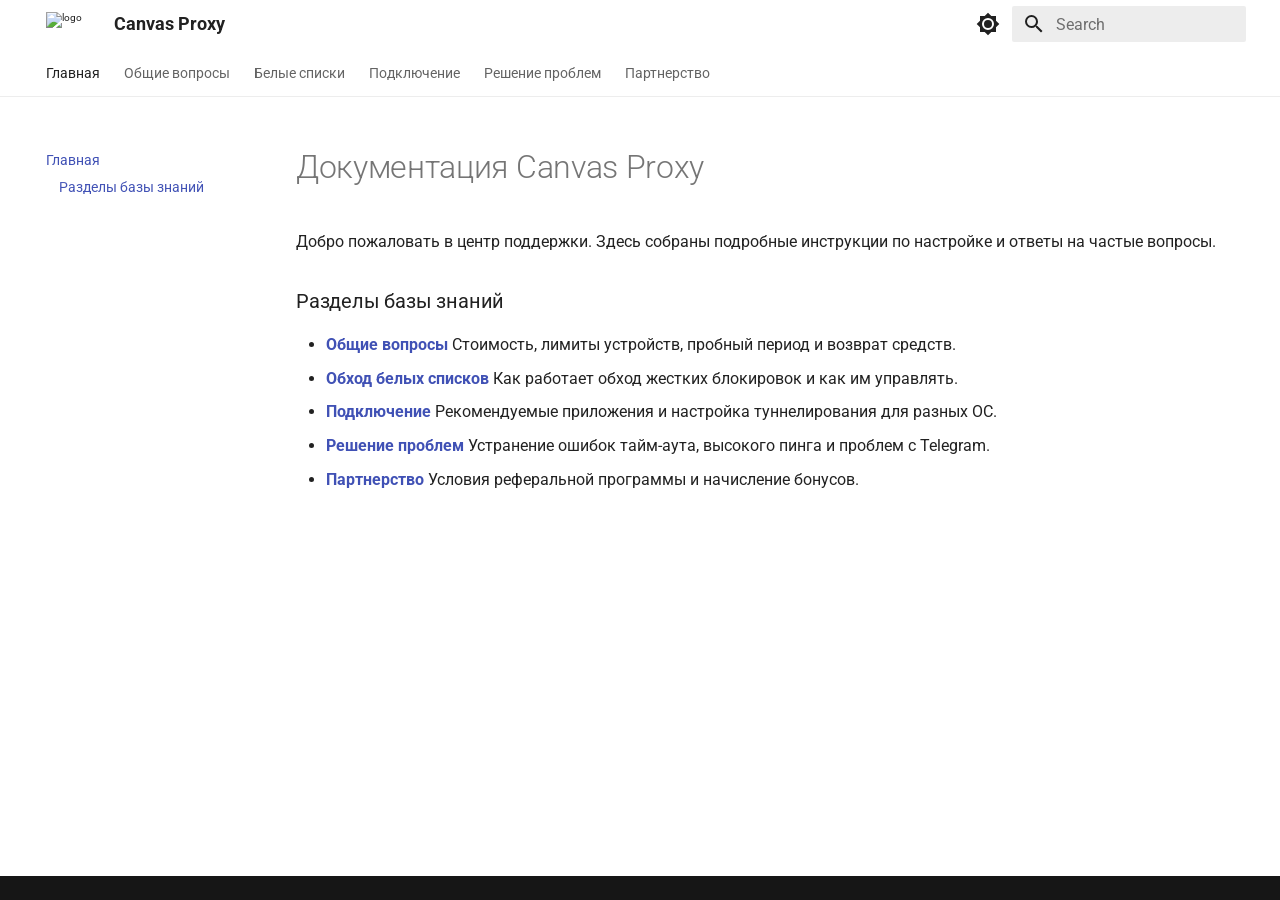
==== index.html @ 73a93526 "Deployed 5b307f2 with MkDocs version: 1.6.1" ====
<!doctype html>
<html lang="en" class="no-js">
  <head>
    
      <meta charset="utf-8">
      <meta name="viewport" content="width=device-width,initial-scale=1">
      
        <meta name="description" content="Официальная документация">
      
      
      
      
      
        <link rel="next" href="general/">
      
      
        
      
      
      <link rel="icon" href="https://raw.githubusercontent.com/CanvasProxy/assets/main/Logotipe-Canvas-Proxy-12.svg">
      <meta name="generator" content="mkdocs-1.6.1, mkdocs-material-9.7.6">
    
    
      
        <title>Canvas Proxy</title>
      
    
    
      <link rel="stylesheet" href="assets/stylesheets/main.484c7ddc.min.css">
      
        
        <link rel="stylesheet" href="assets/stylesheets/palette.ab4e12ef.min.css">
      
      


    
    
      
    
    
      
        
        
        <link rel="preconnect" href="https://fonts.gstatic.com" crossorigin>
        <link rel="stylesheet" href="https://fonts.googleapis.com/css?family=Roboto:300,300i,400,400i,700,700i%7CRoboto+Mono:400,400i,700,700i&display=fallback">
        <style>:root{--md-text-font:"Roboto";--md-code-font:"Roboto Mono"}</style>
      
    
    
    <script>__md_scope=new URL(".",location),__md_hash=e=>[...e].reduce(((e,_)=>(e<<5)-e+_.charCodeAt(0)),0),__md_get=(e,_=localStorage,t=__md_scope)=>JSON.parse(_.getItem(t.pathname+"."+e)),__md_set=(e,_,t=localStorage,a=__md_scope)=>{try{t.setItem(a.pathname+"."+e,JSON.stringify(_))}catch(e){}}</script>
    
      

    
    
  </head>
  
  
    
    
      
    
    
    
    
    <body dir="ltr" data-md-color-scheme="slate" data-md-color-primary="black" data-md-color-accent="white">
  
    
    <input class="md-toggle" data-md-toggle="drawer" type="checkbox" id="__drawer" autocomplete="off">
    <input class="md-toggle" data-md-toggle="search" type="checkbox" id="__search" autocomplete="off">
    <label class="md-overlay" for="__drawer"></label>
    <div data-md-component="skip">
      
        
        <a href="#canvas-proxy" class="md-skip">
          Skip to content
        </a>
      
    </div>
    <div data-md-component="announce">
      
    </div>
    
    
      

<header class="md-header" data-md-component="header">
  <nav class="md-header__inner md-grid" aria-label="Header">
    <a href="." title="Canvas Proxy" class="md-header__button md-logo" aria-label="Canvas Proxy" data-md-component="logo">
      
  <img src="https://raw.githubusercontent.com/CanvasProxy/assets/main/Logotipe-Canvas-Proxy-12.svg" alt="logo">

    </a>
    <label class="md-header__button md-icon" for="__drawer">
      
      <svg xmlns="http://www.w3.org/2000/svg" viewBox="0 0 24 24"><path d="M3 6h18v2H3zm0 5h18v2H3zm0 5h18v2H3z"/></svg>
    </label>
    <div class="md-header__title" data-md-component="header-title">
      <div class="md-header__ellipsis">
        <div class="md-header__topic">
          <span class="md-ellipsis">
            Canvas Proxy
          </span>
        </div>
        <div class="md-header__topic" data-md-component="header-topic">
          <span class="md-ellipsis">
            
              Главная
            
          </span>
        </div>
      </div>
    </div>
    
      
        <form class="md-header__option" data-md-component="palette">
  
    
    
    
    <input class="md-option" data-md-color-media="(prefers-color-scheme: dark)" data-md-color-scheme="slate" data-md-color-primary="black" data-md-color-accent="white"  aria-label="Переключить на светлую тему"  type="radio" name="__palette" id="__palette_0">
    
      <label class="md-header__button md-icon" title="Переключить на светлую тему" for="__palette_1" hidden>
        <svg xmlns="http://www.w3.org/2000/svg" viewBox="0 0 24 24"><path d="M12 18c-.89 0-1.74-.2-2.5-.55C11.56 16.5 13 14.42 13 12s-1.44-4.5-3.5-5.45C10.26 6.2 11.11 6 12 6a6 6 0 0 1 6 6 6 6 0 0 1-6 6m8-9.31V4h-4.69L12 .69 8.69 4H4v4.69L.69 12 4 15.31V20h4.69L12 23.31 15.31 20H20v-4.69L23.31 12z"/></svg>
      </label>
    
  
    
    
    
    <input class="md-option" data-md-color-media="(prefers-color-scheme: light)" data-md-color-scheme="default" data-md-color-primary="white" data-md-color-accent="black"  aria-label="Переключить на темную тему"  type="radio" name="__palette" id="__palette_1">
    
      <label class="md-header__button md-icon" title="Переключить на темную тему" for="__palette_0" hidden>
        <svg xmlns="http://www.w3.org/2000/svg" viewBox="0 0 24 24"><path d="M12 8a4 4 0 0 0-4 4 4 4 0 0 0 4 4 4 4 0 0 0 4-4 4 4 0 0 0-4-4m0 10a6 6 0 0 1-6-6 6 6 0 0 1 6-6 6 6 0 0 1 6 6 6 6 0 0 1-6 6m8-9.31V4h-4.69L12 .69 8.69 4H4v4.69L.69 12 4 15.31V20h4.69L12 23.31 15.31 20H20v-4.69L23.31 12z"/></svg>
      </label>
    
  
</form>
      
    
    
      <script>var palette=__md_get("__palette");if(palette&&palette.color){if("(prefers-color-scheme)"===palette.color.media){var media=matchMedia("(prefers-color-scheme: light)"),input=document.querySelector(media.matches?"[data-md-color-media='(prefers-color-scheme: light)']":"[data-md-color-media='(prefers-color-scheme: dark)']");palette.color.media=input.getAttribute("data-md-color-media"),palette.color.scheme=input.getAttribute("data-md-color-scheme"),palette.color.primary=input.getAttribute("data-md-color-primary"),palette.color.accent=input.getAttribute("data-md-color-accent")}for(var[key,value]of Object.entries(palette.color))document.body.setAttribute("data-md-color-"+key,value)}</script>
    
    
    
      
      
        <label class="md-header__button md-icon" for="__search">
          
          <svg xmlns="http://www.w3.org/2000/svg" viewBox="0 0 24 24"><path d="M9.5 3A6.5 6.5 0 0 1 16 9.5c0 1.61-.59 3.09-1.56 4.23l.27.27h.79l5 5-1.5 1.5-5-5v-.79l-.27-.27A6.52 6.52 0 0 1 9.5 16 6.5 6.5 0 0 1 3 9.5 6.5 6.5 0 0 1 9.5 3m0 2C7 5 5 7 5 9.5S7 14 9.5 14 14 12 14 9.5 12 5 9.5 5"/></svg>
        </label>
        <div class="md-search" data-md-component="search" role="dialog">
  <label class="md-search__overlay" for="__search"></label>
  <div class="md-search__inner" role="search">
    <form class="md-search__form" name="search">
      <input type="text" class="md-search__input" name="query" aria-label="Search" placeholder="Search" autocapitalize="off" autocorrect="off" autocomplete="off" spellcheck="false" data-md-component="search-query" required>
      <label class="md-search__icon md-icon" for="__search">
        
        <svg xmlns="http://www.w3.org/2000/svg" viewBox="0 0 24 24"><path d="M9.5 3A6.5 6.5 0 0 1 16 9.5c0 1.61-.59 3.09-1.56 4.23l.27.27h.79l5 5-1.5 1.5-5-5v-.79l-.27-.27A6.52 6.52 0 0 1 9.5 16 6.5 6.5 0 0 1 3 9.5 6.5 6.5 0 0 1 9.5 3m0 2C7 5 5 7 5 9.5S7 14 9.5 14 14 12 14 9.5 12 5 9.5 5"/></svg>
        
        <svg xmlns="http://www.w3.org/2000/svg" viewBox="0 0 24 24"><path d="M20 11v2H8l5.5 5.5-1.42 1.42L4.16 12l7.92-7.92L13.5 5.5 8 11z"/></svg>
      </label>
      <nav class="md-search__options" aria-label="Search">
        
        <button type="reset" class="md-search__icon md-icon" title="Clear" aria-label="Clear" tabindex="-1">
          
          <svg xmlns="http://www.w3.org/2000/svg" viewBox="0 0 24 24"><path d="M19 6.41 17.59 5 12 10.59 6.41 5 5 6.41 10.59 12 5 17.59 6.41 19 12 13.41 17.59 19 19 17.59 13.41 12z"/></svg>
        </button>
      </nav>
      
        <div class="md-search__suggest" data-md-component="search-suggest"></div>
      
    </form>
    <div class="md-search__output">
      <div class="md-search__scrollwrap" tabindex="0" data-md-scrollfix>
        <div class="md-search-result" data-md-component="search-result">
          <div class="md-search-result__meta">
            Initializing search
          </div>
          <ol class="md-search-result__list" role="presentation"></ol>
        </div>
      </div>
    </div>
  </div>
</div>
      
    
    
  </nav>
  
</header>
    
    <div class="md-container" data-md-component="container">
      
      
        
          
            
<nav class="md-tabs" aria-label="Tabs" data-md-component="tabs">
  <div class="md-grid">
    <ul class="md-tabs__list">
      
        
  
  
  
    
  
  
    <li class="md-tabs__item md-tabs__item--active">
      <a href="." class="md-tabs__link">
        
  
  
    
  
  Главная

      </a>
    </li>
  

      
        
  
  
  
  
    <li class="md-tabs__item">
      <a href="general/" class="md-tabs__link">
        
  
  
    
  
  Общие вопросы

      </a>
    </li>
  

      
        
  
  
  
  
    <li class="md-tabs__item">
      <a href="whitelist/" class="md-tabs__link">
        
  
  
    
  
  Белые списки

      </a>
    </li>
  

      
        
  
  
  
  
    <li class="md-tabs__item">
      <a href="connection/" class="md-tabs__link">
        
  
  
    
  
  Подключение

      </a>
    </li>
  

      
        
  
  
  
  
    <li class="md-tabs__item">
      <a href="troubleshooting/" class="md-tabs__link">
        
  
  
    
  
  Решение проблем

      </a>
    </li>
  

      
        
  
  
  
  
    <li class="md-tabs__item">
      <a href="partnership/" class="md-tabs__link">
        
  
  
    
  
  Партнерство

      </a>
    </li>
  

      
    </ul>
  </div>
</nav>
          
        
      
      <main class="md-main" data-md-component="main">
        <div class="md-main__inner md-grid">
          
            
              
              <div class="md-sidebar md-sidebar--primary" data-md-component="sidebar" data-md-type="navigation" >
                <div class="md-sidebar__scrollwrap">
                  <div class="md-sidebar__inner">
                    


  


  

<nav class="md-nav md-nav--primary md-nav--lifted md-nav--integrated" aria-label="Navigation" data-md-level="0">
  <label class="md-nav__title" for="__drawer">
    <a href="." title="Canvas Proxy" class="md-nav__button md-logo" aria-label="Canvas Proxy" data-md-component="logo">
      
  <img src="https://raw.githubusercontent.com/CanvasProxy/assets/main/Logotipe-Canvas-Proxy-12.svg" alt="logo">

    </a>
    Canvas Proxy
  </label>
  
  <ul class="md-nav__list" data-md-scrollfix>
    
      
      
  
  
    
  
  
  
    <li class="md-nav__item md-nav__item--active">
      
      <input class="md-nav__toggle md-toggle" type="checkbox" id="__toc">
      
      
        
      
      
        <label class="md-nav__link md-nav__link--active" for="__toc">
          
  
  
  <span class="md-ellipsis">
    
  
    Главная
  

    
  </span>
  
  

          <span class="md-nav__icon md-icon"></span>
        </label>
      
      <a href="." class="md-nav__link md-nav__link--active">
        
  
  
  <span class="md-ellipsis">
    
  
    Главная
  

    
  </span>
  
  

      </a>
      
        

<nav class="md-nav md-nav--secondary" aria-label="Table of contents">
  
  
  
    
  
  
    <label class="md-nav__title" for="__toc">
      <span class="md-nav__icon md-icon"></span>
      Table of contents
    </label>
    <ul class="md-nav__list" data-md-component="toc" data-md-scrollfix>
      
        <li class="md-nav__item">
  <a href="#_1" class="md-nav__link">
    <span class="md-ellipsis">
      
        Разделы базы знаний
      
    </span>
  </a>
  
</li>
      
    </ul>
  
</nav>
      
    </li>
  

    
      
      
  
  
  
  
    <li class="md-nav__item">
      <a href="general/" class="md-nav__link">
        
  
  
  <span class="md-ellipsis">
    
  
    Общие вопросы
  

    
  </span>
  
  

      </a>
    </li>
  

    
      
      
  
  
  
  
    <li class="md-nav__item">
      <a href="whitelist/" class="md-nav__link">
        
  
  
  <span class="md-ellipsis">
    
  
    Белые списки
  

    
  </span>
  
  

      </a>
    </li>
  

    
      
      
  
  
  
  
    <li class="md-nav__item">
      <a href="connection/" class="md-nav__link">
        
  
  
  <span class="md-ellipsis">
    
  
    Подключение
  

    
  </span>
  
  

      </a>
    </li>
  

    
      
      
  
  
  
  
    <li class="md-nav__item">
      <a href="troubleshooting/" class="md-nav__link">
        
  
  
  <span class="md-ellipsis">
    
  
    Решение проблем
  

    
  </span>
  
  

      </a>
    </li>
  

    
      
      
  
  
  
  
    <li class="md-nav__item">
      <a href="partnership/" class="md-nav__link">
        
  
  
  <span class="md-ellipsis">
    
  
    Партнерство
  

    
  </span>
  
  

      </a>
    </li>
  

    
  </ul>
</nav>
                  </div>
                </div>
              </div>
            
            
          
          
            <div class="md-content" data-md-component="content">
              
              <article class="md-content__inner md-typeset">
                
                  



<h1 id="canvas-proxy">Документация Canvas Proxy<a class="headerlink" href="#canvas-proxy" title="Permanent link">&para;</a></h1>
<p>Добро пожаловать в центр поддержки. Здесь собраны подробные инструкции по настройке и ответы на частые вопросы.</p>
<h3 id="_1">Разделы базы знаний<a class="headerlink" href="#_1" title="Permanent link">&para;</a></h3>
<ul>
<li><strong><a href="general/">Общие вопросы</a></strong>
  Стоимость, лимиты устройств, пробный период и возврат средств.</li>
<li><strong><a href="whitelist/">Обход белых списков</a></strong>
  Как работает обход жестких блокировок и как им управлять.</li>
<li><strong><a href="connection/">Подключение</a></strong>
  Рекомендуемые приложения и настройка туннелирования для разных ОС.</li>
<li><strong><a href="troubleshooting/">Решение проблем</a></strong>
  Устранение ошибок тайм-аута, высокого пинга и проблем с Telegram.</li>
<li><strong><a href="partnership/">Партнерство</a></strong>
  Условия реферальной программы и начисление бонусов.</li>
</ul>












                
              </article>
            </div>
          
          
<script>var target=document.getElementById(location.hash.slice(1));target&&target.name&&(target.checked=target.name.startsWith("__tabbed_"))</script>
        </div>
        
      </main>
      
        <footer class="md-footer">
  
  <div class="md-footer-meta md-typeset">
    <div class="md-footer-meta__inner md-grid">
      <div class="md-copyright">
  
  
</div>
      
    </div>
  </div>
</footer>
      
    </div>
    <div class="md-dialog" data-md-component="dialog">
      <div class="md-dialog__inner md-typeset"></div>
    </div>
    
    
    
      
      
      <script id="__config" type="application/json">{"annotate": null, "base": ".", "features": ["navigation.tabs", "navigation.sections", "search.suggest", "search.highlight", "toc.integrate", "navigation.instant", "navigation.instant.prefetch"], "search": "assets/javascripts/workers/search.2c215733.min.js", "tags": null, "translations": {"clipboard.copied": "Copied to clipboard", "clipboard.copy": "Copy to clipboard", "search.result.more.one": "1 more on this page", "search.result.more.other": "# more on this page", "search.result.none": "No matching documents", "search.result.one": "1 matching document", "search.result.other": "# matching documents", "search.result.placeholder": "Type to start searching", "search.result.term.missing": "Missing", "select.version": "Select version"}, "version": null}</script>
    
    
      <script src="assets/javascripts/bundle.79ae519e.min.js"></script>
      
    
  </body>
</html>
---- assets/stylesheets/main.484c7ddc.min.css ----
@charset "UTF-8";html{-webkit-text-size-adjust:none;-moz-text-size-adjust:none;text-size-adjust:none;box-sizing:border-box}*,:after,:before{box-sizing:inherit}@media (prefers-reduced-motion){*,:after,:before{transition:none!important}}body{margin:0}a,button,input,label{-webkit-tap-highlight-color:transparent}a{color:inherit;text-decoration:none}hr{border:0;box-sizing:initial;display:block;height:.05rem;overflow:visible;padding:0}small{font-size:80%}sub,sup{line-height:1em}img{border-style:none}table{border-collapse:initial;border-spacing:0}td,th{font-weight:400;vertical-align:top}button{background:#0000;border:0;font-family:inherit;font-size:inherit;margin:0;padding:0}input{border:0;outline:none}:root{--md-primary-fg-color:#4051b5;--md-primary-fg-color--light:#5d6cc0;--md-primary-fg-color--dark:#303fa1;--md-primary-bg-color:#fff;--md-primary-bg-color--light:#ffffffb3;--md-accent-fg-color:#526cfe;--md-accent-fg-color--transparent:#526cfe1a;--md-accent-bg-color:#fff;--md-accent-bg-color--light:#ffffffb3}[data-md-color-scheme=default]{color-scheme:light}[data-md-color-scheme=default] img[src$="#gh-dark-mode-only"],[data-md-color-scheme=default] img[src$="#only-dark"]{display:none}:root,[data-md-color-scheme=default]{--md-hue:225deg;--md-default-fg-color:#000000de;--md-default-fg-color--light:#0000008a;--md-default-fg-color--lighter:#00000052;--md-default-fg-color--lightest:#00000012;--md-default-bg-color:#fff;--md-default-bg-color--light:#ffffffb3;--md-default-bg-color--lighter:#ffffff4d;--md-default-bg-color--lightest:#ffffff1f;--md-code-fg-color:#36464e;--md-code-bg-color:#f5f5f5;--md-code-bg-color--light:#f5f5f5b3;--md-code-bg-color--lighter:#f5f5f54d;--md-code-hl-color:#4287ff;--md-code-hl-color--light:#4287ff1a;--md-code-hl-number-color:#d52a2a;--md-code-hl-special-color:#db1457;--md-code-hl-function-color:#a846b9;--md-code-hl-constant-color:#6e59d9;--md-code-hl-keyword-color:#3f6ec6;--md-code-hl-string-color:#1c7d4d;--md-code-hl-name-color:var(--md-code-fg-color);--md-code-hl-operator-color:var(--md-default-fg-color--light);--md-code-hl-punctuation-color:var(--md-default-fg-color--light);--md-code-hl-comment-color:var(--md-default-fg-color--light);--md-code-hl-generic-color:var(--md-default-fg-color--light);--md-code-hl-variable-color:var(--md-default-fg-color--light);--md-typeset-color:var(--md-default-fg-color);--md-typeset-a-color:var(--md-primary-fg-color);--md-typeset-del-color:#f5503d26;--md-typeset-ins-color:#0bd57026;--md-typeset-kbd-color:#fafafa;--md-typeset-kbd-accent-color:#fff;--md-typeset-kbd-border-color:#b8b8b8;--md-typeset-mark-color:#ffff0080;--md-typeset-table-color:#0000001f;--md-typeset-table-color--light:rgba(0,0,0,.035);--md-admonition-fg-color:var(--md-default-fg-color);--md-admonition-bg-color:var(--md-default-bg-color);--md-warning-fg-color:#000000de;--md-warning-bg-color:#ff9;--md-footer-fg-color:#fff;--md-footer-fg-color--light:#ffffffb3;--md-footer-fg-color--lighter:#ffffff73;--md-footer-bg-color:#000000de;--md-footer-bg-color--dark:#00000052;--md-shadow-z1:0 0.2rem 0.5rem #0000000d,0 0 0.05rem #0000001a;--md-shadow-z2:0 0.2rem 0.5rem #0000001a,0 0 0.05rem #00000040;--md-shadow-z3:0 0.2rem 0.5rem #0003,0 0 0.05rem #00000059}.md-icon svg{fill:currentcolor;display:block;height:1.2rem;width:1.2rem}body{-webkit-font-smoothing:antialiased;-moz-osx-font-smoothing:grayscale;--md-text-font-family:var(--md-text-font,_),-apple-system,BlinkMacSystemFont,Helvetica,Arial,sans-serif;--md-code-font-family:var(--md-code-font,_),SFMono-Regular,Consolas,Menlo,monospace}aside,body,input{font-feature-settings:"kern","liga";color:var(--md-typeset-color);font-family:var(--md-text-font-family)}code,kbd,pre{font-feature-settings:"kern";font-family:var(--md-code-font-family)}:root{--md-typeset-table-sort-icon:url('data:image/svg+xml;charset=utf-8,<svg xmlns="http://www.w3.org/2000/svg" viewBox="0 0 24 24"><path d="m18 21-4-4h3V7h-3l4-4 4 4h-3v10h3M2 19v-2h10v2M2 13v-2h7v2M2 7V5h4v2z"/></svg>');--md-typeset-table-sort-icon--asc:url('data:image/svg+xml;charset=utf-8,<svg xmlns="http://www.w3.org/2000/svg" viewBox="0 0 24 24"><path d="M19 17h3l-4 4-4-4h3V3h2M2 17h10v2H2M6 5v2H2V5m0 6h7v2H2z"/></svg>');--md-typeset-table-sort-icon--desc:url('data:image/svg+xml;charset=utf-8,<svg xmlns="http://www.w3.org/2000/svg" viewBox="0 0 24 24"><path d="M19 7h3l-4-4-4 4h3v14h2M2 17h10v2H2M6 5v2H2V5m0 6h7v2H2z"/></svg>')}.md-typeset{-webkit-print-color-adjust:exact;color-adjust:exact;font-size:.8rem;line-height:1.6;overflow-wrap:break-word}@media print{.md-typeset{font-size:.68rem}}.md-typeset blockquote,.md-typeset dl,.md-typeset figure,.md-typeset ol,.md-typeset pre,.md-typeset ul{margin-bottom:1em;margin-top:1em}.md-typeset h1{color:var(--md-default-fg-color--light);font-size:2em;line-height:1.3;margin:0 0 1.25em}.md-typeset h1,.md-typeset h2{font-weight:300;letter-spacing:-.01em}.md-typeset h2{font-size:1.5625em;line-height:1.4;margin:1.6em 0 .64em}.md-typeset h3{font-size:1.25em;font-weight:400;letter-spacing:-.01em;line-height:1.5;margin:1.6em 0 .8em}.md-typeset h2+h3{margin-top:.8em}.md-typeset h4{font-weight:700;letter-spacing:-.01em;margin:1em 0}.md-typeset h5,.md-typeset h6{color:var(--md-default-fg-color--light);font-size:.8em;font-weight:700;letter-spacing:-.01em;margin:1.25em 0}.md-typeset h5{text-transform:uppercase}.md-typeset h5 code{text-transform:none}.md-typeset hr{border-bottom:.05rem solid var(--md-default-fg-color--lightest);display:flow-root;margin:1.5em 0}.md-typeset a{color:var(--md-typeset-a-color);word-break:break-word}.md-typeset a,.md-typeset a:before{transition:color 125ms}.md-typeset a:focus,.md-typeset a:hover{color:var(--md-accent-fg-color)}.md-typeset a:focus code,.md-typeset a:hover code{background-color:var(--md-accent-fg-color--transparent);color:var(--md-accent-fg-color)}.md-typeset a code{color:var(--md-typeset-a-color)}.md-typeset a.focus-visible{outline-color:var(--md-accent-fg-color);outline-offset:.2rem}.md-typeset code,.md-typeset kbd,.md-typeset pre{color:var(--md-code-fg-color);direction:ltr;font-variant-ligatures:none;transition:background-color 125ms}@media print{.md-typeset code,.md-typeset kbd,.md-typeset pre{white-space:pre-wrap}}.md-typeset code{background-color:var(--md-code-bg-color);border-radius:.1rem;-webkit-box-decoration-break:clone;box-decoration-break:clone;font-size:.85em;padding:0 .2941176471em;transition:color 125ms,background-color 125ms;word-break:break-word}.md-typeset code:not(.focus-visible){-webkit-tap-highlight-color:transparent;outline:none}.md-typeset pre{display:flow-root;line-height:1.4;position:relative}.md-typeset pre>code{-webkit-box-decoration-break:slice;box-decoration-break:slice;box-shadow:none;display:block;margin:0;outline-color:var(--md-accent-fg-color);overflow:auto;padding:.7720588235em 1.1764705882em;scrollbar-color:var(--md-default-fg-color--lighter) #0000;scrollbar-width:thin;touch-action:auto;word-break:normal}.md-typeset pre>code:hover{scrollbar-color:var(--md-accent-fg-color) #0000}.md-typeset pre>code::-webkit-scrollbar{height:.2rem;width:.2rem}.md-typeset pre>code::-webkit-scrollbar-thumb{background-color:var(--md-default-fg-color--lighter)}.md-typeset pre>code::-webkit-scrollbar-thumb:hover{background-color:var(--md-accent-fg-color)}.md-typeset kbd{background-color:var(--md-typeset-kbd-color);border-radius:.1rem;box-shadow:0 .1rem 0 .05rem var(--md-typeset-kbd-border-color),0 .1rem 0 var(--md-typeset-kbd-border-color),0 -.1rem .2rem var(--md-typeset-kbd-accent-color) inset;color:var(--md-default-fg-color);display:inline-block;font-size:.75em;padding:0 .6666666667em;vertical-align:text-top;word-break:break-word}.md-typeset mark{background-color:var(--md-typeset-mark-color);-webkit-box-decoration-break:clone;box-decoration-break:clone;color:inherit;word-break:break-word}.md-typeset abbr{cursor:help;text-decoration:none}.md-typeset [data-preview],.md-typeset abbr{border-bottom:.05rem dotted var(--md-default-fg-color--light)}.md-typeset small{opacity:.75}[dir=ltr] .md-typeset sub,[dir=ltr] .md-typeset sup{margin-left:.078125em}[dir=rtl] .md-typeset sub,[dir=rtl] .md-typeset sup{margin-right:.078125em}[dir=ltr] .md-typeset blockquote{padding-left:.6rem}[dir=rtl] .md-typeset blockquote{padding-right:.6rem}[dir=ltr] .md-typeset blockquote{border-left:.2rem solid var(--md-default-fg-color--lighter)}[dir=rtl] .md-typeset blockquote{border-right:.2rem solid var(--md-default-fg-color--lighter)}.md-typeset blockquote{color:var(--md-default-fg-color--light);margin-left:0;margin-right:0}.md-typeset ul{list-style-type:disc}.md-typeset ul[type]{list-style-type:revert-layer}[dir=ltr] .md-typeset ol,[dir=ltr] .md-typeset ul{margin-left:.625em}[dir=rtl] .md-typeset ol,[dir=rtl] .md-typeset ul{margin-right:.625em}.md-typeset ol,.md-typeset ul{padding:0}.md-typeset ol:not([hidden]),.md-typeset ul:not([hidden]){display:flow-root}.md-typeset ol ol,.md-typeset ul ol{list-style-type:lower-alpha}.md-typeset ol ol ol,.md-typeset ul ol ol{list-style-type:lower-roman}.md-typeset ol ol ol ol,.md-typeset ul ol ol ol{list-style-type:upper-alpha}.md-typeset ol ol ol ol ol,.md-typeset ul ol ol ol ol{list-style-type:upper-roman}.md-typeset ol[type],.md-typeset ul[type]{list-style-type:revert-layer}[dir=ltr] .md-typeset ol li,[dir=ltr] .md-typeset ul li{margin-left:1.25em}[dir=rtl] .md-typeset ol li,[dir=rtl] .md-typeset ul li{margin-right:1.25em}.md-typeset ol li,.md-typeset ul li{margin-bottom:.5em}.md-typeset ol li blockquote,.md-typeset ol li p,.md-typeset ul li blockquote,.md-typeset ul li p{margin:.5em 0}.md-typeset ol li:last-child,.md-typeset ul li:last-child{margin-bottom:0}[dir=ltr] .md-typeset ol li ol,[dir=ltr] .md-typeset ol li ul,[dir=ltr] .md-typeset ul li ol,[dir=ltr] .md-typeset ul li ul{margin-left:.625em}[dir=rtl] .md-typeset ol li ol,[dir=rtl] .md-typeset ol li ul,[dir=rtl] .md-typeset ul li ol,[dir=rtl] .md-typeset ul li ul{margin-right:.625em}.md-typeset ol li ol,.md-typeset ol li ul,.md-typeset ul li ol,.md-typeset ul li ul{margin-bottom:.5em;margin-top:.5em}[dir=ltr] .md-typeset dd{margin-left:1.875em}[dir=rtl] .md-typeset dd{margin-right:1.875em}.md-typeset dd{margin-bottom:1.5em;margin-top:1em}.md-typeset img,.md-typeset svg,.md-typeset video{height:auto;max-width:100%}.md-typeset img[align=left]{margin:1em 1em 1em 0}.md-typeset img[align=right]{margin:1em 0 1em 1em}.md-typeset img[align]:only-child{margin-top:0}.md-typeset figure{display:flow-root;margin:1em auto;max-width:100%;text-align:center;width:fit-content}.md-typeset figure img{display:block;margin:0 auto}.md-typeset figcaption{font-style:italic;margin:1em auto;max-width:24rem}.md-typeset iframe{max-width:100%}.md-typeset table:not([class]){background-color:var(--md-default-bg-color);border:.05rem solid var(--md-typeset-table-color);border-radius:.1rem;display:inline-block;font-size:.64rem;max-width:100%;overflow:auto;touch-action:auto}@media print{.md-typeset table:not([class]){display:table}}.md-typeset table:not([class])+*{margin-top:1.5em}.md-typeset table:not([class]) td>:first-child,.md-typeset table:not([class]) th>:first-child{margin-top:0}.md-typeset table:not([class]) td>:last-child,.md-typeset table:not([class]) th>:last-child{margin-bottom:0}.md-typeset table:not([class]) td:not([align]),.md-typeset table:not([class]) th:not([align]){text-align:left}[dir=rtl] .md-typeset table:not([class]) td:not([align]),[dir=rtl] .md-typeset table:not([class]) th:not([align]){text-align:right}.md-typeset table:not([class]) th{font-weight:700;min-width:5rem;padding:.9375em 1.25em;vertical-align:top}.md-typeset table:not([class]) td{border-top:.05rem solid var(--md-typeset-table-color);padding:.9375em 1.25em;vertical-align:top}.md-typeset table:not([class]) tbody tr{transition:background-color 125ms}.md-typeset table:not([class]) tbody tr:hover{background-color:var(--md-typeset-table-color--light);box-shadow:0 .05rem 0 var(--md-default-bg-color) inset}.md-typeset table:not([class]) a{word-break:normal}.md-typeset table th[role=columnheader]{cursor:pointer}[dir=ltr] .md-typeset table th[role=columnheader]:after{margin-left:.5em}[dir=rtl] .md-typeset table th[role=columnheader]:after{margin-right:.5em}.md-typeset table th[role=columnheader]:after{content:"";display:inline-block;height:1.2em;-webkit-mask-image:var(--md-typeset-table-sort-icon);mask-image:var(--md-typeset-table-sort-icon);-webkit-mask-repeat:no-repeat;mask-repeat:no-repeat;-webkit-mask-size:contain;mask-size:contain;transition:background-color 125ms;vertical-align:text-bottom;width:1.2em}.md-typeset table th[role=columnheader]:hover:after{background-color:var(--md-default-fg-color--lighter)}.md-typeset table th[role=columnheader][aria-sort=ascending]:after{background-color:var(--md-default-fg-color--light);-webkit-mask-image:var(--md-typeset-table-sort-icon--asc);mask-image:var(--md-typeset-table-sort-icon--asc)}.md-typeset table th[role=columnheader][aria-sort=descending]:after{background-color:var(--md-default-fg-color--light);-webkit-mask-image:var(--md-typeset-table-sort-icon--desc);mask-image:var(--md-typeset-table-sort-icon--desc)}.md-typeset__scrollwrap{margin:1em -.8rem;overflow-x:auto;touch-action:auto}.md-typeset__table{display:inline-block;margin-bottom:.5em;padding:0 .8rem}@media print{.md-typeset__table{display:block}}html .md-typeset__table table{display:table;margin:0;overflow:hidden;width:100%}@media screen and (max-width:44.984375em){.md-content__inner>pre{margin:1em -.8rem}.md-content__inner>pre code{border-radius:0}}.md-typeset .md-author{border-radius:100%;display:block;flex-shrink:0;height:1.6rem;overflow:hidden;position:relative;transition:color 125ms,transform 125ms;width:1.6rem}.md-typeset .md-author img{display:block}.md-typeset .md-author--more{background:var(--md-default-fg-color--lightest);color:var(--md-default-fg-color--lighter);font-size:.6rem;font-weight:700;line-height:1.6rem;text-align:center}.md-typeset .md-author--long{height:2.4rem;width:2.4rem}.md-typeset a.md-author{transform:scale(1)}.md-typeset a.md-author img{border-radius:100%;filter:grayscale(100%) opacity(75%);transition:filter 125ms}.md-typeset a.md-author:focus,.md-typeset a.md-author:hover{transform:scale(1.1);z-index:1}.md-typeset a.md-author:focus img,.md-typeset a.md-author:hover img{filter:grayscale(0)}.md-banner{background-color:var(--md-footer-bg-color);color:var(--md-footer-fg-color);overflow:auto}@media print{.md-banner{display:none}}.md-banner--warning{background-color:var(--md-warning-bg-color);color:var(--md-warning-fg-color)}.md-banner__inner{font-size:.7rem;margin:.6rem auto;padding:0 .8rem}[dir=ltr] .md-banner__button{float:right}[dir=rtl] .md-banner__button{float:left}.md-banner__button{color:inherit;cursor:pointer;transition:opacity .25s}.no-js .md-banner__button{display:none}.md-banner__button:hover{opacity:.7}html{font-size:125%;height:100%;overflow-x:hidden}@media screen and (min-width:100em){html{font-size:137.5%}}@media screen and (min-width:125em){html{font-size:150%}}body{background-color:var(--md-default-bg-color);display:flex;flex-direction:column;font-size:.5rem;min-height:100%;position:relative;width:100%}@media print{body{display:block}}@media screen and (max-width:59.984375em){body[data-md-scrolllock]{position:fixed}}.md-grid{margin-left:auto;margin-right:auto;max-width:61rem}.md-container{display:flex;flex-direction:column;flex-grow:1}@media print{.md-container{display:block}}.md-main{flex-grow:1}.md-main__inner{display:flex;height:100%;margin-top:1.5rem}.md-ellipsis{overflow:hidden;text-overflow:ellipsis}.md-toggle{display:none}.md-option{height:0;opacity:0;position:absolute;width:0}.md-option:checked+label:not([hidden]){display:block}.md-option.focus-visible+label{outline-color:var(--md-accent-fg-color);outline-style:auto}.md-skip{background-color:var(--md-default-fg-color);border-radius:.1rem;color:var(--md-default-bg-color);font-size:.64rem;margin:.5rem;opacity:0;outline-color:var(--md-accent-fg-color);padding:.3rem .5rem;position:fixed;transform:translateY(.4rem);z-index:-1}.md-skip:focus{opacity:1;transform:translateY(0);transition:transform .25s cubic-bezier(.4,0,.2,1),opacity 175ms 75ms;z-index:10}@page{margin:25mm}:root{--md-clipboard-icon:url('data:image/svg+xml;charset=utf-8,<svg xmlns="http://www.w3.org/2000/svg" viewBox="0 0 24 24"><path d="M19 21H8V7h11m0-2H8a2 2 0 0 0-2 2v14a2 2 0 0 0 2 2h11a2 2 0 0 0 2-2V7a2 2 0 0 0-2-2m-3-4H4a2 2 0 0 0-2 2v14h2V3h12z"/></svg>')}.md-clipboard{border-radius:.1rem;color:var(--md-default-fg-color--lightest);cursor:pointer;height:1.5em;outline-color:var(--md-accent-fg-color);outline-offset:.1rem;transition:color .25s;width:1.5em;z-index:1}@media print{.md-clipboard{display:none}}.md-clipboard:not(.focus-visible){-webkit-tap-highlight-color:transparent;outline:none}:hover>.md-clipboard{color:var(--md-default-fg-color--light)}.md-clipboard:focus,.md-clipboard:hover{color:var(--md-accent-fg-color)}.md-clipboard:after{background-color:currentcolor;content:"";display:block;height:1.125em;margin:0 auto;-webkit-mask-image:var(--md-clipboard-icon);mask-image:var(--md-clipboard-icon);-webkit-mask-position:center;mask-position:center;-webkit-mask-repeat:no-repeat;mask-repeat:no-repeat;-webkit-mask-size:contain;mask-size:contain;width:1.125em}.md-clipboard--inline{cursor:pointer}.md-clipboard--inline code{transition:color .25s,background-color .25s}.md-clipboard--inline:focus code,.md-clipboard--inline:hover code{background-color:var(--md-accent-fg-color--transparent);color:var(--md-accent-fg-color)}:root{--md-code-select-icon:url('data:image/svg+xml;charset=utf-8,<svg xmlns="http://www.w3.org/2000/svg" viewBox="0 0 24 24"><path d="M19 19h-4v2h4c1.1 0 2-.9 2-2v-4h-2m0-12h-4v2h4v4h2V5c0-1.1-.9-2-2-2M5 5h4V3H5c-1.1 0-2 .9-2 2v4h2m0 6H3v4c0 1.1.9 2 2 2h4v-2H5zm2-4h2v2H7zm4 0h2v2h-2zm4 0h2v2h-2zM7 7h2v2H7zm4 0h2v2h-2zm4 0h2v2h-2zm-8 8h2v2H7zm4 0h2v2h-2zm4 0h2v2h-2z"/></svg>');--md-code-copy-icon:url('data:image/svg+xml;charset=utf-8,<svg xmlns="http://www.w3.org/2000/svg" viewBox="0 0 24 24"><path d="M19 21H8V7h11m0-2H8a2 2 0 0 0-2 2v14a2 2 0 0 0 2 2h11a2 2 0 0 0 2-2V7a2 2 0 0 0-2-2m-3-4H4a2 2 0 0 0-2 2v14h2V3h12z"/></svg>')}.md-typeset .md-code__content{display:grid}.md-code__nav{background-color:var(--md-code-bg-color--lighter);border-radius:.1rem;display:flex;gap:.2rem;padding:.2rem;position:absolute;right:.25em;top:.25em;transition:background-color .25s;z-index:1}:hover>.md-code__nav{background-color:var(--md-code-bg-color--light)}.md-code__button{color:var(--md-default-fg-color--lightest);cursor:pointer;display:block;height:1.5em;outline-color:var(--md-accent-fg-color);outline-offset:.1rem;transition:color .25s;width:1.5em}:hover>*>.md-code__button{color:var(--md-default-fg-color--light)}.md-code__button.focus-visible,.md-code__button:hover{color:var(--md-accent-fg-color)}.md-code__button--active{color:var(--md-default-fg-color)!important}.md-code__button:after{background-color:currentcolor;content:"";display:block;height:1.125em;margin:0 auto;-webkit-mask-position:center;mask-position:center;-webkit-mask-repeat:no-repeat;mask-repeat:no-repeat;-webkit-mask-size:contain;mask-size:contain;width:1.125em}.md-code__button[data-md-type=select]:after{-webkit-mask-image:var(--md-code-select-icon);mask-image:var(--md-code-select-icon)}.md-code__button[data-md-type=copy]:after{-webkit-mask-image:var(--md-code-copy-icon);mask-image:var(--md-code-copy-icon)}@keyframes consent{0%{opacity:0;transform:translateY(100%)}to{opacity:1;transform:translateY(0)}}@keyframes overlay{0%{opacity:0}to{opacity:1}}.md-consent__overlay{animation:overlay .25s both;-webkit-backdrop-filter:blur(.1rem);backdrop-filter:blur(.1rem);background-color:#0000008a;height:100%;opacity:1;position:fixed;top:0;width:100%;z-index:5}.md-consent__inner{animation:consent .5s cubic-bezier(.1,.7,.1,1) both;background-color:var(--md-default-bg-color);border:0;border-radius:.1rem;bottom:0;box-shadow:0 0 .2rem #0000001a,0 .2rem .4rem #0003;max-height:100%;overflow:auto;padding:0;position:fixed;width:100%;z-index:5}.md-consent__form{padding:.8rem}.md-consent__settings{display:none;margin:1em 0}input:checked+.md-consent__settings{display:block}.md-consent__controls{margin-bottom:.8rem}.md-typeset .md-consent__controls .md-button{display:inline}@media screen and (max-width:44.984375em){.md-typeset .md-consent__controls .md-button{display:block;margin-top:.4rem;text-align:center;width:100%}}.md-consent label{cursor:pointer}.md-content{flex-grow:1;min-width:0}.md-content__inner{margin:0 .8rem 1.2rem;padding-top:.6rem}@media screen and (min-width:76.25em){[dir=ltr] .md-sidebar--primary:not([hidden])~.md-content>.md-content__inner{margin-left:1.2rem}[dir=ltr] .md-sidebar--secondary:not([hidden])~.md-content>.md-content__inner,[dir=rtl] .md-sidebar--primary:not([hidden])~.md-content>.md-content__inner{margin-right:1.2rem}[dir=rtl] .md-sidebar--secondary:not([hidden])~.md-content>.md-content__inner{margin-left:1.2rem}}.md-content__inner:before{content:"";display:block;height:.4rem}.md-content__inner>:last-child{margin-bottom:0}[dir=ltr] .md-content__button{float:right}[dir=rtl] .md-content__button{float:left}[dir=ltr] .md-content__button{margin-left:.4rem}[dir=rtl] .md-content__button{margin-right:.4rem}.md-content__button{margin:.4rem 0;padding:0}@media print{.md-content__button{display:none}}.md-typeset .md-content__button{color:var(--md-default-fg-color--lighter)}.md-content__button svg{display:inline;vertical-align:top}[dir=rtl] .md-content__button svg{transform:scaleX(-1)}[dir=ltr] .md-dialog{right:.8rem}[dir=rtl] .md-dialog{left:.8rem}.md-dialog{background-color:var(--md-default-fg-color);border-radius:.1rem;bottom:.8rem;box-shadow:var(--md-shadow-z3);min-width:11.1rem;opacity:0;padding:.4rem .6rem;pointer-events:none;position:fixed;transform:translateY(100%);transition:transform 0ms .4s,opacity .4s;z-index:4}@media print{.md-dialog{display:none}}.md-dialog--active{opacity:1;pointer-events:auto;transform:translateY(0);transition:transform .4s cubic-bezier(.075,.85,.175,1),opacity .4s}.md-dialog__inner{color:var(--md-default-bg-color);font-size:.7rem}.md-feedback{margin:2em 0 1em;text-align:center}.md-feedback fieldset{border:none;margin:0;padding:0}.md-feedback__title{font-weight:700;margin:1em auto}.md-feedback__inner{position:relative}.md-feedback__list{display:flex;flex-wrap:wrap;place-content:baseline center;position:relative}.md-feedback__list:hover .md-icon:not(:disabled){color:var(--md-default-fg-color--lighter)}:disabled .md-feedback__list{min-height:1.8rem}.md-feedback__icon{color:var(--md-default-fg-color--light);cursor:pointer;flex-shrink:0;margin:0 .1rem;transition:color 125ms}.md-feedback__icon:not(:disabled).md-icon:hover{color:var(--md-accent-fg-color)}.md-feedback__icon:disabled{color:var(--md-default-fg-color--lightest);pointer-events:none}.md-feedback__note{opacity:0;position:relative;transform:translateY(.4rem);transition:transform .4s cubic-bezier(.1,.7,.1,1),opacity .15s}.md-feedback__note>*{margin:0 auto;max-width:16rem}:disabled .md-feedback__note{opacity:1;transform:translateY(0)}@media print{.md-feedback{display:none}}.md-footer{background-color:var(--md-footer-bg-color);color:var(--md-footer-fg-color)}@media print{.md-footer{display:none}}.md-footer__inner{justify-content:space-between;overflow:auto;padding:.2rem}.md-footer__inner:not([hidden]){display:flex}.md-footer__link{align-items:end;display:flex;flex-grow:0.01;margin-bottom:.4rem;margin-top:1rem;max-width:100%;outline-color:var(--md-accent-fg-color);overflow:hidden;transition:opacity .25s}.md-footer__link:focus,.md-footer__link:hover{opacity:.7}[dir=rtl] .md-footer__link svg{transform:scaleX(-1)}@media screen and (max-width:44.984375em){.md-footer__link--prev{flex-shrink:0}.md-footer__link--prev .md-footer__title{display:none}}[dir=ltr] .md-footer__link--next{margin-left:auto}[dir=rtl] .md-footer__link--next{margin-right:auto}.md-footer__link--next{text-align:right}[dir=rtl] .md-footer__link--next{text-align:left}.md-footer__title{flex-grow:1;font-size:.9rem;margin-bottom:.7rem;max-width:calc(100% - 2.4rem);padding:0 1rem;white-space:nowrap}.md-footer__button{margin:.2rem;padding:.4rem}.md-footer__direction{font-size:.64rem;opacity:.7}.md-footer-meta{background-color:var(--md-footer-bg-color--dark)}.md-footer-meta__inner{display:flex;flex-wrap:wrap;justify-content:space-between;padding:.2rem}html .md-footer-meta.md-typeset a{color:var(--md-footer-fg-color--light)}html .md-footer-meta.md-typeset a:focus,html .md-footer-meta.md-typeset a:hover{color:var(--md-footer-fg-color)}.md-copyright{color:var(--md-footer-fg-color--lighter);font-size:.64rem;margin:auto .6rem;padding:.4rem 0;width:100%}@media screen and (min-width:45em){.md-copyright{width:auto}}.md-copyright__highlight{color:var(--md-footer-fg-color--light)}.md-social{display:inline-flex;gap:.2rem;margin:0 .4rem;padding:.2rem 0 .6rem}@media screen and (min-width:45em){.md-social{padding:.6rem 0}}.md-social__link{display:inline-block;height:1.6rem;text-align:center;width:1.6rem}.md-social__link:before{line-height:1.9}.md-social__link svg{fill:currentcolor;max-height:.8rem;vertical-align:-25%}.md-typeset .md-button{border:.1rem solid;border-radius:.1rem;color:var(--md-primary-fg-color);cursor:pointer;display:inline-block;font-weight:700;padding:.625em 2em;transition:color 125ms,background-color 125ms,border-color 125ms}.md-typeset .md-button--primary{background-color:var(--md-primary-fg-color);border-color:var(--md-primary-fg-color);color:var(--md-primary-bg-color)}.md-typeset .md-button:focus,.md-typeset .md-button:hover{background-color:var(--md-accent-fg-color);border-color:var(--md-accent-fg-color);color:var(--md-accent-bg-color)}[dir=ltr] .md-typeset .md-input{border-top-left-radius:.1rem}[dir=ltr] .md-typeset .md-input,[dir=rtl] .md-typeset .md-input{border-top-right-radius:.1rem}[dir=rtl] .md-typeset .md-input{border-top-left-radius:.1rem}.md-typeset .md-input{border-bottom:.1rem solid var(--md-default-fg-color--lighter);box-shadow:var(--md-shadow-z1);font-size:.8rem;height:1.8rem;padding:0 .6rem;transition:border .25s,box-shadow .25s}.md-typeset .md-input:focus,.md-typeset .md-input:hover{border-bottom-color:var(--md-accent-fg-color);box-shadow:var(--md-shadow-z2)}.md-typeset .md-input--stretch{width:100%}.md-header{background-color:var(--md-primary-fg-color);box-shadow:0 0 .2rem #0000,0 .2rem .4rem #0000;color:var(--md-primary-bg-color);display:block;left:0;position:sticky;right:0;top:0;z-index:4}@media print{.md-header{display:none}}.md-header[hidden]{transform:translateY(-100%);transition:transform .25s cubic-bezier(.8,0,.6,1),box-shadow .25s}.md-header--shadow{box-shadow:0 0 .2rem #0000001a,0 .2rem .4rem #0003;transition:transform .25s cubic-bezier(.1,.7,.1,1),box-shadow .25s}.md-header__inner{align-items:center;display:flex;padding:0 .2rem}.md-header__button{color:currentcolor;cursor:pointer;margin:.2rem;outline-color:var(--md-accent-fg-color);padding:.4rem;position:relative;transition:opacity .25s;vertical-align:middle;z-index:1}.md-header__button:hover{opacity:.7}.md-header__button:not([hidden]){display:inline-block}.md-header__button:not(.focus-visible){-webkit-tap-highlight-color:transparent;outline:none}.md-header__button.md-logo{margin:.2rem;padding:.4rem}@media screen and (max-width:76.234375em){.md-header__button.md-logo{display:none}}.md-header__button.md-logo img,.md-header__button.md-logo svg{fill:currentcolor;display:block;height:1.2rem;width:auto}@media screen and (min-width:60em){.md-header__button[for=__search]{display:none}}.no-js .md-header__button[for=__search]{display:none}[dir=rtl] .md-header__button[for=__search] svg{transform:scaleX(-1)}@media screen and (min-width:76.25em){.md-header__button[for=__drawer]{display:none}}.md-header__topic{display:flex;max-width:100%;position:absolute;transition:transform .4s cubic-bezier(.1,.7,.1,1),opacity .15s;white-space:nowrap}.md-header__topic+.md-header__topic{opacity:0;pointer-events:none;transform:translateX(1.25rem);transition:transform .4s cubic-bezier(1,.7,.1,.1),opacity .15s;z-index:-1}[dir=rtl] .md-header__topic+.md-header__topic{transform:translateX(-1.25rem)}.md-header__topic:first-child{font-weight:700}[dir=ltr] .md-header__title{margin-left:1rem;margin-right:.4rem}[dir=rtl] .md-header__title{margin-left:.4rem;margin-right:1rem}.md-header__title{flex-grow:1;font-size:.9rem;height:2.4rem;line-height:2.4rem}.md-header__title--active .md-header__topic{opacity:0;pointer-events:none;transform:translateX(-1.25rem);transition:transform .4s cubic-bezier(1,.7,.1,.1),opacity .15s;z-index:-1}[dir=rtl] .md-header__title--active .md-header__topic{transform:translateX(1.25rem)}.md-header__title--active .md-header__topic+.md-header__topic{opacity:1;pointer-events:auto;transform:translateX(0);transition:transform .4s cubic-bezier(.1,.7,.1,1),opacity .15s;z-index:0}.md-header__title>.md-header__ellipsis{height:100%;position:relative;width:100%}.md-header__option{display:flex;flex-shrink:0;max-width:100%;transition:max-width 0ms .25s,opacity .25s .25s;white-space:nowrap}[data-md-toggle=search]:checked~.md-header .md-header__option{max-width:0;opacity:0;transition:max-width 0ms,opacity 0ms}.md-header__option>input{bottom:0}.md-header__source{display:none}@media screen and (min-width:60em){[dir=ltr] .md-header__source{margin-left:1rem}[dir=rtl] .md-header__source{margin-right:1rem}.md-header__source{display:block;max-width:11.7rem;width:11.7rem}}@media screen and (min-width:76.25em){[dir=ltr] .md-header__source{margin-left:1.4rem}[dir=rtl] .md-header__source{margin-right:1.4rem}}.md-meta{color:var(--md-default-fg-color--light);font-size:.7rem;line-height:1.3}.md-meta__list{display:inline-flex;flex-wrap:wrap;list-style:none;margin:0;padding:0}.md-meta__item:not(:last-child):after{content:"·";margin-left:.2rem;margin-right:.2rem}.md-meta__link{color:var(--md-typeset-a-color)}.md-meta__link:focus,.md-meta__link:hover{color:var(--md-accent-fg-color)}.md-draft{background-color:#ff1744;border-radius:.125em;color:#fff;display:inline-block;font-weight:700;padding-left:.5714285714em;padding-right:.5714285714em}:root{--md-nav-icon--prev:url('data:image/svg+xml;charset=utf-8,<svg xmlns="http://www.w3.org/2000/svg" viewBox="0 0 24 24"><path d="M20 11v2H8l5.5 5.5-1.42 1.42L4.16 12l7.92-7.92L13.5 5.5 8 11z"/></svg>');--md-nav-icon--next:url('data:image/svg+xml;charset=utf-8,<svg xmlns="http://www.w3.org/2000/svg" viewBox="0 0 24 24"><path d="M8.59 16.58 13.17 12 8.59 7.41 10 6l6 6-6 6z"/></svg>');--md-toc-icon:url('data:image/svg+xml;charset=utf-8,<svg xmlns="http://www.w3.org/2000/svg" viewBox="0 0 24 24"><path d="M3 9h14V7H3zm0 4h14v-2H3zm0 4h14v-2H3zm16 0h2v-2h-2zm0-10v2h2V7zm0 6h2v-2h-2z"/></svg>')}.md-nav{font-size:.7rem;line-height:1.3}.md-nav__title{color:var(--md-default-fg-color--light);display:block;font-weight:700;overflow:hidden;padding:0 .6rem;text-overflow:ellipsis}.md-nav__title .md-nav__button{display:none}.md-nav__title .md-nav__button img{height:100%;width:auto}.md-nav__title .md-nav__button.md-logo img,.md-nav__title .md-nav__button.md-logo svg{fill:currentcolor;display:block;height:2.4rem;max-width:100%;object-fit:contain;width:auto}.md-nav__list{list-style:none;margin:0;padding:0}.md-nav__link{align-items:flex-start;display:flex;gap:.4rem;margin-top:.625em;scroll-snap-align:start;transition:color 125ms}.md-nav__link--passed,.md-nav__link--passed code{color:var(--md-default-fg-color--light)}.md-nav__item .md-nav__link--active,.md-nav__item .md-nav__link--active code{color:var(--md-typeset-a-color)}.md-nav__link .md-ellipsis{position:relative}.md-nav__link .md-ellipsis code{word-break:normal}[dir=ltr] .md-nav__link .md-icon:last-child{margin-left:auto}[dir=rtl] .md-nav__link .md-icon:last-child{margin-right:auto}.md-nav__link .md-typeset{font-size:.7rem;line-height:1.3}.md-nav__link svg{fill:currentcolor;flex-shrink:0;height:1.3em;position:relative}.md-nav__link[for]:focus,.md-nav__link[for]:hover,.md-nav__link[href]:focus,.md-nav__link[href]:hover{color:var(--md-accent-fg-color);cursor:pointer}.md-nav__link[for]:focus code,.md-nav__link[for]:hover code,.md-nav__link[href]:focus code,.md-nav__link[href]:hover code{background-color:var(--md-accent-fg-color--transparent);color:var(--md-accent-fg-color)}.md-nav__link.focus-visible{outline-color:var(--md-accent-fg-color);outline-offset:.2rem}.md-nav--primary .md-nav__link[for=__toc]{display:none}.md-nav--primary .md-nav__link[for=__toc] .md-icon:after{background-color:currentcolor;display:block;height:100%;-webkit-mask-image:var(--md-toc-icon);mask-image:var(--md-toc-icon);width:100%}.md-nav--primary .md-nav__link[for=__toc]~.md-nav{display:none}.md-nav__container>.md-nav__link{margin-top:0}.md-nav__container>.md-nav__link:first-child{flex-grow:1;min-width:0}.md-nav__icon{flex-shrink:0}.md-nav__source{display:none}@media screen and (max-width:76.234375em){.md-nav--primary,.md-nav--primary .md-nav{background-color:var(--md-default-bg-color);display:flex;flex-direction:column;height:100%;left:0;position:absolute;right:0;top:0;z-index:1}.md-nav--primary .md-nav__item,.md-nav--primary .md-nav__title{font-size:.8rem;line-height:1.5}.md-nav--primary .md-nav__title{background-color:var(--md-default-fg-color--lightest);color:var(--md-default-fg-color--light);cursor:pointer;height:5.6rem;line-height:2.4rem;padding:3rem .8rem .2rem;position:relative;white-space:nowrap}[dir=ltr] .md-nav--primary .md-nav__title .md-nav__icon{left:.4rem}[dir=rtl] .md-nav--primary .md-nav__title .md-nav__icon{right:.4rem}.md-nav--primary .md-nav__title .md-nav__icon{display:block;height:1.2rem;margin:.2rem;position:absolute;top:.4rem;width:1.2rem}.md-nav--primary .md-nav__title .md-nav__icon:after{background-color:currentcolor;content:"";display:block;height:100%;-webkit-mask-image:var(--md-nav-icon--prev);mask-image:var(--md-nav-icon--prev);-webkit-mask-position:center;mask-position:center;-webkit-mask-repeat:no-repeat;mask-repeat:no-repeat;-webkit-mask-size:contain;mask-size:contain;width:100%}.md-nav--primary .md-nav__title~.md-nav__list{background-color:var(--md-default-bg-color);box-shadow:0 .05rem 0 var(--md-default-fg-color--lightest) inset;overflow-y:auto;scroll-snap-type:y mandatory;touch-action:pan-y}.md-nav--primary .md-nav__title~.md-nav__list>:first-child{border-top:0}.md-nav--primary .md-nav__title[for=__drawer]{background-color:var(--md-primary-fg-color);color:var(--md-primary-bg-color);font-weight:700}.md-nav--primary .md-nav__title .md-logo{display:block;left:.2rem;margin:.2rem;padding:.4rem;position:absolute;right:.2rem;top:.2rem}.md-nav--primary .md-nav__list{flex:1}.md-nav--primary .md-nav__item{border-top:.05rem solid var(--md-default-fg-color--lightest)}.md-nav--primary .md-nav__item--active>.md-nav__link{color:var(--md-typeset-a-color)}.md-nav--primary .md-nav__item--active>.md-nav__link:focus,.md-nav--primary .md-nav__item--active>.md-nav__link:hover{color:var(--md-accent-fg-color)}.md-nav--primary .md-nav__link{margin-top:0;padding:.6rem .8rem}.md-nav--primary .md-nav__link svg{margin-top:.1em}.md-nav--primary .md-nav__link>.md-nav__link{padding:0}[dir=ltr] .md-nav--primary .md-nav__link .md-nav__icon{margin-right:-.2rem}[dir=rtl] .md-nav--primary .md-nav__link .md-nav__icon{margin-left:-.2rem}.md-nav--primary .md-nav__link .md-nav__icon{font-size:1.2rem;height:1.2rem;width:1.2rem}.md-nav--primary .md-nav__link .md-nav__icon:after{background-color:currentcolor;content:"";display:block;height:100%;-webkit-mask-image:var(--md-nav-icon--next);mask-image:var(--md-nav-icon--next);-webkit-mask-position:center;mask-position:center;-webkit-mask-repeat:no-repeat;mask-repeat:no-repeat;-webkit-mask-size:contain;mask-size:contain;width:100%}[dir=rtl] .md-nav--primary .md-nav__icon:after{transform:scale(-1)}.md-nav--primary .md-nav--secondary .md-nav{background-color:initial;position:static}[dir=ltr] .md-nav--primary .md-nav--secondary .md-nav .md-nav__link{padding-left:1.4rem}[dir=rtl] .md-nav--primary .md-nav--secondary .md-nav .md-nav__link{padding-right:1.4rem}[dir=ltr] .md-nav--primary .md-nav--secondary .md-nav .md-nav .md-nav__link{padding-left:2rem}[dir=rtl] .md-nav--primary .md-nav--secondary .md-nav .md-nav .md-nav__link{padding-right:2rem}[dir=ltr] .md-nav--primary .md-nav--secondary .md-nav .md-nav .md-nav .md-nav__link{padding-left:2.6rem}[dir=rtl] .md-nav--primary .md-nav--secondary .md-nav .md-nav .md-nav .md-nav__link{padding-right:2.6rem}[dir=ltr] .md-nav--primary .md-nav--secondary .md-nav .md-nav .md-nav .md-nav .md-nav__link{padding-left:3.2rem}[dir=rtl] .md-nav--primary .md-nav--secondary .md-nav .md-nav .md-nav .md-nav .md-nav__link{padding-right:3.2rem}.md-nav--secondary{background-color:initial}.md-nav__toggle~.md-nav{display:flex;opacity:0;transform:translateX(100%);transition:transform .25s cubic-bezier(.8,0,.6,1),opacity 125ms 50ms}[dir=rtl] .md-nav__toggle~.md-nav{transform:translateX(-100%)}.md-nav__toggle:checked~.md-nav{opacity:1;transform:translateX(0);transition:transform .25s cubic-bezier(.4,0,.2,1),opacity 125ms 125ms}.md-nav__toggle:checked~.md-nav>.md-nav__list{backface-visibility:hidden}}@media screen and (max-width:59.984375em){.md-nav--primary .md-nav__link[for=__toc]{display:flex}.md-nav--primary .md-nav__link[for=__toc] .md-icon:after{content:""}.md-nav--primary .md-nav__link[for=__toc]+.md-nav__link{display:none}.md-nav--primary .md-nav__link[for=__toc]~.md-nav{display:flex}.md-nav__source{background-color:var(--md-primary-fg-color--dark);color:var(--md-primary-bg-color);display:block;padding:0 .2rem}}@media screen and (min-width:60em) and (max-width:76.234375em){.md-nav--integrated .md-nav__link[for=__toc]{display:flex}.md-nav--integrated .md-nav__link[for=__toc] .md-icon:after{content:""}.md-nav--integrated .md-nav__link[for=__toc]+.md-nav__link{display:none}.md-nav--integrated .md-nav__link[for=__toc]~.md-nav{display:flex}}@media screen and (min-width:60em){.md-nav{margin-bottom:-.4rem}.md-nav--secondary .md-nav__title{background:var(--md-default-bg-color);box-shadow:0 0 .4rem .4rem var(--md-default-bg-color);position:sticky;top:0;z-index:1}.md-nav--secondary .md-nav__title[for=__toc]{scroll-snap-align:start}.md-nav--secondary .md-nav__title .md-nav__icon{display:none}[dir=ltr] .md-nav--secondary .md-nav__list{padding-left:.6rem}[dir=rtl] .md-nav--secondary .md-nav__list{padding-right:.6rem}.md-nav--secondary .md-nav__list{padding-bottom:.4rem}[dir=ltr] .md-nav--secondary .md-nav__item>.md-nav__link{margin-right:.4rem}[dir=rtl] .md-nav--secondary .md-nav__item>.md-nav__link{margin-left:.4rem}}@media screen and (min-width:76.25em){.md-nav{margin-bottom:-.4rem;transition:max-height .25s cubic-bezier(.86,0,.07,1)}.md-nav--primary .md-nav__title{background:var(--md-default-bg-color);box-shadow:0 0 .4rem .4rem var(--md-default-bg-color);position:sticky;top:0;z-index:1}.md-nav--primary .md-nav__title[for=__drawer]{scroll-snap-align:start}.md-nav--primary .md-nav__title .md-nav__icon{display:none}[dir=ltr] .md-nav--primary .md-nav__list{padding-left:.6rem}[dir=rtl] .md-nav--primary .md-nav__list{padding-right:.6rem}.md-nav--primary .md-nav__list{padding-bottom:.4rem}[dir=ltr] .md-nav--primary .md-nav__item>.md-nav__link{margin-right:.4rem}[dir=rtl] .md-nav--primary .md-nav__item>.md-nav__link{margin-left:.4rem}.md-nav__toggle~.md-nav{display:grid;grid-template-rows:minmax(.4rem,0fr);opacity:0;transition:grid-template-rows .25s cubic-bezier(.86,0,.07,1),opacity .25s,visibility 0ms .25s;visibility:collapse}.md-nav__toggle~.md-nav>.md-nav__list{overflow:hidden}.md-nav__toggle.md-toggle--indeterminate~.md-nav,.md-nav__toggle:checked~.md-nav{grid-template-rows:minmax(.4rem,1fr);opacity:1;transition:grid-template-rows .25s cubic-bezier(.86,0,.07,1),opacity .15s .1s,visibility 0ms;visibility:visible}.md-nav__toggle.md-toggle--indeterminate~.md-nav{transition:none}.md-nav__item--nested>.md-nav>.md-nav__title{display:none}.md-nav__item--section{display:block;margin:1.25em 0}.md-nav__item--section:last-child{margin-bottom:0}.md-nav__item--section>.md-nav__link{font-weight:700}.md-nav__item--section>.md-nav__link[for]{color:var(--md-default-fg-color--light)}.md-nav__item--section>.md-nav__link:not(.md-nav__container){pointer-events:none}.md-nav__item--section>.md-nav__link .md-icon,.md-nav__item--section>.md-nav__link>[for]{display:none}[dir=ltr] .md-nav__item--section>.md-nav{margin-left:-.6rem}[dir=rtl] .md-nav__item--section>.md-nav{margin-right:-.6rem}.md-nav__item--section>.md-nav{display:block;opacity:1;visibility:visible}.md-nav__item--section>.md-nav>.md-nav__list>.md-nav__item{padding:0}.md-nav__icon{border-radius:100%;height:.9rem;transition:background-color .25s;width:.9rem}.md-nav__icon:hover{background-color:var(--md-accent-fg-color--transparent)}.md-nav__icon:after{background-color:currentcolor;border-radius:100%;content:"";display:inline-block;height:100%;-webkit-mask-image:var(--md-nav-icon--next);mask-image:var(--md-nav-icon--next);-webkit-mask-position:center;mask-position:center;-webkit-mask-repeat:no-repeat;mask-repeat:no-repeat;-webkit-mask-size:contain;mask-size:contain;transition:transform .25s;vertical-align:-.1rem;width:100%}[dir=rtl] .md-nav__icon:after{transform:rotate(180deg)}.md-nav__item--nested .md-nav__toggle:checked~.md-nav__link .md-nav__icon:after,.md-nav__item--nested .md-toggle--indeterminate~.md-nav__link .md-nav__icon:after{transform:rotate(90deg)}.md-nav--lifted>.md-nav__list>.md-nav__item,.md-nav--lifted>.md-nav__title{display:none}.md-nav--lifted>.md-nav__list>.md-nav__item--active{display:block}.md-nav--lifted>.md-nav__list>.md-nav__item--active>.md-nav__link{background:var(--md-default-bg-color);box-shadow:0 0 .4rem .4rem var(--md-default-bg-color);margin-top:0;position:sticky;top:0;z-index:1}.md-nav--lifted>.md-nav__list>.md-nav__item--active>.md-nav__link:not(.md-nav__container){pointer-events:none}.md-nav--lifted>.md-nav__list>.md-nav__item--active.md-nav__item--section{margin:0}[dir=ltr] .md-nav--lifted>.md-nav__list>.md-nav__item>.md-nav:not(.md-nav--secondary){margin-left:-.6rem}[dir=rtl] .md-nav--lifted>.md-nav__list>.md-nav__item>.md-nav:not(.md-nav--secondary){margin-right:-.6rem}.md-nav--lifted>.md-nav__list>.md-nav__item>[for]{color:var(--md-default-fg-color--light)}.md-nav--lifted .md-nav[data-md-level="1"]{grid-template-rows:minmax(.4rem,1fr);opacity:1;visibility:visible}[dir=ltr] .md-nav--integrated>.md-nav__list>.md-nav__item--active .md-nav--secondary{border-left:.05rem solid var(--md-primary-fg-color)}[dir=rtl] .md-nav--integrated>.md-nav__list>.md-nav__item--active .md-nav--secondary{border-right:.05rem solid var(--md-primary-fg-color)}.md-nav--integrated>.md-nav__list>.md-nav__item--active .md-nav--secondary{display:block;margin-bottom:1.25em;opacity:1;visibility:visible}.md-nav--integrated>.md-nav__list>.md-nav__item--active .md-nav--secondary>.md-nav__list{overflow:visible;padding-bottom:0}.md-nav--integrated>.md-nav__list>.md-nav__item--active .md-nav--secondary>.md-nav__title{display:none}}.md-pagination{font-size:.8rem;font-weight:700;gap:.4rem}.md-pagination,.md-pagination>*{align-items:center;display:flex;justify-content:center}.md-pagination>*{border-radius:.2rem;height:1.8rem;min-width:1.8rem;text-align:center}.md-pagination__current{background-color:var(--md-default-fg-color--lightest);color:var(--md-default-fg-color--light)}.md-pagination__link{transition:color 125ms,background-color 125ms}.md-pagination__link:focus,.md-pagination__link:hover{background-color:var(--md-accent-fg-color--transparent);color:var(--md-accent-fg-color)}.md-pagination__link:focus svg,.md-pagination__link:hover svg{color:var(--md-accent-fg-color)}.md-pagination__link.focus-visible{outline-color:var(--md-accent-fg-color);outline-offset:.2rem}.md-pagination__link svg{fill:currentcolor;color:var(--md-default-fg-color--lighter);display:block;max-height:100%;width:1.2rem}:root{--md-path-icon:url('data:image/svg+xml;charset=utf-8,<svg xmlns="http://www.w3.org/2000/svg" viewBox="0 0 24 24"><path d="M8.59 16.58 13.17 12 8.59 7.41 10 6l6 6-6 6z"/></svg>')}.md-path{font-size:.7rem;margin:0 .8rem;overflow:auto;padding-top:1.2rem}.md-path:not([hidden]){display:block}@media screen and (min-width:76.25em){.md-path{margin:0 1.2rem}}.md-path__list{align-items:center;display:flex;gap:.2rem;list-style:none;margin:0;padding:0}.md-path__item:not(:first-child){display:inline-flex;gap:.2rem;white-space:nowrap}.md-path__item:not(:first-child):before{background-color:var(--md-default-fg-color--lighter);content:"";display:inline;height:.8rem;-webkit-mask-image:var(--md-path-icon);mask-image:var(--md-path-icon);width:.8rem}.md-path__link{align-items:center;color:var(--md-default-fg-color--light);display:flex}.md-path__link:focus,.md-path__link:hover{color:var(--md-accent-fg-color)}:root{--md-post-pin-icon:url('data:image/svg+xml;charset=utf-8,<svg xmlns="http://www.w3.org/2000/svg" viewBox="0 0 24 24"><path d="M16 12V4h1V2H7v2h1v8l-2 2v2h5.2v6h1.6v-6H18v-2z"/></svg>')}.md-post__back{border-bottom:.05rem solid var(--md-default-fg-color--lightest);margin-bottom:1.2rem;padding-bottom:1.2rem}@media screen and (max-width:76.234375em){.md-post__back{display:none}}[dir=rtl] .md-post__back svg{transform:scaleX(-1)}.md-post__authors{display:flex;flex-direction:column;gap:.6rem;margin:0 .6rem 1.2rem}.md-post .md-post__meta a{transition:color 125ms}.md-post .md-post__meta a:focus,.md-post .md-post__meta a:hover{color:var(--md-accent-fg-color)}.md-post__title{color:var(--md-default-fg-color--light);font-weight:700}.md-post--excerpt{margin-bottom:3.2rem}.md-post--excerpt .md-post__header{align-items:center;display:flex;gap:.6rem;min-height:1.6rem}.md-post--excerpt .md-post__authors{align-items:center;display:inline-flex;flex-direction:row;gap:.2rem;margin:0;min-height:2.4rem}[dir=ltr] .md-post--excerpt .md-post__meta .md-meta__list{margin-right:.4rem}[dir=rtl] .md-post--excerpt .md-post__meta .md-meta__list{margin-left:.4rem}.md-post--excerpt .md-post__content>:first-child{--md-scroll-margin:6rem;margin-top:0}.md-post>.md-nav--secondary{margin:1em 0}.md-pin{background:var(--md-default-fg-color--lightest);border-radius:1rem;margin-top:-.05rem;padding:.2rem}.md-pin:after{background-color:currentcolor;content:"";display:block;height:.6rem;margin:0 auto;-webkit-mask-image:var(--md-post-pin-icon);mask-image:var(--md-post-pin-icon);-webkit-mask-position:center;mask-position:center;-webkit-mask-repeat:no-repeat;mask-repeat:no-repeat;-webkit-mask-size:contain;mask-size:contain;width:.6rem}.md-profile{align-items:center;display:flex;font-size:.7rem;gap:.6rem;line-height:1.4;width:100%}.md-profile__description{flex-grow:1}.md-content--post{display:flex}@media screen and (max-width:76.234375em){.md-content--post{flex-flow:column-reverse}}.md-content--post>.md-content__inner{flex-grow:1;min-width:0}@media screen and (min-width:76.25em){[dir=ltr] .md-content--post>.md-content__inner{margin-left:1.2rem}[dir=rtl] .md-content--post>.md-content__inner{margin-right:1.2rem}}@media screen and (max-width:76.234375em){.md-sidebar.md-sidebar--post{padding:0;position:static;width:100%}.md-sidebar.md-sidebar--post .md-sidebar__scrollwrap{overflow:visible}.md-sidebar.md-sidebar--post .md-sidebar__inner{padding:0}.md-sidebar.md-sidebar--post .md-post__meta{margin-left:.6rem;margin-right:.6rem}.md-sidebar.md-sidebar--post .md-nav__item{border:none;display:inline}.md-sidebar.md-sidebar--post .md-nav__list{display:inline-flex;flex-wrap:wrap;gap:.6rem;padding-bottom:.6rem;padding-top:.6rem}.md-sidebar.md-sidebar--post .md-nav__link{padding:0}.md-sidebar.md-sidebar--post .md-nav{height:auto;margin-bottom:0;position:static}}:root{--md-progress-value:0;--md-progress-delay:400ms}.md-progress{background:var(--md-primary-bg-color);height:.075rem;opacity:min(clamp(0,var(--md-progress-value),1),clamp(0,100 - var(--md-progress-value),1));position:fixed;top:0;transform:scaleX(calc(var(--md-progress-value)*1%));transform-origin:left;transition:transform .5s cubic-bezier(.19,1,.22,1),opacity .25s var(--md-progress-delay);width:100%;z-index:4}:root{--md-search-result-icon:url('data:image/svg+xml;charset=utf-8,<svg xmlns="http://www.w3.org/2000/svg" viewBox="0 0 24 24"><path d="M14 2H6a2 2 0 0 0-2 2v16a2 2 0 0 0 2 2h7c-.41-.25-.8-.56-1.14-.9-.33-.33-.61-.7-.86-1.1H6V4h7v5h5v1.18c.71.16 1.39.43 2 .82V8zm6.31 16.9c1.33-2.11.69-4.9-1.4-6.22-2.11-1.33-4.91-.68-6.22 1.4-1.34 2.11-.69 4.89 1.4 6.22 1.46.93 3.32.93 4.79.02L22 23.39 23.39 22zm-3.81.1a2.5 2.5 0 0 1-2.5-2.5 2.5 2.5 0 0 1 2.5-2.5 2.5 2.5 0 0 1 2.5 2.5 2.5 2.5 0 0 1-2.5 2.5"/></svg>')}.md-search{position:relative}@media screen and (min-width:60em){.md-search{padding:.2rem 0}}.no-js .md-search{display:none}.md-search__overlay{opacity:0;z-index:1}@media screen and (max-width:59.984375em){[dir=ltr] .md-search__overlay{left:-2.2rem}[dir=rtl] .md-search__overlay{right:-2.2rem}.md-search__overlay{background-color:var(--md-default-bg-color);border-radius:1rem;height:2rem;overflow:hidden;pointer-events:none;position:absolute;top:-1rem;transform-origin:center;transition:transform .3s .1s,opacity .2s .2s;width:2rem}[data-md-toggle=search]:checked~.md-header .md-search__overlay{opacity:1;transition:transform .4s,opacity .1s}}@media screen and (min-width:60em){[dir=ltr] .md-search__overlay{left:0}[dir=rtl] .md-search__overlay{right:0}.md-search__overlay{background-color:#0000008a;cursor:pointer;height:0;position:fixed;top:0;transition:width 0ms .25s,height 0ms .25s,opacity .25s;width:0}[data-md-toggle=search]:checked~.md-header .md-search__overlay{height:200vh;opacity:1;transition:width 0ms,height 0ms,opacity .25s;width:100%}}@media screen and (max-width:29.984375em){[data-md-toggle=search]:checked~.md-header .md-search__overlay{transform:scale(45)}}@media screen and (min-width:30em) and (max-width:44.984375em){[data-md-toggle=search]:checked~.md-header .md-search__overlay{transform:scale(60)}}@media screen and (min-width:45em) and (max-width:59.984375em){[data-md-toggle=search]:checked~.md-header .md-search__overlay{transform:scale(75)}}.md-search__inner{backface-visibility:hidden}@media screen and (max-width:59.984375em){[dir=ltr] .md-search__inner{left:0}[dir=rtl] .md-search__inner{right:0}.md-search__inner{height:0;opacity:0;overflow:hidden;position:fixed;top:0;transform:translateX(5%);transition:width 0ms .3s,height 0ms .3s,transform .15s cubic-bezier(.4,0,.2,1) .15s,opacity .15s .15s;width:0;z-index:2}[dir=rtl] .md-search__inner{transform:translateX(-5%)}[data-md-toggle=search]:checked~.md-header .md-search__inner{height:100%;opacity:1;transform:translateX(0);transition:width 0ms 0ms,height 0ms 0ms,transform .15s cubic-bezier(.1,.7,.1,1) .15s,opacity .15s .15s;width:100%}}@media screen and (min-width:60em){[dir=ltr] .md-search__inner{float:right}[dir=rtl] .md-search__inner{float:left}.md-search__inner{padding:.1rem 0;position:relative;transition:width .25s cubic-bezier(.1,.7,.1,1);width:11.7rem}}@media screen and (min-width:60em) and (max-width:76.234375em){[data-md-toggle=search]:checked~.md-header .md-search__inner{width:23.4rem}}@media screen and (min-width:76.25em){[data-md-toggle=search]:checked~.md-header .md-search__inner{width:34.4rem}}.md-search__form{background-color:var(--md-default-bg-color);box-shadow:0 0 .6rem #0000;height:2.4rem;position:relative;transition:color .25s,background-color .25s;z-index:2}@media screen and (min-width:60em){.md-search__form{background-color:#00000042;border-radius:.1rem;height:1.8rem}.md-search__form:hover{background-color:#ffffff1f}}[data-md-toggle=search]:checked~.md-header .md-search__form{background-color:var(--md-default-bg-color);border-radius:.1rem .1rem 0 0;box-shadow:0 0 .6rem #00000012;color:var(--md-default-fg-color)}[dir=ltr] .md-search__input{padding-left:3.6rem;padding-right:2.2rem}[dir=rtl] .md-search__input{padding-left:2.2rem;padding-right:3.6rem}.md-search__input{background:#0000;font-size:.9rem;height:100%;position:relative;text-overflow:ellipsis;width:100%;z-index:2}.md-search__input::placeholder{transition:color .25s}.md-search__input::placeholder,.md-search__input~.md-search__icon{color:var(--md-default-fg-color--light)}.md-search__input::-ms-clear{display:none}@media screen and (max-width:59.984375em){.md-search__input{font-size:.9rem;height:2.4rem;width:100%}}@media screen and (min-width:60em){[dir=ltr] .md-search__input{padding-left:2.2rem}[dir=rtl] .md-search__input{padding-right:2.2rem}.md-search__input{color:inherit;font-size:.8rem}.md-search__input::placeholder{color:var(--md-primary-bg-color--light)}.md-search__input+.md-search__icon{color:var(--md-primary-bg-color)}[data-md-toggle=search]:checked~.md-header .md-search__input{text-overflow:clip}[data-md-toggle=search]:checked~.md-header .md-search__input+.md-search__icon{color:var(--md-default-fg-color--light)}[data-md-toggle=search]:checked~.md-header .md-search__input::placeholder{color:#0000}}.md-search__icon{cursor:pointer;display:inline-block;height:1.2rem;transition:color .25s,opacity .25s;width:1.2rem}.md-search__icon:hover{opacity:.7}[dir=ltr] .md-search__icon[for=__search]{left:.5rem}[dir=rtl] .md-search__icon[for=__search]{right:.5rem}.md-search__icon[for=__search]{position:absolute;top:.3rem;z-index:2}[dir=rtl] .md-search__icon[for=__search] svg{transform:scaleX(-1)}@media screen and (max-width:59.984375em){[dir=ltr] .md-search__icon[for=__search]{left:.8rem}[dir=rtl] .md-search__icon[for=__search]{right:.8rem}.md-search__icon[for=__search]{top:.6rem}.md-search__icon[for=__search] svg:first-child{display:none}}@media screen and (min-width:60em){.md-search__icon[for=__search]{pointer-events:none}.md-search__icon[for=__search] svg:last-child{display:none}}[dir=ltr] .md-search__options{right:.5rem}[dir=rtl] .md-search__options{left:.5rem}.md-search__options{pointer-events:none;position:absolute;top:.3rem;z-index:2}@media screen and (max-width:59.984375em){[dir=ltr] .md-search__options{right:.8rem}[dir=rtl] .md-search__options{left:.8rem}.md-search__options{top:.6rem}}[dir=ltr] .md-search__options>.md-icon{margin-left:.2rem}[dir=rtl] .md-search__options>.md-icon{margin-right:.2rem}.md-search__options>.md-icon{color:var(--md-default-fg-color--light);opacity:0;transform:scale(.75);transition:transform .15s cubic-bezier(.1,.7,.1,1),opacity .15s}.md-search__options>.md-icon:not(.focus-visible){-webkit-tap-highlight-color:transparent;outline:none}[data-md-toggle=search]:checked~.md-header .md-search__input:valid~.md-search__options>.md-icon{opacity:1;pointer-events:auto;transform:scale(1)}[data-md-toggle=search]:checked~.md-header .md-search__input:valid~.md-search__options>.md-icon:hover{opacity:.7}[dir=ltr] .md-search__suggest{padding-left:3.6rem;padding-right:2.2rem}[dir=rtl] .md-search__suggest{padding-left:2.2rem;padding-right:3.6rem}.md-search__suggest{align-items:center;color:var(--md-default-fg-color--lighter);display:flex;font-size:.9rem;height:100%;opacity:0;position:absolute;top:0;transition:opacity 50ms;white-space:nowrap;width:100%}@media screen and (min-width:60em){[dir=ltr] .md-search__suggest{padding-left:2.2rem}[dir=rtl] .md-search__suggest{padding-right:2.2rem}.md-search__suggest{font-size:.8rem}}[data-md-toggle=search]:checked~.md-header .md-search__suggest{opacity:1;transition:opacity .3s .1s}[dir=ltr] .md-search__output{border-bottom-left-radius:.1rem}[dir=ltr] .md-search__output,[dir=rtl] .md-search__output{border-bottom-right-radius:.1rem}[dir=rtl] .md-search__output{border-bottom-left-radius:.1rem}.md-search__output{overflow:hidden;position:absolute;width:100%;z-index:1}@media screen and (max-width:59.984375em){.md-search__output{bottom:0;top:2.4rem}}@media screen and (min-width:60em){.md-search__output{opacity:0;top:1.9rem;transition:opacity .4s}[data-md-toggle=search]:checked~.md-header .md-search__output{box-shadow:var(--md-shadow-z3);opacity:1}}.md-search__scrollwrap{backface-visibility:hidden;background-color:var(--md-default-bg-color);height:100%;overflow-y:auto;touch-action:pan-y}@media (-webkit-max-device-pixel-ratio:1),(max-resolution:1dppx){.md-search__scrollwrap{transform:translateZ(0)}}@media screen and (min-width:60em) and (max-width:76.234375em){.md-search__scrollwrap{width:23.4rem}}@media screen and (min-width:76.25em){.md-search__scrollwrap{width:34.4rem}}@media screen and (min-width:60em){.md-search__scrollwrap{max-height:0;scrollbar-color:var(--md-default-fg-color--lighter) #0000;scrollbar-width:thin}[data-md-toggle=search]:checked~.md-header .md-search__scrollwrap{max-height:75vh}.md-search__scrollwrap:hover{scrollbar-color:var(--md-accent-fg-color) #0000}.md-search__scrollwrap::-webkit-scrollbar{height:.2rem;width:.2rem}.md-search__scrollwrap::-webkit-scrollbar-thumb{background-color:var(--md-default-fg-color--lighter)}.md-search__scrollwrap::-webkit-scrollbar-thumb:hover{background-color:var(--md-accent-fg-color)}}.md-search-result{color:var(--md-default-fg-color);word-break:break-word}.md-search-result__meta{background-color:var(--md-default-fg-color--lightest);color:var(--md-default-fg-color--light);font-size:.64rem;line-height:1.8rem;padding:0 .8rem;scroll-snap-align:start}@media screen and (min-width:60em){[dir=ltr] .md-search-result__meta{padding-left:2.2rem}[dir=rtl] .md-search-result__meta{padding-right:2.2rem}}.md-search-result__list{list-style:none;margin:0;padding:0;-webkit-user-select:none;user-select:none}.md-search-result__item{box-shadow:0 -.05rem var(--md-default-fg-color--lightest)}.md-search-result__item:first-child{box-shadow:none}.md-search-result__link{display:block;outline:none;scroll-snap-align:start;transition:background-color .25s}.md-search-result__link:focus,.md-search-result__link:hover{background-color:var(--md-accent-fg-color--transparent)}.md-search-result__link:last-child p:last-child{margin-bottom:.6rem}.md-search-result__more>summary{cursor:pointer;display:block;outline:none;position:sticky;scroll-snap-align:start;top:0;z-index:1}.md-search-result__more>summary::marker{display:none}.md-search-result__more>summary::-webkit-details-marker{display:none}.md-search-result__more>summary>div{color:var(--md-typeset-a-color);font-size:.64rem;padding:.75em .8rem;transition:color .25s,background-color .25s}@media screen and (min-width:60em){[dir=ltr] .md-search-result__more>summary>div{padding-left:2.2rem}[dir=rtl] .md-search-result__more>summary>div{padding-right:2.2rem}}.md-search-result__more>summary:focus>div,.md-search-result__more>summary:hover>div{background-color:var(--md-accent-fg-color--transparent);color:var(--md-accent-fg-color)}.md-search-result__more[open]>summary{background-color:var(--md-default-bg-color)}.md-search-result__article{overflow:hidden;padding:0 .8rem;position:relative}@media screen and (min-width:60em){[dir=ltr] .md-search-result__article{padding-left:2.2rem}[dir=rtl] .md-search-result__article{padding-right:2.2rem}}[dir=ltr] .md-search-result__icon{left:0}[dir=rtl] .md-search-result__icon{right:0}.md-search-result__icon{color:var(--md-default-fg-color--light);height:1.2rem;margin:.5rem;position:absolute;width:1.2rem}@media screen and (max-width:59.984375em){.md-search-result__icon{display:none}}.md-search-result__icon:after{background-color:currentcolor;content:"";display:inline-block;height:100%;-webkit-mask-image:var(--md-search-result-icon);mask-image:var(--md-search-result-icon);-webkit-mask-position:center;mask-position:center;-webkit-mask-repeat:no-repeat;mask-repeat:no-repeat;-webkit-mask-size:contain;mask-size:contain;width:100%}[dir=rtl] .md-search-result__icon:after{transform:scaleX(-1)}.md-search-result .md-typeset{color:var(--md-default-fg-color--light);font-size:.64rem;line-height:1.6}.md-search-result .md-typeset h1{color:var(--md-default-fg-color);font-size:.8rem;font-weight:400;line-height:1.4;margin:.55rem 0}.md-search-result .md-typeset h1 mark{text-decoration:none}.md-search-result .md-typeset h2{color:var(--md-default-fg-color);font-size:.64rem;font-weight:700;line-height:1.6;margin:.5em 0}.md-search-result .md-typeset h2 mark{text-decoration:none}.md-search-result__terms{color:var(--md-default-fg-color);display:block;font-size:.64rem;font-style:italic;margin:.5em 0}.md-search-result mark{background-color:initial;color:var(--md-accent-fg-color);text-decoration:underline}.md-select{position:relative;z-index:1}.md-select__inner{background-color:var(--md-default-bg-color);border-radius:.1rem;box-shadow:var(--md-shadow-z2);color:var(--md-default-fg-color);left:50%;margin-top:.2rem;max-height:0;opacity:0;position:absolute;top:calc(100% - .2rem);transform:translate3d(-50%,.3rem,0);transition:transform .25s 375ms,opacity .25s .25s,max-height 0ms .5s}.md-select:focus-within .md-select__inner,.md-select:hover .md-select__inner{max-height:10rem;opacity:1;transform:translate3d(-50%,0,0);transition:transform .25s cubic-bezier(.1,.7,.1,1),opacity .25s,max-height 0ms}.md-select__inner:after{border-bottom:.2rem solid #0000;border-bottom-color:var(--md-default-bg-color);border-left:.2rem solid #0000;border-right:.2rem solid #0000;border-top:0;content:"";height:0;left:50%;margin-left:-.2rem;margin-top:-.2rem;position:absolute;top:0;width:0}.md-select__list{border-radius:.1rem;font-size:.8rem;list-style-type:none;margin:0;max-height:inherit;overflow:auto;padding:0}.md-select__item{line-height:1.8rem}[dir=ltr] .md-select__link{padding-left:.6rem;padding-right:1.2rem}[dir=rtl] .md-select__link{padding-left:1.2rem;padding-right:.6rem}.md-select__link{cursor:pointer;display:block;outline:none;scroll-snap-align:start;transition:background-color .25s,color .25s;width:100%}.md-select__link:focus,.md-select__link:hover{color:var(--md-accent-fg-color)}.md-select__link:focus{background-color:var(--md-default-fg-color--lightest)}.md-sidebar{align-self:flex-start;flex-shrink:0;padding:1.2rem 0;position:sticky;top:2.4rem;width:12.1rem}@media print{.md-sidebar{display:none}}@media screen and (max-width:76.234375em){[dir=ltr] .md-sidebar--primary{left:-12.1rem}[dir=rtl] .md-sidebar--primary{right:-12.1rem}.md-sidebar--primary{background-color:var(--md-default-bg-color);display:block;height:100%;position:fixed;top:0;transform:translateX(0);transition:transform .25s cubic-bezier(.4,0,.2,1),box-shadow .25s;width:12.1rem;z-index:5}[data-md-toggle=drawer]:checked~.md-container .md-sidebar--primary{box-shadow:var(--md-shadow-z3);transform:translateX(12.1rem)}[dir=rtl] [data-md-toggle=drawer]:checked~.md-container .md-sidebar--primary{transform:translateX(-12.1rem)}.md-sidebar--primary .md-sidebar__scrollwrap{bottom:0;left:0;margin:0;overflow:hidden;position:absolute;right:0;scroll-snap-type:none;top:0}}@media screen and (min-width:76.25em){.md-sidebar{height:0}.no-js .md-sidebar{height:auto}.md-header--lifted~.md-container .md-sidebar{top:4.8rem}}.md-sidebar--secondary{display:none;order:2}@media screen and (min-width:60em){.md-sidebar--secondary{height:0}.no-js .md-sidebar--secondary{height:auto}.md-sidebar--secondary:not([hidden]){display:block}.md-sidebar--secondary .md-sidebar__scrollwrap{touch-action:pan-y}}.md-sidebar__scrollwrap{backface-visibility:hidden;margin:0 .2rem;overflow-y:auto;scrollbar-color:var(--md-default-fg-color--lighter) #0000}@media screen and (min-width:60em){.md-sidebar__scrollwrap{scrollbar-gutter:stable;scrollbar-width:thin}}.md-sidebar__scrollwrap::-webkit-scrollbar{height:.2rem;width:.2rem}.md-sidebar__scrollwrap:focus-within,.md-sidebar__scrollwrap:hover{scrollbar-color:var(--md-accent-fg-color) #0000}.md-sidebar__scrollwrap:focus-within::-webkit-scrollbar-thumb,.md-sidebar__scrollwrap:hover::-webkit-scrollbar-thumb{background-color:var(--md-default-fg-color--lighter)}.md-sidebar__scrollwrap:focus-within::-webkit-scrollbar-thumb:hover,.md-sidebar__scrollwrap:hover::-webkit-scrollbar-thumb:hover{background-color:var(--md-accent-fg-color)}@supports selector(::-webkit-scrollbar){.md-sidebar__scrollwrap{scrollbar-gutter:auto}[dir=ltr] .md-sidebar__inner{padding-right:calc(100% - 11.5rem)}[dir=rtl] .md-sidebar__inner{padding-left:calc(100% - 11.5rem)}}@media screen and (max-width:76.234375em){.md-overlay{background-color:#0000008a;height:0;opacity:0;position:fixed;top:0;transition:width 0ms .25s,height 0ms .25s,opacity .25s;width:0;z-index:5}[data-md-toggle=drawer]:checked~.md-overlay{height:100%;opacity:1;transition:width 0ms,height 0ms,opacity .25s;width:100%}}@keyframes facts{0%{height:0}to{height:.65rem}}@keyframes fact{0%{opacity:0;transform:translateY(100%)}50%{opacity:0}to{opacity:1;transform:translateY(0)}}:root{--md-source-forks-icon:url('data:image/svg+xml;charset=utf-8,<svg xmlns="http://www.w3.org/2000/svg" viewBox="0 0 16 16"><path d="M5 5.372v.878c0 .414.336.75.75.75h4.5a.75.75 0 0 0 .75-.75v-.878a2.25 2.25 0 1 1 1.5 0v.878a2.25 2.25 0 0 1-2.25 2.25h-1.5v2.128a2.251 2.251 0 1 1-1.5 0V8.5h-1.5A2.25 2.25 0 0 1 3.5 6.25v-.878a2.25 2.25 0 1 1 1.5 0M5 3.25a.75.75 0 1 0-1.5 0 .75.75 0 0 0 1.5 0m6.75.75a.75.75 0 1 0 0-1.5.75.75 0 0 0 0 1.5m-3 8.75a.75.75 0 1 0-1.5 0 .75.75 0 0 0 1.5 0"/></svg>');--md-source-repositories-icon:url('data:image/svg+xml;charset=utf-8,<svg xmlns="http://www.w3.org/2000/svg" viewBox="0 0 16 16"><path d="M2 2.5A2.5 2.5 0 0 1 4.5 0h8.75a.75.75 0 0 1 .75.75v12.5a.75.75 0 0 1-.75.75h-2.5a.75.75 0 0 1 0-1.5h1.75v-2h-8a1 1 0 0 0-.714 1.7.75.75 0 1 1-1.072 1.05A2.5 2.5 0 0 1 2 11.5Zm10.5-1h-8a1 1 0 0 0-1 1v6.708A2.5 2.5 0 0 1 4.5 9h8ZM5 12.25a.25.25 0 0 1 .25-.25h3.5a.25.25 0 0 1 .25.25v3.25a.25.25 0 0 1-.4.2l-1.45-1.087a.25.25 0 0 0-.3 0L5.4 15.7a.25.25 0 0 1-.4-.2Z"/></svg>');--md-source-stars-icon:url('data:image/svg+xml;charset=utf-8,<svg xmlns="http://www.w3.org/2000/svg" viewBox="0 0 16 16"><path d="M8 .25a.75.75 0 0 1 .673.418l1.882 3.815 4.21.612a.75.75 0 0 1 .416 1.279l-3.046 2.97.719 4.192a.751.751 0 0 1-1.088.791L8 12.347l-3.766 1.98a.75.75 0 0 1-1.088-.79l.72-4.194L.818 6.374a.75.75 0 0 1 .416-1.28l4.21-.611L7.327.668A.75.75 0 0 1 8 .25m0 2.445L6.615 5.5a.75.75 0 0 1-.564.41l-3.097.45 2.24 2.184a.75.75 0 0 1 .216.664l-.528 3.084 2.769-1.456a.75.75 0 0 1 .698 0l2.77 1.456-.53-3.084a.75.75 0 0 1 .216-.664l2.24-2.183-3.096-.45a.75.75 0 0 1-.564-.41z"/></svg>');--md-source-version-icon:url('data:image/svg+xml;charset=utf-8,<svg xmlns="http://www.w3.org/2000/svg" viewBox="0 0 16 16"><path d="M1 7.775V2.75C1 1.784 1.784 1 2.75 1h5.025c.464 0 .91.184 1.238.513l6.25 6.25a1.75 1.75 0 0 1 0 2.474l-5.026 5.026a1.75 1.75 0 0 1-2.474 0l-6.25-6.25A1.75 1.75 0 0 1 1 7.775m1.5 0c0 .066.026.13.073.177l6.25 6.25a.25.25 0 0 0 .354 0l5.025-5.025a.25.25 0 0 0 0-.354l-6.25-6.25a.25.25 0 0 0-.177-.073H2.75a.25.25 0 0 0-.25.25ZM6 5a1 1 0 1 1 0 2 1 1 0 0 1 0-2"/></svg>')}.md-source{backface-visibility:hidden;display:block;font-size:.65rem;line-height:1.2;outline-color:var(--md-accent-fg-color);transition:opacity .25s;white-space:nowrap}.md-source:hover{opacity:.7}.md-source__icon{display:inline-block;height:2.4rem;vertical-align:middle;width:2rem}[dir=ltr] .md-source__icon svg{margin-left:.6rem}[dir=rtl] .md-source__icon svg{margin-right:.6rem}.md-source__icon svg{margin-top:.6rem}[dir=ltr] .md-source__icon+.md-source__repository{padding-left:2rem}[dir=rtl] .md-source__icon+.md-source__repository{padding-right:2rem}[dir=ltr] .md-source__icon+.md-source__repository{margin-left:-2rem}[dir=rtl] .md-source__icon+.md-source__repository{margin-right:-2rem}[dir=ltr] .md-source__repository{margin-left:.6rem}[dir=rtl] .md-source__repository{margin-right:.6rem}.md-source__repository{display:inline-block;max-width:calc(100% - 1.2rem);overflow:hidden;text-overflow:ellipsis;vertical-align:middle}.md-source__facts{display:flex;font-size:.55rem;gap:.4rem;list-style-type:none;margin:.1rem 0 0;opacity:.75;overflow:hidden;padding:0;width:100%}.md-source__repository--active .md-source__facts{animation:facts .25s ease-in}.md-source__fact{overflow:hidden;text-overflow:ellipsis}.md-source__repository--active .md-source__fact{animation:fact .4s ease-out}[dir=ltr] .md-source__fact:before{margin-right:.1rem}[dir=rtl] .md-source__fact:before{margin-left:.1rem}.md-source__fact:before{background-color:currentcolor;content:"";display:inline-block;height:.6rem;-webkit-mask-position:center;mask-position:center;-webkit-mask-repeat:no-repeat;mask-repeat:no-repeat;-webkit-mask-size:contain;mask-size:contain;vertical-align:text-top;width:.6rem}.md-source__fact:nth-child(1n+2){flex-shrink:0}.md-source__fact--version:before{-webkit-mask-image:var(--md-source-version-icon);mask-image:var(--md-source-version-icon)}.md-source__fact--stars:before{-webkit-mask-image:var(--md-source-stars-icon);mask-image:var(--md-source-stars-icon)}.md-source__fact--forks:before{-webkit-mask-image:var(--md-source-forks-icon);mask-image:var(--md-source-forks-icon)}.md-source__fact--repositories:before{-webkit-mask-image:var(--md-source-repositories-icon);mask-image:var(--md-source-repositories-icon)}.md-source-file{margin:1em 0}[dir=ltr] .md-source-file__fact{margin-right:.6rem}[dir=rtl] .md-source-file__fact{margin-left:.6rem}.md-source-file__fact{align-items:center;color:var(--md-default-fg-color--light);display:inline-flex;font-size:.68rem;gap:.3rem}.md-source-file__fact .md-icon{flex-shrink:0;margin-bottom:.05rem}[dir=ltr] .md-source-file__fact .md-author{float:left}[dir=rtl] .md-source-file__fact .md-author{float:right}.md-source-file__fact .md-author{margin-right:.2rem}.md-source-file__fact svg{width:.9rem}:root{--md-status:url('data:image/svg+xml;charset=utf-8,<svg xmlns="http://www.w3.org/2000/svg" viewBox="0 0 24 24"><path d="M11 9h2V7h-2m1 13c-4.41 0-8-3.59-8-8s3.59-8 8-8 8 3.59 8 8-3.59 8-8 8m0-18A10 10 0 0 0 2 12a10 10 0 0 0 10 10 10 10 0 0 0 10-10A10 10 0 0 0 12 2m-1 15h2v-6h-2z"/></svg>');--md-status--new:url('data:image/svg+xml;charset=utf-8,<svg xmlns="http://www.w3.org/2000/svg" viewBox="0 0 24 24"><path d="m23 12-2.44-2.78.34-3.68-3.61-.82-1.89-3.18L12 3 8.6 1.54 6.71 4.72l-3.61.81.34 3.68L1 12l2.44 2.78-.34 3.69 3.61.82 1.89 3.18L12 21l3.4 1.46 1.89-3.18 3.61-.82-.34-3.68zm-10 5h-2v-2h2zm0-4h-2V7h2z"/></svg>');--md-status--deprecated:url('data:image/svg+xml;charset=utf-8,<svg xmlns="http://www.w3.org/2000/svg" viewBox="0 0 24 24"><path d="M9 3v1H4v2h1v13a2 2 0 0 0 2 2h10a2 2 0 0 0 2-2V6h1V4h-5V3zm0 5h2v9H9zm4 0h2v9h-2z"/></svg>');--md-status--encrypted:url('data:image/svg+xml;charset=utf-8,<svg xmlns="http://www.w3.org/2000/svg" viewBox="0 0 24 24"><path d="M12 1 3 5v6c0 5.55 3.84 10.74 9 12 5.16-1.26 9-6.45 9-12V5zm0 6c1.4 0 2.8 1.1 2.8 2.5V11c.6 0 1.2.6 1.2 1.3v3.5c0 .6-.6 1.2-1.3 1.2H9.2c-.6 0-1.2-.6-1.2-1.3v-3.5c0-.6.6-1.2 1.2-1.2V9.5C9.2 8.1 10.6 7 12 7m0 1.2c-.8 0-1.5.5-1.5 1.3V11h3V9.5c0-.8-.7-1.3-1.5-1.3"/></svg>')}.md-status:after{background-color:var(--md-default-fg-color--light);content:"";display:inline-block;height:1.125em;-webkit-mask-image:var(--md-status);mask-image:var(--md-status);-webkit-mask-position:center;mask-position:center;-webkit-mask-repeat:no-repeat;mask-repeat:no-repeat;-webkit-mask-size:contain;mask-size:contain;vertical-align:text-bottom;width:1.125em}.md-status:hover:after{background-color:currentcolor}.md-status--new:after{-webkit-mask-image:var(--md-status--new);mask-image:var(--md-status--new)}.md-status--deprecated:after{-webkit-mask-image:var(--md-status--deprecated);mask-image:var(--md-status--deprecated)}.md-status--encrypted:after{-webkit-mask-image:var(--md-status--encrypted);mask-image:var(--md-status--encrypted)}.md-tabs{background-color:var(--md-primary-fg-color);color:var(--md-primary-bg-color);display:block;line-height:1.3;overflow:auto;width:100%;z-index:3}@media print{.md-tabs{display:none}}@media screen and (max-width:76.234375em){.md-tabs{display:none}}.md-tabs[hidden]{pointer-events:none}[dir=ltr] .md-tabs__list{margin-left:.2rem}[dir=rtl] .md-tabs__list{margin-right:.2rem}.md-tabs__list{contain:content;display:flex;list-style:none;margin:0;overflow:auto;padding:0;scrollbar-width:none;white-space:nowrap}.md-tabs__list::-webkit-scrollbar{display:none}.md-tabs__item{height:2.4rem;padding-left:.6rem;padding-right:.6rem}.md-tabs__item--active .md-tabs__link{color:inherit;opacity:1}.md-tabs__link{backface-visibility:hidden;display:flex;font-size:.7rem;margin-top:.8rem;opacity:.7;outline-color:var(--md-accent-fg-color);outline-offset:.2rem;transition:transform .4s cubic-bezier(.1,.7,.1,1),opacity .25s}.md-tabs__link:focus,.md-tabs__link:hover{color:inherit;opacity:1}[dir=ltr] .md-tabs__link svg{margin-right:.4rem}[dir=rtl] .md-tabs__link svg{margin-left:.4rem}.md-tabs__link svg{fill:currentcolor;height:1.3em}.md-tabs__item:nth-child(2) .md-tabs__link{transition-delay:20ms}.md-tabs__item:nth-child(3) .md-tabs__link{transition-delay:40ms}.md-tabs__item:nth-child(4) .md-tabs__link{transition-delay:60ms}.md-tabs__item:nth-child(5) .md-tabs__link{transition-delay:80ms}.md-tabs__item:nth-child(6) .md-tabs__link{transition-delay:.1s}.md-tabs__item:nth-child(7) .md-tabs__link{transition-delay:.12s}.md-tabs__item:nth-child(8) .md-tabs__link{transition-delay:.14s}.md-tabs__item:nth-child(9) .md-tabs__link{transition-delay:.16s}.md-tabs__item:nth-child(10) .md-tabs__link{transition-delay:.18s}.md-tabs__item:nth-child(11) .md-tabs__link{transition-delay:.2s}.md-tabs__item:nth-child(12) .md-tabs__link{transition-delay:.22s}.md-tabs__item:nth-child(13) .md-tabs__link{transition-delay:.24s}.md-tabs__item:nth-child(14) .md-tabs__link{transition-delay:.26s}.md-tabs__item:nth-child(15) .md-tabs__link{transition-delay:.28s}.md-tabs__item:nth-child(16) .md-tabs__link{transition-delay:.3s}.md-tabs[hidden] .md-tabs__link{opacity:0;transform:translateY(50%);transition:transform 0ms .1s,opacity .1s}:root{--md-tag-icon:url('data:image/svg+xml;charset=utf-8,<svg xmlns="http://www.w3.org/2000/svg" viewBox="0 0 24 24"><path d="m5.41 21 .71-4h-4l.35-2h4l1.06-6h-4l.35-2h4l.71-4h2l-.71 4h6l.71-4h2l-.71 4h4l-.35 2h-4l-1.06 6h4l-.35 2h-4l-.71 4h-2l.71-4h-6l-.71 4zM9.53 9l-1.06 6h6l1.06-6z"/></svg>')}.md-typeset .md-tags:not([hidden]){display:inline-flex;flex-wrap:wrap;gap:.5em;margin-bottom:.75em;margin-top:-.125em}.md-typeset .md-tag{align-items:center;background:var(--md-default-fg-color--lightest);border-radius:2.4rem;display:inline-flex;font-size:.64rem;font-size:min(.8em,.64rem);font-weight:700;gap:.5em;letter-spacing:normal;line-height:1.6;padding:.3125em .78125em}.md-typeset .md-tag[href]{-webkit-tap-highlight-color:transparent;color:inherit;outline:none;transition:color 125ms,background-color 125ms}.md-typeset .md-tag[href]:focus,.md-typeset .md-tag[href]:hover{background-color:var(--md-accent-fg-color);color:var(--md-accent-bg-color)}[id]>.md-typeset .md-tag{vertical-align:text-top}.md-typeset .md-tag-shadow{opacity:.5}.md-typeset .md-tag-icon:before{background-color:var(--md-default-fg-color--lighter);content:"";display:inline-block;height:1.2em;-webkit-mask-image:var(--md-tag-icon);mask-image:var(--md-tag-icon);-webkit-mask-position:center;mask-position:center;-webkit-mask-repeat:no-repeat;mask-repeat:no-repeat;-webkit-mask-size:contain;mask-size:contain;transition:background-color 125ms;vertical-align:text-bottom;width:1.2em}.md-typeset .md-tag-icon[href]:focus:before,.md-typeset .md-tag-icon[href]:hover:before{background-color:var(--md-accent-bg-color)}@keyframes pulse{0%{transform:scale(.95)}75%{transform:scale(1)}to{transform:scale(.95)}}:root{--md-annotation-bg-icon:url('data:image/svg+xml;charset=utf-8,<svg xmlns="http://www.w3.org/2000/svg" viewBox="0 0 24 24"><path d="M12 2A10 10 0 0 0 2 12a10 10 0 0 0 10 10 10 10 0 0 0 10-10A10 10 0 0 0 12 2"/></svg>');--md-annotation-icon:url('data:image/svg+xml;charset=utf-8,<svg xmlns="http://www.w3.org/2000/svg" viewBox="0 0 24 24"><path d="M17 13h-4v4h-2v-4H7v-2h4V7h2v4h4m-5-9A10 10 0 0 0 2 12a10 10 0 0 0 10 10 10 10 0 0 0 10-10A10 10 0 0 0 12 2"/></svg>')}.md-tooltip{backface-visibility:hidden;background-color:var(--md-default-bg-color);border-radius:.1rem;box-shadow:var(--md-shadow-z2);color:var(--md-default-fg-color);font-family:var(--md-text-font-family);left:clamp(var(--md-tooltip-0,0rem) + .8rem,var(--md-tooltip-x),100vw + var(--md-tooltip-0,0rem) + .8rem - var(--md-tooltip-width) - 2 * .8rem);max-width:calc(100vw - 1.6rem);opacity:0;position:absolute;top:var(--md-tooltip-y);transform:translateY(-.4rem);transition:transform 0ms .25s,opacity .25s,z-index .25s;width:var(--md-tooltip-width);z-index:0}.md-tooltip--active{opacity:1;transform:translateY(0);transition:transform .25s cubic-bezier(.1,.7,.1,1),opacity .25s,z-index 0ms;z-index:2}.md-tooltip--inline{font-weight:700;-webkit-user-select:none;user-select:none;width:auto}.md-tooltip--inline:not(.md-tooltip--active){transform:translateY(.2rem) scale(.9)}.md-tooltip--inline .md-tooltip__inner{font-size:.5rem;padding:.2rem .4rem}[hidden]+.md-tooltip--inline{display:none}.focus-visible>.md-tooltip,.md-tooltip:target{outline:var(--md-accent-fg-color) auto}.md-tooltip__inner{font-size:.64rem;padding:.8rem}.md-tooltip__inner.md-typeset>:first-child{margin-top:0}.md-tooltip__inner.md-typeset>:last-child{margin-bottom:0}.md-annotation{font-style:normal;font-weight:400;outline:none;text-align:initial;vertical-align:text-bottom;white-space:normal}[dir=rtl] .md-annotation{direction:rtl}code .md-annotation{font-family:var(--md-code-font-family);font-size:inherit}.md-annotation:not([hidden]){display:inline-block;line-height:1.25}.md-annotation__index{border-radius:.01px;cursor:pointer;display:inline-block;margin-left:.4ch;margin-right:.4ch;outline:none;overflow:hidden;position:relative;-webkit-user-select:none;user-select:none;vertical-align:text-top;z-index:0}.md-annotation .md-annotation__index{transition:z-index .25s}@media screen{.md-annotation__index{width:2.2ch}[data-md-visible]>.md-annotation__index{animation:pulse 2s infinite}.md-annotation__index:before{background:var(--md-default-bg-color);-webkit-mask-image:var(--md-annotation-bg-icon);mask-image:var(--md-annotation-bg-icon)}.md-annotation__index:after,.md-annotation__index:before{content:"";height:2.2ch;-webkit-mask-position:center;mask-position:center;-webkit-mask-repeat:no-repeat;mask-repeat:no-repeat;-webkit-mask-size:contain;mask-size:contain;position:absolute;top:-.1ch;width:2.2ch;z-index:-1}.md-annotation__index:after{background-color:var(--md-default-fg-color--lighter);-webkit-mask-image:var(--md-annotation-icon);mask-image:var(--md-annotation-icon);transform:scale(1.0001);transition:background-color .25s,transform .25s}.md-tooltip--active+.md-annotation__index:after{transform:rotate(45deg)}.md-tooltip--active+.md-annotation__index:after,:hover>.md-annotation__index:after{background-color:var(--md-accent-fg-color)}}.md-tooltip--active+.md-annotation__index{animation-play-state:paused;transition-duration:0ms;z-index:2}.md-annotation__index [data-md-annotation-id]{display:inline-block}@media print{.md-annotation__index [data-md-annotation-id]{background:var(--md-default-fg-color--lighter);border-radius:2ch;color:var(--md-default-bg-color);font-weight:700;padding:0 .6ch;white-space:nowrap}.md-annotation__index [data-md-annotation-id]:after{content:attr(data-md-annotation-id)}}.md-typeset .md-annotation-list{counter-reset:annotation;list-style:none!important}.md-typeset .md-annotation-list li{position:relative}[dir=ltr] .md-typeset .md-annotation-list li:before{left:-2.125em}[dir=rtl] .md-typeset .md-annotation-list li:before{right:-2.125em}.md-typeset .md-annotation-list li:before{background:var(--md-default-fg-color--lighter);border-radius:2ch;color:var(--md-default-bg-color);content:counter(annotation);counter-increment:annotation;font-size:.8875em;font-weight:700;height:2ch;line-height:1.25;min-width:2ch;padding:0 .6ch;position:absolute;text-align:center;top:.25em}:root{--md-tooltip-width:20rem;--md-tooltip-tail:0.3rem}.md-tooltip2{backface-visibility:hidden;color:var(--md-default-fg-color);font-family:var(--md-text-font-family);opacity:0;pointer-events:none;position:absolute;top:calc(var(--md-tooltip-host-y) + var(--md-tooltip-y));transform:translateY(-.4rem);transform-origin:calc(var(--md-tooltip-host-x) + var(--md-tooltip-x)) 0;transition:transform 0ms .25s,opacity .25s,z-index .25s;width:100%;z-index:0}.md-tooltip2:before{border-left:var(--md-tooltip-tail) solid #0000;border-right:var(--md-tooltip-tail) solid #0000;content:"";display:block;left:clamp(1.5 * .8rem,var(--md-tooltip-host-x) + var(--md-tooltip-x) - var(--md-tooltip-tail),100vw - 2 * var(--md-tooltip-tail) - 1.5 * .8rem);position:absolute;z-index:1}.md-tooltip2--top:before{border-top:var(--md-tooltip-tail) solid var(--md-default-bg-color);bottom:calc(var(--md-tooltip-tail)*-1 + .025rem);filter:drop-shadow(0 1px 0 hsla(0,0%,0%,.05))}.md-tooltip2--bottom:before{border-bottom:var(--md-tooltip-tail) solid var(--md-default-bg-color);filter:drop-shadow(0 -1px 0 hsla(0,0%,0%,.05));top:calc(var(--md-tooltip-tail)*-1 + .025rem)}.md-tooltip2--active{opacity:1;transform:translateY(0);transition:transform .4s cubic-bezier(0,1,.5,1),opacity .25s,z-index 0ms;z-index:2}.md-tooltip2__inner{scrollbar-gutter:stable;background-color:var(--md-default-bg-color);border-radius:.1rem;box-shadow:var(--md-shadow-z2);left:clamp(.8rem,var(--md-tooltip-host-x) - .8rem,100vw - var(--md-tooltip-width) - .8rem);max-height:40vh;max-width:calc(100vw - 1.6rem);position:relative;scrollbar-width:thin}.md-tooltip2__inner::-webkit-scrollbar{height:.2rem;width:.2rem}.md-tooltip2__inner::-webkit-scrollbar-thumb{background-color:var(--md-default-fg-color--lighter)}.md-tooltip2__inner::-webkit-scrollbar-thumb:hover{background-color:var(--md-accent-fg-color)}[role=dialog]>.md-tooltip2__inner{font-size:.64rem;overflow:auto;padding:0 .8rem;pointer-events:auto;width:var(--md-tooltip-width)}[role=dialog]>.md-tooltip2__inner:after,[role=dialog]>.md-tooltip2__inner:before{content:"";display:block;height:.8rem;position:sticky;width:100%;z-index:10}[role=dialog]>.md-tooltip2__inner:before{background:linear-gradient(var(--md-default-bg-color),#0000 75%);top:0}[role=dialog]>.md-tooltip2__inner:after{background:linear-gradient(#0000,var(--md-default-bg-color) 75%);bottom:0}[role=tooltip]>.md-tooltip2__inner{font-size:.5rem;font-weight:700;left:clamp(.8rem,var(--md-tooltip-host-x) + var(--md-tooltip-x) - var(--md-tooltip-width)/2,100vw - var(--md-tooltip-width) - .8rem);max-width:min(100vw - 2 * .8rem,400px);padding:.2rem .4rem;-webkit-user-select:none;user-select:none;width:fit-content}.md-tooltip2__inner.md-typeset>:first-child{margin-top:0}.md-tooltip2__inner.md-typeset>:last-child{margin-bottom:0}[dir=ltr] .md-top{margin-left:50%}[dir=rtl] .md-top{margin-right:50%}.md-top{background-color:var(--md-default-bg-color);border-radius:1.6rem;box-shadow:var(--md-shadow-z2);color:var(--md-default-fg-color--light);cursor:pointer;display:block;font-size:.7rem;outline:none;padding:.4rem .8rem;position:fixed;top:3.2rem;transform:translate(-50%);transition:color 125ms,background-color 125ms,transform 125ms cubic-bezier(.4,0,.2,1),opacity 125ms;z-index:2}@media print{.md-top{display:none}}[dir=rtl] .md-top{transform:translate(50%)}.md-top[hidden]{opacity:0;pointer-events:none;transform:translate(-50%,.2rem);transition-duration:0ms}[dir=rtl] .md-top[hidden]{transform:translate(50%,.2rem)}.md-top:focus,.md-top:hover{background-color:var(--md-accent-fg-color);color:var(--md-accent-bg-color)}.md-top svg{display:inline-block;vertical-align:-.5em}@keyframes hoverfix{0%{pointer-events:none}}:root{--md-version-icon:url('data:image/svg+xml;charset=utf-8,<svg xmlns="http://www.w3.org/2000/svg" viewBox="0 0 320 512"><!--! Font Awesome Free 7.1.0 by @fontawesome - https://fontawesome.com License - https://fontawesome.com/license/free (Icons: CC BY 4.0, Fonts: SIL OFL 1.1, Code: MIT License) Copyright 2025 Fonticons, Inc.--><path d="M140.3 376.8c12.6 10.2 31.1 9.5 42.8-2.2l128-128c9.2-9.2 11.9-22.9 6.9-34.9S301.4 192 288.5 192h-256c-12.9 0-24.6 7.8-29.6 19.8s-2.2 25.7 7 34.8l128 128z"/></svg>')}.md-version{flex-shrink:0;font-size:.8rem;height:2.4rem}[dir=ltr] .md-version__current{margin-left:1.4rem;margin-right:.4rem}[dir=rtl] .md-version__current{margin-left:.4rem;margin-right:1.4rem}.md-version__current{color:inherit;cursor:pointer;outline:none;position:relative;top:.05rem}[dir=ltr] .md-version__current:after{margin-left:.4rem}[dir=rtl] .md-version__current:after{margin-right:.4rem}.md-version__current:after{background-color:currentcolor;content:"";display:inline-block;height:.6rem;-webkit-mask-image:var(--md-version-icon);mask-image:var(--md-version-icon);-webkit-mask-position:center;mask-position:center;-webkit-mask-repeat:no-repeat;mask-repeat:no-repeat;-webkit-mask-size:contain;mask-size:contain;width:.4rem}.md-version__alias{margin-left:.3rem;opacity:.7}.md-version__list{background-color:var(--md-default-bg-color);border-radius:.1rem;box-shadow:var(--md-shadow-z2);color:var(--md-default-fg-color);list-style-type:none;margin:.2rem .8rem;max-height:0;opacity:0;overflow:auto;padding:0;position:absolute;scroll-snap-type:y mandatory;top:.15rem;transition:max-height 0ms .5s,opacity .25s .25s;z-index:3}.md-version:focus-within .md-version__list,.md-version:hover .md-version__list{max-height:10rem;opacity:1;transition:max-height 0ms,opacity .25s}@media (hover:none),(pointer:coarse){.md-version:hover .md-version__list{animation:hoverfix .25s forwards}.md-version:focus-within .md-version__list{animation:none}}.md-version__item{line-height:1.8rem}[dir=ltr] .md-version__link{padding-left:.6rem;padding-right:1.2rem}[dir=rtl] .md-version__link{padding-left:1.2rem;padding-right:.6rem}.md-version__link{cursor:pointer;display:block;outline:none;scroll-snap-align:start;transition:color .25s,background-color .25s;white-space:nowrap;width:100%}.md-version__link:focus,.md-version__link:hover{color:var(--md-accent-fg-color)}.md-version__link:focus{background-color:var(--md-default-fg-color--lightest)}:root{--md-admonition-icon--note:url('data:image/svg+xml;charset=utf-8,<svg xmlns="http://www.w3.org/2000/svg" viewBox="0 0 24 24"><path d="M12 2C6.47 2 2 6.47 2 12s4.47 10 10 10 10-4.47 10-10S17.53 2 12 2m3.1 5.07c.14 0 .28.05.4.16l1.27 1.27c.23.22.23.57 0 .78l-1 1-2.05-2.05 1-1c.1-.11.24-.16.38-.16m-1.97 1.74 2.06 2.06-6.06 6.06H7.07v-2.06z"/></svg>');--md-admonition-icon--abstract:url('data:image/svg+xml;charset=utf-8,<svg xmlns="http://www.w3.org/2000/svg" viewBox="0 0 24 24"><path d="M17 9H7V7h10m0 6H7v-2h10m-3 6H7v-2h7M12 3a1 1 0 0 1 1 1 1 1 0 0 1-1 1 1 1 0 0 1-1-1 1 1 0 0 1 1-1m7 0h-4.18C14.4 1.84 13.3 1 12 1s-2.4.84-2.82 2H5a2 2 0 0 0-2 2v14a2 2 0 0 0 2 2h14a2 2 0 0 0 2-2V5a2 2 0 0 0-2-2"/></svg>');--md-admonition-icon--info:url('data:image/svg+xml;charset=utf-8,<svg xmlns="http://www.w3.org/2000/svg" viewBox="0 0 24 24"><path d="M13 9h-2V7h2m0 10h-2v-6h2m-1-9A10 10 0 0 0 2 12a10 10 0 0 0 10 10 10 10 0 0 0 10-10A10 10 0 0 0 12 2"/></svg>');--md-admonition-icon--tip:url('data:image/svg+xml;charset=utf-8,<svg xmlns="http://www.w3.org/2000/svg" viewBox="0 0 24 24"><path d="M17.66 11.2c-.23-.3-.51-.56-.77-.82-.67-.6-1.43-1.03-2.07-1.66C13.33 7.26 13 4.85 13.95 3c-.95.23-1.78.75-2.49 1.32-2.59 2.08-3.61 5.75-2.39 8.9.04.1.08.2.08.33 0 .22-.15.42-.35.5-.23.1-.47.04-.66-.12a.6.6 0 0 1-.14-.17c-1.13-1.43-1.31-3.48-.55-5.12C5.78 10 4.87 12.3 5 14.47c.06.5.12 1 .29 1.5.14.6.41 1.2.71 1.73 1.08 1.73 2.95 2.97 4.96 3.22 2.14.27 4.43-.12 6.07-1.6 1.83-1.66 2.47-4.32 1.53-6.6l-.13-.26c-.21-.46-.77-1.26-.77-1.26m-3.16 6.3c-.28.24-.74.5-1.1.6-1.12.4-2.24-.16-2.9-.82 1.19-.28 1.9-1.16 2.11-2.05.17-.8-.15-1.46-.28-2.23-.12-.74-.1-1.37.17-2.06.19.38.39.76.63 1.06.77 1 1.98 1.44 2.24 2.8.04.14.06.28.06.43.03.82-.33 1.72-.93 2.27"/></svg>');--md-admonition-icon--success:url('data:image/svg+xml;charset=utf-8,<svg xmlns="http://www.w3.org/2000/svg" viewBox="0 0 24 24"><path d="M21 7 9 19l-5.5-5.5 1.41-1.41L9 16.17 19.59 5.59z"/></svg>');--md-admonition-icon--question:url('data:image/svg+xml;charset=utf-8,<svg xmlns="http://www.w3.org/2000/svg" viewBox="0 0 24 24"><path d="m15.07 11.25-.9.92C13.45 12.89 13 13.5 13 15h-2v-.5c0-1.11.45-2.11 1.17-2.83l1.24-1.26c.37-.36.59-.86.59-1.41a2 2 0 0 0-2-2 2 2 0 0 0-2 2H8a4 4 0 0 1 4-4 4 4 0 0 1 4 4 3.2 3.2 0 0 1-.93 2.25M13 19h-2v-2h2M12 2A10 10 0 0 0 2 12a10 10 0 0 0 10 10 10 10 0 0 0 10-10c0-5.53-4.5-10-10-10"/></svg>');--md-admonition-icon--warning:url('data:image/svg+xml;charset=utf-8,<svg xmlns="http://www.w3.org/2000/svg" viewBox="0 0 24 24"><path d="M13 14h-2V9h2m0 9h-2v-2h2M1 21h22L12 2z"/></svg>');--md-admonition-icon--failure:url('data:image/svg+xml;charset=utf-8,<svg xmlns="http://www.w3.org/2000/svg" viewBox="0 0 24 24"><path d="M19 6.41 17.59 5 12 10.59 6.41 5 5 6.41 10.59 12 5 17.59 6.41 19 12 13.41 17.59 19 19 17.59 13.41 12z"/></svg>');--md-admonition-icon--danger:url('data:image/svg+xml;charset=utf-8,<svg xmlns="http://www.w3.org/2000/svg" viewBox="0 0 24 24"><path d="m11.5 20 4.86-9.73H13V4l-5 9.73h3.5zM12 2c2.75 0 5.1 1 7.05 2.95S22 9.25 22 12s-1 5.1-2.95 7.05S14.75 22 12 22s-5.1-1-7.05-2.95S2 14.75 2 12s1-5.1 2.95-7.05S9.25 2 12 2"/></svg>');--md-admonition-icon--bug:url('data:image/svg+xml;charset=utf-8,<svg xmlns="http://www.w3.org/2000/svg" viewBox="0 0 24 24"><path d="M11 13h2v1h-2zm10-8v6c0 5.5-3.8 10.7-9 12-5.2-1.3-9-6.5-9-12V5l9-4zm-4 5h-2.2c-.2-.6-.6-1.1-1.1-1.5l1.2-1.2-.7-.7L12.8 8H12c-.2 0-.5 0-.7.1L9.9 6.6l-.8.8 1.2 1.2c-.5.3-.9.8-1.1 1.4H7v1h2v1H7v1h2v1H7v1h2.2c.4 1.2 1.5 2 2.8 2s2.4-.8 2.8-2H17v-1h-2v-1h2v-1h-2v-1h2zm-6 2h2v-1h-2z"/></svg>');--md-admonition-icon--example:url('data:image/svg+xml;charset=utf-8,<svg xmlns="http://www.w3.org/2000/svg" viewBox="0 0 24 24"><path d="M7 2v2h1v14a4 4 0 0 0 4 4 4 4 0 0 0 4-4V4h1V2zm4 14c-.6 0-1-.4-1-1s.4-1 1-1 1 .4 1 1-.4 1-1 1m2-4c-.6 0-1-.4-1-1s.4-1 1-1 1 .4 1 1-.4 1-1 1m1-5h-4V4h4z"/></svg>');--md-admonition-icon--quote:url('data:image/svg+xml;charset=utf-8,<svg xmlns="http://www.w3.org/2000/svg" viewBox="0 0 24 24"><path d="M14 17h3l2-4V7h-6v6h3M6 17h3l2-4V7H5v6h3z"/></svg>')}.md-typeset .admonition,.md-typeset details{background-color:var(--md-admonition-bg-color);border:.075rem solid #448aff;border-radius:.2rem;box-shadow:var(--md-shadow-z1);color:var(--md-admonition-fg-color);display:flow-root;font-size:.64rem;margin:1.5625em 0;padding:0 .6rem;page-break-inside:avoid;transition:box-shadow 125ms}@media print{.md-typeset .admonition,.md-typeset details{box-shadow:none}}.md-typeset .admonition:focus-within,.md-typeset details:focus-within{box-shadow:0 0 0 .2rem #448aff1a}.md-typeset .admonition>*,.md-typeset details>*{box-sizing:border-box}.md-typeset .admonition .admonition,.md-typeset .admonition details,.md-typeset details .admonition,.md-typeset details details{margin-bottom:1em;margin-top:1em}.md-typeset .admonition .md-typeset__scrollwrap,.md-typeset details .md-typeset__scrollwrap{margin:1em -.6rem}.md-typeset .admonition .md-typeset__table,.md-typeset details .md-typeset__table{padding:0 .6rem}.md-typeset .admonition>.tabbed-set:only-child,.md-typeset details>.tabbed-set:only-child{margin-top:0}html .md-typeset .admonition>:last-child,html .md-typeset details>:last-child{margin-bottom:.6rem}[dir=ltr] .md-typeset .admonition-title,[dir=ltr] .md-typeset summary{padding-left:2rem;padding-right:.6rem}[dir=rtl] .md-typeset .admonition-title,[dir=rtl] .md-typeset summary{padding-left:.6rem;padding-right:2rem}[dir=ltr] .md-typeset .admonition-title,[dir=ltr] .md-typeset summary{border-left-width:.2rem}[dir=rtl] .md-typeset .admonition-title,[dir=rtl] .md-typeset summary{border-right-width:.2rem}[dir=ltr] .md-typeset .admonition-title,[dir=ltr] .md-typeset summary{border-top-left-radius:.1rem}[dir=ltr] .md-typeset .admonition-title,[dir=ltr] .md-typeset summary,[dir=rtl] .md-typeset .admonition-title,[dir=rtl] .md-typeset summary{border-top-right-radius:.1rem}[dir=rtl] .md-typeset .admonition-title,[dir=rtl] .md-typeset summary{border-top-left-radius:.1rem}.md-typeset .admonition-title,.md-typeset summary{background-color:#448aff1a;border:none;font-weight:700;margin:0 -.6rem;padding-bottom:.4rem;padding-top:.4rem;position:relative}html .md-typeset .admonition-title:last-child,html .md-typeset summary:last-child{margin-bottom:0}[dir=ltr] .md-typeset .admonition-title:before,[dir=ltr] .md-typeset summary:before{left:.6rem}[dir=rtl] .md-typeset .admonition-title:before,[dir=rtl] .md-typeset summary:before{right:.6rem}.md-typeset .admonition-title:before,.md-typeset summary:before{background-color:#448aff;content:"";height:1rem;-webkit-mask-image:var(--md-admonition-icon--note);mask-image:var(--md-admonition-icon--note);-webkit-mask-position:center;mask-position:center;-webkit-mask-repeat:no-repeat;mask-repeat:no-repeat;-webkit-mask-size:contain;mask-size:contain;position:absolute;top:.625em;width:1rem}.md-typeset .admonition-title code,.md-typeset summary code{box-shadow:0 0 0 .05rem var(--md-default-fg-color--lightest)}.md-typeset .admonition.note,.md-typeset details.note{border-color:#448aff}.md-typeset .admonition.note:focus-within,.md-typeset details.note:focus-within{box-shadow:0 0 0 .2rem #448aff1a}.md-typeset .note>.admonition-title,.md-typeset .note>summary{background-color:#448aff1a}.md-typeset .note>.admonition-title:before,.md-typeset .note>summary:before{background-color:#448aff;-webkit-mask-image:var(--md-admonition-icon--note);mask-image:var(--md-admonition-icon--note)}.md-typeset .note>.admonition-title:after,.md-typeset .note>summary:after{color:#448aff}.md-typeset .admonition.abstract,.md-typeset details.abstract{border-color:#00b0ff}.md-typeset .admonition.abstract:focus-within,.md-typeset details.abstract:focus-within{box-shadow:0 0 0 .2rem #00b0ff1a}.md-typeset .abstract>.admonition-title,.md-typeset .abstract>summary{background-color:#00b0ff1a}.md-typeset .abstract>.admonition-title:before,.md-typeset .abstract>summary:before{background-color:#00b0ff;-webkit-mask-image:var(--md-admonition-icon--abstract);mask-image:var(--md-admonition-icon--abstract)}.md-typeset .abstract>.admonition-title:after,.md-typeset .abstract>summary:after{color:#00b0ff}.md-typeset .admonition.info,.md-typeset details.info{border-color:#00b8d4}.md-typeset .admonition.info:focus-within,.md-typeset details.info:focus-within{box-shadow:0 0 0 .2rem #00b8d41a}.md-typeset .info>.admonition-title,.md-typeset .info>summary{background-color:#00b8d41a}.md-typeset .info>.admonition-title:before,.md-typeset .info>summary:before{background-color:#00b8d4;-webkit-mask-image:var(--md-admonition-icon--info);mask-image:var(--md-admonition-icon--info)}.md-typeset .info>.admonition-title:after,.md-typeset .info>summary:after{color:#00b8d4}.md-typeset .admonition.tip,.md-typeset details.tip{border-color:#00bfa5}.md-typeset .admonition.tip:focus-within,.md-typeset details.tip:focus-within{box-shadow:0 0 0 .2rem #00bfa51a}.md-typeset .tip>.admonition-title,.md-typeset .tip>summary{background-color:#00bfa51a}.md-typeset .tip>.admonition-title:before,.md-typeset .tip>summary:before{background-color:#00bfa5;-webkit-mask-image:var(--md-admonition-icon--tip);mask-image:var(--md-admonition-icon--tip)}.md-typeset .tip>.admonition-title:after,.md-typeset .tip>summary:after{color:#00bfa5}.md-typeset .admonition.success,.md-typeset details.success{border-color:#00c853}.md-typeset .admonition.success:focus-within,.md-typeset details.success:focus-within{box-shadow:0 0 0 .2rem #00c8531a}.md-typeset .success>.admonition-title,.md-typeset .success>summary{background-color:#00c8531a}.md-typeset .success>.admonition-title:before,.md-typeset .success>summary:before{background-color:#00c853;-webkit-mask-image:var(--md-admonition-icon--success);mask-image:var(--md-admonition-icon--success)}.md-typeset .success>.admonition-title:after,.md-typeset .success>summary:after{color:#00c853}.md-typeset .admonition.question,.md-typeset details.question{border-color:#64dd17}.md-typeset .admonition.question:focus-within,.md-typeset details.question:focus-within{box-shadow:0 0 0 .2rem #64dd171a}.md-typeset .question>.admonition-title,.md-typeset .question>summary{background-color:#64dd171a}.md-typeset .question>.admonition-title:before,.md-typeset .question>summary:before{background-color:#64dd17;-webkit-mask-image:var(--md-admonition-icon--question);mask-image:var(--md-admonition-icon--question)}.md-typeset .question>.admonition-title:after,.md-typeset .question>summary:after{color:#64dd17}.md-typeset .admonition.warning,.md-typeset details.warning{border-color:#ff9100}.md-typeset .admonition.warning:focus-within,.md-typeset details.warning:focus-within{box-shadow:0 0 0 .2rem #ff91001a}.md-typeset .warning>.admonition-title,.md-typeset .warning>summary{background-color:#ff91001a}.md-typeset .warning>.admonition-title:before,.md-typeset .warning>summary:before{background-color:#ff9100;-webkit-mask-image:var(--md-admonition-icon--warning);mask-image:var(--md-admonition-icon--warning)}.md-typeset .warning>.admonition-title:after,.md-typeset .warning>summary:after{color:#ff9100}.md-typeset .admonition.failure,.md-typeset details.failure{border-color:#ff5252}.md-typeset .admonition.failure:focus-within,.md-typeset details.failure:focus-within{box-shadow:0 0 0 .2rem #ff52521a}.md-typeset .failure>.admonition-title,.md-typeset .failure>summary{background-color:#ff52521a}.md-typeset .failure>.admonition-title:before,.md-typeset .failure>summary:before{background-color:#ff5252;-webkit-mask-image:var(--md-admonition-icon--failure);mask-image:var(--md-admonition-icon--failure)}.md-typeset .failure>.admonition-title:after,.md-typeset .failure>summary:after{color:#ff5252}.md-typeset .admonition.danger,.md-typeset details.danger{border-color:#ff1744}.md-typeset .admonition.danger:focus-within,.md-typeset details.danger:focus-within{box-shadow:0 0 0 .2rem #ff17441a}.md-typeset .danger>.admonition-title,.md-typeset .danger>summary{background-color:#ff17441a}.md-typeset .danger>.admonition-title:before,.md-typeset .danger>summary:before{background-color:#ff1744;-webkit-mask-image:var(--md-admonition-icon--danger);mask-image:var(--md-admonition-icon--danger)}.md-typeset .danger>.admonition-title:after,.md-typeset .danger>summary:after{color:#ff1744}.md-typeset .admonition.bug,.md-typeset details.bug{border-color:#f50057}.md-typeset .admonition.bug:focus-within,.md-typeset details.bug:focus-within{box-shadow:0 0 0 .2rem #f500571a}.md-typeset .bug>.admonition-title,.md-typeset .bug>summary{background-color:#f500571a}.md-typeset .bug>.admonition-title:before,.md-typeset .bug>summary:before{background-color:#f50057;-webkit-mask-image:var(--md-admonition-icon--bug);mask-image:var(--md-admonition-icon--bug)}.md-typeset .bug>.admonition-title:after,.md-typeset .bug>summary:after{color:#f50057}.md-typeset .admonition.example,.md-typeset details.example{border-color:#7c4dff}.md-typeset .admonition.example:focus-within,.md-typeset details.example:focus-within{box-shadow:0 0 0 .2rem #7c4dff1a}.md-typeset .example>.admonition-title,.md-typeset .example>summary{background-color:#7c4dff1a}.md-typeset .example>.admonition-title:before,.md-typeset .example>summary:before{background-color:#7c4dff;-webkit-mask-image:var(--md-admonition-icon--example);mask-image:var(--md-admonition-icon--example)}.md-typeset .example>.admonition-title:after,.md-typeset .example>summary:after{color:#7c4dff}.md-typeset .admonition.quote,.md-typeset details.quote{border-color:#9e9e9e}.md-typeset .admonition.quote:focus-within,.md-typeset details.quote:focus-within{box-shadow:0 0 0 .2rem #9e9e9e1a}.md-typeset .quote>.admonition-title,.md-typeset .quote>summary{background-color:#9e9e9e1a}.md-typeset .quote>.admonition-title:before,.md-typeset .quote>summary:before{background-color:#9e9e9e;-webkit-mask-image:var(--md-admonition-icon--quote);mask-image:var(--md-admonition-icon--quote)}.md-typeset .quote>.admonition-title:after,.md-typeset .quote>summary:after{color:#9e9e9e}:root{--md-footnotes-icon:url('data:image/svg+xml;charset=utf-8,<svg xmlns="http://www.w3.org/2000/svg" viewBox="0 0 24 24"><path d="M19 7v4H5.83l3.58-3.59L8 6l-6 6 6 6 1.41-1.42L5.83 13H21V7z"/></svg>')}.md-typeset .footnote{color:var(--md-default-fg-color--light);font-size:.64rem}[dir=ltr] .md-typeset .footnote>ol{margin-left:0}[dir=rtl] .md-typeset .footnote>ol{margin-right:0}.md-typeset .footnote>ol>li{transition:color 125ms}.md-typeset .footnote>ol>li:target{color:var(--md-default-fg-color)}.md-typeset .footnote>ol>li:focus-within .footnote-backref{opacity:1;transform:translateX(0);transition:none}.md-typeset .footnote>ol>li:hover .footnote-backref,.md-typeset .footnote>ol>li:target .footnote-backref{opacity:1;transform:translateX(0)}.md-typeset .footnote>ol>li>:first-child{margin-top:0}.md-typeset .footnote-ref{font-size:.75em;font-weight:700}html .md-typeset .footnote-ref{outline-offset:.1rem}.md-typeset [id^="fnref:"]:target>.footnote-ref{outline:auto}.md-typeset .footnote-backref{color:var(--md-typeset-a-color);display:inline-block;font-size:0;opacity:0;transform:translateX(.25rem);transition:color .25s,transform .25s .25s,opacity 125ms .25s;vertical-align:text-bottom}@media print{.md-typeset .footnote-backref{color:var(--md-typeset-a-color);opacity:1;transform:translateX(0)}}[dir=rtl] .md-typeset .footnote-backref{transform:translateX(-.25rem)}.md-typeset .footnote-backref:hover{color:var(--md-accent-fg-color)}.md-typeset .footnote-backref:before{background-color:currentcolor;content:"";display:inline-block;height:.8rem;-webkit-mask-image:var(--md-footnotes-icon);mask-image:var(--md-footnotes-icon);-webkit-mask-position:center;mask-position:center;-webkit-mask-repeat:no-repeat;mask-repeat:no-repeat;-webkit-mask-size:contain;mask-size:contain;width:.8rem}[dir=rtl] .md-typeset .footnote-backref:before{transform:scaleX(-1)}[dir=ltr] .md-typeset .headerlink{margin-left:.5rem}[dir=rtl] .md-typeset .headerlink{margin-right:.5rem}.md-typeset .headerlink{color:var(--md-default-fg-color--lighter);display:inline-block;opacity:0;transition:color .25s,opacity 125ms}@media print{.md-typeset .headerlink{display:none}}.md-typeset .headerlink:focus,.md-typeset :hover>.headerlink,.md-typeset :target>.headerlink{opacity:1;transition:color .25s,opacity 125ms}.md-typeset .headerlink:focus,.md-typeset .headerlink:hover,.md-typeset :target>.headerlink{color:var(--md-accent-fg-color)}.md-typeset :target{--md-scroll-margin:3.6rem;--md-scroll-offset:0rem;scroll-margin-top:calc(var(--md-scroll-margin) - var(--md-scroll-offset))}@media screen and (min-width:76.25em){.md-header--lifted~.md-container .md-typeset :target{--md-scroll-margin:6rem}}.md-typeset h1:target,.md-typeset h2:target,.md-typeset h3:target{--md-scroll-offset:0.2rem}.md-typeset h4:target{--md-scroll-offset:0.15rem}.md-typeset div.arithmatex{overflow:auto}@media screen and (max-width:44.984375em){.md-typeset div.arithmatex{margin:0 -.8rem}.md-typeset div.arithmatex>*{width:min-content}}.md-typeset div.arithmatex>*{margin-left:auto!important;margin-right:auto!important;padding:0 .8rem;touch-action:auto}.md-typeset div.arithmatex>* mjx-container{margin:0!important}.md-typeset div.arithmatex mjx-assistive-mml{height:0}.md-typeset .katex-html svg{max-width:revert}.md-typeset del.critic{background-color:var(--md-typeset-del-color)}.md-typeset del.critic,.md-typeset ins.critic{-webkit-box-decoration-break:clone;box-decoration-break:clone}.md-typeset ins.critic{background-color:var(--md-typeset-ins-color)}.md-typeset .critic.comment{-webkit-box-decoration-break:clone;box-decoration-break:clone;color:var(--md-code-hl-comment-color)}.md-typeset .critic.comment:before{content:"/* "}.md-typeset .critic.comment:after{content:" */"}.md-typeset .critic.block{box-shadow:none;display:block;margin:1em 0;overflow:auto;padding-left:.8rem;padding-right:.8rem}.md-typeset .critic.block>:first-child{margin-top:.5em}.md-typeset .critic.block>:last-child{margin-bottom:.5em}:root{--md-details-icon:url('data:image/svg+xml;charset=utf-8,<svg xmlns="http://www.w3.org/2000/svg" viewBox="0 0 24 24"><path d="M8.59 16.58 13.17 12 8.59 7.41 10 6l6 6-6 6z"/></svg>')}.md-typeset details{display:flow-root;overflow:visible;padding-top:0}.md-typeset details[open]>summary:after{transform:rotate(90deg)}.md-typeset details:not([open]){box-shadow:none;padding-bottom:0}.md-typeset details:not([open])>summary{border-radius:.1rem}[dir=ltr] .md-typeset summary{padding-right:1.8rem}[dir=rtl] .md-typeset summary{padding-left:1.8rem}[dir=ltr] .md-typeset summary{border-top-left-radius:.1rem}[dir=ltr] .md-typeset summary,[dir=rtl] .md-typeset summary{border-top-right-radius:.1rem}[dir=rtl] .md-typeset summary{border-top-left-radius:.1rem}.md-typeset summary{cursor:pointer;display:block;min-height:1rem;overflow:hidden}.md-typeset summary.focus-visible{outline-color:var(--md-accent-fg-color);outline-offset:.2rem}.md-typeset summary:not(.focus-visible){-webkit-tap-highlight-color:transparent;outline:none}[dir=ltr] .md-typeset summary:after{right:.4rem}[dir=rtl] .md-typeset summary:after{left:.4rem}.md-typeset summary:after{background-color:currentcolor;content:"";height:1rem;-webkit-mask-image:var(--md-details-icon);mask-image:var(--md-details-icon);-webkit-mask-position:center;mask-position:center;-webkit-mask-repeat:no-repeat;mask-repeat:no-repeat;-webkit-mask-size:contain;mask-size:contain;position:absolute;top:.625em;transform:rotate(0deg);transition:transform .25s;width:1rem}[dir=rtl] .md-typeset summary:after{transform:rotate(180deg)}.md-typeset summary::marker{display:none}.md-typeset summary::-webkit-details-marker{display:none}.md-typeset .emojione,.md-typeset .gemoji,.md-typeset .twemoji{--md-icon-size:1.125em;display:inline-flex;height:var(--md-icon-size);vertical-align:text-top}.md-typeset .emojione svg,.md-typeset .gemoji svg,.md-typeset .twemoji svg{fill:currentcolor;max-height:100%;width:var(--md-icon-size)}.md-typeset .lg,.md-typeset .xl,.md-typeset .xxl,.md-typeset .xxxl{vertical-align:text-bottom}.md-typeset .middle{vertical-align:middle}.md-typeset .lg{--md-icon-size:1.5em}.md-typeset .xl{--md-icon-size:2.25em}.md-typeset .xxl{--md-icon-size:3em}.md-typeset .xxxl{--md-icon-size:4em}.highlight .o,.highlight .ow{color:var(--md-code-hl-operator-color)}.highlight .p{color:var(--md-code-hl-punctuation-color)}.highlight .cpf,.highlight .l,.highlight .s,.highlight .s1,.highlight .s2,.highlight .sb,.highlight .sc,.highlight .si,.highlight .ss{color:var(--md-code-hl-string-color)}.highlight .cp,.highlight .se,.highlight .sh,.highlight .sr,.highlight .sx{color:var(--md-code-hl-special-color)}.highlight .il,.highlight .m,.highlight .mb,.highlight .mf,.highlight .mh,.highlight .mi,.highlight .mo{color:var(--md-code-hl-number-color)}.highlight .k,.highlight .kd,.highlight .kn,.highlight .kp,.highlight .kr,.highlight .kt{color:var(--md-code-hl-keyword-color)}.highlight .kc,.highlight .n{color:var(--md-code-hl-name-color)}.highlight .bp,.highlight .nb,.highlight .no{color:var(--md-code-hl-constant-color)}.highlight .nc,.highlight .ne,.highlight .nf,.highlight .nn{color:var(--md-code-hl-function-color)}.highlight .nd,.highlight .ni,.highlight .nl,.highlight .nt{color:var(--md-code-hl-keyword-color)}.highlight .c,.highlight .c1,.highlight .ch,.highlight .cm,.highlight .cs,.highlight .sd{color:var(--md-code-hl-comment-color)}.highlight .na,.highlight .nv,.highlight .vc,.highlight .vg,.highlight .vi{color:var(--md-code-hl-variable-color)}.highlight .ge,.highlight .gh,.highlight .go,.highlight .gp,.highlight .gr,.highlight .gs,.highlight .gt,.highlight .gu{color:var(--md-code-hl-generic-color)}.highlight .gd,.highlight .gi{border-radius:.1rem;margin:0 -.125em;padding:0 .125em}.highlight .gd{background-color:var(--md-typeset-del-color)}.highlight .gi{background-color:var(--md-typeset-ins-color)}.highlight .hll{background-color:var(--md-code-hl-color--light);box-shadow:2px 0 0 0 var(--md-code-hl-color) inset;display:block;margin:0 -1.1764705882em;padding:0 1.1764705882em}.highlight span.filename{background-color:var(--md-code-bg-color);border-bottom:.05rem solid var(--md-default-fg-color--lightest);border-top-left-radius:.1rem;border-top-right-radius:.1rem;display:flow-root;font-size:.85em;font-weight:700;margin-top:1em;padding:.6617647059em 1.1764705882em;position:relative}.highlight span.filename+pre{margin-top:0}.highlight span.filename+pre>code{border-top-left-radius:0;border-top-right-radius:0}.highlight [data-linenos]:before{background-color:var(--md-code-bg-color);box-shadow:-.05rem 0 var(--md-default-fg-color--lightest) inset;color:var(--md-default-fg-color--light);content:attr(data-linenos);float:left;left:-1.1764705882em;margin-left:-1.1764705882em;margin-right:1.1764705882em;padding-left:1.1764705882em;position:sticky;-webkit-user-select:none;user-select:none;z-index:3}.highlight code a[id]{position:absolute;visibility:hidden}.highlight code[data-md-copying]{display:initial}.highlight code[data-md-copying] .hll{display:contents}.highlight code[data-md-copying] .md-annotation{display:none}.highlighttable{display:flow-root}.highlighttable tbody,.highlighttable td{display:block;padding:0}.highlighttable tr{display:flex}.highlighttable pre{margin:0}.highlighttable th.filename{flex-grow:1;padding:0;text-align:left}.highlighttable th.filename span.filename{margin-top:0}.highlighttable .linenos{background-color:var(--md-code-bg-color);border-bottom-left-radius:.1rem;border-top-left-radius:.1rem;font-size:.85em;padding:.7720588235em 0 .7720588235em 1.1764705882em;-webkit-user-select:none;user-select:none}.highlighttable .linenodiv{box-shadow:-.05rem 0 var(--md-default-fg-color--lightest) inset}.highlighttable .linenodiv pre{color:var(--md-default-fg-color--light);text-align:right}.highlighttable .linenodiv span[class]{padding-right:.5882352941em}.highlighttable .code{flex:1;min-width:0}.linenodiv a{color:inherit}.md-typeset .highlighttable{direction:ltr;margin:1em 0}.md-typeset .highlighttable>tbody>tr>.code>div>pre>code{border-bottom-left-radius:0;border-top-left-radius:0}.md-typeset .highlight+.result{border:.05rem solid var(--md-code-bg-color);border-bottom-left-radius:.1rem;border-bottom-right-radius:.1rem;border-top-width:.1rem;margin-top:-1.125em;overflow:visible;padding:0 1em}.md-typeset .highlight+.result:after{clear:both;content:"";display:block}@media screen and (max-width:44.984375em){.md-content__inner>.highlight{margin:1em -.8rem}.md-content__inner>.highlight>.filename,.md-content__inner>.highlight>.highlighttable>tbody>tr>.code>div>pre>code,.md-content__inner>.highlight>.highlighttable>tbody>tr>.filename span.filename,.md-content__inner>.highlight>.highlighttable>tbody>tr>.linenos,.md-content__inner>.highlight>pre>code{border-radius:0}.md-content__inner>.highlight+.result{border-left-width:0;border-radius:0;border-right-width:0;margin-left:-.8rem;margin-right:-.8rem}}.md-typeset .keys kbd:after,.md-typeset .keys kbd:before{-moz-osx-font-smoothing:initial;-webkit-font-smoothing:initial;color:inherit;margin:0;position:relative}.md-typeset .keys span{color:var(--md-default-fg-color--light);padding:0 .2em}.md-typeset .keys .key-alt:before,.md-typeset .keys .key-left-alt:before,.md-typeset .keys .key-right-alt:before{content:"⎇";padding-right:.4em}.md-typeset .keys .key-command:before,.md-typeset .keys .key-left-command:before,.md-typeset .keys .key-right-command:before{content:"⌘";padding-right:.4em}.md-typeset .keys .key-control:before,.md-typeset .keys .key-left-control:before,.md-typeset .keys .key-right-control:before{content:"⌃";padding-right:.4em}.md-typeset .keys .key-left-meta:before,.md-typeset .keys .key-meta:before,.md-typeset .keys .key-right-meta:before{content:"◆";padding-right:.4em}.md-typeset .keys .key-left-option:before,.md-typeset .keys .key-option:before,.md-typeset .keys .key-right-option:before{content:"⌥";padding-right:.4em}.md-typeset .keys .key-left-shift:before,.md-typeset .keys .key-right-shift:before,.md-typeset .keys .key-shift:before{content:"⇧";padding-right:.4em}.md-typeset .keys .key-left-super:before,.md-typeset .keys .key-right-super:before,.md-typeset .keys .key-super:before{content:"❖";padding-right:.4em}.md-typeset .keys .key-left-windows:before,.md-typeset .keys .key-right-windows:before,.md-typeset .keys .key-windows:before{content:"⊞";padding-right:.4em}.md-typeset .keys .key-arrow-down:before{content:"↓";padding-right:.4em}.md-typeset .keys .key-arrow-left:before{content:"←";padding-right:.4em}.md-typeset .keys .key-arrow-right:before{content:"→";padding-right:.4em}.md-typeset .keys .key-arrow-up:before{content:"↑";padding-right:.4em}.md-typeset .keys .key-backspace:before{content:"⌫";padding-right:.4em}.md-typeset .keys .key-backtab:before{content:"⇤";padding-right:.4em}.md-typeset .keys .key-caps-lock:before{content:"⇪";padding-right:.4em}.md-typeset .keys .key-clear:before{content:"⌧";padding-right:.4em}.md-typeset .keys .key-context-menu:before{content:"☰";padding-right:.4em}.md-typeset .keys .key-delete:before{content:"⌦";padding-right:.4em}.md-typeset .keys .key-eject:before{content:"⏏";padding-right:.4em}.md-typeset .keys .key-end:before{content:"⤓";padding-right:.4em}.md-typeset .keys .key-escape:before{content:"⎋";padding-right:.4em}.md-typeset .keys .key-home:before{content:"⤒";padding-right:.4em}.md-typeset .keys .key-insert:before{content:"⎀";padding-right:.4em}.md-typeset .keys .key-page-down:before{content:"⇟";padding-right:.4em}.md-typeset .keys .key-page-up:before{content:"⇞";padding-right:.4em}.md-typeset .keys .key-print-screen:before{content:"⎙";padding-right:.4em}.md-typeset .keys .key-tab:after{content:"⇥";padding-left:.4em}.md-typeset .keys .key-num-enter:after{content:"⌤";padding-left:.4em}.md-typeset .keys .key-enter:after{content:"⏎";padding-left:.4em}:root{--md-tabbed-icon--prev:url('data:image/svg+xml;charset=utf-8,<svg xmlns="http://www.w3.org/2000/svg" viewBox="0 0 24 24"><path d="M15.41 16.58 10.83 12l4.58-4.59L14 6l-6 6 6 6z"/></svg>');--md-tabbed-icon--next:url('data:image/svg+xml;charset=utf-8,<svg xmlns="http://www.w3.org/2000/svg" viewBox="0 0 24 24"><path d="M8.59 16.58 13.17 12 8.59 7.41 10 6l6 6-6 6z"/></svg>')}.md-typeset .tabbed-set{border-radius:.1rem;display:flex;flex-flow:column wrap;margin:1em 0;position:relative}.md-typeset .tabbed-set>input{height:0;opacity:0;position:absolute;width:0}.md-typeset .tabbed-set>input:target{--md-scroll-offset:0.625em}.md-typeset .tabbed-set>input.focus-visible~.tabbed-labels:before{background-color:var(--md-accent-fg-color)}.md-typeset .tabbed-labels{-ms-overflow-style:none;box-shadow:0 -.05rem var(--md-default-fg-color--lightest) inset;display:flex;max-width:100%;overflow:auto;scrollbar-width:none}@media print{.md-typeset .tabbed-labels{display:contents}}@media screen{.js .md-typeset .tabbed-labels{position:relative}.js .md-typeset .tabbed-labels:before{background:var(--md-default-fg-color);bottom:0;content:"";display:block;height:2px;left:0;position:absolute;transform:translateX(var(--md-indicator-x));transition:width 225ms,background-color .25s,transform .25s;transition-timing-function:cubic-bezier(.4,0,.2,1);width:var(--md-indicator-width)}}.md-typeset .tabbed-labels::-webkit-scrollbar{display:none}.md-typeset .tabbed-labels>label{border-bottom:.1rem solid #0000;border-radius:.1rem .1rem 0 0;color:var(--md-default-fg-color--light);cursor:pointer;flex-shrink:0;font-size:.64rem;font-weight:700;padding:.78125em 1.25em .625em;scroll-margin-inline-start:1rem;transition:background-color .25s,color .25s;white-space:nowrap;width:auto}@media print{.md-typeset .tabbed-labels>label:first-child{order:1}.md-typeset .tabbed-labels>label:nth-child(2){order:2}.md-typeset .tabbed-labels>label:nth-child(3){order:3}.md-typeset .tabbed-labels>label:nth-child(4){order:4}.md-typeset .tabbed-labels>label:nth-child(5){order:5}.md-typeset .tabbed-labels>label:nth-child(6){order:6}.md-typeset .tabbed-labels>label:nth-child(7){order:7}.md-typeset .tabbed-labels>label:nth-child(8){order:8}.md-typeset .tabbed-labels>label:nth-child(9){order:9}.md-typeset .tabbed-labels>label:nth-child(10){order:10}.md-typeset .tabbed-labels>label:nth-child(11){order:11}.md-typeset .tabbed-labels>label:nth-child(12){order:12}.md-typeset .tabbed-labels>label:nth-child(13){order:13}.md-typeset .tabbed-labels>label:nth-child(14){order:14}.md-typeset .tabbed-labels>label:nth-child(15){order:15}.md-typeset .tabbed-labels>label:nth-child(16){order:16}.md-typeset .tabbed-labels>label:nth-child(17){order:17}.md-typeset .tabbed-labels>label:nth-child(18){order:18}.md-typeset .tabbed-labels>label:nth-child(19){order:19}.md-typeset .tabbed-labels>label:nth-child(20){order:20}}.md-typeset .tabbed-labels>label:hover{color:var(--md-default-fg-color)}.md-typeset .tabbed-labels>label>[href]:first-child{color:inherit}.md-typeset .tabbed-labels--linked>label{padding:0}.md-typeset .tabbed-labels--linked>label>a{display:block;padding:.78125em 1.25em .625em}.md-typeset .tabbed-content{width:100%}@media print{.md-typeset .tabbed-content{display:contents}}.md-typeset .tabbed-block{display:none}@media print{.md-typeset .tabbed-block{display:block}.md-typeset .tabbed-block:first-child{order:1}.md-typeset .tabbed-block:nth-child(2){order:2}.md-typeset .tabbed-block:nth-child(3){order:3}.md-typeset .tabbed-block:nth-child(4){order:4}.md-typeset .tabbed-block:nth-child(5){order:5}.md-typeset .tabbed-block:nth-child(6){order:6}.md-typeset .tabbed-block:nth-child(7){order:7}.md-typeset .tabbed-block:nth-child(8){order:8}.md-typeset .tabbed-block:nth-child(9){order:9}.md-typeset .tabbed-block:nth-child(10){order:10}.md-typeset .tabbed-block:nth-child(11){order:11}.md-typeset .tabbed-block:nth-child(12){order:12}.md-typeset .tabbed-block:nth-child(13){order:13}.md-typeset .tabbed-block:nth-child(14){order:14}.md-typeset .tabbed-block:nth-child(15){order:15}.md-typeset .tabbed-block:nth-child(16){order:16}.md-typeset .tabbed-block:nth-child(17){order:17}.md-typeset .tabbed-block:nth-child(18){order:18}.md-typeset .tabbed-block:nth-child(19){order:19}.md-typeset .tabbed-block:nth-child(20){order:20}}.md-typeset .tabbed-block>.highlight:first-child>pre,.md-typeset .tabbed-block>pre:first-child{margin:0}.md-typeset .tabbed-block>.highlight:first-child>pre>code,.md-typeset .tabbed-block>pre:first-child>code{border-top-left-radius:0;border-top-right-radius:0}.md-typeset .tabbed-block>.highlight:first-child>.filename{border-top-left-radius:0;border-top-right-radius:0;margin:0}.md-typeset .tabbed-block>.highlight:first-child>.highlighttable{margin:0}.md-typeset .tabbed-block>.highlight:first-child>.highlighttable>tbody>tr>.filename span.filename,.md-typeset .tabbed-block>.highlight:first-child>.highlighttable>tbody>tr>.linenos{border-top-left-radius:0;border-top-right-radius:0;margin:0}.md-typeset .tabbed-block>.highlight:first-child>.highlighttable>tbody>tr>.code>div>pre>code{border-top-left-radius:0;border-top-right-radius:0}.md-typeset .tabbed-block>.highlight:first-child+.result{margin-top:-.125em}.md-typeset .tabbed-block>.tabbed-set{margin:0}.md-typeset .tabbed-button{align-self:center;border-radius:100%;color:var(--md-default-fg-color--light);cursor:pointer;display:block;height:.9rem;margin-top:.1rem;pointer-events:auto;transition:background-color .25s;width:.9rem}.md-typeset .tabbed-button:hover{background-color:var(--md-accent-fg-color--transparent);color:var(--md-accent-fg-color)}.md-typeset .tabbed-button:after{background-color:currentcolor;content:"";display:block;height:100%;-webkit-mask-image:var(--md-tabbed-icon--prev);mask-image:var(--md-tabbed-icon--prev);-webkit-mask-position:center;mask-position:center;-webkit-mask-repeat:no-repeat;mask-repeat:no-repeat;-webkit-mask-size:contain;mask-size:contain;transition:background-color .25s,transform .25s;width:100%}.md-typeset .tabbed-control{background:linear-gradient(to right,var(--md-default-bg-color) 60%,#0000);display:flex;height:1.9rem;justify-content:start;pointer-events:none;position:absolute;transition:opacity 125ms;width:1.2rem}[dir=rtl] .md-typeset .tabbed-control{transform:rotate(180deg)}.md-typeset .tabbed-control[hidden]{opacity:0}.md-typeset .tabbed-control--next{background:linear-gradient(to left,var(--md-default-bg-color) 60%,#0000);justify-content:end;right:0}.md-typeset .tabbed-control--next .tabbed-button:after{-webkit-mask-image:var(--md-tabbed-icon--next);mask-image:var(--md-tabbed-icon--next)}@media screen and (max-width:44.984375em){[dir=ltr] .md-content__inner>.tabbed-set .tabbed-labels{padding-left:.8rem}[dir=rtl] .md-content__inner>.tabbed-set .tabbed-labels{padding-right:.8rem}.md-content__inner>.tabbed-set .tabbed-labels{margin:0 -.8rem;max-width:100vw;scroll-padding-inline-start:.8rem}[dir=ltr] .md-content__inner>.tabbed-set .tabbed-labels:after{padding-right:.8rem}[dir=rtl] .md-content__inner>.tabbed-set .tabbed-labels:after{padding-left:.8rem}.md-content__inner>.tabbed-set .tabbed-labels:after{content:""}[dir=ltr] .md-content__inner>.tabbed-set .tabbed-labels~.tabbed-control--prev{padding-left:.8rem}[dir=rtl] .md-content__inner>.tabbed-set .tabbed-labels~.tabbed-control--prev{padding-right:.8rem}[dir=ltr] .md-content__inner>.tabbed-set .tabbed-labels~.tabbed-control--prev{margin-left:-.8rem}[dir=rtl] .md-content__inner>.tabbed-set .tabbed-labels~.tabbed-control--prev{margin-right:-.8rem}.md-content__inner>.tabbed-set .tabbed-labels~.tabbed-control--prev{width:2rem}[dir=ltr] .md-content__inner>.tabbed-set .tabbed-labels~.tabbed-control--next{padding-right:.8rem}[dir=rtl] .md-content__inner>.tabbed-set .tabbed-labels~.tabbed-control--next{padding-left:.8rem}[dir=ltr] .md-content__inner>.tabbed-set .tabbed-labels~.tabbed-control--next{margin-right:-.8rem}[dir=rtl] .md-content__inner>.tabbed-set .tabbed-labels~.tabbed-control--next{margin-left:-.8rem}.md-content__inner>.tabbed-set .tabbed-labels~.tabbed-control--next{width:2rem}}@media screen{.md-typeset .tabbed-set>input:first-child:checked~.tabbed-labels>:first-child,.md-typeset .tabbed-set>input:nth-child(10):checked~.tabbed-labels>:nth-child(10),.md-typeset .tabbed-set>input:nth-child(11):checked~.tabbed-labels>:nth-child(11),.md-typeset .tabbed-set>input:nth-child(12):checked~.tabbed-labels>:nth-child(12),.md-typeset .tabbed-set>input:nth-child(13):checked~.tabbed-labels>:nth-child(13),.md-typeset .tabbed-set>input:nth-child(14):checked~.tabbed-labels>:nth-child(14),.md-typeset .tabbed-set>input:nth-child(15):checked~.tabbed-labels>:nth-child(15),.md-typeset .tabbed-set>input:nth-child(16):checked~.tabbed-labels>:nth-child(16),.md-typeset .tabbed-set>input:nth-child(17):checked~.tabbed-labels>:nth-child(17),.md-typeset .tabbed-set>input:nth-child(18):checked~.tabbed-labels>:nth-child(18),.md-typeset .tabbed-set>input:nth-child(19):checked~.tabbed-labels>:nth-child(19),.md-typeset .tabbed-set>input:nth-child(2):checked~.tabbed-labels>:nth-child(2),.md-typeset .tabbed-set>input:nth-child(20):checked~.tabbed-labels>:nth-child(20),.md-typeset .tabbed-set>input:nth-child(3):checked~.tabbed-labels>:nth-child(3),.md-typeset .tabbed-set>input:nth-child(4):checked~.tabbed-labels>:nth-child(4),.md-typeset .tabbed-set>input:nth-child(5):checked~.tabbed-labels>:nth-child(5),.md-typeset .tabbed-set>input:nth-child(6):checked~.tabbed-labels>:nth-child(6),.md-typeset .tabbed-set>input:nth-child(7):checked~.tabbed-labels>:nth-child(7),.md-typeset .tabbed-set>input:nth-child(8):checked~.tabbed-labels>:nth-child(8),.md-typeset .tabbed-set>input:nth-child(9):checked~.tabbed-labels>:nth-child(9){color:var(--md-default-fg-color)}.md-typeset .no-js .tabbed-set>input:first-child:checked~.tabbed-labels>:first-child,.md-typeset .no-js .tabbed-set>input:nth-child(10):checked~.tabbed-labels>:nth-child(10),.md-typeset .no-js .tabbed-set>input:nth-child(11):checked~.tabbed-labels>:nth-child(11),.md-typeset .no-js .tabbed-set>input:nth-child(12):checked~.tabbed-labels>:nth-child(12),.md-typeset .no-js .tabbed-set>input:nth-child(13):checked~.tabbed-labels>:nth-child(13),.md-typeset .no-js .tabbed-set>input:nth-child(14):checked~.tabbed-labels>:nth-child(14),.md-typeset .no-js .tabbed-set>input:nth-child(15):checked~.tabbed-labels>:nth-child(15),.md-typeset .no-js .tabbed-set>input:nth-child(16):checked~.tabbed-labels>:nth-child(16),.md-typeset .no-js .tabbed-set>input:nth-child(17):checked~.tabbed-labels>:nth-child(17),.md-typeset .no-js .tabbed-set>input:nth-child(18):checked~.tabbed-labels>:nth-child(18),.md-typeset .no-js .tabbed-set>input:nth-child(19):checked~.tabbed-labels>:nth-child(19),.md-typeset .no-js .tabbed-set>input:nth-child(2):checked~.tabbed-labels>:nth-child(2),.md-typeset .no-js .tabbed-set>input:nth-child(20):checked~.tabbed-labels>:nth-child(20),.md-typeset .no-js .tabbed-set>input:nth-child(3):checked~.tabbed-labels>:nth-child(3),.md-typeset .no-js .tabbed-set>input:nth-child(4):checked~.tabbed-labels>:nth-child(4),.md-typeset .no-js .tabbed-set>input:nth-child(5):checked~.tabbed-labels>:nth-child(5),.md-typeset .no-js .tabbed-set>input:nth-child(6):checked~.tabbed-labels>:nth-child(6),.md-typeset .no-js .tabbed-set>input:nth-child(7):checked~.tabbed-labels>:nth-child(7),.md-typeset .no-js .tabbed-set>input:nth-child(8):checked~.tabbed-labels>:nth-child(8),.md-typeset .no-js .tabbed-set>input:nth-child(9):checked~.tabbed-labels>:nth-child(9),.md-typeset [role=dialog] .tabbed-set>input:first-child:checked~.tabbed-labels>:first-child,.md-typeset [role=dialog] .tabbed-set>input:nth-child(10):checked~.tabbed-labels>:nth-child(10),.md-typeset [role=dialog] .tabbed-set>input:nth-child(11):checked~.tabbed-labels>:nth-child(11),.md-typeset [role=dialog] .tabbed-set>input:nth-child(12):checked~.tabbed-labels>:nth-child(12),.md-typeset [role=dialog] .tabbed-set>input:nth-child(13):checked~.tabbed-labels>:nth-child(13),.md-typeset [role=dialog] .tabbed-set>input:nth-child(14):checked~.tabbed-labels>:nth-child(14),.md-typeset [role=dialog] .tabbed-set>input:nth-child(15):checked~.tabbed-labels>:nth-child(15),.md-typeset [role=dialog] .tabbed-set>input:nth-child(16):checked~.tabbed-labels>:nth-child(16),.md-typeset [role=dialog] .tabbed-set>input:nth-child(17):checked~.tabbed-labels>:nth-child(17),.md-typeset [role=dialog] .tabbed-set>input:nth-child(18):checked~.tabbed-labels>:nth-child(18),.md-typeset [role=dialog] .tabbed-set>input:nth-child(19):checked~.tabbed-labels>:nth-child(19),.md-typeset [role=dialog] .tabbed-set>input:nth-child(2):checked~.tabbed-labels>:nth-child(2),.md-typeset [role=dialog] .tabbed-set>input:nth-child(20):checked~.tabbed-labels>:nth-child(20),.md-typeset [role=dialog] .tabbed-set>input:nth-child(3):checked~.tabbed-labels>:nth-child(3),.md-typeset [role=dialog] .tabbed-set>input:nth-child(4):checked~.tabbed-labels>:nth-child(4),.md-typeset [role=dialog] .tabbed-set>input:nth-child(5):checked~.tabbed-labels>:nth-child(5),.md-typeset [role=dialog] .tabbed-set>input:nth-child(6):checked~.tabbed-labels>:nth-child(6),.md-typeset [role=dialog] .tabbed-set>input:nth-child(7):checked~.tabbed-labels>:nth-child(7),.md-typeset [role=dialog] .tabbed-set>input:nth-child(8):checked~.tabbed-labels>:nth-child(8),.md-typeset [role=dialog] .tabbed-set>input:nth-child(9):checked~.tabbed-labels>:nth-child(9),.no-js .md-typeset .tabbed-set>input:first-child:checked~.tabbed-labels>:first-child,.no-js .md-typeset .tabbed-set>input:nth-child(10):checked~.tabbed-labels>:nth-child(10),.no-js .md-typeset .tabbed-set>input:nth-child(11):checked~.tabbed-labels>:nth-child(11),.no-js .md-typeset .tabbed-set>input:nth-child(12):checked~.tabbed-labels>:nth-child(12),.no-js .md-typeset .tabbed-set>input:nth-child(13):checked~.tabbed-labels>:nth-child(13),.no-js .md-typeset .tabbed-set>input:nth-child(14):checked~.tabbed-labels>:nth-child(14),.no-js .md-typeset .tabbed-set>input:nth-child(15):checked~.tabbed-labels>:nth-child(15),.no-js .md-typeset .tabbed-set>input:nth-child(16):checked~.tabbed-labels>:nth-child(16),.no-js .md-typeset .tabbed-set>input:nth-child(17):checked~.tabbed-labels>:nth-child(17),.no-js .md-typeset .tabbed-set>input:nth-child(18):checked~.tabbed-labels>:nth-child(18),.no-js .md-typeset .tabbed-set>input:nth-child(19):checked~.tabbed-labels>:nth-child(19),.no-js .md-typeset .tabbed-set>input:nth-child(2):checked~.tabbed-labels>:nth-child(2),.no-js .md-typeset .tabbed-set>input:nth-child(20):checked~.tabbed-labels>:nth-child(20),.no-js .md-typeset .tabbed-set>input:nth-child(3):checked~.tabbed-labels>:nth-child(3),.no-js .md-typeset .tabbed-set>input:nth-child(4):checked~.tabbed-labels>:nth-child(4),.no-js .md-typeset .tabbed-set>input:nth-child(5):checked~.tabbed-labels>:nth-child(5),.no-js .md-typeset .tabbed-set>input:nth-child(6):checked~.tabbed-labels>:nth-child(6),.no-js .md-typeset .tabbed-set>input:nth-child(7):checked~.tabbed-labels>:nth-child(7),.no-js .md-typeset .tabbed-set>input:nth-child(8):checked~.tabbed-labels>:nth-child(8),.no-js .md-typeset .tabbed-set>input:nth-child(9):checked~.tabbed-labels>:nth-child(9),[role=dialog] .md-typeset .tabbed-set>input:first-child:checked~.tabbed-labels>:first-child,[role=dialog] .md-typeset .tabbed-set>input:nth-child(10):checked~.tabbed-labels>:nth-child(10),[role=dialog] .md-typeset .tabbed-set>input:nth-child(11):checked~.tabbed-labels>:nth-child(11),[role=dialog] .md-typeset .tabbed-set>input:nth-child(12):checked~.tabbed-labels>:nth-child(12),[role=dialog] .md-typeset .tabbed-set>input:nth-child(13):checked~.tabbed-labels>:nth-child(13),[role=dialog] .md-typeset .tabbed-set>input:nth-child(14):checked~.tabbed-labels>:nth-child(14),[role=dialog] .md-typeset .tabbed-set>input:nth-child(15):checked~.tabbed-labels>:nth-child(15),[role=dialog] .md-typeset .tabbed-set>input:nth-child(16):checked~.tabbed-labels>:nth-child(16),[role=dialog] .md-typeset .tabbed-set>input:nth-child(17):checked~.tabbed-labels>:nth-child(17),[role=dialog] .md-typeset .tabbed-set>input:nth-child(18):checked~.tabbed-labels>:nth-child(18),[role=dialog] .md-typeset .tabbed-set>input:nth-child(19):checked~.tabbed-labels>:nth-child(19),[role=dialog] .md-typeset .tabbed-set>input:nth-child(2):checked~.tabbed-labels>:nth-child(2),[role=dialog] .md-typeset .tabbed-set>input:nth-child(20):checked~.tabbed-labels>:nth-child(20),[role=dialog] .md-typeset .tabbed-set>input:nth-child(3):checked~.tabbed-labels>:nth-child(3),[role=dialog] .md-typeset .tabbed-set>input:nth-child(4):checked~.tabbed-labels>:nth-child(4),[role=dialog] .md-typeset .tabbed-set>input:nth-child(5):checked~.tabbed-labels>:nth-child(5),[role=dialog] .md-typeset .tabbed-set>input:nth-child(6):checked~.tabbed-labels>:nth-child(6),[role=dialog] .md-typeset .tabbed-set>input:nth-child(7):checked~.tabbed-labels>:nth-child(7),[role=dialog] .md-typeset .tabbed-set>input:nth-child(8):checked~.tabbed-labels>:nth-child(8),[role=dialog] .md-typeset .tabbed-set>input:nth-child(9):checked~.tabbed-labels>:nth-child(9){border-color:var(--md-default-fg-color)}}.md-typeset .tabbed-set>input:first-child.focus-visible~.tabbed-labels>:first-child,.md-typeset .tabbed-set>input:nth-child(10).focus-visible~.tabbed-labels>:nth-child(10),.md-typeset .tabbed-set>input:nth-child(11).focus-visible~.tabbed-labels>:nth-child(11),.md-typeset .tabbed-set>input:nth-child(12).focus-visible~.tabbed-labels>:nth-child(12),.md-typeset .tabbed-set>input:nth-child(13).focus-visible~.tabbed-labels>:nth-child(13),.md-typeset .tabbed-set>input:nth-child(14).focus-visible~.tabbed-labels>:nth-child(14),.md-typeset .tabbed-set>input:nth-child(15).focus-visible~.tabbed-labels>:nth-child(15),.md-typeset .tabbed-set>input:nth-child(16).focus-visible~.tabbed-labels>:nth-child(16),.md-typeset .tabbed-set>input:nth-child(17).focus-visible~.tabbed-labels>:nth-child(17),.md-typeset .tabbed-set>input:nth-child(18).focus-visible~.tabbed-labels>:nth-child(18),.md-typeset .tabbed-set>input:nth-child(19).focus-visible~.tabbed-labels>:nth-child(19),.md-typeset .tabbed-set>input:nth-child(2).focus-visible~.tabbed-labels>:nth-child(2),.md-typeset .tabbed-set>input:nth-child(20).focus-visible~.tabbed-labels>:nth-child(20),.md-typeset .tabbed-set>input:nth-child(3).focus-visible~.tabbed-labels>:nth-child(3),.md-typeset .tabbed-set>input:nth-child(4).focus-visible~.tabbed-labels>:nth-child(4),.md-typeset .tabbed-set>input:nth-child(5).focus-visible~.tabbed-labels>:nth-child(5),.md-typeset .tabbed-set>input:nth-child(6).focus-visible~.tabbed-labels>:nth-child(6),.md-typeset .tabbed-set>input:nth-child(7).focus-visible~.tabbed-labels>:nth-child(7),.md-typeset .tabbed-set>input:nth-child(8).focus-visible~.tabbed-labels>:nth-child(8),.md-typeset .tabbed-set>input:nth-child(9).focus-visible~.tabbed-labels>:nth-child(9){color:var(--md-accent-fg-color)}.md-typeset .tabbed-set>input:first-child:checked~.tabbed-content>:first-child,.md-typeset .tabbed-set>input:nth-child(10):checked~.tabbed-content>:nth-child(10),.md-typeset .tabbed-set>input:nth-child(11):checked~.tabbed-content>:nth-child(11),.md-typeset .tabbed-set>input:nth-child(12):checked~.tabbed-content>:nth-child(12),.md-typeset .tabbed-set>input:nth-child(13):checked~.tabbed-content>:nth-child(13),.md-typeset .tabbed-set>input:nth-child(14):checked~.tabbed-content>:nth-child(14),.md-typeset .tabbed-set>input:nth-child(15):checked~.tabbed-content>:nth-child(15),.md-typeset .tabbed-set>input:nth-child(16):checked~.tabbed-content>:nth-child(16),.md-typeset .tabbed-set>input:nth-child(17):checked~.tabbed-content>:nth-child(17),.md-typeset .tabbed-set>input:nth-child(18):checked~.tabbed-content>:nth-child(18),.md-typeset .tabbed-set>input:nth-child(19):checked~.tabbed-content>:nth-child(19),.md-typeset .tabbed-set>input:nth-child(2):checked~.tabbed-content>:nth-child(2),.md-typeset .tabbed-set>input:nth-child(20):checked~.tabbed-content>:nth-child(20),.md-typeset .tabbed-set>input:nth-child(3):checked~.tabbed-content>:nth-child(3),.md-typeset .tabbed-set>input:nth-child(4):checked~.tabbed-content>:nth-child(4),.md-typeset .tabbed-set>input:nth-child(5):checked~.tabbed-content>:nth-child(5),.md-typeset .tabbed-set>input:nth-child(6):checked~.tabbed-content>:nth-child(6),.md-typeset .tabbed-set>input:nth-child(7):checked~.tabbed-content>:nth-child(7),.md-typeset .tabbed-set>input:nth-child(8):checked~.tabbed-content>:nth-child(8),.md-typeset .tabbed-set>input:nth-child(9):checked~.tabbed-content>:nth-child(9){display:block}:root{--md-tasklist-icon:url('data:image/svg+xml;charset=utf-8,<svg xmlns="http://www.w3.org/2000/svg" viewBox="0 0 24 24"><path d="M1 12C1 5.925 5.925 1 12 1s11 4.925 11 11-4.925 11-11 11S1 18.075 1 12m16.28-2.72a.75.75 0 0 0-.018-1.042.75.75 0 0 0-1.042-.018l-5.97 5.97-2.47-2.47a.75.75 0 0 0-1.042.018.75.75 0 0 0-.018 1.042l3 3a.75.75 0 0 0 1.06 0Z"/></svg>');--md-tasklist-icon--checked:url('data:image/svg+xml;charset=utf-8,<svg xmlns="http://www.w3.org/2000/svg" viewBox="0 0 24 24"><path d="M1 12C1 5.925 5.925 1 12 1s11 4.925 11 11-4.925 11-11 11S1 18.075 1 12m16.28-2.72a.75.75 0 0 0-.018-1.042.75.75 0 0 0-1.042-.018l-5.97 5.97-2.47-2.47a.75.75 0 0 0-1.042.018.75.75 0 0 0-.018 1.042l3 3a.75.75 0 0 0 1.06 0Z"/></svg>')}.md-typeset .task-list-item{list-style-type:none;position:relative}[dir=ltr] .md-typeset .task-list-item [type=checkbox]{left:-2em}[dir=rtl] .md-typeset .task-list-item [type=checkbox]{right:-2em}.md-typeset .task-list-item [type=checkbox]{position:absolute;top:.45em}.md-typeset .task-list-control [type=checkbox]{opacity:0;z-index:-1}[dir=ltr] .md-typeset .task-list-indicator:before{left:-1.5em}[dir=rtl] .md-typeset .task-list-indicator:before{right:-1.5em}.md-typeset .task-list-indicator:before{background-color:var(--md-default-fg-color--lightest);content:"";height:1.25em;-webkit-mask-image:var(--md-tasklist-icon);mask-image:var(--md-tasklist-icon);-webkit-mask-position:center;mask-position:center;-webkit-mask-repeat:no-repeat;mask-repeat:no-repeat;-webkit-mask-size:contain;mask-size:contain;position:absolute;top:.15em;width:1.25em}.md-typeset [type=checkbox]:checked+.task-list-indicator:before{background-color:#00e676;-webkit-mask-image:var(--md-tasklist-icon--checked);mask-image:var(--md-tasklist-icon--checked)}@media print{.giscus,[id=__comments]{display:none}}:root>*{--md-mermaid-font-family:var(--md-text-font-family),sans-serif;--md-mermaid-edge-color:var(--md-code-fg-color);--md-mermaid-node-bg-color:var(--md-accent-fg-color--transparent);--md-mermaid-node-fg-color:var(--md-accent-fg-color);--md-mermaid-label-bg-color:var(--md-default-bg-color);--md-mermaid-label-fg-color:var(--md-code-fg-color);--md-mermaid-sequence-actor-bg-color:var(--md-mermaid-label-bg-color);--md-mermaid-sequence-actor-fg-color:var(--md-mermaid-label-fg-color);--md-mermaid-sequence-actor-border-color:var(--md-mermaid-node-fg-color);--md-mermaid-sequence-actor-line-color:var(--md-default-fg-color--lighter);--md-mermaid-sequence-actorman-bg-color:var(--md-mermaid-label-bg-color);--md-mermaid-sequence-actorman-line-color:var(--md-mermaid-node-fg-color);--md-mermaid-sequence-box-bg-color:var(--md-mermaid-node-bg-color);--md-mermaid-sequence-box-fg-color:var(--md-mermaid-edge-color);--md-mermaid-sequence-label-bg-color:var(--md-mermaid-node-bg-color);--md-mermaid-sequence-label-fg-color:var(--md-mermaid-node-fg-color);--md-mermaid-sequence-loop-bg-color:var(--md-mermaid-node-bg-color);--md-mermaid-sequence-loop-fg-color:var(--md-mermaid-edge-color);--md-mermaid-sequence-loop-border-color:var(--md-mermaid-node-fg-color);--md-mermaid-sequence-message-fg-color:var(--md-mermaid-edge-color);--md-mermaid-sequence-message-line-color:var(--md-mermaid-edge-color);--md-mermaid-sequence-note-bg-color:var(--md-mermaid-label-bg-color);--md-mermaid-sequence-note-fg-color:var(--md-mermaid-edge-color);--md-mermaid-sequence-note-border-color:var(--md-mermaid-label-fg-color);--md-mermaid-sequence-number-bg-color:var(--md-mermaid-node-fg-color);--md-mermaid-sequence-number-fg-color:var(--md-accent-bg-color)}.mermaid{line-height:normal;margin:1em 0}.md-typeset .grid{grid-gap:.4rem;display:grid;grid-template-columns:repeat(auto-fit,minmax(min(100%,16rem),1fr));margin:1em 0}.md-typeset .grid.cards>ol,.md-typeset .grid.cards>ul{display:contents}.md-typeset .grid.cards>ol>li,.md-typeset .grid.cards>ul>li,.md-typeset .grid>.card{border:.05rem solid var(--md-default-fg-color--lightest);border-radius:.1rem;display:block;margin:0;padding:.8rem;transition:border .25s,box-shadow .25s}.md-typeset .grid.cards>ol>li:focus-within,.md-typeset .grid.cards>ol>li:hover,.md-typeset .grid.cards>ul>li:focus-within,.md-typeset .grid.cards>ul>li:hover,.md-typeset .grid>.card:focus-within,.md-typeset .grid>.card:hover{border-color:#0000;box-shadow:var(--md-shadow-z2)}.md-typeset .grid.cards>ol>li>hr,.md-typeset .grid.cards>ul>li>hr,.md-typeset .grid>.card>hr{margin-bottom:1em;margin-top:1em}.md-typeset .grid.cards>ol>li>:first-child,.md-typeset .grid.cards>ul>li>:first-child,.md-typeset .grid>.card>:first-child{margin-top:0}.md-typeset .grid.cards>ol>li>:last-child,.md-typeset .grid.cards>ul>li>:last-child,.md-typeset .grid>.card>:last-child{margin-bottom:0}.md-typeset .grid>*,.md-typeset .grid>.admonition,.md-typeset .grid>.highlight>*,.md-typeset .grid>.highlighttable,.md-typeset .grid>.md-typeset details,.md-typeset .grid>details,.md-typeset .grid>pre{margin-bottom:0;margin-top:0}.md-typeset .grid>.highlight>pre:only-child,.md-typeset .grid>.highlight>pre>code,.md-typeset .grid>.highlighttable,.md-typeset .grid>.highlighttable>tbody,.md-typeset .grid>.highlighttable>tbody>tr,.md-typeset .grid>.highlighttable>tbody>tr>.code,.md-typeset .grid>.highlighttable>tbody>tr>.code>.highlight,.md-typeset .grid>.highlighttable>tbody>tr>.code>.highlight>pre,.md-typeset .grid>.highlighttable>tbody>tr>.code>.highlight>pre>code{height:100%}.md-typeset .grid>.tabbed-set{margin-bottom:0;margin-top:0}@media screen and (min-width:45em){[dir=ltr] .md-typeset .inline{float:left}[dir=rtl] .md-typeset .inline{float:right}[dir=ltr] .md-typeset .inline{margin-right:.8rem}[dir=rtl] .md-typeset .inline{margin-left:.8rem}.md-typeset .inline{margin-bottom:.8rem;margin-top:0;width:11.7rem}[dir=ltr] .md-typeset .inline.end{float:right}[dir=rtl] .md-typeset .inline.end{float:left}[dir=ltr] .md-typeset .inline.end{margin-left:.8rem;margin-right:0}[dir=rtl] .md-typeset .inline.end{margin-left:0;margin-right:.8rem}}
---- assets/stylesheets/palette.ab4e12ef.min.css ----
@media screen{[data-md-color-scheme=slate]{--md-default-fg-color:hsla(var(--md-hue),15%,90%,0.82);--md-default-fg-color--light:hsla(var(--md-hue),15%,90%,0.56);--md-default-fg-color--lighter:hsla(var(--md-hue),15%,90%,0.32);--md-default-fg-color--lightest:hsla(var(--md-hue),15%,90%,0.12);--md-default-bg-color:hsla(var(--md-hue),15%,14%,1);--md-default-bg-color--light:hsla(var(--md-hue),15%,14%,0.54);--md-default-bg-color--lighter:hsla(var(--md-hue),15%,14%,0.26);--md-default-bg-color--lightest:hsla(var(--md-hue),15%,14%,0.07);--md-code-fg-color:hsla(var(--md-hue),18%,86%,0.82);--md-code-bg-color:hsla(var(--md-hue),15%,18%,1);--md-code-bg-color--light:hsla(var(--md-hue),15%,18%,0.9);--md-code-bg-color--lighter:hsla(var(--md-hue),15%,18%,0.54);--md-code-hl-color:#2977ff;--md-code-hl-color--light:#2977ff1a;--md-code-hl-number-color:#e6695b;--md-code-hl-special-color:#f06090;--md-code-hl-function-color:#c973d9;--md-code-hl-constant-color:#9383e2;--md-code-hl-keyword-color:#6791e0;--md-code-hl-string-color:#2fb170;--md-code-hl-name-color:var(--md-code-fg-color);--md-code-hl-operator-color:var(--md-default-fg-color--light);--md-code-hl-punctuation-color:var(--md-default-fg-color--light);--md-code-hl-comment-color:var(--md-default-fg-color--light);--md-code-hl-generic-color:var(--md-default-fg-color--light);--md-code-hl-variable-color:var(--md-default-fg-color--light);--md-typeset-color:var(--md-default-fg-color);--md-typeset-a-color:var(--md-primary-fg-color);--md-typeset-kbd-color:hsla(var(--md-hue),15%,90%,0.12);--md-typeset-kbd-accent-color:hsla(var(--md-hue),15%,90%,0.2);--md-typeset-kbd-border-color:hsla(var(--md-hue),15%,14%,1);--md-typeset-mark-color:#4287ff4d;--md-typeset-table-color:hsla(var(--md-hue),15%,95%,0.12);--md-typeset-table-color--light:hsla(var(--md-hue),15%,95%,0.035);--md-admonition-fg-color:var(--md-default-fg-color);--md-admonition-bg-color:var(--md-default-bg-color);--md-footer-bg-color:hsla(var(--md-hue),15%,10%,0.87);--md-footer-bg-color--dark:hsla(var(--md-hue),15%,8%,1);--md-shadow-z1:0 0.2rem 0.5rem #0000000d,0 0 0.05rem #0000001a;--md-shadow-z2:0 0.2rem 0.5rem #00000040,0 0 0.05rem #00000040;--md-shadow-z3:0 0.2rem 0.5rem #0006,0 0 0.05rem #00000059;color-scheme:dark}[data-md-color-scheme=slate] img[src$="#gh-light-mode-only"],[data-md-color-scheme=slate] img[src$="#only-light"]{display:none}[data-md-color-scheme=slate][data-md-color-primary=pink]{--md-typeset-a-color:#ed5487}[data-md-color-scheme=slate][data-md-color-primary=purple]{--md-typeset-a-color:#c46fd3}[data-md-color-scheme=slate][data-md-color-primary=deep-purple]{--md-typeset-a-color:#a47bea}[data-md-color-scheme=slate][data-md-color-primary=indigo]{--md-typeset-a-color:#5488e8}[data-md-color-scheme=slate][data-md-color-primary=teal]{--md-typeset-a-color:#00ccb8}[data-md-color-scheme=slate][data-md-color-primary=green]{--md-typeset-a-color:#71c174}[data-md-color-scheme=slate][data-md-color-primary=deep-orange]{--md-typeset-a-color:#ff764d}[data-md-color-scheme=slate][data-md-color-primary=brown]{--md-typeset-a-color:#c1775c}[data-md-color-scheme=slate][data-md-color-primary=black],[data-md-color-scheme=slate][data-md-color-primary=blue-grey],[data-md-color-scheme=slate][data-md-color-primary=grey],[data-md-color-scheme=slate][data-md-color-primary=white]{--md-typeset-a-color:#5e8bde}[data-md-color-switching] *,[data-md-color-switching] :after,[data-md-color-switching] :before{transition-duration:0ms!important}}[data-md-color-accent=red]{--md-accent-fg-color:#ff1947;--md-accent-fg-color--transparent:#ff19471a;--md-accent-bg-color:#fff;--md-accent-bg-color--light:#ffffffb3}[data-md-color-accent=pink]{--md-accent-fg-color:#f50056;--md-accent-fg-color--transparent:#f500561a;--md-accent-bg-color:#fff;--md-accent-bg-color--light:#ffffffb3}[data-md-color-accent=purple]{--md-accent-fg-color:#df41fb;--md-accent-fg-color--transparent:#df41fb1a;--md-accent-bg-color:#fff;--md-accent-bg-color--light:#ffffffb3}[data-md-color-accent=deep-purple]{--md-accent-fg-color:#7c4dff;--md-accent-fg-color--transparent:#7c4dff1a;--md-accent-bg-color:#fff;--md-accent-bg-color--light:#ffffffb3}[data-md-color-accent=indigo]{--md-accent-fg-color:#526cfe;--md-accent-fg-color--transparent:#526cfe1a;--md-accent-bg-color:#fff;--md-accent-bg-color--light:#ffffffb3}[data-md-color-accent=blue]{--md-accent-fg-color:#4287ff;--md-accent-fg-color--transparent:#4287ff1a;--md-accent-bg-color:#fff;--md-accent-bg-color--light:#ffffffb3}[data-md-color-accent=light-blue]{--md-accent-fg-color:#0091eb;--md-accent-fg-color--transparent:#0091eb1a;--md-accent-bg-color:#fff;--md-accent-bg-color--light:#ffffffb3}[data-md-color-accent=cyan]{--md-accent-fg-color:#00bad6;--md-accent-fg-color--transparent:#00bad61a;--md-accent-bg-color:#fff;--md-accent-bg-color--light:#ffffffb3}[data-md-color-accent=teal]{--md-accent-fg-color:#00bda4;--md-accent-fg-color--transparent:#00bda41a;--md-accent-bg-color:#fff;--md-accent-bg-color--light:#ffffffb3}[data-md-color-accent=green]{--md-accent-fg-color:#00c753;--md-accent-fg-color--transparent:#00c7531a;--md-accent-bg-color:#fff;--md-accent-bg-color--light:#ffffffb3}[data-md-color-accent=light-green]{--md-accent-fg-color:#63de17;--md-accent-fg-color--transparent:#63de171a;--md-accent-bg-color:#fff;--md-accent-bg-color--light:#ffffffb3}[data-md-color-accent=lime]{--md-accent-fg-color:#b0eb00;--md-accent-fg-color--transparent:#b0eb001a;--md-accent-bg-color:#000000de;--md-accent-bg-color--light:#0000008a}[data-md-color-accent=yellow]{--md-accent-fg-color:#ffd500;--md-accent-fg-color--transparent:#ffd5001a;--md-accent-bg-color:#000000de;--md-accent-bg-color--light:#0000008a}[data-md-color-accent=amber]{--md-accent-fg-color:#fa0;--md-accent-fg-color--transparent:#ffaa001a;--md-accent-bg-color:#000000de;--md-accent-bg-color--light:#0000008a}[data-md-color-accent=orange]{--md-accent-fg-color:#ff9100;--md-accent-fg-color--transparent:#ff91001a;--md-accent-bg-color:#000000de;--md-accent-bg-color--light:#0000008a}[data-md-color-accent=deep-orange]{--md-accent-fg-color:#ff6e42;--md-accent-fg-color--transparent:#ff6e421a;--md-accent-bg-color:#fff;--md-accent-bg-color--light:#ffffffb3}[data-md-color-primary=red]{--md-primary-fg-color:#ef5552;--md-primary-fg-color--light:#e57171;--md-primary-fg-color--dark:#e53734;--md-primary-bg-color:#fff;--md-primary-bg-color--light:#ffffffb3}[data-md-color-primary=pink]{--md-primary-fg-color:#e92063;--md-primary-fg-color--light:#ec417a;--md-primary-fg-color--dark:#c3185d;--md-primary-bg-color:#fff;--md-primary-bg-color--light:#ffffffb3}[data-md-color-primary=purple]{--md-primary-fg-color:#ab47bd;--md-primary-fg-color--light:#bb69c9;--md-primary-fg-color--dark:#8c24a8;--md-primary-bg-color:#fff;--md-primary-bg-color--light:#ffffffb3}[data-md-color-primary=deep-purple]{--md-primary-fg-color:#7e56c2;--md-primary-fg-color--light:#9574cd;--md-primary-fg-color--dark:#673ab6;--md-primary-bg-color:#fff;--md-primary-bg-color--light:#ffffffb3}[data-md-color-primary=indigo]{--md-primary-fg-color:#4051b5;--md-primary-fg-color--light:#5d6cc0;--md-primary-fg-color--dark:#303fa1;--md-primary-bg-color:#fff;--md-primary-bg-color--light:#ffffffb3}[data-md-color-primary=blue]{--md-primary-fg-color:#2094f3;--md-primary-fg-color--light:#42a5f5;--md-primary-fg-color--dark:#1975d2;--md-primary-bg-color:#fff;--md-primary-bg-color--light:#ffffffb3}[data-md-color-primary=light-blue]{--md-primary-fg-color:#02a6f2;--md-primary-fg-color--light:#28b5f6;--md-primary-fg-color--dark:#0287cf;--md-primary-bg-color:#fff;--md-primary-bg-color--light:#ffffffb3}[data-md-color-primary=cyan]{--md-primary-fg-color:#00bdd6;--md-primary-fg-color--light:#25c5da;--md-primary-fg-color--dark:#0097a8;--md-primary-bg-color:#fff;--md-primary-bg-color--light:#ffffffb3}[data-md-color-primary=teal]{--md-primary-fg-color:#009485;--md-primary-fg-color--light:#26a699;--md-primary-fg-color--dark:#007a6c;--md-primary-bg-color:#fff;--md-primary-bg-color--light:#ffffffb3}[data-md-color-primary=green]{--md-primary-fg-color:#4cae4f;--md-primary-fg-color--light:#68bb6c;--md-primary-fg-color--dark:#398e3d;--md-primary-bg-color:#fff;--md-primary-bg-color--light:#ffffffb3}[data-md-color-primary=light-green]{--md-primary-fg-color:#8bc34b;--md-primary-fg-color--light:#9ccc66;--md-primary-fg-color--dark:#689f38;--md-primary-bg-color:#fff;--md-primary-bg-color--light:#ffffffb3}[data-md-color-primary=lime]{--md-primary-fg-color:#cbdc38;--md-primary-fg-color--light:#d3e156;--md-primary-fg-color--dark:#b0b52c;--md-primary-bg-color:#000000de;--md-primary-bg-color--light:#0000008a}[data-md-color-primary=yellow]{--md-primary-fg-color:#ffec3d;--md-primary-fg-color--light:#ffee57;--md-primary-fg-color--dark:#fbc02d;--md-primary-bg-color:#000000de;--md-primary-bg-color--light:#0000008a}[data-md-color-primary=amber]{--md-primary-fg-color:#ffc105;--md-primary-fg-color--light:#ffc929;--md-primary-fg-color--dark:#ffa200;--md-primary-bg-color:#000000de;--md-primary-bg-color--light:#0000008a}[data-md-color-primary=orange]{--md-primary-fg-color:#ffa724;--md-primary-fg-color--light:#ffa724;--md-primary-fg-color--dark:#fa8900;--md-primary-bg-color:#000000de;--md-primary-bg-color--light:#0000008a}[data-md-color-primary=deep-orange]{--md-primary-fg-color:#ff6e42;--md-primary-fg-color--light:#ff8a66;--md-primary-fg-color--dark:#f4511f;--md-primary-bg-color:#fff;--md-primary-bg-color--light:#ffffffb3}[data-md-color-primary=brown]{--md-primary-fg-color:#795649;--md-primary-fg-color--light:#8d6e62;--md-primary-fg-color--dark:#5d4037;--md-primary-bg-color:#fff;--md-primary-bg-color--light:#ffffffb3}[data-md-color-primary=grey]{--md-primary-fg-color:#757575;--md-primary-fg-color--light:#9e9e9e;--md-primary-fg-color--dark:#616161;--md-primary-bg-color:#fff;--md-primary-bg-color--light:#ffffffb3;--md-typeset-a-color:#4051b5}[data-md-color-primary=blue-grey]{--md-primary-fg-color:#546d78;--md-primary-fg-color--light:#607c8a;--md-primary-fg-color--dark:#455a63;--md-primary-bg-color:#fff;--md-primary-bg-color--light:#ffffffb3;--md-typeset-a-color:#4051b5}[data-md-color-primary=light-green]:not([data-md-color-scheme=slate]){--md-typeset-a-color:#72ad2e}[data-md-color-primary=lime]:not([data-md-color-scheme=slate]){--md-typeset-a-color:#8b990a}[data-md-color-primary=yellow]:not([data-md-color-scheme=slate]){--md-typeset-a-color:#b8a500}[data-md-color-primary=amber]:not([data-md-color-scheme=slate]){--md-typeset-a-color:#d19d00}[data-md-color-primary=orange]:not([data-md-color-scheme=slate]){--md-typeset-a-color:#e68a00}[data-md-color-primary=white]{--md-primary-fg-color:hsla(var(--md-hue),0%,100%,1);--md-primary-fg-color--light:hsla(var(--md-hue),0%,100%,0.7);--md-primary-fg-color--dark:hsla(var(--md-hue),0%,0%,0.07);--md-primary-bg-color:hsla(var(--md-hue),0%,0%,0.87);--md-primary-bg-color--light:hsla(var(--md-hue),0%,0%,0.54);--md-typeset-a-color:#4051b5}[data-md-color-primary=white] .md-button{color:var(--md-typeset-a-color)}[data-md-color-primary=white] .md-button--primary{background-color:var(--md-typeset-a-color);border-color:var(--md-typeset-a-color);color:hsla(var(--md-hue),0%,100%,1)}@media screen and (min-width:60em){[data-md-color-primary=white] .md-search__form{background-color:hsla(var(--md-hue),0%,0%,.07)}[data-md-color-primary=white] .md-search__form:hover{background-color:hsla(var(--md-hue),0%,0%,.32)}[data-md-color-primary=white] .md-search__input+.md-search__icon{color:hsla(var(--md-hue),0%,0%,.87)}}@media screen and (min-width:76.25em){[data-md-color-primary=white] .md-tabs{border-bottom:.05rem solid #00000012}}[data-md-color-primary=black]{--md-primary-fg-color:hsla(var(--md-hue),15%,9%,1);--md-primary-fg-color--light:hsla(var(--md-hue),15%,9%,0.54);--md-primary-fg-color--dark:hsla(var(--md-hue),15%,9%,1);--md-primary-bg-color:hsla(var(--md-hue),15%,100%,1);--md-primary-bg-color--light:hsla(var(--md-hue),15%,100%,0.7);--md-typeset-a-color:#4051b5}[data-md-color-primary=black] .md-button{color:var(--md-typeset-a-color)}[data-md-color-primary=black] .md-button--primary{background-color:var(--md-typeset-a-color);border-color:var(--md-typeset-a-color);color:hsla(var(--md-hue),0%,100%,1)}[data-md-color-primary=black] .md-header{background-color:hsla(var(--md-hue),15%,9%,1)}@media screen and (max-width:59.984375em){[data-md-color-primary=black] .md-nav__source{background-color:hsla(var(--md-hue),15%,11%,.87)}}@media screen and (max-width:76.234375em){html [data-md-color-primary=black] .md-nav--primary .md-nav__title[for=__drawer]{background-color:hsla(var(--md-hue),15%,9%,1)}}@media screen and (min-width:76.25em){[data-md-color-primary=black] .md-tabs{background-color:hsla(var(--md-hue),15%,9%,1)}}
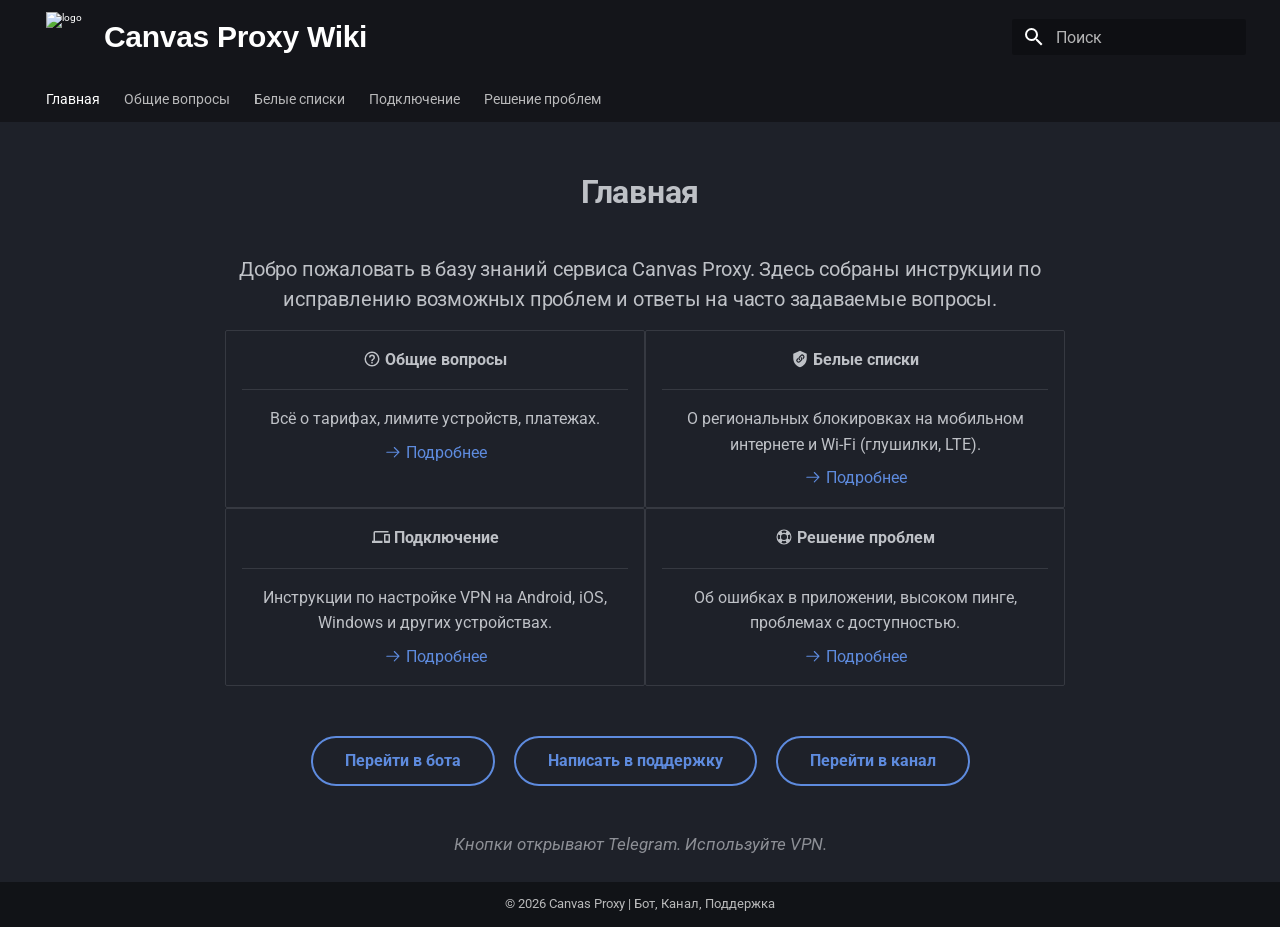
==== commit be92b939: "Deployed 29d25e5 with MkDocs version: 1.6.1" ====
--- a/index.html
+++ b/index.html
@@ -1,7 +1,4 @@
-
-<!doctype html>
-<html lang="en" class="no-js">
-  <head>
+<!DOCTYPE html><html lang="ru" class="no-js"><head>
     
       <meta charset="utf-8">
       <meta name="viewport" content="width=device-width,initial-scale=1">
@@ -18,12 +15,12 @@
         
       
       
-      <link rel="icon" href="https://raw.githubusercontent.com/CanvasProxy/assets/main/Logotipe-Canvas-Proxy-12.svg">
+      <link rel="icon" href="https://raw.githubusercontent.com/CanvasProxy/assets/main/Logotipe-Canvas-Proxy-12%201.svg">
       <meta name="generator" content="mkdocs-1.6.1, mkdocs-material-9.7.6">
     
     
       
-        <title>Canvas Proxy</title>
+        <title>Canvas Proxy Wiki</title>
       
     
     
@@ -43,29 +40,39 @@
       
         
         
-        <link rel="preconnect" href="https://fonts.gstatic.com" crossorigin>
-        <link rel="stylesheet" href="https://fonts.googleapis.com/css?family=Roboto:300,300i,400,400i,700,700i%7CRoboto+Mono:400,400i,700,700i&display=fallback">
+        <link rel="preconnect" href="https://fonts.gstatic.com" crossorigin="">
+        <link rel="stylesheet" href="https://fonts.googleapis.com/css?family=Roboto:300,300i,400,400i,700,700i%7CRoboto+Mono:400,400i,700,700i&amp;display=fallback">
         <style>:root{--md-text-font:"Roboto";--md-code-font:"Roboto Mono"}</style>
       
     
     
+      <link rel="stylesheet" href="stylesheets/extra.css">
+    
     <script>__md_scope=new URL(".",location),__md_hash=e=>[...e].reduce(((e,_)=>(e<<5)-e+_.charCodeAt(0)),0),__md_get=(e,_=localStorage,t=__md_scope)=>JSON.parse(_.getItem(t.pathname+"."+e)),__md_set=(e,_,t=localStorage,a=__md_scope)=>{try{t.setItem(a.pathname+"."+e,JSON.stringify(_))}catch(e){}}</script>
     
       
 
     
     
-  </head>
-  
-  
-    
-    
-      
-    
-    
-    
-    
-    <body dir="ltr" data-md-color-scheme="slate" data-md-color-primary="black" data-md-color-accent="white">
+  <link href="assets/stylesheets/glightbox.min.css" rel="stylesheet"><script src="assets/javascripts/glightbox.min.js"></script><style id="glightbox-style">
+            html.glightbox-open { overflow: initial; height: 100%; }
+            .gslide-title { margin-top: 0px; user-select: text; }
+            .gslide-desc { color: #666; user-select: text; }
+            .gslide-image img { background: white; }
+            .gscrollbar-fixer { padding-right: 15px; }
+            .gdesc-inner { font-size: 0.75rem; }
+            body[data-md-color-scheme="slate"] .gdesc-inner { background: var(--md-default-bg-color); }
+            body[data-md-color-scheme="slate"] .gslide-title { color: var(--md-default-fg-color); }
+            body[data-md-color-scheme="slate"] .gslide-desc { color: var(--md-default-fg-color); }
+        </style></head>
+  
+  
+    
+    
+    
+    
+    
+    <body dir="ltr" data-md-color-scheme="slate" data-md-color-primary="black" data-md-color-accent="deep-orange">
   
     
     <input class="md-toggle" data-md-toggle="drawer" type="checkbox" id="__drawer" autocomplete="off">
@@ -74,8 +81,8 @@
     <div data-md-component="skip">
       
         
-        <a href="#canvas-proxy" class="md-skip">
-          Skip to content
+        <a href="#_1" class="md-skip">
+          Перейти к содержанию
         </a>
       
     </div>
@@ -87,21 +94,21 @@
       
 
 <header class="md-header" data-md-component="header">
-  <nav class="md-header__inner md-grid" aria-label="Header">
-    <a href="." title="Canvas Proxy" class="md-header__button md-logo" aria-label="Canvas Proxy" data-md-component="logo">
-      
-  <img src="https://raw.githubusercontent.com/CanvasProxy/assets/main/Logotipe-Canvas-Proxy-12.svg" alt="logo">
+  <nav class="md-header__inner md-grid" aria-label="Верхний колонтитул">
+    <a href="." title="Canvas Proxy Wiki" class="md-header__button md-logo" aria-label="Canvas Proxy Wiki" data-md-component="logo">
+      
+  <img src="https://raw.githubusercontent.com/CanvasProxy/assets/main/Logotipe-Canvas-Proxy-12%201.svg" alt="logo">
 
     </a>
     <label class="md-header__button md-icon" for="__drawer">
       
-      <svg xmlns="http://www.w3.org/2000/svg" viewBox="0 0 24 24"><path d="M3 6h18v2H3zm0 5h18v2H3zm0 5h18v2H3z"/></svg>
+      <svg xmlns="http://www.w3.org/2000/svg" viewBox="0 0 24 24"><path d="M3 6h18v2H3zm0 5h18v2H3zm0 5h18v2H3z"></path></svg>
     </label>
     <div class="md-header__title" data-md-component="header-title">
       <div class="md-header__ellipsis">
         <div class="md-header__topic">
           <span class="md-ellipsis">
-            Canvas Proxy
+            Canvas Proxy Wiki
           </span>
         </div>
         <div class="md-header__topic" data-md-component="header-topic">
@@ -115,33 +122,7 @@
     </div>
     
       
-        <form class="md-header__option" data-md-component="palette">
-  
-    
-    
-    
-    <input class="md-option" data-md-color-media="(prefers-color-scheme: dark)" data-md-color-scheme="slate" data-md-color-primary="black" data-md-color-accent="white"  aria-label="Переключить на светлую тему"  type="radio" name="__palette" id="__palette_0">
-    
-      <label class="md-header__button md-icon" title="Переключить на светлую тему" for="__palette_1" hidden>
-        <svg xmlns="http://www.w3.org/2000/svg" viewBox="0 0 24 24"><path d="M12 18c-.89 0-1.74-.2-2.5-.55C11.56 16.5 13 14.42 13 12s-1.44-4.5-3.5-5.45C10.26 6.2 11.11 6 12 6a6 6 0 0 1 6 6 6 6 0 0 1-6 6m8-9.31V4h-4.69L12 .69 8.69 4H4v4.69L.69 12 4 15.31V20h4.69L12 23.31 15.31 20H20v-4.69L23.31 12z"/></svg>
-      </label>
-    
-  
-    
-    
-    
-    <input class="md-option" data-md-color-media="(prefers-color-scheme: light)" data-md-color-scheme="default" data-md-color-primary="white" data-md-color-accent="black"  aria-label="Переключить на темную тему"  type="radio" name="__palette" id="__palette_1">
-    
-      <label class="md-header__button md-icon" title="Переключить на темную тему" for="__palette_0" hidden>
-        <svg xmlns="http://www.w3.org/2000/svg" viewBox="0 0 24 24"><path d="M12 8a4 4 0 0 0-4 4 4 4 0 0 0 4 4 4 4 0 0 0 4-4 4 4 0 0 0-4-4m0 10a6 6 0 0 1-6-6 6 6 0 0 1 6-6 6 6 0 0 1 6 6 6 6 0 0 1-6 6m8-9.31V4h-4.69L12 .69 8.69 4H4v4.69L.69 12 4 15.31V20h4.69L12 23.31 15.31 20H20v-4.69L23.31 12z"/></svg>
-      </label>
-    
-  
-</form>
-      
-    
-    
-      <script>var palette=__md_get("__palette");if(palette&&palette.color){if("(prefers-color-scheme)"===palette.color.media){var media=matchMedia("(prefers-color-scheme: light)"),input=document.querySelector(media.matches?"[data-md-color-media='(prefers-color-scheme: light)']":"[data-md-color-media='(prefers-color-scheme: dark)']");palette.color.media=input.getAttribute("data-md-color-media"),palette.color.scheme=input.getAttribute("data-md-color-scheme"),palette.color.primary=input.getAttribute("data-md-color-primary"),palette.color.accent=input.getAttribute("data-md-color-accent")}for(var[key,value]of Object.entries(palette.color))document.body.setAttribute("data-md-color-"+key,value)}</script>
+    
     
     
     
@@ -149,24 +130,24 @@
       
         <label class="md-header__button md-icon" for="__search">
           
-          <svg xmlns="http://www.w3.org/2000/svg" viewBox="0 0 24 24"><path d="M9.5 3A6.5 6.5 0 0 1 16 9.5c0 1.61-.59 3.09-1.56 4.23l.27.27h.79l5 5-1.5 1.5-5-5v-.79l-.27-.27A6.52 6.52 0 0 1 9.5 16 6.5 6.5 0 0 1 3 9.5 6.5 6.5 0 0 1 9.5 3m0 2C7 5 5 7 5 9.5S7 14 9.5 14 14 12 14 9.5 12 5 9.5 5"/></svg>
+          <svg xmlns="http://www.w3.org/2000/svg" viewBox="0 0 24 24"><path d="M9.5 3A6.5 6.5 0 0 1 16 9.5c0 1.61-.59 3.09-1.56 4.23l.27.27h.79l5 5-1.5 1.5-5-5v-.79l-.27-.27A6.52 6.52 0 0 1 9.5 16 6.5 6.5 0 0 1 3 9.5 6.5 6.5 0 0 1 9.5 3m0 2C7 5 5 7 5 9.5S7 14 9.5 14 14 12 14 9.5 12 5 9.5 5"></path></svg>
         </label>
         <div class="md-search" data-md-component="search" role="dialog">
   <label class="md-search__overlay" for="__search"></label>
   <div class="md-search__inner" role="search">
     <form class="md-search__form" name="search">
-      <input type="text" class="md-search__input" name="query" aria-label="Search" placeholder="Search" autocapitalize="off" autocorrect="off" autocomplete="off" spellcheck="false" data-md-component="search-query" required>
+      <input type="text" class="md-search__input" name="query" aria-label="Поиск" placeholder="Поиск" autocapitalize="off" autocorrect="off" autocomplete="off" spellcheck="false" data-md-component="search-query" required="">
       <label class="md-search__icon md-icon" for="__search">
         
-        <svg xmlns="http://www.w3.org/2000/svg" viewBox="0 0 24 24"><path d="M9.5 3A6.5 6.5 0 0 1 16 9.5c0 1.61-.59 3.09-1.56 4.23l.27.27h.79l5 5-1.5 1.5-5-5v-.79l-.27-.27A6.52 6.52 0 0 1 9.5 16 6.5 6.5 0 0 1 3 9.5 6.5 6.5 0 0 1 9.5 3m0 2C7 5 5 7 5 9.5S7 14 9.5 14 14 12 14 9.5 12 5 9.5 5"/></svg>
-        
-        <svg xmlns="http://www.w3.org/2000/svg" viewBox="0 0 24 24"><path d="M20 11v2H8l5.5 5.5-1.42 1.42L4.16 12l7.92-7.92L13.5 5.5 8 11z"/></svg>
+        <svg xmlns="http://www.w3.org/2000/svg" viewBox="0 0 24 24"><path d="M9.5 3A6.5 6.5 0 0 1 16 9.5c0 1.61-.59 3.09-1.56 4.23l.27.27h.79l5 5-1.5 1.5-5-5v-.79l-.27-.27A6.52 6.52 0 0 1 9.5 16 6.5 6.5 0 0 1 3 9.5 6.5 6.5 0 0 1 9.5 3m0 2C7 5 5 7 5 9.5S7 14 9.5 14 14 12 14 9.5 12 5 9.5 5"></path></svg>
+        
+        <svg xmlns="http://www.w3.org/2000/svg" viewBox="0 0 24 24"><path d="M20 11v2H8l5.5 5.5-1.42 1.42L4.16 12l7.92-7.92L13.5 5.5 8 11z"></path></svg>
       </label>
-      <nav class="md-search__options" aria-label="Search">
-        
-        <button type="reset" class="md-search__icon md-icon" title="Clear" aria-label="Clear" tabindex="-1">
-          
-          <svg xmlns="http://www.w3.org/2000/svg" viewBox="0 0 24 24"><path d="M19 6.41 17.59 5 12 10.59 6.41 5 5 6.41 10.59 12 5 17.59 6.41 19 12 13.41 17.59 19 19 17.59 13.41 12z"/></svg>
+      <nav class="md-search__options" aria-label="Поиск">
+        
+        <button type="reset" class="md-search__icon md-icon" title="Очистить" aria-label="Очистить" tabindex="-1">
+          
+          <svg xmlns="http://www.w3.org/2000/svg" viewBox="0 0 24 24"><path d="M19 6.41 17.59 5 12 10.59 6.41 5 5 6.41 10.59 12 5 17.59 6.41 19 12 13.41 17.59 19 19 17.59 13.41 12z"></path></svg>
         </button>
       </nav>
       
@@ -174,10 +155,10 @@
       
     </form>
     <div class="md-search__output">
-      <div class="md-search__scrollwrap" tabindex="0" data-md-scrollfix>
+      <div class="md-search__scrollwrap" tabindex="0" data-md-scrollfix="">
         <div class="md-search-result" data-md-component="search-result">
           <div class="md-search-result__meta">
-            Initializing search
+            Инициализация поиска
           </div>
           <ol class="md-search-result__list" role="presentation"></ol>
         </div>
@@ -198,7 +179,7 @@
         
           
             
-<nav class="md-tabs" aria-label="Tabs" data-md-component="tabs">
+<nav class="md-tabs" aria-label="Вкладки" data-md-component="tabs">
   <div class="md-grid">
     <ul class="md-tabs__list">
       
@@ -293,25 +274,6 @@
     
   
   Решение проблем
-
-      </a>
-    </li>
-  
-
-      
-        
-  
-  
-  
-  
-    <li class="md-tabs__item">
-      <a href="partnership/" class="md-tabs__link">
-        
-  
-  
-    
-  
-  Партнерство
 
       </a>
     </li>
@@ -329,7 +291,9 @@
           
             
               
-              <div class="md-sidebar md-sidebar--primary" data-md-component="sidebar" data-md-type="navigation" >
+                
+              
+              <div class="md-sidebar md-sidebar--primary" data-md-component="sidebar" data-md-type="navigation" hidden="">
                 <div class="md-sidebar__scrollwrap">
                   <div class="md-sidebar__inner">
                     
@@ -340,17 +304,17 @@
 
   
 
-<nav class="md-nav md-nav--primary md-nav--lifted md-nav--integrated" aria-label="Navigation" data-md-level="0">
+<nav class="md-nav md-nav--primary md-nav--lifted md-nav--integrated" aria-label="Навигация" data-md-level="0">
   <label class="md-nav__title" for="__drawer">
-    <a href="." title="Canvas Proxy" class="md-nav__button md-logo" aria-label="Canvas Proxy" data-md-component="logo">
-      
-  <img src="https://raw.githubusercontent.com/CanvasProxy/assets/main/Logotipe-Canvas-Proxy-12.svg" alt="logo">
+    <a href="." title="Canvas Proxy Wiki" class="md-nav__button md-logo" aria-label="Canvas Proxy Wiki" data-md-component="logo">
+      
+  <img src="https://raw.githubusercontent.com/CanvasProxy/assets/main/Logotipe-Canvas-Proxy-12%201.svg" alt="logo">
 
     </a>
-    Canvas Proxy
+    Canvas Proxy Wiki
   </label>
   
-  <ul class="md-nav__list" data-md-scrollfix>
+  <ul class="md-nav__list" data-md-scrollfix="">
     
       
       
@@ -405,7 +369,7 @@
       
         
 
-<nav class="md-nav md-nav--secondary" aria-label="Table of contents">
+<nav class="md-nav md-nav--secondary" aria-label="Содержание">
   
   
   
@@ -414,15 +378,15 @@
   
     <label class="md-nav__title" for="__toc">
       <span class="md-nav__icon md-icon"></span>
-      Table of contents
+      Содержание
     </label>
-    <ul class="md-nav__list" data-md-component="toc" data-md-scrollfix>
+    <ul class="md-nav__list" data-md-component="toc" data-md-scrollfix="">
       
         <li class="md-nav__item">
-  <a href="#_1" class="md-nav__link">
+  <a href="#canvas-proxy" class="md-nav__link">
     <span class="md-ellipsis">
       
-        Разделы базы знаний
+        Добро пожаловать в базу знаний сервиса Canvas Proxy. Здесь собраны инструкции по исправлению возможных проблем и ответы на часто задаваемые вопросы.
       
     </span>
   </a>
@@ -533,33 +497,6 @@
     
   
     Решение проблем
-  
-
-    
-  </span>
-  
-  
-
-      </a>
-    </li>
-  
-
-    
-      
-      
-  
-  
-  
-  
-    <li class="md-nav__item">
-      <a href="partnership/" class="md-nav__link">
-        
-  
-  
-  <span class="md-ellipsis">
-    
-  
-    Партнерство
   
 
     
@@ -586,33 +523,63 @@
               <article class="md-content__inner md-typeset">
                 
                   
-
-
-
-<h1 id="canvas-proxy">Документация Canvas Proxy<a class="headerlink" href="#canvas-proxy" title="Permanent link">&para;</a></h1>
-<p>Добро пожаловать в центр поддержки. Здесь собраны подробные инструкции по настройке и ответы на частые вопросы.</p>
-<h3 id="_1">Разделы базы знаний<a class="headerlink" href="#_1" title="Permanent link">&para;</a></h3>
+  
+
+
+
+
+<div style="max-width: 850px; margin: 0 auto; text-align: center;">
+<h1 id="_1">Главная</h1>
+<h3 id="canvas-proxy">Добро пожаловать в базу знаний сервиса Canvas Proxy. Здесь собраны инструкции по исправлению возможных проблем и ответы на часто задаваемые вопросы.</h3>
+<div class="grid cards" style="text-align: center; margin-bottom: 2.5rem;">
 <ul>
-<li><strong><a href="general/">Общие вопросы</a></strong>
-  Стоимость, лимиты устройств, пробный период и возврат средств.</li>
-<li><strong><a href="whitelist/">Обход белых списков</a></strong>
-  Как работает обход жестких блокировок и как им управлять.</li>
-<li><strong><a href="connection/">Подключение</a></strong>
-  Рекомендуемые приложения и настройка туннелирования для разных ОС.</li>
-<li><strong><a href="troubleshooting/">Решение проблем</a></strong>
-  Устранение ошибок тайм-аута, высокого пинга и проблем с Telegram.</li>
-<li><strong><a href="partnership/">Партнерство</a></strong>
-  Условия реферальной программы и начисление бонусов.</li>
+<li>
+<p><span class="twemoji"><svg xmlns="http://www.w3.org/2000/svg" viewBox="0 0 24 24"><path d="M11 18h2v-2h-2zm1-16A10 10 0 0 0 2 12a10 10 0 0 0 10 10 10 10 0 0 0 10-10A10 10 0 0 0 12 2m0 18c-4.41 0-8-3.59-8-8s3.59-8 8-8 8 3.59 8 8-3.59 8-8 8m0-14a4 4 0 0 0-4 4h2a2 2 0 0 1 2-2 2 2 0 0 1 2 2c0 2-3 1.75-3 5h2c0-2.25 3-2.5 3-5a4 4 0 0 0-4-4"></path></svg></span> <strong>Общие вопросы</strong></p>
+<hr>
+<p>Всё о тарифах, лимите устройств, платежах.</p>
+<p><a href="general/"><span class="twemoji"><svg xmlns="http://www.w3.org/2000/svg" viewBox="0 0 24 24"><path d="M13.22 19.03a.75.75 0 0 1 0-1.06L18.19 13H3.75a.75.75 0 0 1 0-1.5h14.44l-4.97-4.97a.749.749 0 0 1 .326-1.275.75.75 0 0 1 .734.215l6.25 6.25a.75.75 0 0 1 0 1.06l-6.25 6.25a.75.75 0 0 1-1.06 0"></path></svg></span> Подробнее</a></p>
+</li>
+<li>
+<p><span class="twemoji"><svg xmlns="http://www.w3.org/2000/svg" viewBox="0 0 24 24"><path d="M12 1 3 5v6c0 5.55 3.84 10.74 9 12 5.16-1.26 9-6.45 9-12V5zm2.28 13.08-2.02 2.02c-.6.6-1.39.9-2.18.9s-1.58-.3-2.18-.9a3.09 3.09 0 0 1 0-4.36l1.25-1.24-.01.56c0 .44.07.89.22 1.31l.05.13-.37.37c-.28.28-.44.66-.44 1.05 0 .4.16.77.44 1.05.56.56 1.53.56 2.09 0l2.01-2.01c.29-.29.44-.66.44-1.05 0-.41-.15-.77-.43-1.05a.83.83 0 0 1-.25-.57c0-.21.1-.41.25-.56.3-.31.85-.3 1.13 0 .58.58.9 1.35.9 2.17 0 .83-.32 1.6-.9 2.18m2.82-2.82-1.25 1.24.01-.56c0-.44-.07-.88-.22-1.3l-.04-.14.36-.37c.29-.28.44-.63.44-1.05 0-.39-.15-.76-.43-1.04-.57-.57-1.54-.57-2.1 0l-2.01 2.01c-.28.28-.44.65-.44 1.05s.15.76.44 1.04c.14.15.24.36.24.57 0 .22-.1.42-.25.57-.15.16-.35.22-.56.22-.2 0-.41-.07-.57-.22a3.054 3.054 0 0 1 0-4.36l2.02-2.02a3.09 3.09 0 0 1 4.36 0c.58.6.9 1.36.9 2.18s-.32 1.6-.9 2.18"></path></svg></span> <strong>Белые списки</strong></p>
+<hr>
+<p>О региональных блокировках на мобильном интернете и Wi-Fi (глушилки, LTE).</p>
+<p><a href="whitelist/"><span class="twemoji"><svg xmlns="http://www.w3.org/2000/svg" viewBox="0 0 24 24"><path d="M13.22 19.03a.75.75 0 0 1 0-1.06L18.19 13H3.75a.75.75 0 0 1 0-1.5h14.44l-4.97-4.97a.749.749 0 0 1 .326-1.275.75.75 0 0 1 .734.215l6.25 6.25a.75.75 0 0 1 0 1.06l-6.25 6.25a.75.75 0 0 1-1.06 0"></path></svg></span> Подробнее</a></p>
+</li>
+<li>
+<p><span class="twemoji"><svg xmlns="http://www.w3.org/2000/svg" viewBox="0 0 24 24"><path d="M22 17h-4v-7h4m1-2h-6a1 1 0 0 0-1 1v10a1 1 0 0 0 1 1h6a1 1 0 0 0 1-1V9a1 1 0 0 0-1-1M4 6h18V4H4a2 2 0 0 0-2 2v11H0v3h14v-3H4z"></path></svg></span> <strong>Подключение</strong></p>
+<hr>
+<p>Инструкции по настройке VPN на Android, iOS, Windows и других устройствах.</p>
+<p><a href="connection/"><span class="twemoji"><svg xmlns="http://www.w3.org/2000/svg" viewBox="0 0 24 24"><path d="M13.22 19.03a.75.75 0 0 1 0-1.06L18.19 13H3.75a.75.75 0 0 1 0-1.5h14.44l-4.97-4.97a.749.749 0 0 1 .326-1.275.75.75 0 0 1 .734.215l6.25 6.25a.75.75 0 0 1 0 1.06l-6.25 6.25a.75.75 0 0 1-1.06 0"></path></svg></span> Подробнее</a></p>
+</li>
+<li>
+<p><span class="twemoji"><svg xmlns="http://www.w3.org/2000/svg" viewBox="0 0 24 24"><path d="M19.79 15.41c.95-2.17.95-4.66 0-6.82l-2.74 1.24c.6 1.38.6 2.95.01 4.34zm-4.37-11.2a8.54 8.54 0 0 0-6.83 0l1.24 2.73c1.39-.59 2.96-.59 4.35.01zM4.21 8.58a8.56 8.56 0 0 0 0 6.84l2.74-1.25c-.6-1.38-.6-2.96 0-4.35zm4.38 11.21a8.5 8.5 0 0 0 6.83-.01l-1.24-2.73a5.5 5.5 0 0 1-4.34.01zM12 2a10 10 0 0 1 10 10 10 10 0 0 1-10 10A10 10 0 0 1 2 12 10 10 0 0 1 12 2m0 6a4 4 0 0 0-4 4 4 4 0 0 0 4 4 4 4 0 0 0 4-4 4 4 0 0 0-4-4"></path></svg></span> <strong>Решение проблем</strong></p>
+<hr>
+<p>Об ошибках в приложении, высоком пинге, проблемах с доступностью.</p>
+<p><a href="troubleshooting/"><span class="twemoji"><svg xmlns="http://www.w3.org/2000/svg" viewBox="0 0 24 24"><path d="M13.22 19.03a.75.75 0 0 1 0-1.06L18.19 13H3.75a.75.75 0 0 1 0-1.5h14.44l-4.97-4.97a.749.749 0 0 1 .326-1.275.75.75 0 0 1 .734.215l6.25 6.25a.75.75 0 0 1 0 1.06l-6.25 6.25a.75.75 0 0 1-1.06 0"></path></svg></span> Подробнее</a></p>
+</li>
 </ul>
-
-
-
-
-
-
-
-
-
+</div>
+<p><a class="md-button md-button" href="https://t.me/CanvasProxyBot">Перейти в бота</a>
+<a class="md-button" href="https://t.me/CanvasProxyHelp">Написать в поддержку</a>
+<a class="md-button" href="https://t.me/CanvasProxy">Перейти в канал</a></p>
+<p style="font-size: 0.85rem; color: var(--md-default-fg-color--light); margin-top: 1.5rem;">
+<i>Кнопки открывают Telegram. Используйте VPN.</i>
+</p>
+</div>
+
+
+
+
+
+
+
+  
+  
+
+
+
+
+  
 
 
 
@@ -632,6 +599,10 @@
     <div class="md-footer-meta__inner md-grid">
       <div class="md-copyright">
   
+    <div class="md-copyright__highlight">
+      © 2026 Canvas Proxy | <a href="https://t.me/CanvasProxyBot" target="_blank">Бот</a>, <a href="https://t.me/CanvasProxy" target="_blank">Канал</a>, <a href="https://t.me/CanvasProxyHelp" target="_blank">Поддержка</a>
+    </div>
+  
   
 </div>
       
@@ -648,11 +619,15 @@
     
       
       
-      <script id="__config" type="application/json">{"annotate": null, "base": ".", "features": ["navigation.tabs", "navigation.sections", "search.suggest", "search.highlight", "toc.integrate", "navigation.instant", "navigation.instant.prefetch"], "search": "assets/javascripts/workers/search.2c215733.min.js", "tags": null, "translations": {"clipboard.copied": "Copied to clipboard", "clipboard.copy": "Copy to clipboard", "search.result.more.one": "1 more on this page", "search.result.more.other": "# more on this page", "search.result.none": "No matching documents", "search.result.one": "1 matching document", "search.result.other": "# matching documents", "search.result.placeholder": "Type to start searching", "search.result.term.missing": "Missing", "select.version": "Select version"}, "version": null}</script>
+      <script id="__config" type="application/json">{"annotate": null, "base": ".", "features": ["navigation.tabs", "navigation.sections", "search.suggest", "search.highlight", "toc.integrate", "navigation.instant", "navigation.instant.prefetch"], "search": "assets/javascripts/workers/search.2c215733.min.js", "tags": null, "translations": {"clipboard.copied": "\u0421\u043a\u043e\u043f\u0438\u0440\u043e\u0432\u0430\u043d\u043e \u0432 \u0431\u0443\u0444\u0435\u0440", "clipboard.copy": "\u041a\u043e\u043f\u0438\u0440\u043e\u0432\u0430\u0442\u044c \u0432 \u0431\u0443\u0444\u0435\u0440", "search.result.more.one": "\u0415\u0449\u0451 1 \u043d\u0430 \u044d\u0442\u043e\u0439 \u0441\u0442\u0440\u0430\u043d\u0438\u0446\u0435", "search.result.more.other": "\u0415\u0449\u0451 # \u043d\u0430 \u044d\u0442\u043e\u0439 \u0441\u0442\u0440\u0430\u043d\u0438\u0446\u0435", "search.result.none": "\u0421\u043e\u0432\u043f\u0430\u0434\u0435\u043d\u0438\u0439 \u043d\u0435 \u043d\u0430\u0439\u0434\u0435\u043d\u043e", "search.result.one": "\u041d\u0430\u0439\u0434\u0435\u043d\u043e 1 \u0441\u043e\u0432\u043f\u0430\u0434\u0435\u043d\u0438\u0435", "search.result.other": "\u041d\u0430\u0439\u0434\u0435\u043d\u043e \u0441\u043e\u0432\u043f\u0430\u0434\u0435\u043d\u0438\u0439: #", "search.result.placeholder": "\u041d\u0430\u0447\u043d\u0438\u0442\u0435 \u043f\u0435\u0447\u0430\u0442\u0430\u0442\u044c \u0434\u043b\u044f \u043f\u043e\u0438\u0441\u043a\u0430", "search.result.term.missing": "\u041e\u0442\u0441\u0443\u0442\u0441\u0442\u0432\u0443\u0435\u0442", "select.version": "\u0412\u044b\u0431\u0435\u0440\u0438\u0442\u0435 \u0432\u0435\u0440\u0441\u0438\u044e"}, "version": null}</script>
     
     
       <script src="assets/javascripts/bundle.79ae519e.min.js"></script>
       
-    
-  </body>
-</html>+        <script src="javascripts/extra.js"></script>
+      
+    
+  
+<script id="init-glightbox">const lightbox = GLightbox({"touchNavigation": true, "loop": false, "zoomable": true, "draggable": true, "openEffect": "zoom", "closeEffect": "zoom", "slideEffect": "slide"});
+document$.subscribe(()=>{ lightbox.reload(); });
+</script></body></html>
--- a/stylesheets/extra.css
+++ b/stylesheets/extra.css
@@ -0,0 +1,90 @@
+/* Увеличиваем размер логотипа (по умолчанию он около 24px) */
+.md-header__button.md-logo img,
+.md-header__button.md-logo svg {
+    width: 50px; /* Меняйте это значение, чтобы сделать больше/меньше */
+    height: 50px;
+}
+
+.md-header__button.md-logo {
+    margin-right: 0 !important; /* Уменьшай до 0, если нужно вплотную */
+}
+
+/* Обнуляем внешний отступ всего блока заголовка */
+.md-header__title {
+    margin-left: 0 !important;
+}
+
+.md-header__title .md-header__ellipsis {
+    padding-left: 0 !important;
+}
+
+/* Принудительная сетка 2x2 для карточек на широких экранах */
+@media screen and (min-width: 768px) {
+    /* Жестко заставляем сетку делиться ровно на 2 колонки */
+    body .md-typeset .grid.cards > ul {
+        display: grid !important;
+        grid-template-columns: 1fr 1fr !important;
+    }
+
+    /* (Опционально) Ограничиваем ширину блока, чтобы карточки были аккуратными квадратами, а не сосисками на широких мониторах */
+    body .md-typeset .grid.cards {
+        max-width: 850px !important;
+    }
+}
+
+/* Делаем главный заголовок насыщенным и убираем эффект прозрачности */
+.md-typeset h1 {
+    color: inherit !important; /* Заставляет текст наследовать чистый цвет без прозрачности */
+    font-weight: 700 !important; /* Делает заголовок плотным и жирным */
+}
+
+.md-header__title .md-header__topic .md-ellipsis {
+    font-family: "Montserrat", sans-serif !important; /* Сюда впишите нужный шрифт */
+    font-weight: 700 !important; /* Жирность (700 — bold, 800 — extra bold) */
+    font-size: 30px !important; /* Размер шрифта */
+    letter-spacing: -0.01em !important; /* Межбуквенный интервал для строгого стиля */
+}
+
+/* Закругление кнопок */
+.md-typeset .md-button {
+    border-radius: 50px !important;
+}
+
+/* Увеличиваем расстояние между кнопками */
+.md-typeset .md-button {
+    margin-right: 15px !important;  /* Отступ справа для ПК */
+    margin-bottom: 15px !important; /* Отступ снизу для мобильных устройств */
+}
+
+/* Убираем лишний отступ у самой последней кнопки в ряду */
+.md-typeset .md-button:last-child {
+    margin-right: 0 !important;
+}
+
+/* Центрируем копирайт в самом низу сайта */
+.md-footer-meta__inner {
+    justify-content: center !important; /* Центрирует контейнер подвала */
+}
+.md-copyright {
+    text-align: center !important;       /* Центрирует сам текст */
+}
+
+/* Центрируем копирайт в самом низу сайта */
+.md-footer-meta__inner {
+    display: flex !important;
+    justify-content: center !important;
+    width: 100% !important;
+}
+.md-copyright {
+    text-align: center !important;
+    margin: 0 auto !important;
+}
+
+/* Цвет ссылок при наведении мыши в футере при тёмной теме */
+[data-md-color-scheme="slate"] .md-copyright a:hover {
+    color: #f87626 !important; /* Чуть более темный оранжевый при наведении */
+}
+
+:target {
+    scroll-margin-top: 80px !important; /* Увеличь значение, если шапка шире */
+}
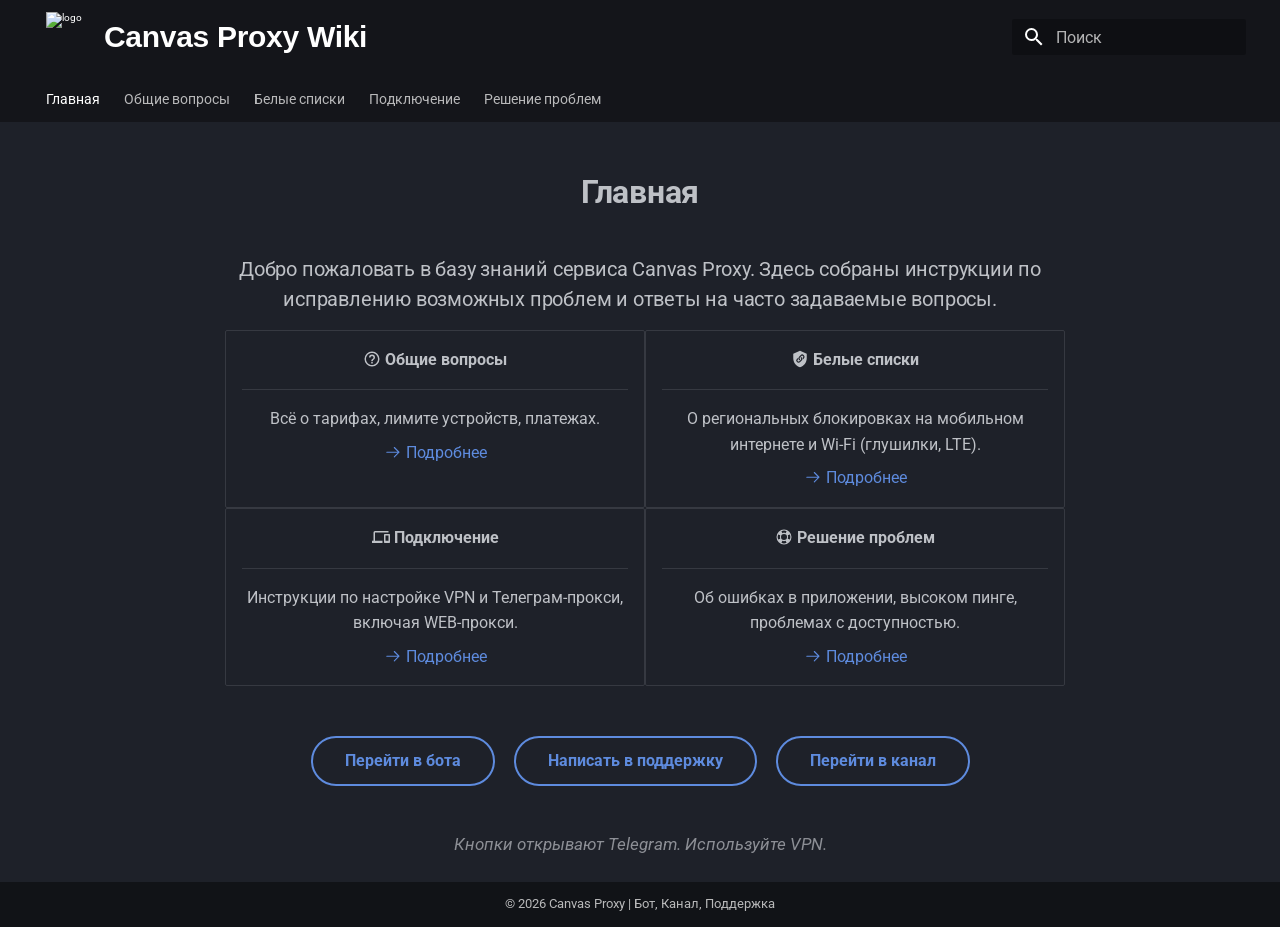
==== commit def6141f: "Deployed 8edb1f9 with MkDocs version: 1.6.1" ====
--- a/index.html
+++ b/index.html
@@ -3,9 +3,11 @@
       <meta charset="utf-8">
       <meta name="viewport" content="width=device-width,initial-scale=1">
       
-        <meta name="description" content="Официальная документация">
-      
-      
+        <meta name="description" content="База знаний">
+      
+      
+      
+        <link rel="canonical" href="https://wiki.canvas-proxy.com/">
       
       
       
@@ -16,7 +18,7 @@
       
       
       <link rel="icon" href="https://raw.githubusercontent.com/CanvasProxy/assets/main/Logotipe-Canvas-Proxy-12%201.svg">
-      <meta name="generator" content="mkdocs-1.6.1, mkdocs-material-9.7.6">
+      <meta name="generator" content="mkdocs-1.6.1, mkdocs-material-9.7.7">
     
     
       
@@ -24,7 +26,7 @@
       
     
     
-      <link rel="stylesheet" href="assets/stylesheets/main.484c7ddc.min.css">
+      <link rel="stylesheet" href="assets/stylesheets/main.ec1eaa64.min.css">
       
         
         <link rel="stylesheet" href="assets/stylesheets/palette.ab4e12ef.min.css">
@@ -548,7 +550,7 @@
 <li>
 <p><span class="twemoji"><svg xmlns="http://www.w3.org/2000/svg" viewBox="0 0 24 24"><path d="M22 17h-4v-7h4m1-2h-6a1 1 0 0 0-1 1v10a1 1 0 0 0 1 1h6a1 1 0 0 0 1-1V9a1 1 0 0 0-1-1M4 6h18V4H4a2 2 0 0 0-2 2v11H0v3h14v-3H4z"></path></svg></span> <strong>Подключение</strong></p>
 <hr>
-<p>Инструкции по настройке VPN на Android, iOS, Windows и других устройствах.</p>
+<p>Инструкции по настройке VPN и Телеграм-прокси, включая WEB-прокси.</p>
 <p><a href="connection/"><span class="twemoji"><svg xmlns="http://www.w3.org/2000/svg" viewBox="0 0 24 24"><path d="M13.22 19.03a.75.75 0 0 1 0-1.06L18.19 13H3.75a.75.75 0 0 1 0-1.5h14.44l-4.97-4.97a.749.749 0 0 1 .326-1.275.75.75 0 0 1 .734.215l6.25 6.25a.75.75 0 0 1 0 1.06l-6.25 6.25a.75.75 0 0 1-1.06 0"></path></svg></span> Подробнее</a></p>
 </li>
 <li>
@@ -622,7 +624,7 @@
       <script id="__config" type="application/json">{"annotate": null, "base": ".", "features": ["navigation.tabs", "navigation.sections", "search.suggest", "search.highlight", "toc.integrate", "navigation.instant", "navigation.instant.prefetch"], "search": "assets/javascripts/workers/search.2c215733.min.js", "tags": null, "translations": {"clipboard.copied": "\u0421\u043a\u043e\u043f\u0438\u0440\u043e\u0432\u0430\u043d\u043e \u0432 \u0431\u0443\u0444\u0435\u0440", "clipboard.copy": "\u041a\u043e\u043f\u0438\u0440\u043e\u0432\u0430\u0442\u044c \u0432 \u0431\u0443\u0444\u0435\u0440", "search.result.more.one": "\u0415\u0449\u0451 1 \u043d\u0430 \u044d\u0442\u043e\u0439 \u0441\u0442\u0440\u0430\u043d\u0438\u0446\u0435", "search.result.more.other": "\u0415\u0449\u0451 # \u043d\u0430 \u044d\u0442\u043e\u0439 \u0441\u0442\u0440\u0430\u043d\u0438\u0446\u0435", "search.result.none": "\u0421\u043e\u0432\u043f\u0430\u0434\u0435\u043d\u0438\u0439 \u043d\u0435 \u043d\u0430\u0439\u0434\u0435\u043d\u043e", "search.result.one": "\u041d\u0430\u0439\u0434\u0435\u043d\u043e 1 \u0441\u043e\u0432\u043f\u0430\u0434\u0435\u043d\u0438\u0435", "search.result.other": "\u041d\u0430\u0439\u0434\u0435\u043d\u043e \u0441\u043e\u0432\u043f\u0430\u0434\u0435\u043d\u0438\u0439: #", "search.result.placeholder": "\u041d\u0430\u0447\u043d\u0438\u0442\u0435 \u043f\u0435\u0447\u0430\u0442\u0430\u0442\u044c \u0434\u043b\u044f \u043f\u043e\u0438\u0441\u043a\u0430", "search.result.term.missing": "\u041e\u0442\u0441\u0443\u0442\u0441\u0442\u0432\u0443\u0435\u0442", "select.version": "\u0412\u044b\u0431\u0435\u0440\u0438\u0442\u0435 \u0432\u0435\u0440\u0441\u0438\u044e"}, "version": null}</script>
     
     
-      <script src="assets/javascripts/bundle.79ae519e.min.js"></script>
+      <script src="assets/javascripts/bundle.d7400e89.min.js"></script>
       
         <script src="javascripts/extra.js"></script>
       
--- a/assets/stylesheets/main.ec1eaa64.min.css
+++ b/assets/stylesheets/main.ec1eaa64.min.css
@@ -0,0 +1 @@
+@charset "UTF-8";html{-webkit-text-size-adjust:none;-moz-text-size-adjust:none;text-size-adjust:none;box-sizing:border-box}*,:after,:before{box-sizing:inherit}@media (prefers-reduced-motion){*,:after,:before{transition:none!important}}body{margin:0}a,button,input,label{-webkit-tap-highlight-color:transparent}a{color:inherit;text-decoration:none}hr{border:0;box-sizing:initial;display:block;height:.05rem;overflow:visible;padding:0}small{font-size:80%}sub,sup{line-height:1em}img{border-style:none}table{border-collapse:initial;border-spacing:0}td,th{font-weight:400;vertical-align:top}button{background:#0000;border:0;font-family:inherit;font-size:inherit;margin:0;padding:0}input{border:0;outline:none}:root{--md-primary-fg-color:#4051b5;--md-primary-fg-color--light:#5d6cc0;--md-primary-fg-color--dark:#303fa1;--md-primary-bg-color:#fff;--md-primary-bg-color--light:#ffffffb3;--md-accent-fg-color:#526cfe;--md-accent-fg-color--transparent:#526cfe1a;--md-accent-bg-color:#fff;--md-accent-bg-color--light:#ffffffb3}[data-md-color-scheme=default]{color-scheme:light}[data-md-color-scheme=default] img[src$="#gh-dark-mode-only"],[data-md-color-scheme=default] img[src$="#only-dark"]{display:none}:root,[data-md-color-scheme=default]{--md-hue:225deg;--md-default-fg-color:#000000de;--md-default-fg-color--light:#0000008a;--md-default-fg-color--lighter:#00000052;--md-default-fg-color--lightest:#00000012;--md-default-bg-color:#fff;--md-default-bg-color--light:#ffffffb3;--md-default-bg-color--lighter:#ffffff4d;--md-default-bg-color--lightest:#ffffff1f;--md-code-fg-color:#36464e;--md-code-bg-color:#f5f5f5;--md-code-bg-color--light:#f5f5f5b3;--md-code-bg-color--lighter:#f5f5f54d;--md-code-hl-color:#4287ff;--md-code-hl-color--light:#4287ff1a;--md-code-hl-number-color:#d52a2a;--md-code-hl-special-color:#db1457;--md-code-hl-function-color:#a846b9;--md-code-hl-constant-color:#6e59d9;--md-code-hl-keyword-color:#3f6ec6;--md-code-hl-string-color:#1c7d4d;--md-code-hl-name-color:var(--md-code-fg-color);--md-code-hl-operator-color:var(--md-default-fg-color--light);--md-code-hl-punctuation-color:var(--md-default-fg-color--light);--md-code-hl-comment-color:var(--md-default-fg-color--light);--md-code-hl-generic-color:var(--md-default-fg-color--light);--md-code-hl-variable-color:var(--md-default-fg-color--light);--md-typeset-color:var(--md-default-fg-color);--md-typeset-a-color:var(--md-primary-fg-color);--md-typeset-del-color:#f5503d26;--md-typeset-ins-color:#0bd57026;--md-typeset-kbd-color:#fafafa;--md-typeset-kbd-accent-color:#fff;--md-typeset-kbd-border-color:#b8b8b8;--md-typeset-mark-color:#ffff0080;--md-typeset-table-color:#0000001f;--md-typeset-table-color--light:rgba(0,0,0,.035);--md-admonition-fg-color:var(--md-default-fg-color);--md-admonition-bg-color:var(--md-default-bg-color);--md-warning-fg-color:#000000de;--md-warning-bg-color:#ff9;--md-footer-fg-color:#fff;--md-footer-fg-color--light:#ffffffb3;--md-footer-fg-color--lighter:#ffffff73;--md-footer-bg-color:#000000de;--md-footer-bg-color--dark:#00000052;--md-shadow-z1:0 0.2rem 0.5rem #0000000d,0 0 0.05rem #0000001a;--md-shadow-z2:0 0.2rem 0.5rem #0000001a,0 0 0.05rem #00000040;--md-shadow-z3:0 0.2rem 0.5rem #0003,0 0 0.05rem #00000059}.md-icon svg{fill:currentcolor;display:block;height:1.2rem;width:1.2rem}body{-webkit-font-smoothing:antialiased;-moz-osx-font-smoothing:grayscale;--md-text-font-family:var(--md-text-font,_),-apple-system,BlinkMacSystemFont,Helvetica,Arial,sans-serif;--md-code-font-family:var(--md-code-font,_),SFMono-Regular,Consolas,Menlo,monospace}aside,body,input{font-feature-settings:"kern","liga";color:var(--md-typeset-color);font-family:var(--md-text-font-family)}code,kbd,pre{font-feature-settings:"kern";font-family:var(--md-code-font-family)}:root{--md-typeset-table-sort-icon:url('data:image/svg+xml;charset=utf-8,<svg xmlns="http://www.w3.org/2000/svg" viewBox="0 0 24 24"><path d="m18 21-4-4h3V7h-3l4-4 4 4h-3v10h3M2 19v-2h10v2M2 13v-2h7v2M2 7V5h4v2z"/></svg>');--md-typeset-table-sort-icon--asc:url('data:image/svg+xml;charset=utf-8,<svg xmlns="http://www.w3.org/2000/svg" viewBox="0 0 24 24"><path d="M19 17h3l-4 4-4-4h3V3h2M2 17h10v2H2M6 5v2H2V5m0 6h7v2H2z"/></svg>');--md-typeset-table-sort-icon--desc:url('data:image/svg+xml;charset=utf-8,<svg xmlns="http://www.w3.org/2000/svg" viewBox="0 0 24 24"><path d="M19 7h3l-4-4-4 4h3v14h2M2 17h10v2H2M6 5v2H2V5m0 6h7v2H2z"/></svg>')}.md-typeset{-webkit-print-color-adjust:exact;color-adjust:exact;font-size:.8rem;line-height:1.6;overflow-wrap:break-word}@media print{.md-typeset{font-size:.68rem}}.md-typeset blockquote,.md-typeset dl,.md-typeset figure,.md-typeset ol,.md-typeset pre,.md-typeset ul{margin-bottom:1em;margin-top:1em}.md-typeset h1{color:var(--md-default-fg-color--light);font-size:2em;line-height:1.3;margin:0 0 1.25em}.md-typeset h1,.md-typeset h2{font-weight:300;letter-spacing:-.01em}.md-typeset h2{font-size:1.5625em;line-height:1.4;margin:1.6em 0 .64em}.md-typeset h3{font-size:1.25em;font-weight:400;letter-spacing:-.01em;line-height:1.5;margin:1.6em 0 .8em}.md-typeset h2+h3{margin-top:.8em}.md-typeset h4{font-weight:700;letter-spacing:-.01em;margin:1em 0}.md-typeset h5,.md-typeset h6{color:var(--md-default-fg-color--light);font-size:.8em;font-weight:700;letter-spacing:-.01em;margin:1.25em 0}.md-typeset h5{text-transform:uppercase}.md-typeset h5 code{text-transform:none}.md-typeset hr{border-bottom:.05rem solid var(--md-default-fg-color--lightest);display:flow-root;margin:1.5em 0}.md-typeset a{color:var(--md-typeset-a-color);word-break:break-word}.md-typeset a,.md-typeset a:before{transition:color 125ms}.md-typeset a:focus,.md-typeset a:hover{color:var(--md-accent-fg-color)}.md-typeset a:focus code,.md-typeset a:hover code{background-color:var(--md-accent-fg-color--transparent);color:var(--md-accent-fg-color)}.md-typeset a code{color:var(--md-typeset-a-color)}.md-typeset a.focus-visible{outline-color:var(--md-accent-fg-color);outline-offset:.2rem}.md-typeset code,.md-typeset kbd,.md-typeset pre{color:var(--md-code-fg-color);direction:ltr;font-variant-ligatures:none;transition:background-color 125ms}@media print{.md-typeset code,.md-typeset kbd,.md-typeset pre{white-space:pre-wrap}}.md-typeset code{background-color:var(--md-code-bg-color);border-radius:.1rem;-webkit-box-decoration-break:clone;box-decoration-break:clone;font-size:.85em;padding:0 .2941176471em;transition:color 125ms,background-color 125ms;word-break:break-word}.md-typeset code:not(.focus-visible){-webkit-tap-highlight-color:transparent;outline:none}.md-typeset pre{display:flow-root;line-height:1.4;position:relative}.md-typeset pre>code{-webkit-box-decoration-break:slice;box-decoration-break:slice;box-shadow:none;display:block;margin:0;outline-color:var(--md-accent-fg-color);overflow:auto;padding:.7720588235em 1.1764705882em;scrollbar-color:var(--md-default-fg-color--lighter) #0000;scrollbar-width:thin;touch-action:auto;word-break:normal}.md-typeset pre>code:hover{scrollbar-color:var(--md-accent-fg-color) #0000}.md-typeset pre>code::-webkit-scrollbar{height:.2rem;width:.2rem}.md-typeset pre>code::-webkit-scrollbar-thumb{background-color:var(--md-default-fg-color--lighter)}.md-typeset pre>code::-webkit-scrollbar-thumb:hover{background-color:var(--md-accent-fg-color)}.md-typeset kbd{background-color:var(--md-typeset-kbd-color);border-radius:.1rem;box-shadow:0 .1rem 0 .05rem var(--md-typeset-kbd-border-color),0 .1rem 0 var(--md-typeset-kbd-border-color),0 -.1rem .2rem var(--md-typeset-kbd-accent-color) inset;color:var(--md-default-fg-color);display:inline-block;font-size:.75em;padding:0 .6666666667em;vertical-align:text-top;word-break:break-word}.md-typeset mark{background-color:var(--md-typeset-mark-color);-webkit-box-decoration-break:clone;box-decoration-break:clone;color:inherit;word-break:break-word}.md-typeset abbr{cursor:help;text-decoration:none}.md-typeset [data-preview],.md-typeset abbr{border-bottom:.05rem dotted var(--md-default-fg-color--light)}.md-typeset small{opacity:.75}[dir=ltr] .md-typeset sub,[dir=ltr] .md-typeset sup{margin-left:.078125em}[dir=rtl] .md-typeset sub,[dir=rtl] .md-typeset sup{margin-right:.078125em}[dir=ltr] .md-typeset blockquote{padding-left:.6rem}[dir=rtl] .md-typeset blockquote{padding-right:.6rem}[dir=ltr] .md-typeset blockquote{border-left:.2rem solid var(--md-default-fg-color--lighter)}[dir=rtl] .md-typeset blockquote{border-right:.2rem solid var(--md-default-fg-color--lighter)}.md-typeset blockquote{color:var(--md-default-fg-color--light);margin-left:0;margin-right:0}.md-typeset ul{list-style-type:disc}.md-typeset ul[type]{list-style-type:revert-layer}[dir=ltr] .md-typeset ol,[dir=ltr] .md-typeset ul{margin-left:.625em}[dir=rtl] .md-typeset ol,[dir=rtl] .md-typeset ul{margin-right:.625em}.md-typeset ol,.md-typeset ul{padding:0}.md-typeset ol:not([hidden]),.md-typeset ul:not([hidden]){display:flow-root}.md-typeset ol ol,.md-typeset ul ol{list-style-type:lower-alpha}.md-typeset ol ol ol,.md-typeset ul ol ol{list-style-type:lower-roman}.md-typeset ol ol ol ol,.md-typeset ul ol ol ol{list-style-type:upper-alpha}.md-typeset ol ol ol ol ol,.md-typeset ul ol ol ol ol{list-style-type:upper-roman}.md-typeset ol[type],.md-typeset ul[type]{list-style-type:revert-layer}[dir=ltr] .md-typeset ol li,[dir=ltr] .md-typeset ul li{margin-left:1.25em}[dir=rtl] .md-typeset ol li,[dir=rtl] .md-typeset ul li{margin-right:1.25em}.md-typeset ol li,.md-typeset ul li{margin-bottom:.5em}.md-typeset ol li blockquote,.md-typeset ol li p,.md-typeset ul li blockquote,.md-typeset ul li p{margin:.5em 0}.md-typeset ol li:last-child,.md-typeset ul li:last-child{margin-bottom:0}[dir=ltr] .md-typeset ol li ol,[dir=ltr] .md-typeset ol li ul,[dir=ltr] .md-typeset ul li ol,[dir=ltr] .md-typeset ul li ul{margin-left:.625em}[dir=rtl] .md-typeset ol li ol,[dir=rtl] .md-typeset ol li ul,[dir=rtl] .md-typeset ul li ol,[dir=rtl] .md-typeset ul li ul{margin-right:.625em}.md-typeset ol li ol,.md-typeset ol li ul,.md-typeset ul li ol,.md-typeset ul li ul{margin-bottom:.5em;margin-top:.5em}[dir=ltr] .md-typeset dd{margin-left:1.875em}[dir=rtl] .md-typeset dd{margin-right:1.875em}.md-typeset dd{margin-bottom:1.5em;margin-top:1em}.md-typeset img,.md-typeset svg,.md-typeset video{height:auto;max-width:100%}.md-typeset img[align=left]{margin:1em 1em 1em 0}.md-typeset img[align=right]{margin:1em 0 1em 1em}.md-typeset img[align]:only-child{margin-top:0}.md-typeset figure{display:flow-root;margin:1em auto;max-width:100%;text-align:center;width:fit-content}.md-typeset figure img{display:block;margin:0 auto}.md-typeset figcaption{font-style:italic;margin:1em auto;max-width:24rem}.md-typeset iframe{max-width:100%}.md-typeset table:not([class]){background-color:var(--md-default-bg-color);border:.05rem solid var(--md-typeset-table-color);border-radius:.1rem;display:inline-block;font-size:.64rem;max-width:100%;overflow:auto;touch-action:auto}@media print{.md-typeset table:not([class]){display:table}}.md-typeset table:not([class])+*{margin-top:1.5em}.md-typeset table:not([class]) td>:first-child,.md-typeset table:not([class]) th>:first-child{margin-top:0}.md-typeset table:not([class]) td>:last-child,.md-typeset table:not([class]) th>:last-child{margin-bottom:0}.md-typeset table:not([class]) td:not([align]),.md-typeset table:not([class]) th:not([align]){text-align:left}[dir=rtl] .md-typeset table:not([class]) td:not([align]),[dir=rtl] .md-typeset table:not([class]) th:not([align]){text-align:right}.md-typeset table:not([class]) th{font-weight:700;min-width:5rem;padding:.9375em 1.25em;vertical-align:top}.md-typeset table:not([class]) td{border-top:.05rem solid var(--md-typeset-table-color);padding:.9375em 1.25em;vertical-align:top}.md-typeset table:not([class]) tbody tr{transition:background-color 125ms}.md-typeset table:not([class]) tbody tr:hover{background-color:var(--md-typeset-table-color--light);box-shadow:0 .05rem 0 var(--md-default-bg-color) inset}.md-typeset table:not([class]) a{word-break:normal}.md-typeset table th[role=columnheader]{cursor:pointer}[dir=ltr] .md-typeset table th[role=columnheader]:after{margin-left:.5em}[dir=rtl] .md-typeset table th[role=columnheader]:after{margin-right:.5em}.md-typeset table th[role=columnheader]:after{content:"";display:inline-block;height:1.2em;-webkit-mask-image:var(--md-typeset-table-sort-icon);mask-image:var(--md-typeset-table-sort-icon);-webkit-mask-repeat:no-repeat;mask-repeat:no-repeat;-webkit-mask-size:contain;mask-size:contain;transition:background-color 125ms;vertical-align:text-bottom;width:1.2em}.md-typeset table th[role=columnheader]:hover:after{background-color:var(--md-default-fg-color--lighter)}.md-typeset table th[role=columnheader][aria-sort=ascending]:after{background-color:var(--md-default-fg-color--light);-webkit-mask-image:var(--md-typeset-table-sort-icon--asc);mask-image:var(--md-typeset-table-sort-icon--asc)}.md-typeset table th[role=columnheader][aria-sort=descending]:after{background-color:var(--md-default-fg-color--light);-webkit-mask-image:var(--md-typeset-table-sort-icon--desc);mask-image:var(--md-typeset-table-sort-icon--desc)}.md-typeset__scrollwrap{margin:1em -.8rem;overflow-x:auto;touch-action:auto}.md-typeset__table{display:inline-block;margin-bottom:.5em;padding:0 .8rem}@media print{.md-typeset__table{display:block}}html .md-typeset__table table{display:table;margin:0;overflow:hidden;width:100%}@media screen and (max-width:44.984375em){.md-content__inner>pre{margin:1em -.8rem}.md-content__inner>pre code{border-radius:0}}.md-typeset .md-author{border-radius:100%;display:block;flex-shrink:0;height:1.6rem;overflow:hidden;position:relative;transition:color 125ms,transform 125ms;width:1.6rem}.md-typeset .md-author img{display:block}.md-typeset .md-author--more{background:var(--md-default-fg-color--lightest);color:var(--md-default-fg-color--lighter);font-size:.6rem;font-weight:700;line-height:1.6rem;text-align:center}.md-typeset .md-author--long{height:2.4rem;width:2.4rem}.md-typeset a.md-author{transform:scale(1)}.md-typeset a.md-author img{border-radius:100%;filter:grayscale(100%) opacity(75%);transition:filter 125ms}.md-typeset a.md-author:focus,.md-typeset a.md-author:hover{transform:scale(1.1);z-index:1}.md-typeset a.md-author:focus img,.md-typeset a.md-author:hover img{filter:grayscale(0)}.md-banner{background-color:var(--md-footer-bg-color);color:var(--md-footer-fg-color);overflow:auto}@media print{.md-banner{display:none}}.md-banner--warning{background-color:var(--md-warning-bg-color);color:var(--md-warning-fg-color)}.md-banner__inner{font-size:.7rem;margin:.6rem auto;padding:0 .8rem}[dir=ltr] .md-banner__button{float:right}[dir=rtl] .md-banner__button{float:left}.md-banner__button{color:inherit;cursor:pointer;transition:opacity .25s}.no-js .md-banner__button{display:none}.md-banner__button:hover{opacity:.7}html{font-size:125%;height:100%;overflow-x:hidden}@media screen and (min-width:100em){html{font-size:137.5%}}@media screen and (min-width:125em){html{font-size:150%}}body{background-color:var(--md-default-bg-color);display:flex;flex-direction:column;font-size:.5rem;min-height:100%;position:relative;width:100%}@media print{body{display:block}}@media screen and (max-width:59.984375em){body[data-md-scrolllock]{position:fixed}}.md-grid{margin-left:auto;margin-right:auto;max-width:61rem}.md-container{display:flex;flex-direction:column;flex-grow:1}@media print{.md-container{display:block}}.md-main{flex-grow:1}.md-main__inner{display:flex;height:100%;margin-top:1.5rem}.md-ellipsis{overflow:hidden;text-overflow:ellipsis}.md-toggle{display:none}.md-option{height:0;opacity:0;position:absolute;width:0}.md-option:checked+label:not([hidden]){display:block}.md-option.focus-visible+label{outline-color:var(--md-accent-fg-color);outline-style:auto}.md-skip{background-color:var(--md-default-fg-color);border-radius:.1rem;color:var(--md-default-bg-color);font-size:.64rem;margin:.5rem;opacity:0;outline-color:var(--md-accent-fg-color);padding:.3rem .5rem;position:fixed;transform:translateY(.4rem);z-index:-1}.md-skip:focus{opacity:1;transform:translateY(0);transition:transform .25s cubic-bezier(.4,0,.2,1),opacity 175ms 75ms;z-index:10}@page{margin:25mm}:root{--md-clipboard-icon:url('data:image/svg+xml;charset=utf-8,<svg xmlns="http://www.w3.org/2000/svg" viewBox="0 0 24 24"><path d="M19 21H8V7h11m0-2H8a2 2 0 0 0-2 2v14a2 2 0 0 0 2 2h11a2 2 0 0 0 2-2V7a2 2 0 0 0-2-2m-3-4H4a2 2 0 0 0-2 2v14h2V3h12z"/></svg>')}.md-clipboard{border-radius:.1rem;color:var(--md-default-fg-color--lightest);cursor:pointer;height:1.5em;outline-color:var(--md-accent-fg-color);outline-offset:.1rem;transition:color .25s;width:1.5em;z-index:1}@media print{.md-clipboard{display:none}}.md-clipboard:not(.focus-visible){-webkit-tap-highlight-color:transparent;outline:none}:hover>.md-clipboard{color:var(--md-default-fg-color--light)}.md-clipboard:focus,.md-clipboard:hover{color:var(--md-accent-fg-color)}.md-clipboard:after{background-color:currentcolor;content:"";display:block;height:1.125em;margin:0 auto;-webkit-mask-image:var(--md-clipboard-icon);mask-image:var(--md-clipboard-icon);-webkit-mask-position:center;mask-position:center;-webkit-mask-repeat:no-repeat;mask-repeat:no-repeat;-webkit-mask-size:contain;mask-size:contain;width:1.125em}.md-clipboard--inline{cursor:pointer}.md-clipboard--inline code{transition:color .25s,background-color .25s}.md-clipboard--inline:focus code,.md-clipboard--inline:hover code{background-color:var(--md-accent-fg-color--transparent);color:var(--md-accent-fg-color)}:root{--md-code-select-icon:url('data:image/svg+xml;charset=utf-8,<svg xmlns="http://www.w3.org/2000/svg" viewBox="0 0 24 24"><path d="M19 19h-4v2h4c1.1 0 2-.9 2-2v-4h-2m0-12h-4v2h4v4h2V5c0-1.1-.9-2-2-2M5 5h4V3H5c-1.1 0-2 .9-2 2v4h2m0 6H3v4c0 1.1.9 2 2 2h4v-2H5zm2-4h2v2H7zm4 0h2v2h-2zm4 0h2v2h-2zM7 7h2v2H7zm4 0h2v2h-2zm4 0h2v2h-2zm-8 8h2v2H7zm4 0h2v2h-2zm4 0h2v2h-2z"/></svg>');--md-code-copy-icon:url('data:image/svg+xml;charset=utf-8,<svg xmlns="http://www.w3.org/2000/svg" viewBox="0 0 24 24"><path d="M19 21H8V7h11m0-2H8a2 2 0 0 0-2 2v14a2 2 0 0 0 2 2h11a2 2 0 0 0 2-2V7a2 2 0 0 0-2-2m-3-4H4a2 2 0 0 0-2 2v14h2V3h12z"/></svg>')}.md-typeset .md-code__content{display:grid}.md-code__nav{background-color:var(--md-code-bg-color--lighter);border-radius:.1rem;display:flex;gap:.2rem;padding:.2rem;position:absolute;right:.25em;top:.25em;transition:background-color .25s;z-index:1}:hover>.md-code__nav{background-color:var(--md-code-bg-color--light)}.md-code__button{color:var(--md-default-fg-color--lightest);cursor:pointer;display:block;height:1.5em;outline-color:var(--md-accent-fg-color);outline-offset:.1rem;transition:color .25s;width:1.5em}:hover>*>.md-code__button{color:var(--md-default-fg-color--light)}.md-code__button.focus-visible,.md-code__button:hover{color:var(--md-accent-fg-color)}.md-code__button--active{color:var(--md-default-fg-color)!important}.md-code__button:after{background-color:currentcolor;content:"";display:block;height:1.125em;margin:0 auto;-webkit-mask-position:center;mask-position:center;-webkit-mask-repeat:no-repeat;mask-repeat:no-repeat;-webkit-mask-size:contain;mask-size:contain;width:1.125em}.md-code__button[data-md-type=select]:after{-webkit-mask-image:var(--md-code-select-icon);mask-image:var(--md-code-select-icon)}.md-code__button[data-md-type=copy]:after{-webkit-mask-image:var(--md-code-copy-icon);mask-image:var(--md-code-copy-icon)}@keyframes consent{0%{opacity:0;transform:translateY(100%)}to{opacity:1;transform:translateY(0)}}@keyframes overlay{0%{opacity:0}to{opacity:1}}.md-consent__overlay{animation:overlay .25s both;-webkit-backdrop-filter:blur(.1rem);backdrop-filter:blur(.1rem);background-color:#0000008a;height:100%;opacity:1;position:fixed;top:0;width:100%;z-index:5}.md-consent__inner{animation:consent .5s cubic-bezier(.1,.7,.1,1) both;background-color:var(--md-default-bg-color);border:0;border-radius:.1rem;bottom:0;box-shadow:0 0 .2rem #0000001a,0 .2rem .4rem #0003;max-height:100%;overflow:auto;padding:0;position:fixed;width:100%;z-index:5}.md-consent__form{padding:.8rem}.md-consent__settings{display:none;margin:1em 0}input:checked+.md-consent__settings{display:block}.md-consent__controls{margin-bottom:.8rem}.md-typeset .md-consent__controls .md-button{display:inline}@media screen and (max-width:44.984375em){.md-typeset .md-consent__controls .md-button{display:block;margin-top:.4rem;text-align:center;width:100%}}.md-consent label{cursor:pointer}.md-content{flex-grow:1;min-width:0}.md-content__inner{margin:0 .8rem 1.2rem;padding-top:.6rem}@media screen and (min-width:76.25em){[dir=ltr] .md-sidebar--primary:not([hidden])~.md-content>.md-content__inner{margin-left:1.2rem}[dir=ltr] .md-sidebar--secondary:not([hidden])~.md-content>.md-content__inner,[dir=rtl] .md-sidebar--primary:not([hidden])~.md-content>.md-content__inner{margin-right:1.2rem}[dir=rtl] .md-sidebar--secondary:not([hidden])~.md-content>.md-content__inner{margin-left:1.2rem}}.md-content__inner:before{content:"";display:block;height:.4rem}.md-content__inner>:last-child{margin-bottom:0}[dir=ltr] .md-content__button{float:right}[dir=rtl] .md-content__button{float:left}[dir=ltr] .md-content__button{margin-left:.4rem}[dir=rtl] .md-content__button{margin-right:.4rem}.md-content__button{margin:.4rem 0;padding:0}@media print{.md-content__button{display:none}}.md-typeset .md-content__button{color:var(--md-default-fg-color--lighter)}.md-content__button svg{display:inline;vertical-align:top}[dir=rtl] .md-content__button svg{transform:scaleX(-1)}[dir=ltr] .md-dialog{right:.8rem}[dir=rtl] .md-dialog{left:.8rem}.md-dialog{background-color:var(--md-default-fg-color);border-radius:.1rem;bottom:.8rem;box-shadow:var(--md-shadow-z3);min-width:11.1rem;opacity:0;padding:.4rem .6rem;pointer-events:none;position:fixed;transform:translateY(100%);transition:transform 0ms .4s,opacity .4s;z-index:4}@media print{.md-dialog{display:none}}.md-dialog--active{opacity:1;pointer-events:auto;transform:translateY(0);transition:transform .4s cubic-bezier(.075,.85,.175,1),opacity .4s}.md-dialog__inner{color:var(--md-default-bg-color);font-size:.7rem}.md-feedback{margin:2em 0 1em;text-align:center}.md-feedback fieldset{border:none;margin:0;padding:0}.md-feedback__title{font-weight:700;margin:1em auto}.md-feedback__inner{position:relative}.md-feedback__list{display:flex;flex-wrap:wrap;place-content:baseline center;position:relative}.md-feedback__list:hover .md-icon:not(:disabled){color:var(--md-default-fg-color--lighter)}:disabled .md-feedback__list{min-height:1.8rem}.md-feedback__icon{color:var(--md-default-fg-color--light);cursor:pointer;flex-shrink:0;margin:0 .1rem;transition:color 125ms}.md-feedback__icon:not(:disabled).md-icon:hover{color:var(--md-accent-fg-color)}.md-feedback__icon:disabled{color:var(--md-default-fg-color--lightest);pointer-events:none}.md-feedback__note{opacity:0;position:relative;transform:translateY(.4rem);transition:transform .4s cubic-bezier(.1,.7,.1,1),opacity .15s}.md-feedback__note>*{margin:0 auto;max-width:16rem}:disabled .md-feedback__note{opacity:1;transform:translateY(0)}@media print{.md-feedback{display:none}}.md-footer{background-color:var(--md-footer-bg-color);color:var(--md-footer-fg-color)}@media print{.md-footer{display:none}}.md-footer__inner{justify-content:space-between;overflow:auto;padding:.2rem}.md-footer__inner:not([hidden]){display:flex}.md-footer__link{align-items:end;display:flex;flex-grow:0.01;margin-bottom:.4rem;margin-top:1rem;max-width:100%;outline-color:var(--md-accent-fg-color);overflow:hidden;transition:opacity .25s}.md-footer__link:focus,.md-footer__link:hover{opacity:.7}[dir=rtl] .md-footer__link svg{transform:scaleX(-1)}@media screen and (max-width:44.984375em){.md-footer__link--prev{flex-shrink:0}.md-footer__link--prev .md-footer__title{display:none}}[dir=ltr] .md-footer__link--next{margin-left:auto}[dir=rtl] .md-footer__link--next{margin-right:auto}.md-footer__link--next{text-align:right}[dir=rtl] .md-footer__link--next{text-align:left}.md-footer__title{flex-grow:1;font-size:.9rem;margin-bottom:.7rem;max-width:calc(100% - 2.4rem);padding:0 1rem;white-space:nowrap}.md-footer__button{margin:.2rem;padding:.4rem}.md-footer__direction{font-size:.64rem;opacity:.7}.md-footer-meta{background-color:var(--md-footer-bg-color--dark)}.md-footer-meta__inner{display:flex;flex-wrap:wrap;justify-content:space-between;padding:.2rem}html .md-footer-meta.md-typeset a{color:var(--md-footer-fg-color--light)}html .md-footer-meta.md-typeset a:focus,html .md-footer-meta.md-typeset a:hover{color:var(--md-footer-fg-color)}.md-copyright{color:var(--md-footer-fg-color--lighter);font-size:.64rem;margin:auto .6rem;padding:.4rem 0;width:100%}@media screen and (min-width:45em){.md-copyright{width:auto}}.md-copyright__highlight{color:var(--md-footer-fg-color--light)}.md-social{display:inline-flex;gap:.2rem;margin:0 .4rem;padding:.2rem 0 .6rem}@media screen and (min-width:45em){.md-social{padding:.6rem 0}}.md-social__link{display:inline-block;height:1.6rem;text-align:center;width:1.6rem}.md-social__link:before{line-height:1.9}.md-social__link svg{fill:currentcolor;max-height:.8rem;vertical-align:-25%}.md-typeset .md-button{border:.1rem solid;border-radius:.1rem;color:var(--md-primary-fg-color);cursor:pointer;display:inline-block;font-weight:700;padding:.625em 2em;transition:color 125ms,background-color 125ms,border-color 125ms}.md-typeset .md-button--primary{background-color:var(--md-primary-fg-color);border-color:var(--md-primary-fg-color);color:var(--md-primary-bg-color)}.md-typeset .md-button:focus,.md-typeset .md-button:hover{background-color:var(--md-accent-fg-color);border-color:var(--md-accent-fg-color);color:var(--md-accent-bg-color)}[dir=ltr] .md-typeset .md-input{border-top-left-radius:.1rem}[dir=ltr] .md-typeset .md-input,[dir=rtl] .md-typeset .md-input{border-top-right-radius:.1rem}[dir=rtl] .md-typeset .md-input{border-top-left-radius:.1rem}.md-typeset .md-input{border-bottom:.1rem solid var(--md-default-fg-color--lighter);box-shadow:var(--md-shadow-z1);font-size:.8rem;height:1.8rem;padding:0 .6rem;transition:border .25s,box-shadow .25s}.md-typeset .md-input:focus,.md-typeset .md-input:hover{border-bottom-color:var(--md-accent-fg-color);box-shadow:var(--md-shadow-z2)}.md-typeset .md-input--stretch{width:100%}.md-header{background-color:var(--md-primary-fg-color);box-shadow:0 0 .2rem #0000,0 .2rem .4rem #0000;color:var(--md-primary-bg-color);display:block;left:0;position:sticky;right:0;top:0;z-index:4}@media print{.md-header{display:none}}.md-header[hidden]{transform:translateY(-100%);transition:transform .25s cubic-bezier(.8,0,.6,1),box-shadow .25s}.md-header--shadow{box-shadow:0 0 .2rem #0000001a,0 .2rem .4rem #0003;transition:transform .25s cubic-bezier(.1,.7,.1,1),box-shadow .25s}.md-header__inner{align-items:center;display:flex;padding:0 .2rem}.md-header__button{color:currentcolor;cursor:pointer;margin:.2rem;outline-color:var(--md-accent-fg-color);padding:.4rem;position:relative;transition:opacity .25s;vertical-align:middle;z-index:1}.md-header__button:hover{opacity:.7}.md-header__button:not([hidden]){display:inline-block}.md-header__button:not(.focus-visible){-webkit-tap-highlight-color:transparent;outline:none}.md-header__button.md-logo{margin:.2rem;padding:.4rem}@media screen and (max-width:76.234375em){.md-header__button.md-logo{display:none}}.md-header__button.md-logo img,.md-header__button.md-logo svg{fill:currentcolor;display:block;height:1.2rem;width:auto}@media screen and (min-width:60em){.md-header__button[for=__search]{display:none}}.no-js .md-header__button[for=__search]{display:none}[dir=rtl] .md-header__button[for=__search] svg{transform:scaleX(-1)}@media screen and (min-width:76.25em){.md-header__button[for=__drawer]{display:none}}.md-header__topic{display:flex;max-width:100%;position:absolute;transition:transform .4s cubic-bezier(.1,.7,.1,1),opacity .15s;white-space:nowrap}.md-header__topic+.md-header__topic{opacity:0;pointer-events:none;transform:translateX(1.25rem);transition:transform .4s cubic-bezier(1,.7,.1,.1),opacity .15s;z-index:-1}[dir=rtl] .md-header__topic+.md-header__topic{transform:translateX(-1.25rem)}.md-header__topic:first-child{font-weight:700}[dir=ltr] .md-header__title{margin-left:1rem;margin-right:.4rem}[dir=rtl] .md-header__title{margin-left:.4rem;margin-right:1rem}.md-header__title{flex-grow:1;font-size:.9rem;height:2.4rem;line-height:2.4rem}.md-header__title--active .md-header__topic{opacity:0;pointer-events:none;transform:translateX(-1.25rem);transition:transform .4s cubic-bezier(1,.7,.1,.1),opacity .15s;z-index:-1}[dir=rtl] .md-header__title--active .md-header__topic{transform:translateX(1.25rem)}.md-header__title--active .md-header__topic+.md-header__topic{opacity:1;pointer-events:auto;transform:translateX(0);transition:transform .4s cubic-bezier(.1,.7,.1,1),opacity .15s;z-index:0}.md-header__title>.md-header__ellipsis{height:100%;position:relative;width:100%}.md-header__option{display:flex;flex-shrink:0;max-width:100%;transition:max-width 0ms .25s,opacity .25s .25s;white-space:nowrap}[data-md-toggle=search]:checked~.md-header .md-header__option{max-width:0;opacity:0;transition:max-width 0ms,opacity 0ms}.md-header__option>input{bottom:0}.md-header__source{display:none}@media screen and (min-width:60em){[dir=ltr] .md-header__source{margin-left:1rem}[dir=rtl] .md-header__source{margin-right:1rem}.md-header__source{display:block;max-width:11.7rem;width:11.7rem}}@media screen and (min-width:76.25em){[dir=ltr] .md-header__source{margin-left:1.4rem}[dir=rtl] .md-header__source{margin-right:1.4rem}}.md-meta{color:var(--md-default-fg-color--light);font-size:.7rem;line-height:1.3}.md-meta__list{display:inline-flex;flex-wrap:wrap;list-style:none;margin:0;padding:0}.md-meta__item:not(:last-child):after{content:"·";margin-left:.2rem;margin-right:.2rem}.md-meta__link{color:var(--md-typeset-a-color)}.md-meta__link:focus,.md-meta__link:hover{color:var(--md-accent-fg-color)}.md-draft{background-color:#ff1744;border-radius:.125em;color:#fff;display:inline-block;font-weight:700;padding-left:.5714285714em;padding-right:.5714285714em}:root{--md-nav-icon--prev:url('data:image/svg+xml;charset=utf-8,<svg xmlns="http://www.w3.org/2000/svg" viewBox="0 0 24 24"><path d="M20 11v2H8l5.5 5.5-1.42 1.42L4.16 12l7.92-7.92L13.5 5.5 8 11z"/></svg>');--md-nav-icon--next:url('data:image/svg+xml;charset=utf-8,<svg xmlns="http://www.w3.org/2000/svg" viewBox="0 0 24 24"><path d="M8.59 16.58 13.17 12 8.59 7.41 10 6l6 6-6 6z"/></svg>');--md-toc-icon:url('data:image/svg+xml;charset=utf-8,<svg xmlns="http://www.w3.org/2000/svg" viewBox="0 0 24 24"><path d="M3 9h14V7H3zm0 4h14v-2H3zm0 4h14v-2H3zm16 0h2v-2h-2zm0-10v2h2V7zm0 6h2v-2h-2z"/></svg>')}.md-nav{font-size:.7rem;line-height:1.3}.md-nav__title{color:var(--md-default-fg-color--light);display:block;font-weight:700;overflow:hidden;padding:0 .6rem;text-overflow:ellipsis}.md-nav__title .md-nav__button{display:none}.md-nav__title .md-nav__button img{height:100%;width:auto}.md-nav__title .md-nav__button.md-logo img,.md-nav__title .md-nav__button.md-logo svg{fill:currentcolor;display:block;height:2.4rem;max-width:100%;object-fit:contain;width:auto}.md-nav__list{list-style:none;margin:0;padding:0}.md-nav__link{align-items:flex-start;display:flex;gap:.4rem;margin-top:.625em;scroll-snap-align:start;transition:color 125ms}.md-nav__link--passed,.md-nav__link--passed code{color:var(--md-default-fg-color--light)}.md-nav__item .md-nav__link--active,.md-nav__item .md-nav__link--active code{color:var(--md-typeset-a-color)}.md-nav__link .md-ellipsis{position:relative}.md-nav__link .md-ellipsis code{word-break:normal}[dir=ltr] .md-nav__link .md-icon:last-child{margin-left:auto}[dir=rtl] .md-nav__link .md-icon:last-child{margin-right:auto}.md-nav__link .md-typeset{font-size:.7rem;line-height:1.3}.md-nav__link svg{fill:currentcolor;flex-shrink:0;height:1.3em;position:relative}.md-nav__link[for]:focus,.md-nav__link[for]:hover,.md-nav__link[href]:focus,.md-nav__link[href]:hover{color:var(--md-accent-fg-color);cursor:pointer}.md-nav__link[for]:focus code,.md-nav__link[for]:hover code,.md-nav__link[href]:focus code,.md-nav__link[href]:hover code{background-color:var(--md-accent-fg-color--transparent);color:var(--md-accent-fg-color)}.md-nav__link.focus-visible{outline-color:var(--md-accent-fg-color);outline-offset:.2rem}.md-nav--primary .md-nav__link[for=__toc]{display:none}.md-nav--primary .md-nav__link[for=__toc] .md-icon:after{background-color:currentcolor;display:block;height:100%;-webkit-mask-image:var(--md-toc-icon);mask-image:var(--md-toc-icon);width:100%}.md-nav--primary .md-nav__link[for=__toc]~.md-nav{display:none}.md-nav__container>.md-nav__link{margin-top:0}.md-nav__container>.md-nav__link:first-child{flex-grow:1;min-width:0}.md-nav__icon{flex-shrink:0}.md-nav__source{display:none}@media screen and (max-width:76.234375em){.md-nav--primary,.md-nav--primary .md-nav{background-color:var(--md-default-bg-color);display:flex;flex-direction:column;height:100%;left:0;position:absolute;right:0;top:0;z-index:1}.md-nav--primary .md-nav__item,.md-nav--primary .md-nav__title{font-size:.8rem;line-height:1.5}.md-nav--primary .md-nav__title{background-color:var(--md-default-fg-color--lightest);color:var(--md-default-fg-color--light);cursor:pointer;height:5.6rem;line-height:2.4rem;padding:3rem .8rem .2rem;position:relative;white-space:nowrap}[dir=ltr] .md-nav--primary .md-nav__title .md-nav__icon{left:.4rem}[dir=rtl] .md-nav--primary .md-nav__title .md-nav__icon{right:.4rem}.md-nav--primary .md-nav__title .md-nav__icon{display:block;height:1.2rem;margin:.2rem;position:absolute;top:.4rem;width:1.2rem}.md-nav--primary .md-nav__title .md-nav__icon:after{background-color:currentcolor;content:"";display:block;height:100%;-webkit-mask-image:var(--md-nav-icon--prev);mask-image:var(--md-nav-icon--prev);-webkit-mask-position:center;mask-position:center;-webkit-mask-repeat:no-repeat;mask-repeat:no-repeat;-webkit-mask-size:contain;mask-size:contain;width:100%}.md-nav--primary .md-nav__title~.md-nav__list{background-color:var(--md-default-bg-color);box-shadow:0 .05rem 0 var(--md-default-fg-color--lightest) inset;overflow-y:auto;scroll-snap-type:y mandatory;touch-action:pan-y}.md-nav--primary .md-nav__title~.md-nav__list>:first-child{border-top:0}.md-nav--primary .md-nav__title[for=__drawer]{background-color:var(--md-primary-fg-color);color:var(--md-primary-bg-color);font-weight:700}.md-nav--primary .md-nav__title .md-logo{display:block;left:.2rem;margin:.2rem;padding:.4rem;position:absolute;right:.2rem;top:.2rem}.md-nav--primary .md-nav__list{flex:1}.md-nav--primary .md-nav__item{border-top:.05rem solid var(--md-default-fg-color--lightest)}.md-nav--primary .md-nav__item--active>.md-nav__link{color:var(--md-typeset-a-color)}.md-nav--primary .md-nav__item--active>.md-nav__link:focus,.md-nav--primary .md-nav__item--active>.md-nav__link:hover{color:var(--md-accent-fg-color)}.md-nav--primary .md-nav__link{margin-top:0;padding:.6rem .8rem}.md-nav--primary .md-nav__link svg{margin-top:.1em}.md-nav--primary .md-nav__link>.md-nav__link{padding:0}[dir=ltr] .md-nav--primary .md-nav__link .md-nav__icon{margin-right:-.2rem}[dir=rtl] .md-nav--primary .md-nav__link .md-nav__icon{margin-left:-.2rem}.md-nav--primary .md-nav__link .md-nav__icon{font-size:1.2rem;height:1.2rem;width:1.2rem}.md-nav--primary .md-nav__link .md-nav__icon:after{background-color:currentcolor;content:"";display:block;height:100%;-webkit-mask-image:var(--md-nav-icon--next);mask-image:var(--md-nav-icon--next);-webkit-mask-position:center;mask-position:center;-webkit-mask-repeat:no-repeat;mask-repeat:no-repeat;-webkit-mask-size:contain;mask-size:contain;width:100%}[dir=rtl] .md-nav--primary .md-nav__icon:after{transform:scale(-1)}.md-nav--primary .md-nav--secondary .md-nav{background-color:initial;position:static}[dir=ltr] .md-nav--primary .md-nav--secondary .md-nav .md-nav__link{padding-left:1.4rem}[dir=rtl] .md-nav--primary .md-nav--secondary .md-nav .md-nav__link{padding-right:1.4rem}[dir=ltr] .md-nav--primary .md-nav--secondary .md-nav .md-nav .md-nav__link{padding-left:2rem}[dir=rtl] .md-nav--primary .md-nav--secondary .md-nav .md-nav .md-nav__link{padding-right:2rem}[dir=ltr] .md-nav--primary .md-nav--secondary .md-nav .md-nav .md-nav .md-nav__link{padding-left:2.6rem}[dir=rtl] .md-nav--primary .md-nav--secondary .md-nav .md-nav .md-nav .md-nav__link{padding-right:2.6rem}[dir=ltr] .md-nav--primary .md-nav--secondary .md-nav .md-nav .md-nav .md-nav .md-nav__link{padding-left:3.2rem}[dir=rtl] .md-nav--primary .md-nav--secondary .md-nav .md-nav .md-nav .md-nav .md-nav__link{padding-right:3.2rem}.md-nav--secondary{background-color:initial}.md-nav__toggle~.md-nav{display:flex;opacity:0;transform:translateX(100%);transition:transform .25s cubic-bezier(.8,0,.6,1),opacity 125ms 50ms}[dir=rtl] .md-nav__toggle~.md-nav{transform:translateX(-100%)}.md-nav__toggle:checked~.md-nav{opacity:1;transform:translateX(0);transition:transform .25s cubic-bezier(.4,0,.2,1),opacity 125ms 125ms}.md-nav__toggle:checked~.md-nav>.md-nav__list{backface-visibility:hidden}}@media screen and (max-width:59.984375em){.md-nav--primary .md-nav__link[for=__toc]{display:flex}.md-nav--primary .md-nav__link[for=__toc] .md-icon:after{content:""}.md-nav--primary .md-nav__link[for=__toc]+.md-nav__link{display:none}.md-nav--primary .md-nav__link[for=__toc]~.md-nav{display:flex}.md-nav__source{background-color:var(--md-primary-fg-color--dark);color:var(--md-primary-bg-color);display:block;padding:0 .2rem}}@media screen and (min-width:60em) and (max-width:76.234375em){.md-nav--integrated .md-nav__link[for=__toc]{display:flex}.md-nav--integrated .md-nav__link[for=__toc] .md-icon:after{content:""}.md-nav--integrated .md-nav__link[for=__toc]+.md-nav__link{display:none}.md-nav--integrated .md-nav__link[for=__toc]~.md-nav{display:flex}}@media screen and (min-width:60em){.md-nav{margin-bottom:-.4rem}.md-nav--secondary .md-nav__title{background:var(--md-default-bg-color);box-shadow:0 0 .4rem .4rem var(--md-default-bg-color);position:sticky;top:0;z-index:1}.md-nav--secondary .md-nav__title[for=__toc]{scroll-snap-align:start}.md-nav--secondary .md-nav__title .md-nav__icon{display:none}[dir=ltr] .md-nav--secondary .md-nav__list{padding-left:.6rem}[dir=rtl] .md-nav--secondary .md-nav__list{padding-right:.6rem}.md-nav--secondary .md-nav__list{padding-bottom:.4rem}[dir=ltr] .md-nav--secondary .md-nav__item>.md-nav__link{margin-right:.4rem}[dir=rtl] .md-nav--secondary .md-nav__item>.md-nav__link{margin-left:.4rem}}@media screen and (min-width:76.25em){.md-nav{margin-bottom:-.4rem;transition:max-height .25s cubic-bezier(.86,0,.07,1)}.md-nav--primary .md-nav__title{background:var(--md-default-bg-color);box-shadow:0 0 .4rem .4rem var(--md-default-bg-color);position:sticky;top:0;z-index:1}.md-nav--primary .md-nav__title[for=__drawer]{scroll-snap-align:start}.md-nav--primary .md-nav__title .md-nav__icon{display:none}[dir=ltr] .md-nav--primary .md-nav__list{padding-left:.6rem}[dir=rtl] .md-nav--primary .md-nav__list{padding-right:.6rem}.md-nav--primary .md-nav__list{padding-bottom:.4rem}[dir=ltr] .md-nav--primary .md-nav__item>.md-nav__link{margin-right:.4rem}[dir=rtl] .md-nav--primary .md-nav__item>.md-nav__link{margin-left:.4rem}.md-nav__toggle~.md-nav{display:grid;grid-template-rows:minmax(.4rem,0fr);opacity:0;transition:grid-template-rows .25s cubic-bezier(.86,0,.07,1),opacity .25s,visibility 0ms .25s;visibility:collapse}.md-nav__toggle~.md-nav>.md-nav__list{overflow:hidden}.md-nav__toggle.md-toggle--indeterminate~.md-nav,.md-nav__toggle:checked~.md-nav{grid-template-rows:minmax(.4rem,1fr);opacity:1;transition:grid-template-rows .25s cubic-bezier(.86,0,.07,1),opacity .15s .1s,visibility 0ms;visibility:visible}.md-nav__toggle.md-toggle--indeterminate~.md-nav{transition:none}.md-nav__item--nested>.md-nav>.md-nav__title{display:none}.md-nav__item--section{display:block;margin:1.25em 0}.md-nav__item--section:last-child{margin-bottom:0}.md-nav__item--section>.md-nav__link{font-weight:700}.md-nav__item--section>.md-nav__link[for]{color:var(--md-default-fg-color--light)}.md-nav__item--section>.md-nav__link:not(.md-nav__container){pointer-events:none}.md-nav__item--section>.md-nav__link .md-icon,.md-nav__item--section>.md-nav__link>[for]{display:none}[dir=ltr] .md-nav__item--section>.md-nav{margin-left:-.6rem}[dir=rtl] .md-nav__item--section>.md-nav{margin-right:-.6rem}.md-nav__item--section>.md-nav{display:block;opacity:1;visibility:visible}.md-nav__item--section>.md-nav>.md-nav__list>.md-nav__item{padding:0}.md-nav__icon{border-radius:100%;height:.9rem;transition:background-color .25s;width:.9rem}.md-nav__icon:hover{background-color:var(--md-accent-fg-color--transparent)}.md-nav__icon:after{background-color:currentcolor;border-radius:100%;content:"";display:inline-block;height:100%;-webkit-mask-image:var(--md-nav-icon--next);mask-image:var(--md-nav-icon--next);-webkit-mask-position:center;mask-position:center;-webkit-mask-repeat:no-repeat;mask-repeat:no-repeat;-webkit-mask-size:contain;mask-size:contain;transition:transform .25s;vertical-align:-.1rem;width:100%}[dir=rtl] .md-nav__icon:after{transform:rotate(180deg)}.md-nav__item--nested .md-nav__toggle:checked~.md-nav__link .md-nav__icon:after,.md-nav__item--nested .md-toggle--indeterminate~.md-nav__link .md-nav__icon:after{transform:rotate(90deg)}.md-nav--lifted>.md-nav__list>.md-nav__item,.md-nav--lifted>.md-nav__title{display:none}.md-nav--lifted>.md-nav__list>.md-nav__item--active{display:block}.md-nav--lifted>.md-nav__list>.md-nav__item--active>.md-nav__link{background:var(--md-default-bg-color);box-shadow:0 0 .4rem .4rem var(--md-default-bg-color);margin-top:0;position:sticky;top:0;z-index:1}.md-nav--lifted>.md-nav__list>.md-nav__item--active>.md-nav__link:not(.md-nav__container){pointer-events:none}.md-nav--lifted>.md-nav__list>.md-nav__item--active.md-nav__item--section{margin:0}[dir=ltr] .md-nav--lifted>.md-nav__list>.md-nav__item>.md-nav:not(.md-nav--secondary){margin-left:-.6rem}[dir=rtl] .md-nav--lifted>.md-nav__list>.md-nav__item>.md-nav:not(.md-nav--secondary){margin-right:-.6rem}.md-nav--lifted>.md-nav__list>.md-nav__item>[for]{color:var(--md-default-fg-color--light)}.md-nav--lifted .md-nav[data-md-level="1"]{grid-template-rows:minmax(.4rem,1fr);opacity:1;visibility:visible}[dir=ltr] .md-nav--integrated>.md-nav__list>.md-nav__item--active .md-nav--secondary{border-left:.05rem solid var(--md-primary-fg-color)}[dir=rtl] .md-nav--integrated>.md-nav__list>.md-nav__item--active .md-nav--secondary{border-right:.05rem solid var(--md-primary-fg-color)}.md-nav--integrated>.md-nav__list>.md-nav__item--active .md-nav--secondary{display:block;margin-bottom:1.25em;opacity:1;visibility:visible}.md-nav--integrated>.md-nav__list>.md-nav__item--active .md-nav--secondary>.md-nav__list{overflow:visible;padding-bottom:0}.md-nav--integrated>.md-nav__list>.md-nav__item--active .md-nav--secondary>.md-nav__title{display:none}}.md-pagination{font-size:.8rem;font-weight:700;gap:.4rem}.md-pagination,.md-pagination>*{align-items:center;display:flex;justify-content:center}.md-pagination>*{border-radius:.2rem;height:1.8rem;min-width:1.8rem;text-align:center}.md-pagination__current{background-color:var(--md-default-fg-color--lightest);color:var(--md-default-fg-color--light)}.md-pagination__link{transition:color 125ms,background-color 125ms}.md-pagination__link:focus,.md-pagination__link:hover{background-color:var(--md-accent-fg-color--transparent);color:var(--md-accent-fg-color)}.md-pagination__link:focus svg,.md-pagination__link:hover svg{color:var(--md-accent-fg-color)}.md-pagination__link.focus-visible{outline-color:var(--md-accent-fg-color);outline-offset:.2rem}.md-pagination__link svg{fill:currentcolor;color:var(--md-default-fg-color--lighter);display:block;max-height:100%;width:1.2rem}:root{--md-path-icon:url('data:image/svg+xml;charset=utf-8,<svg xmlns="http://www.w3.org/2000/svg" viewBox="0 0 24 24"><path d="M8.59 16.58 13.17 12 8.59 7.41 10 6l6 6-6 6z"/></svg>')}.md-path{font-size:.7rem;margin:0 .8rem;overflow:auto;padding-top:1.2rem}.md-path:not([hidden]){display:block}@media screen and (min-width:76.25em){.md-path{margin:0 1.2rem}}.md-path__list{align-items:center;display:flex;gap:.2rem;list-style:none;margin:0;padding:0}.md-path__item:not(:first-child){display:inline-flex;gap:.2rem;white-space:nowrap}.md-path__item:not(:first-child):before{background-color:var(--md-default-fg-color--lighter);content:"";display:inline;height:.8rem;-webkit-mask-image:var(--md-path-icon);mask-image:var(--md-path-icon);width:.8rem}.md-path__link{align-items:center;color:var(--md-default-fg-color--light);display:flex}.md-path__link:focus,.md-path__link:hover{color:var(--md-accent-fg-color)}:root{--md-post-pin-icon:url('data:image/svg+xml;charset=utf-8,<svg xmlns="http://www.w3.org/2000/svg" viewBox="0 0 24 24"><path d="M16 12V4h1V2H7v2h1v8l-2 2v2h5.2v6h1.6v-6H18v-2z"/></svg>')}.md-post__back{border-bottom:.05rem solid var(--md-default-fg-color--lightest);margin-bottom:1.2rem;padding-bottom:1.2rem}@media screen and (max-width:76.234375em){.md-post__back{display:none}}[dir=rtl] .md-post__back svg{transform:scaleX(-1)}.md-post__authors{display:flex;flex-direction:column;gap:.6rem;margin:0 .6rem 1.2rem}.md-post .md-post__meta a{transition:color 125ms}.md-post .md-post__meta a:focus,.md-post .md-post__meta a:hover{color:var(--md-accent-fg-color)}.md-post__title{color:var(--md-default-fg-color--light);font-weight:700}.md-post--excerpt{margin-bottom:3.2rem}.md-post--excerpt .md-post__header{align-items:center;display:flex;gap:.6rem;min-height:1.6rem}.md-post--excerpt .md-post__authors{align-items:center;display:inline-flex;flex-direction:row;gap:.2rem;margin:0;min-height:2.4rem}[dir=ltr] .md-post--excerpt .md-post__meta .md-meta__list{margin-right:.4rem}[dir=rtl] .md-post--excerpt .md-post__meta .md-meta__list{margin-left:.4rem}.md-post--excerpt .md-post__content>:first-child{--md-scroll-margin:6rem;margin-top:0}.md-post>.md-nav--secondary{margin:1em 0}.md-pin{background:var(--md-default-fg-color--lightest);border-radius:1rem;margin-top:-.05rem;padding:.2rem}.md-pin:after{background-color:currentcolor;content:"";display:block;height:.6rem;margin:0 auto;-webkit-mask-image:var(--md-post-pin-icon);mask-image:var(--md-post-pin-icon);-webkit-mask-position:center;mask-position:center;-webkit-mask-repeat:no-repeat;mask-repeat:no-repeat;-webkit-mask-size:contain;mask-size:contain;width:.6rem}.md-profile{align-items:center;display:flex;font-size:.7rem;gap:.6rem;line-height:1.4;width:100%}.md-profile__description{flex-grow:1}.md-content--post{display:flex}@media screen and (max-width:76.234375em){.md-content--post{flex-flow:column-reverse}}.md-content--post>.md-content__inner{flex-grow:1;min-width:0}@media screen and (min-width:76.25em){[dir=ltr] .md-content--post>.md-content__inner{margin-left:1.2rem}[dir=rtl] .md-content--post>.md-content__inner{margin-right:1.2rem}}@media screen and (max-width:76.234375em){.md-sidebar.md-sidebar--post{padding:0;position:static;width:100%}.md-sidebar.md-sidebar--post .md-sidebar__scrollwrap{overflow:visible}.md-sidebar.md-sidebar--post .md-sidebar__inner{padding:0}.md-sidebar.md-sidebar--post .md-post__meta{margin-left:.6rem;margin-right:.6rem}.md-sidebar.md-sidebar--post .md-nav__item{border:none;display:inline}.md-sidebar.md-sidebar--post .md-nav__list{display:inline-flex;flex-wrap:wrap;gap:.6rem;padding-bottom:.6rem;padding-top:.6rem}.md-sidebar.md-sidebar--post .md-nav__link{padding:0}.md-sidebar.md-sidebar--post .md-nav{height:auto;margin-bottom:0;position:static}}:root{--md-progress-value:0;--md-progress-delay:400ms}.md-progress{background:var(--md-primary-bg-color);height:.075rem;opacity:min(clamp(0,var(--md-progress-value),1),clamp(0,100 - var(--md-progress-value),1));position:fixed;top:0;transform:scaleX(calc(var(--md-progress-value)*1%));transform-origin:left;transition:transform .5s cubic-bezier(.19,1,.22,1),opacity .25s var(--md-progress-delay);width:100%;z-index:4}:root{--md-search-result-icon:url('data:image/svg+xml;charset=utf-8,<svg xmlns="http://www.w3.org/2000/svg" viewBox="0 0 24 24"><path d="M14 2H6a2 2 0 0 0-2 2v16a2 2 0 0 0 2 2h7c-.41-.25-.8-.56-1.14-.9-.33-.33-.61-.7-.86-1.1H6V4h7v5h5v1.18c.71.16 1.39.43 2 .82V8zm6.31 16.9c1.33-2.11.69-4.9-1.4-6.22-2.11-1.33-4.91-.68-6.22 1.4-1.34 2.11-.69 4.89 1.4 6.22 1.46.93 3.32.93 4.79.02L22 23.39 23.39 22zm-3.81.1a2.5 2.5 0 0 1-2.5-2.5 2.5 2.5 0 0 1 2.5-2.5 2.5 2.5 0 0 1 2.5 2.5 2.5 2.5 0 0 1-2.5 2.5"/></svg>')}.md-search{position:relative}@media screen and (min-width:60em){.md-search{padding:.2rem 0}}.no-js .md-search{display:none}.md-search__overlay{opacity:0;z-index:1}@media screen and (max-width:59.984375em){[dir=ltr] .md-search__overlay{left:-2.2rem}[dir=rtl] .md-search__overlay{right:-2.2rem}.md-search__overlay{background-color:var(--md-default-bg-color);border-radius:1rem;height:2rem;overflow:hidden;pointer-events:none;position:absolute;top:-1rem;transform-origin:center;transition:transform .3s .1s,opacity .2s .2s;width:2rem}[data-md-toggle=search]:checked~.md-header .md-search__overlay{opacity:1;transition:transform .4s,opacity .1s}}@media screen and (min-width:60em){[dir=ltr] .md-search__overlay{left:0}[dir=rtl] .md-search__overlay{right:0}.md-search__overlay{background-color:#0000008a;cursor:pointer;height:0;position:fixed;top:0;transition:width 0ms .25s,height 0ms .25s,opacity .25s;width:0}[data-md-toggle=search]:checked~.md-header .md-search__overlay{height:200vh;opacity:1;transition:width 0ms,height 0ms,opacity .25s;width:100%}}@media screen and (max-width:29.984375em){[data-md-toggle=search]:checked~.md-header .md-search__overlay{transform:scale(45)}}@media screen and (min-width:30em) and (max-width:44.984375em){[data-md-toggle=search]:checked~.md-header .md-search__overlay{transform:scale(60)}}@media screen and (min-width:45em) and (max-width:59.984375em){[data-md-toggle=search]:checked~.md-header .md-search__overlay{transform:scale(75)}}.md-search__inner{backface-visibility:hidden}@media screen and (max-width:59.984375em){[dir=ltr] .md-search__inner{left:0}[dir=rtl] .md-search__inner{right:0}.md-search__inner{height:0;opacity:0;overflow:hidden;position:fixed;top:0;transform:translateX(5%);transition:width 0ms .3s,height 0ms .3s,transform .15s cubic-bezier(.4,0,.2,1) .15s,opacity .15s .15s;width:0;z-index:2}[dir=rtl] .md-search__inner{transform:translateX(-5%)}[data-md-toggle=search]:checked~.md-header .md-search__inner{height:100%;opacity:1;transform:translateX(0);transition:width 0ms 0ms,height 0ms 0ms,transform .15s cubic-bezier(.1,.7,.1,1) .15s,opacity .15s .15s;width:100%}}@media screen and (min-width:60em){[dir=ltr] .md-search__inner{float:right}[dir=rtl] .md-search__inner{float:left}.md-search__inner{padding:.1rem 0;position:relative;transition:width .25s cubic-bezier(.1,.7,.1,1);width:11.7rem}}@media screen and (min-width:60em) and (max-width:76.234375em){[data-md-toggle=search]:checked~.md-header .md-search__inner{width:23.4rem}}@media screen and (min-width:76.25em){[data-md-toggle=search]:checked~.md-header .md-search__inner{width:34.4rem}}.md-search__form{background-color:var(--md-default-bg-color);box-shadow:0 0 .6rem #0000;height:2.4rem;position:relative;transition:color .25s,background-color .25s;z-index:2}@media screen and (min-width:60em){.md-search__form{background-color:#00000042;border-radius:.1rem;height:1.8rem}.md-search__form:hover{background-color:#ffffff1f}}[data-md-toggle=search]:checked~.md-header .md-search__form{background-color:var(--md-default-bg-color);border-radius:.1rem .1rem 0 0;box-shadow:0 0 .6rem #00000012;color:var(--md-default-fg-color)}[dir=ltr] .md-search__input{padding-left:3.6rem;padding-right:2.2rem}[dir=rtl] .md-search__input{padding-left:2.2rem;padding-right:3.6rem}.md-search__input{background:#0000;font-size:.9rem;height:100%;position:relative;text-overflow:ellipsis;width:100%;z-index:2}.md-search__input::placeholder{transition:color .25s}.md-search__input::placeholder,.md-search__input~.md-search__icon{color:var(--md-default-fg-color--light)}.md-search__input::-ms-clear{display:none}@media screen and (max-width:59.984375em){.md-search__input{font-size:.9rem;height:2.4rem;width:100%}}@media screen and (min-width:60em){[dir=ltr] .md-search__input{padding-left:2.2rem}[dir=rtl] .md-search__input{padding-right:2.2rem}.md-search__input{color:inherit;font-size:.8rem}.md-search__input::placeholder{color:var(--md-primary-bg-color--light)}.md-search__input+.md-search__icon{color:var(--md-primary-bg-color)}[data-md-toggle=search]:checked~.md-header .md-search__input{text-overflow:clip}[data-md-toggle=search]:checked~.md-header .md-search__input+.md-search__icon{color:var(--md-default-fg-color--light)}[data-md-toggle=search]:checked~.md-header .md-search__input::placeholder{color:#0000}}.md-search__icon{cursor:pointer;display:inline-block;height:1.2rem;transition:color .25s,opacity .25s;width:1.2rem}.md-search__icon:hover{opacity:.7}[dir=ltr] .md-search__icon[for=__search]{left:.5rem}[dir=rtl] .md-search__icon[for=__search]{right:.5rem}.md-search__icon[for=__search]{position:absolute;top:.3rem;z-index:2}[dir=rtl] .md-search__icon[for=__search] svg{transform:scaleX(-1)}@media screen and (max-width:59.984375em){[dir=ltr] .md-search__icon[for=__search]{left:.8rem}[dir=rtl] .md-search__icon[for=__search]{right:.8rem}.md-search__icon[for=__search]{top:.6rem}.md-search__icon[for=__search] svg:first-child{display:none}}@media screen and (min-width:60em){.md-search__icon[for=__search]{pointer-events:none}.md-search__icon[for=__search] svg:last-child{display:none}}[dir=ltr] .md-search__options{right:.5rem}[dir=rtl] .md-search__options{left:.5rem}.md-search__options{pointer-events:none;position:absolute;top:.3rem;z-index:2}@media screen and (max-width:59.984375em){[dir=ltr] .md-search__options{right:.8rem}[dir=rtl] .md-search__options{left:.8rem}.md-search__options{top:.6rem}}[dir=ltr] .md-search__options>.md-icon{margin-left:.2rem}[dir=rtl] .md-search__options>.md-icon{margin-right:.2rem}.md-search__options>.md-icon{color:var(--md-default-fg-color--light);opacity:0;transform:scale(.75);transition:transform .15s cubic-bezier(.1,.7,.1,1),opacity .15s}.md-search__options>.md-icon:not(.focus-visible){-webkit-tap-highlight-color:transparent;outline:none}[data-md-toggle=search]:checked~.md-header .md-search__input:valid~.md-search__options>.md-icon{opacity:1;pointer-events:auto;transform:scale(1)}[data-md-toggle=search]:checked~.md-header .md-search__input:valid~.md-search__options>.md-icon:hover{opacity:.7}[dir=ltr] .md-search__suggest{padding-left:3.6rem;padding-right:2.2rem}[dir=rtl] .md-search__suggest{padding-left:2.2rem;padding-right:3.6rem}.md-search__suggest{align-items:center;color:var(--md-default-fg-color--lighter);display:flex;font-size:.9rem;height:100%;opacity:0;position:absolute;top:0;transition:opacity 50ms;white-space:pre;width:100%}@media screen and (min-width:60em){[dir=ltr] .md-search__suggest{padding-left:2.2rem}[dir=rtl] .md-search__suggest{padding-right:2.2rem}.md-search__suggest{font-size:.8rem}}[data-md-toggle=search]:checked~.md-header .md-search__suggest{opacity:1;transition:opacity .3s .1s}[dir=ltr] .md-search__output{border-bottom-left-radius:.1rem}[dir=ltr] .md-search__output,[dir=rtl] .md-search__output{border-bottom-right-radius:.1rem}[dir=rtl] .md-search__output{border-bottom-left-radius:.1rem}.md-search__output{overflow:hidden;position:absolute;width:100%;z-index:1}@media screen and (max-width:59.984375em){.md-search__output{bottom:0;top:2.4rem}}@media screen and (min-width:60em){.md-search__output{opacity:0;top:1.9rem;transition:opacity .4s}[data-md-toggle=search]:checked~.md-header .md-search__output{box-shadow:var(--md-shadow-z3);opacity:1}}.md-search__scrollwrap{backface-visibility:hidden;background-color:var(--md-default-bg-color);height:100%;overflow-y:auto;touch-action:pan-y}@media (-webkit-max-device-pixel-ratio:1),(max-resolution:1dppx){.md-search__scrollwrap{transform:translateZ(0)}}@media screen and (min-width:60em) and (max-width:76.234375em){.md-search__scrollwrap{width:23.4rem}}@media screen and (min-width:76.25em){.md-search__scrollwrap{width:34.4rem}}@media screen and (min-width:60em){.md-search__scrollwrap{max-height:0;scrollbar-color:var(--md-default-fg-color--lighter) #0000;scrollbar-width:thin}[data-md-toggle=search]:checked~.md-header .md-search__scrollwrap{max-height:75vh}.md-search__scrollwrap:hover{scrollbar-color:var(--md-accent-fg-color) #0000}.md-search__scrollwrap::-webkit-scrollbar{height:.2rem;width:.2rem}.md-search__scrollwrap::-webkit-scrollbar-thumb{background-color:var(--md-default-fg-color--lighter)}.md-search__scrollwrap::-webkit-scrollbar-thumb:hover{background-color:var(--md-accent-fg-color)}}.md-search-result{color:var(--md-default-fg-color);word-break:break-word}.md-search-result__meta{background-color:var(--md-default-fg-color--lightest);color:var(--md-default-fg-color--light);font-size:.64rem;line-height:1.8rem;padding:0 .8rem;scroll-snap-align:start}@media screen and (min-width:60em){[dir=ltr] .md-search-result__meta{padding-left:2.2rem}[dir=rtl] .md-search-result__meta{padding-right:2.2rem}}.md-search-result__list{list-style:none;margin:0;padding:0;-webkit-user-select:none;user-select:none}.md-search-result__item{box-shadow:0 -.05rem var(--md-default-fg-color--lightest)}.md-search-result__item:first-child{box-shadow:none}.md-search-result__link{display:block;outline:none;scroll-snap-align:start;transition:background-color .25s}.md-search-result__link:focus,.md-search-result__link:hover{background-color:var(--md-accent-fg-color--transparent)}.md-search-result__link:last-child p:last-child{margin-bottom:.6rem}.md-search-result__more>summary{cursor:pointer;display:block;outline:none;position:sticky;scroll-snap-align:start;top:0;z-index:1}.md-search-result__more>summary::marker{display:none}.md-search-result__more>summary::-webkit-details-marker{display:none}.md-search-result__more>summary>div{color:var(--md-typeset-a-color);font-size:.64rem;padding:.75em .8rem;transition:color .25s,background-color .25s}@media screen and (min-width:60em){[dir=ltr] .md-search-result__more>summary>div{padding-left:2.2rem}[dir=rtl] .md-search-result__more>summary>div{padding-right:2.2rem}}.md-search-result__more>summary:focus>div,.md-search-result__more>summary:hover>div{background-color:var(--md-accent-fg-color--transparent);color:var(--md-accent-fg-color)}.md-search-result__more[open]>summary{background-color:var(--md-default-bg-color)}.md-search-result__article{overflow:hidden;padding:0 .8rem;position:relative}@media screen and (min-width:60em){[dir=ltr] .md-search-result__article{padding-left:2.2rem}[dir=rtl] .md-search-result__article{padding-right:2.2rem}}[dir=ltr] .md-search-result__icon{left:0}[dir=rtl] .md-search-result__icon{right:0}.md-search-result__icon{color:var(--md-default-fg-color--light);height:1.2rem;margin:.5rem;position:absolute;width:1.2rem}@media screen and (max-width:59.984375em){.md-search-result__icon{display:none}}.md-search-result__icon:after{background-color:currentcolor;content:"";display:inline-block;height:100%;-webkit-mask-image:var(--md-search-result-icon);mask-image:var(--md-search-result-icon);-webkit-mask-position:center;mask-position:center;-webkit-mask-repeat:no-repeat;mask-repeat:no-repeat;-webkit-mask-size:contain;mask-size:contain;width:100%}[dir=rtl] .md-search-result__icon:after{transform:scaleX(-1)}.md-search-result .md-typeset{color:var(--md-default-fg-color--light);font-size:.64rem;line-height:1.6}.md-search-result .md-typeset h1{color:var(--md-default-fg-color);font-size:.8rem;font-weight:400;line-height:1.4;margin:.55rem 0}.md-search-result .md-typeset h1 mark{text-decoration:none}.md-search-result .md-typeset h2{color:var(--md-default-fg-color);font-size:.64rem;font-weight:700;line-height:1.6;margin:.5em 0}.md-search-result .md-typeset h2 mark{text-decoration:none}.md-search-result__terms{color:var(--md-default-fg-color);display:block;font-size:.64rem;font-style:italic;margin:.5em 0}.md-search-result mark{background-color:initial;color:var(--md-accent-fg-color);text-decoration:underline}.md-select{position:relative;z-index:1}.md-select__inner{background-color:var(--md-default-bg-color);border-radius:.1rem;box-shadow:var(--md-shadow-z2);color:var(--md-default-fg-color);left:50%;margin-top:.2rem;max-height:0;opacity:0;position:absolute;top:calc(100% - .2rem);transform:translate3d(-50%,.3rem,0);transition:transform .25s 375ms,opacity .25s .25s,max-height 0ms .5s}.md-select:focus-within .md-select__inner,.md-select:hover .md-select__inner{max-height:10rem;opacity:1;transform:translate3d(-50%,0,0);transition:transform .25s cubic-bezier(.1,.7,.1,1),opacity .25s,max-height 0ms}.md-select__inner:after{border-bottom:.2rem solid #0000;border-bottom-color:var(--md-default-bg-color);border-left:.2rem solid #0000;border-right:.2rem solid #0000;border-top:0;content:"";height:0;left:50%;margin-left:-.2rem;margin-top:-.2rem;position:absolute;top:0;width:0}.md-select__list{border-radius:.1rem;font-size:.8rem;list-style-type:none;margin:0;max-height:inherit;overflow:auto;padding:0}.md-select__item{line-height:1.8rem}[dir=ltr] .md-select__link{padding-left:.6rem;padding-right:1.2rem}[dir=rtl] .md-select__link{padding-left:1.2rem;padding-right:.6rem}.md-select__link{cursor:pointer;display:block;outline:none;scroll-snap-align:start;transition:background-color .25s,color .25s;width:100%}.md-select__link:focus,.md-select__link:hover{color:var(--md-accent-fg-color)}.md-select__link:focus{background-color:var(--md-default-fg-color--lightest)}.md-sidebar{align-self:flex-start;flex-shrink:0;padding:1.2rem 0;position:sticky;top:2.4rem;width:12.1rem}@media print{.md-sidebar{display:none}}@media screen and (max-width:76.234375em){[dir=ltr] .md-sidebar--primary{left:-12.1rem}[dir=rtl] .md-sidebar--primary{right:-12.1rem}.md-sidebar--primary{background-color:var(--md-default-bg-color);display:block;height:100%;position:fixed;top:0;transform:translateX(0);transition:transform .25s cubic-bezier(.4,0,.2,1),box-shadow .25s;width:12.1rem;z-index:5}[data-md-toggle=drawer]:checked~.md-container .md-sidebar--primary{box-shadow:var(--md-shadow-z3);transform:translateX(12.1rem)}[dir=rtl] [data-md-toggle=drawer]:checked~.md-container .md-sidebar--primary{transform:translateX(-12.1rem)}.md-sidebar--primary .md-sidebar__scrollwrap{bottom:0;left:0;margin:0;overflow:hidden;position:absolute;right:0;scroll-snap-type:none;top:0}}@media screen and (min-width:76.25em){.md-sidebar{height:0}.no-js .md-sidebar{height:auto}.md-header--lifted~.md-container .md-sidebar{top:4.8rem}}.md-sidebar--secondary{display:none;order:2}@media screen and (min-width:60em){.md-sidebar--secondary{height:0}.no-js .md-sidebar--secondary{height:auto}.md-sidebar--secondary:not([hidden]){display:block}.md-sidebar--secondary .md-sidebar__scrollwrap{touch-action:pan-y}}.md-sidebar__scrollwrap{backface-visibility:hidden;margin:0 .2rem;overflow-y:auto;scrollbar-color:var(--md-default-fg-color--lighter) #0000}@media screen and (min-width:60em){.md-sidebar__scrollwrap{scrollbar-gutter:stable;scrollbar-width:thin}}.md-sidebar__scrollwrap::-webkit-scrollbar{height:.2rem;width:.2rem}.md-sidebar__scrollwrap:focus-within,.md-sidebar__scrollwrap:hover{scrollbar-color:var(--md-accent-fg-color) #0000}.md-sidebar__scrollwrap:focus-within::-webkit-scrollbar-thumb,.md-sidebar__scrollwrap:hover::-webkit-scrollbar-thumb{background-color:var(--md-default-fg-color--lighter)}.md-sidebar__scrollwrap:focus-within::-webkit-scrollbar-thumb:hover,.md-sidebar__scrollwrap:hover::-webkit-scrollbar-thumb:hover{background-color:var(--md-accent-fg-color)}@supports selector(::-webkit-scrollbar){.md-sidebar__scrollwrap{scrollbar-gutter:auto}[dir=ltr] .md-sidebar__inner{padding-right:calc(100% - 11.5rem)}[dir=rtl] .md-sidebar__inner{padding-left:calc(100% - 11.5rem)}}@media screen and (max-width:76.234375em){.md-overlay{background-color:#0000008a;height:0;opacity:0;position:fixed;top:0;transition:width 0ms .25s,height 0ms .25s,opacity .25s;width:0;z-index:5}[data-md-toggle=drawer]:checked~.md-overlay{height:100%;opacity:1;transition:width 0ms,height 0ms,opacity .25s;width:100%}}@keyframes facts{0%{height:0}to{height:.65rem}}@keyframes fact{0%{opacity:0;transform:translateY(100%)}50%{opacity:0}to{opacity:1;transform:translateY(0)}}:root{--md-source-forks-icon:url('data:image/svg+xml;charset=utf-8,<svg xmlns="http://www.w3.org/2000/svg" viewBox="0 0 16 16"><path d="M5 5.372v.878c0 .414.336.75.75.75h4.5a.75.75 0 0 0 .75-.75v-.878a2.25 2.25 0 1 1 1.5 0v.878a2.25 2.25 0 0 1-2.25 2.25h-1.5v2.128a2.251 2.251 0 1 1-1.5 0V8.5h-1.5A2.25 2.25 0 0 1 3.5 6.25v-.878a2.25 2.25 0 1 1 1.5 0M5 3.25a.75.75 0 1 0-1.5 0 .75.75 0 0 0 1.5 0m6.75.75a.75.75 0 1 0 0-1.5.75.75 0 0 0 0 1.5m-3 8.75a.75.75 0 1 0-1.5 0 .75.75 0 0 0 1.5 0"/></svg>');--md-source-repositories-icon:url('data:image/svg+xml;charset=utf-8,<svg xmlns="http://www.w3.org/2000/svg" viewBox="0 0 16 16"><path d="M2 2.5A2.5 2.5 0 0 1 4.5 0h8.75a.75.75 0 0 1 .75.75v12.5a.75.75 0 0 1-.75.75h-2.5a.75.75 0 0 1 0-1.5h1.75v-2h-8a1 1 0 0 0-.714 1.7.75.75 0 1 1-1.072 1.05A2.5 2.5 0 0 1 2 11.5Zm10.5-1h-8a1 1 0 0 0-1 1v6.708A2.5 2.5 0 0 1 4.5 9h8ZM5 12.25a.25.25 0 0 1 .25-.25h3.5a.25.25 0 0 1 .25.25v3.25a.25.25 0 0 1-.4.2l-1.45-1.087a.25.25 0 0 0-.3 0L5.4 15.7a.25.25 0 0 1-.4-.2Z"/></svg>');--md-source-stars-icon:url('data:image/svg+xml;charset=utf-8,<svg xmlns="http://www.w3.org/2000/svg" viewBox="0 0 16 16"><path d="M8 .25a.75.75 0 0 1 .673.418l1.882 3.815 4.21.612a.75.75 0 0 1 .416 1.279l-3.046 2.97.719 4.192a.751.751 0 0 1-1.088.791L8 12.347l-3.766 1.98a.75.75 0 0 1-1.088-.79l.72-4.194L.818 6.374a.75.75 0 0 1 .416-1.28l4.21-.611L7.327.668A.75.75 0 0 1 8 .25m0 2.445L6.615 5.5a.75.75 0 0 1-.564.41l-3.097.45 2.24 2.184a.75.75 0 0 1 .216.664l-.528 3.084 2.769-1.456a.75.75 0 0 1 .698 0l2.77 1.456-.53-3.084a.75.75 0 0 1 .216-.664l2.24-2.183-3.096-.45a.75.75 0 0 1-.564-.41z"/></svg>');--md-source-version-icon:url('data:image/svg+xml;charset=utf-8,<svg xmlns="http://www.w3.org/2000/svg" viewBox="0 0 16 16"><path d="M1 7.775V2.75C1 1.784 1.784 1 2.75 1h5.025c.464 0 .91.184 1.238.513l6.25 6.25a1.75 1.75 0 0 1 0 2.474l-5.026 5.026a1.75 1.75 0 0 1-2.474 0l-6.25-6.25A1.75 1.75 0 0 1 1 7.775m1.5 0c0 .066.026.13.073.177l6.25 6.25a.25.25 0 0 0 .354 0l5.025-5.025a.25.25 0 0 0 0-.354l-6.25-6.25a.25.25 0 0 0-.177-.073H2.75a.25.25 0 0 0-.25.25ZM6 5a1 1 0 1 1 0 2 1 1 0 0 1 0-2"/></svg>')}.md-source{backface-visibility:hidden;display:block;font-size:.65rem;line-height:1.2;outline-color:var(--md-accent-fg-color);transition:opacity .25s;white-space:nowrap}.md-source:hover{opacity:.7}.md-source__icon{display:inline-block;height:2.4rem;vertical-align:middle;width:2rem}[dir=ltr] .md-source__icon svg{margin-left:.6rem}[dir=rtl] .md-source__icon svg{margin-right:.6rem}.md-source__icon svg{margin-top:.6rem}[dir=ltr] .md-source__icon+.md-source__repository{padding-left:2rem}[dir=rtl] .md-source__icon+.md-source__repository{padding-right:2rem}[dir=ltr] .md-source__icon+.md-source__repository{margin-left:-2rem}[dir=rtl] .md-source__icon+.md-source__repository{margin-right:-2rem}[dir=ltr] .md-source__repository{margin-left:.6rem}[dir=rtl] .md-source__repository{margin-right:.6rem}.md-source__repository{display:inline-block;max-width:calc(100% - 1.2rem);overflow:hidden;text-overflow:ellipsis;vertical-align:middle}.md-source__facts{display:flex;font-size:.55rem;gap:.4rem;list-style-type:none;margin:.1rem 0 0;opacity:.75;overflow:hidden;padding:0;width:100%}.md-source__repository--active .md-source__facts{animation:facts .25s ease-in}.md-source__fact{overflow:hidden;text-overflow:ellipsis}.md-source__repository--active .md-source__fact{animation:fact .4s ease-out}[dir=ltr] .md-source__fact:before{margin-right:.1rem}[dir=rtl] .md-source__fact:before{margin-left:.1rem}.md-source__fact:before{background-color:currentcolor;content:"";display:inline-block;height:.6rem;-webkit-mask-position:center;mask-position:center;-webkit-mask-repeat:no-repeat;mask-repeat:no-repeat;-webkit-mask-size:contain;mask-size:contain;vertical-align:text-top;width:.6rem}.md-source__fact:nth-child(1n+2){flex-shrink:0}.md-source__fact--version:before{-webkit-mask-image:var(--md-source-version-icon);mask-image:var(--md-source-version-icon)}.md-source__fact--stars:before{-webkit-mask-image:var(--md-source-stars-icon);mask-image:var(--md-source-stars-icon)}.md-source__fact--forks:before{-webkit-mask-image:var(--md-source-forks-icon);mask-image:var(--md-source-forks-icon)}.md-source__fact--repositories:before{-webkit-mask-image:var(--md-source-repositories-icon);mask-image:var(--md-source-repositories-icon)}.md-source-file{margin:1em 0}[dir=ltr] .md-source-file__fact{margin-right:.6rem}[dir=rtl] .md-source-file__fact{margin-left:.6rem}.md-source-file__fact{align-items:center;color:var(--md-default-fg-color--light);display:inline-flex;font-size:.68rem;gap:.3rem}.md-source-file__fact .md-icon{flex-shrink:0;margin-bottom:.05rem}[dir=ltr] .md-source-file__fact .md-author{float:left}[dir=rtl] .md-source-file__fact .md-author{float:right}.md-source-file__fact .md-author{margin-right:.2rem}.md-source-file__fact svg{width:.9rem}:root{--md-status:url('data:image/svg+xml;charset=utf-8,<svg xmlns="http://www.w3.org/2000/svg" viewBox="0 0 24 24"><path d="M11 9h2V7h-2m1 13c-4.41 0-8-3.59-8-8s3.59-8 8-8 8 3.59 8 8-3.59 8-8 8m0-18A10 10 0 0 0 2 12a10 10 0 0 0 10 10 10 10 0 0 0 10-10A10 10 0 0 0 12 2m-1 15h2v-6h-2z"/></svg>');--md-status--new:url('data:image/svg+xml;charset=utf-8,<svg xmlns="http://www.w3.org/2000/svg" viewBox="0 0 24 24"><path d="m23 12-2.44-2.78.34-3.68-3.61-.82-1.89-3.18L12 3 8.6 1.54 6.71 4.72l-3.61.81.34 3.68L1 12l2.44 2.78-.34 3.69 3.61.82 1.89 3.18L12 21l3.4 1.46 1.89-3.18 3.61-.82-.34-3.68zm-10 5h-2v-2h2zm0-4h-2V7h2z"/></svg>');--md-status--deprecated:url('data:image/svg+xml;charset=utf-8,<svg xmlns="http://www.w3.org/2000/svg" viewBox="0 0 24 24"><path d="M9 3v1H4v2h1v13a2 2 0 0 0 2 2h10a2 2 0 0 0 2-2V6h1V4h-5V3zm0 5h2v9H9zm4 0h2v9h-2z"/></svg>');--md-status--encrypted:url('data:image/svg+xml;charset=utf-8,<svg xmlns="http://www.w3.org/2000/svg" viewBox="0 0 24 24"><path d="M12 1 3 5v6c0 5.55 3.84 10.74 9 12 5.16-1.26 9-6.45 9-12V5zm0 6c1.4 0 2.8 1.1 2.8 2.5V11c.6 0 1.2.6 1.2 1.3v3.5c0 .6-.6 1.2-1.3 1.2H9.2c-.6 0-1.2-.6-1.2-1.3v-3.5c0-.6.6-1.2 1.2-1.2V9.5C9.2 8.1 10.6 7 12 7m0 1.2c-.8 0-1.5.5-1.5 1.3V11h3V9.5c0-.8-.7-1.3-1.5-1.3"/></svg>')}.md-status:after{background-color:var(--md-default-fg-color--light);content:"";display:inline-block;height:1.125em;-webkit-mask-image:var(--md-status);mask-image:var(--md-status);-webkit-mask-position:center;mask-position:center;-webkit-mask-repeat:no-repeat;mask-repeat:no-repeat;-webkit-mask-size:contain;mask-size:contain;vertical-align:text-bottom;width:1.125em}.md-status:hover:after{background-color:currentcolor}.md-status--new:after{-webkit-mask-image:var(--md-status--new);mask-image:var(--md-status--new)}.md-status--deprecated:after{-webkit-mask-image:var(--md-status--deprecated);mask-image:var(--md-status--deprecated)}.md-status--encrypted:after{-webkit-mask-image:var(--md-status--encrypted);mask-image:var(--md-status--encrypted)}.md-tabs{background-color:var(--md-primary-fg-color);color:var(--md-primary-bg-color);display:block;line-height:1.3;overflow:auto;width:100%;z-index:3}@media print{.md-tabs{display:none}}@media screen and (max-width:76.234375em){.md-tabs{display:none}}.md-tabs[hidden]{pointer-events:none}[dir=ltr] .md-tabs__list{margin-left:.2rem}[dir=rtl] .md-tabs__list{margin-right:.2rem}.md-tabs__list{contain:content;display:flex;list-style:none;margin:0;overflow:auto;padding:0;scrollbar-width:none;white-space:nowrap}.md-tabs__list::-webkit-scrollbar{display:none}.md-tabs__item{height:2.4rem;padding-left:.6rem;padding-right:.6rem}.md-tabs__item--active .md-tabs__link{color:inherit;opacity:1}.md-tabs__link{backface-visibility:hidden;display:flex;font-size:.7rem;margin-top:.8rem;opacity:.7;outline-color:var(--md-accent-fg-color);outline-offset:.2rem;transition:transform .4s cubic-bezier(.1,.7,.1,1),opacity .25s}.md-tabs__link:focus,.md-tabs__link:hover{color:inherit;opacity:1}[dir=ltr] .md-tabs__link svg{margin-right:.4rem}[dir=rtl] .md-tabs__link svg{margin-left:.4rem}.md-tabs__link svg{fill:currentcolor;height:1.3em}.md-tabs__item:nth-child(2) .md-tabs__link{transition-delay:20ms}.md-tabs__item:nth-child(3) .md-tabs__link{transition-delay:40ms}.md-tabs__item:nth-child(4) .md-tabs__link{transition-delay:60ms}.md-tabs__item:nth-child(5) .md-tabs__link{transition-delay:80ms}.md-tabs__item:nth-child(6) .md-tabs__link{transition-delay:.1s}.md-tabs__item:nth-child(7) .md-tabs__link{transition-delay:.12s}.md-tabs__item:nth-child(8) .md-tabs__link{transition-delay:.14s}.md-tabs__item:nth-child(9) .md-tabs__link{transition-delay:.16s}.md-tabs__item:nth-child(10) .md-tabs__link{transition-delay:.18s}.md-tabs__item:nth-child(11) .md-tabs__link{transition-delay:.2s}.md-tabs__item:nth-child(12) .md-tabs__link{transition-delay:.22s}.md-tabs__item:nth-child(13) .md-tabs__link{transition-delay:.24s}.md-tabs__item:nth-child(14) .md-tabs__link{transition-delay:.26s}.md-tabs__item:nth-child(15) .md-tabs__link{transition-delay:.28s}.md-tabs__item:nth-child(16) .md-tabs__link{transition-delay:.3s}.md-tabs[hidden] .md-tabs__link{opacity:0;transform:translateY(50%);transition:transform 0ms .1s,opacity .1s}:root{--md-tag-icon:url('data:image/svg+xml;charset=utf-8,<svg xmlns="http://www.w3.org/2000/svg" viewBox="0 0 24 24"><path d="m5.41 21 .71-4h-4l.35-2h4l1.06-6h-4l.35-2h4l.71-4h2l-.71 4h6l.71-4h2l-.71 4h4l-.35 2h-4l-1.06 6h4l-.35 2h-4l-.71 4h-2l.71-4h-6l-.71 4zM9.53 9l-1.06 6h6l1.06-6z"/></svg>')}.md-typeset .md-tags:not([hidden]){display:inline-flex;flex-wrap:wrap;gap:.5em;margin-bottom:.75em;margin-top:-.125em}.md-typeset .md-tag{align-items:center;background:var(--md-default-fg-color--lightest);border-radius:2.4rem;display:inline-flex;font-size:.64rem;font-size:min(.8em,.64rem);font-weight:700;gap:.5em;letter-spacing:normal;line-height:1.6;padding:.3125em .78125em}.md-typeset .md-tag[href]{-webkit-tap-highlight-color:transparent;color:inherit;outline:none;transition:color 125ms,background-color 125ms}.md-typeset .md-tag[href]:focus,.md-typeset .md-tag[href]:hover{background-color:var(--md-accent-fg-color);color:var(--md-accent-bg-color)}[id]>.md-typeset .md-tag{vertical-align:text-top}.md-typeset .md-tag-shadow{opacity:.5}.md-typeset .md-tag-icon:before{background-color:var(--md-default-fg-color--lighter);content:"";display:inline-block;height:1.2em;-webkit-mask-image:var(--md-tag-icon);mask-image:var(--md-tag-icon);-webkit-mask-position:center;mask-position:center;-webkit-mask-repeat:no-repeat;mask-repeat:no-repeat;-webkit-mask-size:contain;mask-size:contain;transition:background-color 125ms;vertical-align:text-bottom;width:1.2em}.md-typeset .md-tag-icon[href]:focus:before,.md-typeset .md-tag-icon[href]:hover:before{background-color:var(--md-accent-bg-color)}@keyframes pulse{0%{transform:scale(.95)}75%{transform:scale(1)}to{transform:scale(.95)}}:root{--md-annotation-bg-icon:url('data:image/svg+xml;charset=utf-8,<svg xmlns="http://www.w3.org/2000/svg" viewBox="0 0 24 24"><path d="M12 2A10 10 0 0 0 2 12a10 10 0 0 0 10 10 10 10 0 0 0 10-10A10 10 0 0 0 12 2"/></svg>');--md-annotation-icon:url('data:image/svg+xml;charset=utf-8,<svg xmlns="http://www.w3.org/2000/svg" viewBox="0 0 24 24"><path d="M17 13h-4v4h-2v-4H7v-2h4V7h2v4h4m-5-9A10 10 0 0 0 2 12a10 10 0 0 0 10 10 10 10 0 0 0 10-10A10 10 0 0 0 12 2"/></svg>')}.md-tooltip{backface-visibility:hidden;background-color:var(--md-default-bg-color);border-radius:.1rem;box-shadow:var(--md-shadow-z2);color:var(--md-default-fg-color);font-family:var(--md-text-font-family);left:clamp(var(--md-tooltip-0,0rem) + .8rem,var(--md-tooltip-x),100vw + var(--md-tooltip-0,0rem) + .8rem - var(--md-tooltip-width) - 2 * .8rem);max-width:calc(100vw - 1.6rem);opacity:0;position:absolute;top:var(--md-tooltip-y);transform:translateY(-.4rem);transition:transform 0ms .25s,opacity .25s,z-index .25s;width:var(--md-tooltip-width);z-index:0}.md-tooltip--active{opacity:1;transform:translateY(0);transition:transform .25s cubic-bezier(.1,.7,.1,1),opacity .25s,z-index 0ms;z-index:2}.md-tooltip--inline{font-weight:700;-webkit-user-select:none;user-select:none;width:auto}.md-tooltip--inline:not(.md-tooltip--active){transform:translateY(.2rem) scale(.9)}.md-tooltip--inline .md-tooltip__inner{font-size:.5rem;padding:.2rem .4rem}[hidden]+.md-tooltip--inline{display:none}.focus-visible>.md-tooltip,.md-tooltip:target{outline:var(--md-accent-fg-color) auto}.md-tooltip__inner{font-size:.64rem;padding:.8rem}.md-tooltip__inner.md-typeset>:first-child{margin-top:0}.md-tooltip__inner.md-typeset>:last-child{margin-bottom:0}.md-annotation{font-style:normal;font-weight:400;outline:none;text-align:initial;vertical-align:text-bottom;white-space:normal}[dir=rtl] .md-annotation{direction:rtl}code .md-annotation{font-family:var(--md-code-font-family);font-size:inherit}.md-annotation:not([hidden]){display:inline-block;line-height:1.25}.md-annotation__index{border-radius:.01px;cursor:pointer;display:inline-block;margin-left:.4ch;margin-right:.4ch;outline:none;overflow:hidden;position:relative;-webkit-user-select:none;user-select:none;vertical-align:text-top;z-index:0}.md-annotation .md-annotation__index{transition:z-index .25s}@media screen{.md-annotation__index{width:2.2ch}[data-md-visible]>.md-annotation__index{animation:pulse 2s infinite}.md-annotation__index:before{background:var(--md-default-bg-color);-webkit-mask-image:var(--md-annotation-bg-icon);mask-image:var(--md-annotation-bg-icon)}.md-annotation__index:after,.md-annotation__index:before{content:"";height:2.2ch;-webkit-mask-position:center;mask-position:center;-webkit-mask-repeat:no-repeat;mask-repeat:no-repeat;-webkit-mask-size:contain;mask-size:contain;position:absolute;top:-.1ch;width:2.2ch;z-index:-1}.md-annotation__index:after{background-color:var(--md-default-fg-color--lighter);-webkit-mask-image:var(--md-annotation-icon);mask-image:var(--md-annotation-icon);transform:scale(1.0001);transition:background-color .25s,transform .25s}.md-tooltip--active+.md-annotation__index:after{transform:rotate(45deg)}.md-tooltip--active+.md-annotation__index:after,:hover>.md-annotation__index:after{background-color:var(--md-accent-fg-color)}}.md-tooltip--active+.md-annotation__index{animation-play-state:paused;transition-duration:0ms;z-index:2}.md-annotation__index [data-md-annotation-id]{display:inline-block}@media print{.md-annotation__index [data-md-annotation-id]{background:var(--md-default-fg-color--lighter);border-radius:2ch;color:var(--md-default-bg-color);font-weight:700;padding:0 .6ch;white-space:nowrap}.md-annotation__index [data-md-annotation-id]:after{content:attr(data-md-annotation-id)}}.md-typeset .md-annotation-list{counter-reset:annotation;list-style:none!important}.md-typeset .md-annotation-list li{position:relative}[dir=ltr] .md-typeset .md-annotation-list li:before{left:-2.125em}[dir=rtl] .md-typeset .md-annotation-list li:before{right:-2.125em}.md-typeset .md-annotation-list li:before{background:var(--md-default-fg-color--lighter);border-radius:2ch;color:var(--md-default-bg-color);content:counter(annotation);counter-increment:annotation;font-size:.8875em;font-weight:700;height:2ch;line-height:1.25;min-width:2ch;padding:0 .6ch;position:absolute;text-align:center;top:.25em}:root{--md-tooltip-width:20rem;--md-tooltip-tail:0.3rem}.md-tooltip2{backface-visibility:hidden;color:var(--md-default-fg-color);font-family:var(--md-text-font-family);opacity:0;pointer-events:none;position:absolute;top:calc(var(--md-tooltip-host-y) + var(--md-tooltip-y));transform:translateY(-.4rem);transform-origin:calc(var(--md-tooltip-host-x) + var(--md-tooltip-x)) 0;transition:transform 0ms .25s,opacity .25s,z-index .25s;width:100%;z-index:0}.md-tooltip2:before{border-left:var(--md-tooltip-tail) solid #0000;border-right:var(--md-tooltip-tail) solid #0000;content:"";display:block;left:clamp(1.5 * .8rem,var(--md-tooltip-host-x) + var(--md-tooltip-x) - var(--md-tooltip-tail),100vw - 2 * var(--md-tooltip-tail) - 1.5 * .8rem);position:absolute;z-index:1}.md-tooltip2--top:before{border-top:var(--md-tooltip-tail) solid var(--md-default-bg-color);bottom:calc(var(--md-tooltip-tail)*-1 + .025rem);filter:drop-shadow(0 1px 0 hsla(0,0%,0%,.05))}.md-tooltip2--bottom:before{border-bottom:var(--md-tooltip-tail) solid var(--md-default-bg-color);filter:drop-shadow(0 -1px 0 hsla(0,0%,0%,.05));top:calc(var(--md-tooltip-tail)*-1 + .025rem)}.md-tooltip2--active{opacity:1;transform:translateY(0);transition:transform .4s cubic-bezier(0,1,.5,1),opacity .25s,z-index 0ms;z-index:2}.md-tooltip2__inner{scrollbar-gutter:stable;background-color:var(--md-default-bg-color);border-radius:.1rem;box-shadow:var(--md-shadow-z2);left:clamp(.8rem,var(--md-tooltip-host-x) - .8rem,100vw - var(--md-tooltip-width) - .8rem);max-height:40vh;max-width:calc(100vw - 1.6rem);position:relative;scrollbar-width:thin}.md-tooltip2__inner::-webkit-scrollbar{height:.2rem;width:.2rem}.md-tooltip2__inner::-webkit-scrollbar-thumb{background-color:var(--md-default-fg-color--lighter)}.md-tooltip2__inner::-webkit-scrollbar-thumb:hover{background-color:var(--md-accent-fg-color)}[role=dialog]>.md-tooltip2__inner{font-size:.64rem;overflow:auto;padding:0 .8rem;pointer-events:auto;width:var(--md-tooltip-width)}[role=dialog]>.md-tooltip2__inner:after,[role=dialog]>.md-tooltip2__inner:before{content:"";display:block;height:.8rem;position:sticky;width:100%;z-index:10}[role=dialog]>.md-tooltip2__inner:before{background:linear-gradient(var(--md-default-bg-color),#0000 75%);top:0}[role=dialog]>.md-tooltip2__inner:after{background:linear-gradient(#0000,var(--md-default-bg-color) 75%);bottom:0}[role=tooltip]>.md-tooltip2__inner{font-size:.5rem;font-weight:700;left:clamp(.8rem,var(--md-tooltip-host-x) + var(--md-tooltip-x) - var(--md-tooltip-width)/2,100vw - var(--md-tooltip-width) - .8rem);max-width:min(100vw - 2 * .8rem,400px);padding:.2rem .4rem;-webkit-user-select:none;user-select:none;width:fit-content}.md-tooltip2__inner.md-typeset>:first-child{margin-top:0}.md-tooltip2__inner.md-typeset>:last-child{margin-bottom:0}[dir=ltr] .md-top{margin-left:50%}[dir=rtl] .md-top{margin-right:50%}.md-top{background-color:var(--md-default-bg-color);border-radius:1.6rem;box-shadow:var(--md-shadow-z2);color:var(--md-default-fg-color--light);cursor:pointer;display:block;font-size:.7rem;outline:none;padding:.4rem .8rem;position:fixed;top:3.2rem;transform:translate(-50%);transition:color 125ms,background-color 125ms,transform 125ms cubic-bezier(.4,0,.2,1),opacity 125ms;z-index:2}@media print{.md-top{display:none}}[dir=rtl] .md-top{transform:translate(50%)}.md-top[hidden]{opacity:0;pointer-events:none;transform:translate(-50%,.2rem);transition-duration:0ms}[dir=rtl] .md-top[hidden]{transform:translate(50%,.2rem)}.md-top:focus,.md-top:hover{background-color:var(--md-accent-fg-color);color:var(--md-accent-bg-color)}.md-top svg{display:inline-block;vertical-align:-.5em}@keyframes hoverfix{0%{pointer-events:none}}:root{--md-version-icon:url('data:image/svg+xml;charset=utf-8,<svg xmlns="http://www.w3.org/2000/svg" viewBox="0 0 320 512"><!--! Font Awesome Free 7.1.0 by @fontawesome - https://fontawesome.com License - https://fontawesome.com/license/free (Icons: CC BY 4.0, Fonts: SIL OFL 1.1, Code: MIT License) Copyright 2025 Fonticons, Inc.--><path d="M140.3 376.8c12.6 10.2 31.1 9.5 42.8-2.2l128-128c9.2-9.2 11.9-22.9 6.9-34.9S301.4 192 288.5 192h-256c-12.9 0-24.6 7.8-29.6 19.8s-2.2 25.7 7 34.8l128 128z"/></svg>')}.md-version{flex-shrink:0;font-size:.8rem;height:2.4rem}[dir=ltr] .md-version__current{margin-left:1.4rem;margin-right:.4rem}[dir=rtl] .md-version__current{margin-left:.4rem;margin-right:1.4rem}.md-version__current{color:inherit;cursor:pointer;outline:none;position:relative;top:.05rem}[dir=ltr] .md-version__current:after{margin-left:.4rem}[dir=rtl] .md-version__current:after{margin-right:.4rem}.md-version__current:after{background-color:currentcolor;content:"";display:inline-block;height:.6rem;-webkit-mask-image:var(--md-version-icon);mask-image:var(--md-version-icon);-webkit-mask-position:center;mask-position:center;-webkit-mask-repeat:no-repeat;mask-repeat:no-repeat;-webkit-mask-size:contain;mask-size:contain;width:.4rem}.md-version__alias{margin-left:.3rem;opacity:.7}.md-version__list{background-color:var(--md-default-bg-color);border-radius:.1rem;box-shadow:var(--md-shadow-z2);color:var(--md-default-fg-color);list-style-type:none;margin:.2rem .8rem;max-height:0;opacity:0;overflow:auto;padding:0;position:absolute;scroll-snap-type:y mandatory;top:.15rem;transition:max-height 0ms .5s,opacity .25s .25s;z-index:3}.md-version:focus-within .md-version__list,.md-version:hover .md-version__list{max-height:10rem;opacity:1;transition:max-height 0ms,opacity .25s}@media (hover:none),(pointer:coarse){.md-version:hover .md-version__list{animation:hoverfix .25s forwards}.md-version:focus-within .md-version__list{animation:none}}.md-version__item{line-height:1.8rem}[dir=ltr] .md-version__link{padding-left:.6rem;padding-right:1.2rem}[dir=rtl] .md-version__link{padding-left:1.2rem;padding-right:.6rem}.md-version__link{cursor:pointer;display:block;outline:none;scroll-snap-align:start;transition:color .25s,background-color .25s;white-space:nowrap;width:100%}.md-version__link:focus,.md-version__link:hover{color:var(--md-accent-fg-color)}.md-version__link:focus{background-color:var(--md-default-fg-color--lightest)}:root{--md-admonition-icon--note:url('data:image/svg+xml;charset=utf-8,<svg xmlns="http://www.w3.org/2000/svg" viewBox="0 0 24 24"><path d="M12 2C6.47 2 2 6.47 2 12s4.47 10 10 10 10-4.47 10-10S17.53 2 12 2m3.1 5.07c.14 0 .28.05.4.16l1.27 1.27c.23.22.23.57 0 .78l-1 1-2.05-2.05 1-1c.1-.11.24-.16.38-.16m-1.97 1.74 2.06 2.06-6.06 6.06H7.07v-2.06z"/></svg>');--md-admonition-icon--abstract:url('data:image/svg+xml;charset=utf-8,<svg xmlns="http://www.w3.org/2000/svg" viewBox="0 0 24 24"><path d="M17 9H7V7h10m0 6H7v-2h10m-3 6H7v-2h7M12 3a1 1 0 0 1 1 1 1 1 0 0 1-1 1 1 1 0 0 1-1-1 1 1 0 0 1 1-1m7 0h-4.18C14.4 1.84 13.3 1 12 1s-2.4.84-2.82 2H5a2 2 0 0 0-2 2v14a2 2 0 0 0 2 2h14a2 2 0 0 0 2-2V5a2 2 0 0 0-2-2"/></svg>');--md-admonition-icon--info:url('data:image/svg+xml;charset=utf-8,<svg xmlns="http://www.w3.org/2000/svg" viewBox="0 0 24 24"><path d="M13 9h-2V7h2m0 10h-2v-6h2m-1-9A10 10 0 0 0 2 12a10 10 0 0 0 10 10 10 10 0 0 0 10-10A10 10 0 0 0 12 2"/></svg>');--md-admonition-icon--tip:url('data:image/svg+xml;charset=utf-8,<svg xmlns="http://www.w3.org/2000/svg" viewBox="0 0 24 24"><path d="M17.66 11.2c-.23-.3-.51-.56-.77-.82-.67-.6-1.43-1.03-2.07-1.66C13.33 7.26 13 4.85 13.95 3c-.95.23-1.78.75-2.49 1.32-2.59 2.08-3.61 5.75-2.39 8.9.04.1.08.2.08.33 0 .22-.15.42-.35.5-.23.1-.47.04-.66-.12a.6.6 0 0 1-.14-.17c-1.13-1.43-1.31-3.48-.55-5.12C5.78 10 4.87 12.3 5 14.47c.06.5.12 1 .29 1.5.14.6.41 1.2.71 1.73 1.08 1.73 2.95 2.97 4.96 3.22 2.14.27 4.43-.12 6.07-1.6 1.83-1.66 2.47-4.32 1.53-6.6l-.13-.26c-.21-.46-.77-1.26-.77-1.26m-3.16 6.3c-.28.24-.74.5-1.1.6-1.12.4-2.24-.16-2.9-.82 1.19-.28 1.9-1.16 2.11-2.05.17-.8-.15-1.46-.28-2.23-.12-.74-.1-1.37.17-2.06.19.38.39.76.63 1.06.77 1 1.98 1.44 2.24 2.8.04.14.06.28.06.43.03.82-.33 1.72-.93 2.27"/></svg>');--md-admonition-icon--success:url('data:image/svg+xml;charset=utf-8,<svg xmlns="http://www.w3.org/2000/svg" viewBox="0 0 24 24"><path d="M21 7 9 19l-5.5-5.5 1.41-1.41L9 16.17 19.59 5.59z"/></svg>');--md-admonition-icon--question:url('data:image/svg+xml;charset=utf-8,<svg xmlns="http://www.w3.org/2000/svg" viewBox="0 0 24 24"><path d="m15.07 11.25-.9.92C13.45 12.89 13 13.5 13 15h-2v-.5c0-1.11.45-2.11 1.17-2.83l1.24-1.26c.37-.36.59-.86.59-1.41a2 2 0 0 0-2-2 2 2 0 0 0-2 2H8a4 4 0 0 1 4-4 4 4 0 0 1 4 4 3.2 3.2 0 0 1-.93 2.25M13 19h-2v-2h2M12 2A10 10 0 0 0 2 12a10 10 0 0 0 10 10 10 10 0 0 0 10-10c0-5.53-4.5-10-10-10"/></svg>');--md-admonition-icon--warning:url('data:image/svg+xml;charset=utf-8,<svg xmlns="http://www.w3.org/2000/svg" viewBox="0 0 24 24"><path d="M13 14h-2V9h2m0 9h-2v-2h2M1 21h22L12 2z"/></svg>');--md-admonition-icon--failure:url('data:image/svg+xml;charset=utf-8,<svg xmlns="http://www.w3.org/2000/svg" viewBox="0 0 24 24"><path d="M19 6.41 17.59 5 12 10.59 6.41 5 5 6.41 10.59 12 5 17.59 6.41 19 12 13.41 17.59 19 19 17.59 13.41 12z"/></svg>');--md-admonition-icon--danger:url('data:image/svg+xml;charset=utf-8,<svg xmlns="http://www.w3.org/2000/svg" viewBox="0 0 24 24"><path d="m11.5 20 4.86-9.73H13V4l-5 9.73h3.5zM12 2c2.75 0 5.1 1 7.05 2.95S22 9.25 22 12s-1 5.1-2.95 7.05S14.75 22 12 22s-5.1-1-7.05-2.95S2 14.75 2 12s1-5.1 2.95-7.05S9.25 2 12 2"/></svg>');--md-admonition-icon--bug:url('data:image/svg+xml;charset=utf-8,<svg xmlns="http://www.w3.org/2000/svg" viewBox="0 0 24 24"><path d="M11 13h2v1h-2zm10-8v6c0 5.5-3.8 10.7-9 12-5.2-1.3-9-6.5-9-12V5l9-4zm-4 5h-2.2c-.2-.6-.6-1.1-1.1-1.5l1.2-1.2-.7-.7L12.8 8H12c-.2 0-.5 0-.7.1L9.9 6.6l-.8.8 1.2 1.2c-.5.3-.9.8-1.1 1.4H7v1h2v1H7v1h2v1H7v1h2.2c.4 1.2 1.5 2 2.8 2s2.4-.8 2.8-2H17v-1h-2v-1h2v-1h-2v-1h2zm-6 2h2v-1h-2z"/></svg>');--md-admonition-icon--example:url('data:image/svg+xml;charset=utf-8,<svg xmlns="http://www.w3.org/2000/svg" viewBox="0 0 24 24"><path d="M7 2v2h1v14a4 4 0 0 0 4 4 4 4 0 0 0 4-4V4h1V2zm4 14c-.6 0-1-.4-1-1s.4-1 1-1 1 .4 1 1-.4 1-1 1m2-4c-.6 0-1-.4-1-1s.4-1 1-1 1 .4 1 1-.4 1-1 1m1-5h-4V4h4z"/></svg>');--md-admonition-icon--quote:url('data:image/svg+xml;charset=utf-8,<svg xmlns="http://www.w3.org/2000/svg" viewBox="0 0 24 24"><path d="M14 17h3l2-4V7h-6v6h3M6 17h3l2-4V7H5v6h3z"/></svg>')}.md-typeset .admonition,.md-typeset details{background-color:var(--md-admonition-bg-color);border:.075rem solid #448aff;border-radius:.2rem;box-shadow:var(--md-shadow-z1);color:var(--md-admonition-fg-color);display:flow-root;font-size:.64rem;margin:1.5625em 0;padding:0 .6rem;page-break-inside:avoid;transition:box-shadow 125ms}@media print{.md-typeset .admonition,.md-typeset details{box-shadow:none}}.md-typeset .admonition:focus-within,.md-typeset details:focus-within{box-shadow:0 0 0 .2rem #448aff1a}.md-typeset .admonition>*,.md-typeset details>*{box-sizing:border-box}.md-typeset .admonition .admonition,.md-typeset .admonition details,.md-typeset details .admonition,.md-typeset details details{margin-bottom:1em;margin-top:1em}.md-typeset .admonition .md-typeset__scrollwrap,.md-typeset details .md-typeset__scrollwrap{margin:1em -.6rem}.md-typeset .admonition .md-typeset__table,.md-typeset details .md-typeset__table{padding:0 .6rem}.md-typeset .admonition>.tabbed-set:only-child,.md-typeset details>.tabbed-set:only-child{margin-top:0}html .md-typeset .admonition>:last-child,html .md-typeset details>:last-child{margin-bottom:.6rem}[dir=ltr] .md-typeset .admonition-title,[dir=ltr] .md-typeset summary{padding-left:2rem;padding-right:.6rem}[dir=rtl] .md-typeset .admonition-title,[dir=rtl] .md-typeset summary{padding-left:.6rem;padding-right:2rem}[dir=ltr] .md-typeset .admonition-title,[dir=ltr] .md-typeset summary{border-left-width:.2rem}[dir=rtl] .md-typeset .admonition-title,[dir=rtl] .md-typeset summary{border-right-width:.2rem}[dir=ltr] .md-typeset .admonition-title,[dir=ltr] .md-typeset summary{border-top-left-radius:.1rem}[dir=ltr] .md-typeset .admonition-title,[dir=ltr] .md-typeset summary,[dir=rtl] .md-typeset .admonition-title,[dir=rtl] .md-typeset summary{border-top-right-radius:.1rem}[dir=rtl] .md-typeset .admonition-title,[dir=rtl] .md-typeset summary{border-top-left-radius:.1rem}.md-typeset .admonition-title,.md-typeset summary{background-color:#448aff1a;border:none;font-weight:700;margin:0 -.6rem;padding-bottom:.4rem;padding-top:.4rem;position:relative}html .md-typeset .admonition-title:last-child,html .md-typeset summary:last-child{margin-bottom:0}[dir=ltr] .md-typeset .admonition-title:before,[dir=ltr] .md-typeset summary:before{left:.6rem}[dir=rtl] .md-typeset .admonition-title:before,[dir=rtl] .md-typeset summary:before{right:.6rem}.md-typeset .admonition-title:before,.md-typeset summary:before{background-color:#448aff;content:"";height:1rem;-webkit-mask-image:var(--md-admonition-icon--note);mask-image:var(--md-admonition-icon--note);-webkit-mask-position:center;mask-position:center;-webkit-mask-repeat:no-repeat;mask-repeat:no-repeat;-webkit-mask-size:contain;mask-size:contain;position:absolute;top:.625em;width:1rem}.md-typeset .admonition-title code,.md-typeset summary code{box-shadow:0 0 0 .05rem var(--md-default-fg-color--lightest)}.md-typeset .admonition.note,.md-typeset details.note{border-color:#448aff}.md-typeset .admonition.note:focus-within,.md-typeset details.note:focus-within{box-shadow:0 0 0 .2rem #448aff1a}.md-typeset .note>.admonition-title,.md-typeset .note>summary{background-color:#448aff1a}.md-typeset .note>.admonition-title:before,.md-typeset .note>summary:before{background-color:#448aff;-webkit-mask-image:var(--md-admonition-icon--note);mask-image:var(--md-admonition-icon--note)}.md-typeset .note>.admonition-title:after,.md-typeset .note>summary:after{color:#448aff}.md-typeset .admonition.abstract,.md-typeset details.abstract{border-color:#00b0ff}.md-typeset .admonition.abstract:focus-within,.md-typeset details.abstract:focus-within{box-shadow:0 0 0 .2rem #00b0ff1a}.md-typeset .abstract>.admonition-title,.md-typeset .abstract>summary{background-color:#00b0ff1a}.md-typeset .abstract>.admonition-title:before,.md-typeset .abstract>summary:before{background-color:#00b0ff;-webkit-mask-image:var(--md-admonition-icon--abstract);mask-image:var(--md-admonition-icon--abstract)}.md-typeset .abstract>.admonition-title:after,.md-typeset .abstract>summary:after{color:#00b0ff}.md-typeset .admonition.info,.md-typeset details.info{border-color:#00b8d4}.md-typeset .admonition.info:focus-within,.md-typeset details.info:focus-within{box-shadow:0 0 0 .2rem #00b8d41a}.md-typeset .info>.admonition-title,.md-typeset .info>summary{background-color:#00b8d41a}.md-typeset .info>.admonition-title:before,.md-typeset .info>summary:before{background-color:#00b8d4;-webkit-mask-image:var(--md-admonition-icon--info);mask-image:var(--md-admonition-icon--info)}.md-typeset .info>.admonition-title:after,.md-typeset .info>summary:after{color:#00b8d4}.md-typeset .admonition.tip,.md-typeset details.tip{border-color:#00bfa5}.md-typeset .admonition.tip:focus-within,.md-typeset details.tip:focus-within{box-shadow:0 0 0 .2rem #00bfa51a}.md-typeset .tip>.admonition-title,.md-typeset .tip>summary{background-color:#00bfa51a}.md-typeset .tip>.admonition-title:before,.md-typeset .tip>summary:before{background-color:#00bfa5;-webkit-mask-image:var(--md-admonition-icon--tip);mask-image:var(--md-admonition-icon--tip)}.md-typeset .tip>.admonition-title:after,.md-typeset .tip>summary:after{color:#00bfa5}.md-typeset .admonition.success,.md-typeset details.success{border-color:#00c853}.md-typeset .admonition.success:focus-within,.md-typeset details.success:focus-within{box-shadow:0 0 0 .2rem #00c8531a}.md-typeset .success>.admonition-title,.md-typeset .success>summary{background-color:#00c8531a}.md-typeset .success>.admonition-title:before,.md-typeset .success>summary:before{background-color:#00c853;-webkit-mask-image:var(--md-admonition-icon--success);mask-image:var(--md-admonition-icon--success)}.md-typeset .success>.admonition-title:after,.md-typeset .success>summary:after{color:#00c853}.md-typeset .admonition.question,.md-typeset details.question{border-color:#64dd17}.md-typeset .admonition.question:focus-within,.md-typeset details.question:focus-within{box-shadow:0 0 0 .2rem #64dd171a}.md-typeset .question>.admonition-title,.md-typeset .question>summary{background-color:#64dd171a}.md-typeset .question>.admonition-title:before,.md-typeset .question>summary:before{background-color:#64dd17;-webkit-mask-image:var(--md-admonition-icon--question);mask-image:var(--md-admonition-icon--question)}.md-typeset .question>.admonition-title:after,.md-typeset .question>summary:after{color:#64dd17}.md-typeset .admonition.warning,.md-typeset details.warning{border-color:#ff9100}.md-typeset .admonition.warning:focus-within,.md-typeset details.warning:focus-within{box-shadow:0 0 0 .2rem #ff91001a}.md-typeset .warning>.admonition-title,.md-typeset .warning>summary{background-color:#ff91001a}.md-typeset .warning>.admonition-title:before,.md-typeset .warning>summary:before{background-color:#ff9100;-webkit-mask-image:var(--md-admonition-icon--warning);mask-image:var(--md-admonition-icon--warning)}.md-typeset .warning>.admonition-title:after,.md-typeset .warning>summary:after{color:#ff9100}.md-typeset .admonition.failure,.md-typeset details.failure{border-color:#ff5252}.md-typeset .admonition.failure:focus-within,.md-typeset details.failure:focus-within{box-shadow:0 0 0 .2rem #ff52521a}.md-typeset .failure>.admonition-title,.md-typeset .failure>summary{background-color:#ff52521a}.md-typeset .failure>.admonition-title:before,.md-typeset .failure>summary:before{background-color:#ff5252;-webkit-mask-image:var(--md-admonition-icon--failure);mask-image:var(--md-admonition-icon--failure)}.md-typeset .failure>.admonition-title:after,.md-typeset .failure>summary:after{color:#ff5252}.md-typeset .admonition.danger,.md-typeset details.danger{border-color:#ff1744}.md-typeset .admonition.danger:focus-within,.md-typeset details.danger:focus-within{box-shadow:0 0 0 .2rem #ff17441a}.md-typeset .danger>.admonition-title,.md-typeset .danger>summary{background-color:#ff17441a}.md-typeset .danger>.admonition-title:before,.md-typeset .danger>summary:before{background-color:#ff1744;-webkit-mask-image:var(--md-admonition-icon--danger);mask-image:var(--md-admonition-icon--danger)}.md-typeset .danger>.admonition-title:after,.md-typeset .danger>summary:after{color:#ff1744}.md-typeset .admonition.bug,.md-typeset details.bug{border-color:#f50057}.md-typeset .admonition.bug:focus-within,.md-typeset details.bug:focus-within{box-shadow:0 0 0 .2rem #f500571a}.md-typeset .bug>.admonition-title,.md-typeset .bug>summary{background-color:#f500571a}.md-typeset .bug>.admonition-title:before,.md-typeset .bug>summary:before{background-color:#f50057;-webkit-mask-image:var(--md-admonition-icon--bug);mask-image:var(--md-admonition-icon--bug)}.md-typeset .bug>.admonition-title:after,.md-typeset .bug>summary:after{color:#f50057}.md-typeset .admonition.example,.md-typeset details.example{border-color:#7c4dff}.md-typeset .admonition.example:focus-within,.md-typeset details.example:focus-within{box-shadow:0 0 0 .2rem #7c4dff1a}.md-typeset .example>.admonition-title,.md-typeset .example>summary{background-color:#7c4dff1a}.md-typeset .example>.admonition-title:before,.md-typeset .example>summary:before{background-color:#7c4dff;-webkit-mask-image:var(--md-admonition-icon--example);mask-image:var(--md-admonition-icon--example)}.md-typeset .example>.admonition-title:after,.md-typeset .example>summary:after{color:#7c4dff}.md-typeset .admonition.quote,.md-typeset details.quote{border-color:#9e9e9e}.md-typeset .admonition.quote:focus-within,.md-typeset details.quote:focus-within{box-shadow:0 0 0 .2rem #9e9e9e1a}.md-typeset .quote>.admonition-title,.md-typeset .quote>summary{background-color:#9e9e9e1a}.md-typeset .quote>.admonition-title:before,.md-typeset .quote>summary:before{background-color:#9e9e9e;-webkit-mask-image:var(--md-admonition-icon--quote);mask-image:var(--md-admonition-icon--quote)}.md-typeset .quote>.admonition-title:after,.md-typeset .quote>summary:after{color:#9e9e9e}:root{--md-footnotes-icon:url('data:image/svg+xml;charset=utf-8,<svg xmlns="http://www.w3.org/2000/svg" viewBox="0 0 24 24"><path d="M19 7v4H5.83l3.58-3.59L8 6l-6 6 6 6 1.41-1.42L5.83 13H21V7z"/></svg>')}.md-typeset .footnote{color:var(--md-default-fg-color--light);font-size:.64rem}[dir=ltr] .md-typeset .footnote>ol{margin-left:0}[dir=rtl] .md-typeset .footnote>ol{margin-right:0}.md-typeset .footnote>ol>li{transition:color 125ms}.md-typeset .footnote>ol>li:target{color:var(--md-default-fg-color)}.md-typeset .footnote>ol>li:focus-within .footnote-backref{opacity:1;transform:translateX(0);transition:none}.md-typeset .footnote>ol>li:hover .footnote-backref,.md-typeset .footnote>ol>li:target .footnote-backref{opacity:1;transform:translateX(0)}.md-typeset .footnote>ol>li>:first-child{margin-top:0}.md-typeset .footnote-ref{font-size:.75em;font-weight:700}html .md-typeset .footnote-ref{outline-offset:.1rem}.md-typeset [id^="fnref:"]:target>.footnote-ref{outline:auto}.md-typeset .footnote-backref{color:var(--md-typeset-a-color);display:inline-block;font-size:0;opacity:0;transform:translateX(.25rem);transition:color .25s,transform .25s .25s,opacity 125ms .25s;vertical-align:text-bottom}@media print{.md-typeset .footnote-backref{color:var(--md-typeset-a-color);opacity:1;transform:translateX(0)}}[dir=rtl] .md-typeset .footnote-backref{transform:translateX(-.25rem)}.md-typeset .footnote-backref:hover{color:var(--md-accent-fg-color)}.md-typeset .footnote-backref:before{background-color:currentcolor;content:"";display:inline-block;height:.8rem;-webkit-mask-image:var(--md-footnotes-icon);mask-image:var(--md-footnotes-icon);-webkit-mask-position:center;mask-position:center;-webkit-mask-repeat:no-repeat;mask-repeat:no-repeat;-webkit-mask-size:contain;mask-size:contain;width:.8rem}[dir=rtl] .md-typeset .footnote-backref:before{transform:scaleX(-1)}[dir=ltr] .md-typeset .headerlink{margin-left:.5rem}[dir=rtl] .md-typeset .headerlink{margin-right:.5rem}.md-typeset .headerlink{color:var(--md-default-fg-color--lighter);display:inline-block;opacity:0;transition:color .25s,opacity 125ms}@media print{.md-typeset .headerlink{display:none}}.md-typeset .headerlink:focus,.md-typeset :hover>.headerlink,.md-typeset :target>.headerlink{opacity:1;transition:color .25s,opacity 125ms}.md-typeset .headerlink:focus,.md-typeset .headerlink:hover,.md-typeset :target>.headerlink{color:var(--md-accent-fg-color)}.md-typeset :target{--md-scroll-margin:3.6rem;--md-scroll-offset:0rem;scroll-margin-top:calc(var(--md-scroll-margin) - var(--md-scroll-offset))}@media screen and (min-width:76.25em){.md-header--lifted~.md-container .md-typeset :target{--md-scroll-margin:6rem}}.md-typeset h1:target,.md-typeset h2:target,.md-typeset h3:target{--md-scroll-offset:0.2rem}.md-typeset h4:target{--md-scroll-offset:0.15rem}.md-typeset div.arithmatex{overflow:auto}@media screen and (max-width:44.984375em){.md-typeset div.arithmatex{margin:0 -.8rem}.md-typeset div.arithmatex>*{width:min-content}}.md-typeset div.arithmatex>*{margin-left:auto!important;margin-right:auto!important;padding:0 .8rem;touch-action:auto}.md-typeset div.arithmatex>* mjx-container{margin:0!important}.md-typeset div.arithmatex mjx-assistive-mml{height:0}.md-typeset .katex-html svg{max-width:revert}.md-typeset del.critic{background-color:var(--md-typeset-del-color)}.md-typeset del.critic,.md-typeset ins.critic{-webkit-box-decoration-break:clone;box-decoration-break:clone}.md-typeset ins.critic{background-color:var(--md-typeset-ins-color)}.md-typeset .critic.comment{-webkit-box-decoration-break:clone;box-decoration-break:clone;color:var(--md-code-hl-comment-color)}.md-typeset .critic.comment:before{content:"/* "}.md-typeset .critic.comment:after{content:" */"}.md-typeset .critic.block{box-shadow:none;display:block;margin:1em 0;overflow:auto;padding-left:.8rem;padding-right:.8rem}.md-typeset .critic.block>:first-child{margin-top:.5em}.md-typeset .critic.block>:last-child{margin-bottom:.5em}:root{--md-details-icon:url('data:image/svg+xml;charset=utf-8,<svg xmlns="http://www.w3.org/2000/svg" viewBox="0 0 24 24"><path d="M8.59 16.58 13.17 12 8.59 7.41 10 6l6 6-6 6z"/></svg>')}.md-typeset details{display:flow-root;overflow:visible;padding-top:0}.md-typeset details[open]>summary:after{transform:rotate(90deg)}.md-typeset details:not([open]){box-shadow:none;padding-bottom:0}.md-typeset details:not([open])>summary{border-radius:.1rem}[dir=ltr] .md-typeset summary{padding-right:1.8rem}[dir=rtl] .md-typeset summary{padding-left:1.8rem}[dir=ltr] .md-typeset summary{border-top-left-radius:.1rem}[dir=ltr] .md-typeset summary,[dir=rtl] .md-typeset summary{border-top-right-radius:.1rem}[dir=rtl] .md-typeset summary{border-top-left-radius:.1rem}.md-typeset summary{cursor:pointer;display:block;min-height:1rem;overflow:hidden}.md-typeset summary.focus-visible{outline-color:var(--md-accent-fg-color);outline-offset:.2rem}.md-typeset summary:not(.focus-visible){-webkit-tap-highlight-color:transparent;outline:none}[dir=ltr] .md-typeset summary:after{right:.4rem}[dir=rtl] .md-typeset summary:after{left:.4rem}.md-typeset summary:after{background-color:currentcolor;content:"";height:1rem;-webkit-mask-image:var(--md-details-icon);mask-image:var(--md-details-icon);-webkit-mask-position:center;mask-position:center;-webkit-mask-repeat:no-repeat;mask-repeat:no-repeat;-webkit-mask-size:contain;mask-size:contain;position:absolute;top:.625em;transform:rotate(0deg);transition:transform .25s;width:1rem}[dir=rtl] .md-typeset summary:after{transform:rotate(180deg)}.md-typeset summary::marker{display:none}.md-typeset summary::-webkit-details-marker{display:none}.md-typeset .emojione,.md-typeset .gemoji,.md-typeset .twemoji{--md-icon-size:1.125em;display:inline-flex;height:var(--md-icon-size);vertical-align:text-top}.md-typeset .emojione svg,.md-typeset .gemoji svg,.md-typeset .twemoji svg{fill:currentcolor;max-height:100%;width:var(--md-icon-size)}.md-typeset .lg,.md-typeset .xl,.md-typeset .xxl,.md-typeset .xxxl{vertical-align:text-bottom}.md-typeset .middle{vertical-align:middle}.md-typeset .lg{--md-icon-size:1.5em}.md-typeset .xl{--md-icon-size:2.25em}.md-typeset .xxl{--md-icon-size:3em}.md-typeset .xxxl{--md-icon-size:4em}.highlight .o,.highlight .ow{color:var(--md-code-hl-operator-color)}.highlight .p{color:var(--md-code-hl-punctuation-color)}.highlight .cpf,.highlight .l,.highlight .s,.highlight .s1,.highlight .s2,.highlight .sb,.highlight .sc,.highlight .si,.highlight .ss{color:var(--md-code-hl-string-color)}.highlight .cp,.highlight .se,.highlight .sh,.highlight .sr,.highlight .sx{color:var(--md-code-hl-special-color)}.highlight .il,.highlight .m,.highlight .mb,.highlight .mf,.highlight .mh,.highlight .mi,.highlight .mo{color:var(--md-code-hl-number-color)}.highlight .k,.highlight .kd,.highlight .kn,.highlight .kp,.highlight .kr,.highlight .kt{color:var(--md-code-hl-keyword-color)}.highlight .kc,.highlight .n{color:var(--md-code-hl-name-color)}.highlight .bp,.highlight .nb,.highlight .no{color:var(--md-code-hl-constant-color)}.highlight .nc,.highlight .ne,.highlight .nf,.highlight .nn{color:var(--md-code-hl-function-color)}.highlight .nd,.highlight .ni,.highlight .nl,.highlight .nt{color:var(--md-code-hl-keyword-color)}.highlight .c,.highlight .c1,.highlight .ch,.highlight .cm,.highlight .cs,.highlight .sd{color:var(--md-code-hl-comment-color)}.highlight .na,.highlight .nv,.highlight .vc,.highlight .vg,.highlight .vi{color:var(--md-code-hl-variable-color)}.highlight .ge,.highlight .gh,.highlight .go,.highlight .gp,.highlight .gr,.highlight .gs,.highlight .gt,.highlight .gu{color:var(--md-code-hl-generic-color)}.highlight .gd,.highlight .gi{border-radius:.1rem;margin:0 -.125em;padding:0 .125em}.highlight .gd{background-color:var(--md-typeset-del-color)}.highlight .gi{background-color:var(--md-typeset-ins-color)}.highlight .hll{background-color:var(--md-code-hl-color--light);box-shadow:2px 0 0 0 var(--md-code-hl-color) inset;display:block;margin:0 -1.1764705882em;padding:0 1.1764705882em}.highlight span.filename{background-color:var(--md-code-bg-color);border-bottom:.05rem solid var(--md-default-fg-color--lightest);border-top-left-radius:.1rem;border-top-right-radius:.1rem;display:flow-root;font-size:.85em;font-weight:700;margin-top:1em;padding:.6617647059em 1.1764705882em;position:relative}.highlight span.filename+pre{margin-top:0}.highlight span.filename+pre>code{border-top-left-radius:0;border-top-right-radius:0}.highlight [data-linenos]:before{background-color:var(--md-code-bg-color);box-shadow:-.05rem 0 var(--md-default-fg-color--lightest) inset;color:var(--md-default-fg-color--light);content:attr(data-linenos);float:left;left:-1.1764705882em;margin-left:-1.1764705882em;margin-right:1.1764705882em;padding-left:1.1764705882em;position:sticky;-webkit-user-select:none;user-select:none;z-index:3}.highlight code a[id]{position:absolute;visibility:hidden}.highlight code[data-md-copying]{display:initial}.highlight code[data-md-copying] .hll{display:contents}.highlight code[data-md-copying] .md-annotation{display:none}.highlighttable{display:flow-root}.highlighttable tbody,.highlighttable td{display:block;padding:0}.highlighttable tr{display:flex}.highlighttable pre{margin:0}.highlighttable th.filename{flex-grow:1;padding:0;text-align:left}.highlighttable th.filename span.filename{margin-top:0}.highlighttable .linenos{background-color:var(--md-code-bg-color);border-bottom-left-radius:.1rem;border-top-left-radius:.1rem;font-size:.85em;padding:.7720588235em 0 .7720588235em 1.1764705882em;-webkit-user-select:none;user-select:none}.highlighttable .linenodiv{box-shadow:-.05rem 0 var(--md-default-fg-color--lightest) inset}.highlighttable .linenodiv pre{color:var(--md-default-fg-color--light);text-align:right}.highlighttable .linenodiv span[class]{padding-right:.5882352941em}.highlighttable .code{flex:1;min-width:0}.linenodiv a{color:inherit}.md-typeset .highlighttable{direction:ltr;margin:1em 0}.md-typeset .highlighttable>tbody>tr>.code>div>pre>code{border-bottom-left-radius:0;border-top-left-radius:0}.md-typeset .highlight+.result{border:.05rem solid var(--md-code-bg-color);border-bottom-left-radius:.1rem;border-bottom-right-radius:.1rem;border-top-width:.1rem;margin-top:-1.125em;overflow:visible;padding:0 1em}.md-typeset .highlight+.result:after{clear:both;content:"";display:block}@media screen and (max-width:44.984375em){.md-content__inner>.highlight{margin:1em -.8rem}.md-content__inner>.highlight>.filename,.md-content__inner>.highlight>.highlighttable>tbody>tr>.code>div>pre>code,.md-content__inner>.highlight>.highlighttable>tbody>tr>.filename span.filename,.md-content__inner>.highlight>.highlighttable>tbody>tr>.linenos,.md-content__inner>.highlight>pre>code{border-radius:0}.md-content__inner>.highlight+.result{border-left-width:0;border-radius:0;border-right-width:0;margin-left:-.8rem;margin-right:-.8rem}}.md-typeset .keys kbd:after,.md-typeset .keys kbd:before{-moz-osx-font-smoothing:initial;-webkit-font-smoothing:initial;color:inherit;margin:0;position:relative}.md-typeset .keys span{color:var(--md-default-fg-color--light);padding:0 .2em}.md-typeset .keys .key-alt:before,.md-typeset .keys .key-left-alt:before,.md-typeset .keys .key-right-alt:before{content:"⎇";padding-right:.4em}.md-typeset .keys .key-command:before,.md-typeset .keys .key-left-command:before,.md-typeset .keys .key-right-command:before{content:"⌘";padding-right:.4em}.md-typeset .keys .key-control:before,.md-typeset .keys .key-left-control:before,.md-typeset .keys .key-right-control:before{content:"⌃";padding-right:.4em}.md-typeset .keys .key-left-meta:before,.md-typeset .keys .key-meta:before,.md-typeset .keys .key-right-meta:before{content:"◆";padding-right:.4em}.md-typeset .keys .key-left-option:before,.md-typeset .keys .key-option:before,.md-typeset .keys .key-right-option:before{content:"⌥";padding-right:.4em}.md-typeset .keys .key-left-shift:before,.md-typeset .keys .key-right-shift:before,.md-typeset .keys .key-shift:before{content:"⇧";padding-right:.4em}.md-typeset .keys .key-left-super:before,.md-typeset .keys .key-right-super:before,.md-typeset .keys .key-super:before{content:"❖";padding-right:.4em}.md-typeset .keys .key-left-windows:before,.md-typeset .keys .key-right-windows:before,.md-typeset .keys .key-windows:before{content:"⊞";padding-right:.4em}.md-typeset .keys .key-arrow-down:before{content:"↓";padding-right:.4em}.md-typeset .keys .key-arrow-left:before{content:"←";padding-right:.4em}.md-typeset .keys .key-arrow-right:before{content:"→";padding-right:.4em}.md-typeset .keys .key-arrow-up:before{content:"↑";padding-right:.4em}.md-typeset .keys .key-backspace:before{content:"⌫";padding-right:.4em}.md-typeset .keys .key-backtab:before{content:"⇤";padding-right:.4em}.md-typeset .keys .key-caps-lock:before{content:"⇪";padding-right:.4em}.md-typeset .keys .key-clear:before{content:"⌧";padding-right:.4em}.md-typeset .keys .key-context-menu:before{content:"☰";padding-right:.4em}.md-typeset .keys .key-delete:before{content:"⌦";padding-right:.4em}.md-typeset .keys .key-eject:before{content:"⏏";padding-right:.4em}.md-typeset .keys .key-end:before{content:"⤓";padding-right:.4em}.md-typeset .keys .key-escape:before{content:"⎋";padding-right:.4em}.md-typeset .keys .key-home:before{content:"⤒";padding-right:.4em}.md-typeset .keys .key-insert:before{content:"⎀";padding-right:.4em}.md-typeset .keys .key-page-down:before{content:"⇟";padding-right:.4em}.md-typeset .keys .key-page-up:before{content:"⇞";padding-right:.4em}.md-typeset .keys .key-print-screen:before{content:"⎙";padding-right:.4em}.md-typeset .keys .key-tab:after{content:"⇥";padding-left:.4em}.md-typeset .keys .key-num-enter:after{content:"⌤";padding-left:.4em}.md-typeset .keys .key-enter:after{content:"⏎";padding-left:.4em}:root{--md-tabbed-icon--prev:url('data:image/svg+xml;charset=utf-8,<svg xmlns="http://www.w3.org/2000/svg" viewBox="0 0 24 24"><path d="M15.41 16.58 10.83 12l4.58-4.59L14 6l-6 6 6 6z"/></svg>');--md-tabbed-icon--next:url('data:image/svg+xml;charset=utf-8,<svg xmlns="http://www.w3.org/2000/svg" viewBox="0 0 24 24"><path d="M8.59 16.58 13.17 12 8.59 7.41 10 6l6 6-6 6z"/></svg>')}.md-typeset .tabbed-set{border-radius:.1rem;display:flex;flex-flow:column wrap;margin:1em 0;position:relative}.md-typeset .tabbed-set>input{height:0;opacity:0;position:absolute;width:0}.md-typeset .tabbed-set>input:target{--md-scroll-offset:0.625em}.md-typeset .tabbed-set>input.focus-visible~.tabbed-labels:before{background-color:var(--md-accent-fg-color)}.md-typeset .tabbed-labels{-ms-overflow-style:none;box-shadow:0 -.05rem var(--md-default-fg-color--lightest) inset;display:flex;max-width:100%;overflow:auto;scrollbar-width:none}@media print{.md-typeset .tabbed-labels{display:contents}}@media screen{.js .md-typeset .tabbed-labels{position:relative}.js .md-typeset .tabbed-labels:before{background:var(--md-default-fg-color);bottom:0;content:"";display:block;height:2px;left:0;position:absolute;transform:translateX(var(--md-indicator-x));transition:width 225ms,background-color .25s,transform .25s;transition-timing-function:cubic-bezier(.4,0,.2,1);width:var(--md-indicator-width)}}.md-typeset .tabbed-labels::-webkit-scrollbar{display:none}.md-typeset .tabbed-labels>label{border-bottom:.1rem solid #0000;border-radius:.1rem .1rem 0 0;color:var(--md-default-fg-color--light);cursor:pointer;flex-shrink:0;font-size:.64rem;font-weight:700;padding:.78125em 1.25em .625em;scroll-margin-inline-start:1rem;transition:background-color .25s,color .25s;white-space:nowrap;width:auto}@media print{.md-typeset .tabbed-labels>label:first-child{order:1}.md-typeset .tabbed-labels>label:nth-child(2){order:2}.md-typeset .tabbed-labels>label:nth-child(3){order:3}.md-typeset .tabbed-labels>label:nth-child(4){order:4}.md-typeset .tabbed-labels>label:nth-child(5){order:5}.md-typeset .tabbed-labels>label:nth-child(6){order:6}.md-typeset .tabbed-labels>label:nth-child(7){order:7}.md-typeset .tabbed-labels>label:nth-child(8){order:8}.md-typeset .tabbed-labels>label:nth-child(9){order:9}.md-typeset .tabbed-labels>label:nth-child(10){order:10}.md-typeset .tabbed-labels>label:nth-child(11){order:11}.md-typeset .tabbed-labels>label:nth-child(12){order:12}.md-typeset .tabbed-labels>label:nth-child(13){order:13}.md-typeset .tabbed-labels>label:nth-child(14){order:14}.md-typeset .tabbed-labels>label:nth-child(15){order:15}.md-typeset .tabbed-labels>label:nth-child(16){order:16}.md-typeset .tabbed-labels>label:nth-child(17){order:17}.md-typeset .tabbed-labels>label:nth-child(18){order:18}.md-typeset .tabbed-labels>label:nth-child(19){order:19}.md-typeset .tabbed-labels>label:nth-child(20){order:20}}.md-typeset .tabbed-labels>label:hover{color:var(--md-default-fg-color)}.md-typeset .tabbed-labels>label>[href]:first-child{color:inherit}.md-typeset .tabbed-labels--linked>label{padding:0}.md-typeset .tabbed-labels--linked>label>a{display:block;padding:.78125em 1.25em .625em}.md-typeset .tabbed-content{width:100%}@media print{.md-typeset .tabbed-content{display:contents}}.md-typeset .tabbed-block{display:none}@media print{.md-typeset .tabbed-block{display:block}.md-typeset .tabbed-block:first-child{order:1}.md-typeset .tabbed-block:nth-child(2){order:2}.md-typeset .tabbed-block:nth-child(3){order:3}.md-typeset .tabbed-block:nth-child(4){order:4}.md-typeset .tabbed-block:nth-child(5){order:5}.md-typeset .tabbed-block:nth-child(6){order:6}.md-typeset .tabbed-block:nth-child(7){order:7}.md-typeset .tabbed-block:nth-child(8){order:8}.md-typeset .tabbed-block:nth-child(9){order:9}.md-typeset .tabbed-block:nth-child(10){order:10}.md-typeset .tabbed-block:nth-child(11){order:11}.md-typeset .tabbed-block:nth-child(12){order:12}.md-typeset .tabbed-block:nth-child(13){order:13}.md-typeset .tabbed-block:nth-child(14){order:14}.md-typeset .tabbed-block:nth-child(15){order:15}.md-typeset .tabbed-block:nth-child(16){order:16}.md-typeset .tabbed-block:nth-child(17){order:17}.md-typeset .tabbed-block:nth-child(18){order:18}.md-typeset .tabbed-block:nth-child(19){order:19}.md-typeset .tabbed-block:nth-child(20){order:20}}.md-typeset .tabbed-block>.highlight:first-child>pre,.md-typeset .tabbed-block>pre:first-child{margin:0}.md-typeset .tabbed-block>.highlight:first-child>pre>code,.md-typeset .tabbed-block>pre:first-child>code{border-top-left-radius:0;border-top-right-radius:0}.md-typeset .tabbed-block>.highlight:first-child>.filename{border-top-left-radius:0;border-top-right-radius:0;margin:0}.md-typeset .tabbed-block>.highlight:first-child>.highlighttable{margin:0}.md-typeset .tabbed-block>.highlight:first-child>.highlighttable>tbody>tr>.filename span.filename,.md-typeset .tabbed-block>.highlight:first-child>.highlighttable>tbody>tr>.linenos{border-top-left-radius:0;border-top-right-radius:0;margin:0}.md-typeset .tabbed-block>.highlight:first-child>.highlighttable>tbody>tr>.code>div>pre>code{border-top-left-radius:0;border-top-right-radius:0}.md-typeset .tabbed-block>.highlight:first-child+.result{margin-top:-.125em}.md-typeset .tabbed-block>.tabbed-set{margin:0}.md-typeset .tabbed-button{align-self:center;border-radius:100%;color:var(--md-default-fg-color--light);cursor:pointer;display:block;height:.9rem;margin-top:.1rem;pointer-events:auto;transition:background-color .25s;width:.9rem}.md-typeset .tabbed-button:hover{background-color:var(--md-accent-fg-color--transparent);color:var(--md-accent-fg-color)}.md-typeset .tabbed-button:after{background-color:currentcolor;content:"";display:block;height:100%;-webkit-mask-image:var(--md-tabbed-icon--prev);mask-image:var(--md-tabbed-icon--prev);-webkit-mask-position:center;mask-position:center;-webkit-mask-repeat:no-repeat;mask-repeat:no-repeat;-webkit-mask-size:contain;mask-size:contain;transition:background-color .25s,transform .25s;width:100%}.md-typeset .tabbed-control{background:linear-gradient(to right,var(--md-default-bg-color) 60%,#0000);display:flex;height:1.9rem;justify-content:start;pointer-events:none;position:absolute;transition:opacity 125ms;width:1.2rem}[dir=rtl] .md-typeset .tabbed-control{transform:rotate(180deg)}.md-typeset .tabbed-control[hidden]{opacity:0}.md-typeset .tabbed-control--next{background:linear-gradient(to left,var(--md-default-bg-color) 60%,#0000);justify-content:end;right:0}.md-typeset .tabbed-control--next .tabbed-button:after{-webkit-mask-image:var(--md-tabbed-icon--next);mask-image:var(--md-tabbed-icon--next)}@media screen and (max-width:44.984375em){[dir=ltr] .md-content__inner>.tabbed-set .tabbed-labels{padding-left:.8rem}[dir=rtl] .md-content__inner>.tabbed-set .tabbed-labels{padding-right:.8rem}.md-content__inner>.tabbed-set .tabbed-labels{margin:0 -.8rem;max-width:100vw;scroll-padding-inline-start:.8rem}[dir=ltr] .md-content__inner>.tabbed-set .tabbed-labels:after{padding-right:.8rem}[dir=rtl] .md-content__inner>.tabbed-set .tabbed-labels:after{padding-left:.8rem}.md-content__inner>.tabbed-set .tabbed-labels:after{content:""}[dir=ltr] .md-content__inner>.tabbed-set .tabbed-labels~.tabbed-control--prev{padding-left:.8rem}[dir=rtl] .md-content__inner>.tabbed-set .tabbed-labels~.tabbed-control--prev{padding-right:.8rem}[dir=ltr] .md-content__inner>.tabbed-set .tabbed-labels~.tabbed-control--prev{margin-left:-.8rem}[dir=rtl] .md-content__inner>.tabbed-set .tabbed-labels~.tabbed-control--prev{margin-right:-.8rem}.md-content__inner>.tabbed-set .tabbed-labels~.tabbed-control--prev{width:2rem}[dir=ltr] .md-content__inner>.tabbed-set .tabbed-labels~.tabbed-control--next{padding-right:.8rem}[dir=rtl] .md-content__inner>.tabbed-set .tabbed-labels~.tabbed-control--next{padding-left:.8rem}[dir=ltr] .md-content__inner>.tabbed-set .tabbed-labels~.tabbed-control--next{margin-right:-.8rem}[dir=rtl] .md-content__inner>.tabbed-set .tabbed-labels~.tabbed-control--next{margin-left:-.8rem}.md-content__inner>.tabbed-set .tabbed-labels~.tabbed-control--next{width:2rem}}@media screen{.md-typeset .tabbed-set>input:first-child:checked~.tabbed-labels>:first-child,.md-typeset .tabbed-set>input:nth-child(10):checked~.tabbed-labels>:nth-child(10),.md-typeset .tabbed-set>input:nth-child(11):checked~.tabbed-labels>:nth-child(11),.md-typeset .tabbed-set>input:nth-child(12):checked~.tabbed-labels>:nth-child(12),.md-typeset .tabbed-set>input:nth-child(13):checked~.tabbed-labels>:nth-child(13),.md-typeset .tabbed-set>input:nth-child(14):checked~.tabbed-labels>:nth-child(14),.md-typeset .tabbed-set>input:nth-child(15):checked~.tabbed-labels>:nth-child(15),.md-typeset .tabbed-set>input:nth-child(16):checked~.tabbed-labels>:nth-child(16),.md-typeset .tabbed-set>input:nth-child(17):checked~.tabbed-labels>:nth-child(17),.md-typeset .tabbed-set>input:nth-child(18):checked~.tabbed-labels>:nth-child(18),.md-typeset .tabbed-set>input:nth-child(19):checked~.tabbed-labels>:nth-child(19),.md-typeset .tabbed-set>input:nth-child(2):checked~.tabbed-labels>:nth-child(2),.md-typeset .tabbed-set>input:nth-child(20):checked~.tabbed-labels>:nth-child(20),.md-typeset .tabbed-set>input:nth-child(3):checked~.tabbed-labels>:nth-child(3),.md-typeset .tabbed-set>input:nth-child(4):checked~.tabbed-labels>:nth-child(4),.md-typeset .tabbed-set>input:nth-child(5):checked~.tabbed-labels>:nth-child(5),.md-typeset .tabbed-set>input:nth-child(6):checked~.tabbed-labels>:nth-child(6),.md-typeset .tabbed-set>input:nth-child(7):checked~.tabbed-labels>:nth-child(7),.md-typeset .tabbed-set>input:nth-child(8):checked~.tabbed-labels>:nth-child(8),.md-typeset .tabbed-set>input:nth-child(9):checked~.tabbed-labels>:nth-child(9){color:var(--md-default-fg-color)}.md-typeset .no-js .tabbed-set>input:first-child:checked~.tabbed-labels>:first-child,.md-typeset .no-js .tabbed-set>input:nth-child(10):checked~.tabbed-labels>:nth-child(10),.md-typeset .no-js .tabbed-set>input:nth-child(11):checked~.tabbed-labels>:nth-child(11),.md-typeset .no-js .tabbed-set>input:nth-child(12):checked~.tabbed-labels>:nth-child(12),.md-typeset .no-js .tabbed-set>input:nth-child(13):checked~.tabbed-labels>:nth-child(13),.md-typeset .no-js .tabbed-set>input:nth-child(14):checked~.tabbed-labels>:nth-child(14),.md-typeset .no-js .tabbed-set>input:nth-child(15):checked~.tabbed-labels>:nth-child(15),.md-typeset .no-js .tabbed-set>input:nth-child(16):checked~.tabbed-labels>:nth-child(16),.md-typeset .no-js .tabbed-set>input:nth-child(17):checked~.tabbed-labels>:nth-child(17),.md-typeset .no-js .tabbed-set>input:nth-child(18):checked~.tabbed-labels>:nth-child(18),.md-typeset .no-js .tabbed-set>input:nth-child(19):checked~.tabbed-labels>:nth-child(19),.md-typeset .no-js .tabbed-set>input:nth-child(2):checked~.tabbed-labels>:nth-child(2),.md-typeset .no-js .tabbed-set>input:nth-child(20):checked~.tabbed-labels>:nth-child(20),.md-typeset .no-js .tabbed-set>input:nth-child(3):checked~.tabbed-labels>:nth-child(3),.md-typeset .no-js .tabbed-set>input:nth-child(4):checked~.tabbed-labels>:nth-child(4),.md-typeset .no-js .tabbed-set>input:nth-child(5):checked~.tabbed-labels>:nth-child(5),.md-typeset .no-js .tabbed-set>input:nth-child(6):checked~.tabbed-labels>:nth-child(6),.md-typeset .no-js .tabbed-set>input:nth-child(7):checked~.tabbed-labels>:nth-child(7),.md-typeset .no-js .tabbed-set>input:nth-child(8):checked~.tabbed-labels>:nth-child(8),.md-typeset .no-js .tabbed-set>input:nth-child(9):checked~.tabbed-labels>:nth-child(9),.md-typeset [role=dialog] .tabbed-set>input:first-child:checked~.tabbed-labels>:first-child,.md-typeset [role=dialog] .tabbed-set>input:nth-child(10):checked~.tabbed-labels>:nth-child(10),.md-typeset [role=dialog] .tabbed-set>input:nth-child(11):checked~.tabbed-labels>:nth-child(11),.md-typeset [role=dialog] .tabbed-set>input:nth-child(12):checked~.tabbed-labels>:nth-child(12),.md-typeset [role=dialog] .tabbed-set>input:nth-child(13):checked~.tabbed-labels>:nth-child(13),.md-typeset [role=dialog] .tabbed-set>input:nth-child(14):checked~.tabbed-labels>:nth-child(14),.md-typeset [role=dialog] .tabbed-set>input:nth-child(15):checked~.tabbed-labels>:nth-child(15),.md-typeset [role=dialog] .tabbed-set>input:nth-child(16):checked~.tabbed-labels>:nth-child(16),.md-typeset [role=dialog] .tabbed-set>input:nth-child(17):checked~.tabbed-labels>:nth-child(17),.md-typeset [role=dialog] .tabbed-set>input:nth-child(18):checked~.tabbed-labels>:nth-child(18),.md-typeset [role=dialog] .tabbed-set>input:nth-child(19):checked~.tabbed-labels>:nth-child(19),.md-typeset [role=dialog] .tabbed-set>input:nth-child(2):checked~.tabbed-labels>:nth-child(2),.md-typeset [role=dialog] .tabbed-set>input:nth-child(20):checked~.tabbed-labels>:nth-child(20),.md-typeset [role=dialog] .tabbed-set>input:nth-child(3):checked~.tabbed-labels>:nth-child(3),.md-typeset [role=dialog] .tabbed-set>input:nth-child(4):checked~.tabbed-labels>:nth-child(4),.md-typeset [role=dialog] .tabbed-set>input:nth-child(5):checked~.tabbed-labels>:nth-child(5),.md-typeset [role=dialog] .tabbed-set>input:nth-child(6):checked~.tabbed-labels>:nth-child(6),.md-typeset [role=dialog] .tabbed-set>input:nth-child(7):checked~.tabbed-labels>:nth-child(7),.md-typeset [role=dialog] .tabbed-set>input:nth-child(8):checked~.tabbed-labels>:nth-child(8),.md-typeset [role=dialog] .tabbed-set>input:nth-child(9):checked~.tabbed-labels>:nth-child(9),.no-js .md-typeset .tabbed-set>input:first-child:checked~.tabbed-labels>:first-child,.no-js .md-typeset .tabbed-set>input:nth-child(10):checked~.tabbed-labels>:nth-child(10),.no-js .md-typeset .tabbed-set>input:nth-child(11):checked~.tabbed-labels>:nth-child(11),.no-js .md-typeset .tabbed-set>input:nth-child(12):checked~.tabbed-labels>:nth-child(12),.no-js .md-typeset .tabbed-set>input:nth-child(13):checked~.tabbed-labels>:nth-child(13),.no-js .md-typeset .tabbed-set>input:nth-child(14):checked~.tabbed-labels>:nth-child(14),.no-js .md-typeset .tabbed-set>input:nth-child(15):checked~.tabbed-labels>:nth-child(15),.no-js .md-typeset .tabbed-set>input:nth-child(16):checked~.tabbed-labels>:nth-child(16),.no-js .md-typeset .tabbed-set>input:nth-child(17):checked~.tabbed-labels>:nth-child(17),.no-js .md-typeset .tabbed-set>input:nth-child(18):checked~.tabbed-labels>:nth-child(18),.no-js .md-typeset .tabbed-set>input:nth-child(19):checked~.tabbed-labels>:nth-child(19),.no-js .md-typeset .tabbed-set>input:nth-child(2):checked~.tabbed-labels>:nth-child(2),.no-js .md-typeset .tabbed-set>input:nth-child(20):checked~.tabbed-labels>:nth-child(20),.no-js .md-typeset .tabbed-set>input:nth-child(3):checked~.tabbed-labels>:nth-child(3),.no-js .md-typeset .tabbed-set>input:nth-child(4):checked~.tabbed-labels>:nth-child(4),.no-js .md-typeset .tabbed-set>input:nth-child(5):checked~.tabbed-labels>:nth-child(5),.no-js .md-typeset .tabbed-set>input:nth-child(6):checked~.tabbed-labels>:nth-child(6),.no-js .md-typeset .tabbed-set>input:nth-child(7):checked~.tabbed-labels>:nth-child(7),.no-js .md-typeset .tabbed-set>input:nth-child(8):checked~.tabbed-labels>:nth-child(8),.no-js .md-typeset .tabbed-set>input:nth-child(9):checked~.tabbed-labels>:nth-child(9),[role=dialog] .md-typeset .tabbed-set>input:first-child:checked~.tabbed-labels>:first-child,[role=dialog] .md-typeset .tabbed-set>input:nth-child(10):checked~.tabbed-labels>:nth-child(10),[role=dialog] .md-typeset .tabbed-set>input:nth-child(11):checked~.tabbed-labels>:nth-child(11),[role=dialog] .md-typeset .tabbed-set>input:nth-child(12):checked~.tabbed-labels>:nth-child(12),[role=dialog] .md-typeset .tabbed-set>input:nth-child(13):checked~.tabbed-labels>:nth-child(13),[role=dialog] .md-typeset .tabbed-set>input:nth-child(14):checked~.tabbed-labels>:nth-child(14),[role=dialog] .md-typeset .tabbed-set>input:nth-child(15):checked~.tabbed-labels>:nth-child(15),[role=dialog] .md-typeset .tabbed-set>input:nth-child(16):checked~.tabbed-labels>:nth-child(16),[role=dialog] .md-typeset .tabbed-set>input:nth-child(17):checked~.tabbed-labels>:nth-child(17),[role=dialog] .md-typeset .tabbed-set>input:nth-child(18):checked~.tabbed-labels>:nth-child(18),[role=dialog] .md-typeset .tabbed-set>input:nth-child(19):checked~.tabbed-labels>:nth-child(19),[role=dialog] .md-typeset .tabbed-set>input:nth-child(2):checked~.tabbed-labels>:nth-child(2),[role=dialog] .md-typeset .tabbed-set>input:nth-child(20):checked~.tabbed-labels>:nth-child(20),[role=dialog] .md-typeset .tabbed-set>input:nth-child(3):checked~.tabbed-labels>:nth-child(3),[role=dialog] .md-typeset .tabbed-set>input:nth-child(4):checked~.tabbed-labels>:nth-child(4),[role=dialog] .md-typeset .tabbed-set>input:nth-child(5):checked~.tabbed-labels>:nth-child(5),[role=dialog] .md-typeset .tabbed-set>input:nth-child(6):checked~.tabbed-labels>:nth-child(6),[role=dialog] .md-typeset .tabbed-set>input:nth-child(7):checked~.tabbed-labels>:nth-child(7),[role=dialog] .md-typeset .tabbed-set>input:nth-child(8):checked~.tabbed-labels>:nth-child(8),[role=dialog] .md-typeset .tabbed-set>input:nth-child(9):checked~.tabbed-labels>:nth-child(9){border-color:var(--md-default-fg-color)}}.md-typeset .tabbed-set>input:first-child.focus-visible~.tabbed-labels>:first-child,.md-typeset .tabbed-set>input:nth-child(10).focus-visible~.tabbed-labels>:nth-child(10),.md-typeset .tabbed-set>input:nth-child(11).focus-visible~.tabbed-labels>:nth-child(11),.md-typeset .tabbed-set>input:nth-child(12).focus-visible~.tabbed-labels>:nth-child(12),.md-typeset .tabbed-set>input:nth-child(13).focus-visible~.tabbed-labels>:nth-child(13),.md-typeset .tabbed-set>input:nth-child(14).focus-visible~.tabbed-labels>:nth-child(14),.md-typeset .tabbed-set>input:nth-child(15).focus-visible~.tabbed-labels>:nth-child(15),.md-typeset .tabbed-set>input:nth-child(16).focus-visible~.tabbed-labels>:nth-child(16),.md-typeset .tabbed-set>input:nth-child(17).focus-visible~.tabbed-labels>:nth-child(17),.md-typeset .tabbed-set>input:nth-child(18).focus-visible~.tabbed-labels>:nth-child(18),.md-typeset .tabbed-set>input:nth-child(19).focus-visible~.tabbed-labels>:nth-child(19),.md-typeset .tabbed-set>input:nth-child(2).focus-visible~.tabbed-labels>:nth-child(2),.md-typeset .tabbed-set>input:nth-child(20).focus-visible~.tabbed-labels>:nth-child(20),.md-typeset .tabbed-set>input:nth-child(3).focus-visible~.tabbed-labels>:nth-child(3),.md-typeset .tabbed-set>input:nth-child(4).focus-visible~.tabbed-labels>:nth-child(4),.md-typeset .tabbed-set>input:nth-child(5).focus-visible~.tabbed-labels>:nth-child(5),.md-typeset .tabbed-set>input:nth-child(6).focus-visible~.tabbed-labels>:nth-child(6),.md-typeset .tabbed-set>input:nth-child(7).focus-visible~.tabbed-labels>:nth-child(7),.md-typeset .tabbed-set>input:nth-child(8).focus-visible~.tabbed-labels>:nth-child(8),.md-typeset .tabbed-set>input:nth-child(9).focus-visible~.tabbed-labels>:nth-child(9){color:var(--md-accent-fg-color)}.md-typeset .tabbed-set>input:first-child:checked~.tabbed-content>:first-child,.md-typeset .tabbed-set>input:nth-child(10):checked~.tabbed-content>:nth-child(10),.md-typeset .tabbed-set>input:nth-child(11):checked~.tabbed-content>:nth-child(11),.md-typeset .tabbed-set>input:nth-child(12):checked~.tabbed-content>:nth-child(12),.md-typeset .tabbed-set>input:nth-child(13):checked~.tabbed-content>:nth-child(13),.md-typeset .tabbed-set>input:nth-child(14):checked~.tabbed-content>:nth-child(14),.md-typeset .tabbed-set>input:nth-child(15):checked~.tabbed-content>:nth-child(15),.md-typeset .tabbed-set>input:nth-child(16):checked~.tabbed-content>:nth-child(16),.md-typeset .tabbed-set>input:nth-child(17):checked~.tabbed-content>:nth-child(17),.md-typeset .tabbed-set>input:nth-child(18):checked~.tabbed-content>:nth-child(18),.md-typeset .tabbed-set>input:nth-child(19):checked~.tabbed-content>:nth-child(19),.md-typeset .tabbed-set>input:nth-child(2):checked~.tabbed-content>:nth-child(2),.md-typeset .tabbed-set>input:nth-child(20):checked~.tabbed-content>:nth-child(20),.md-typeset .tabbed-set>input:nth-child(3):checked~.tabbed-content>:nth-child(3),.md-typeset .tabbed-set>input:nth-child(4):checked~.tabbed-content>:nth-child(4),.md-typeset .tabbed-set>input:nth-child(5):checked~.tabbed-content>:nth-child(5),.md-typeset .tabbed-set>input:nth-child(6):checked~.tabbed-content>:nth-child(6),.md-typeset .tabbed-set>input:nth-child(7):checked~.tabbed-content>:nth-child(7),.md-typeset .tabbed-set>input:nth-child(8):checked~.tabbed-content>:nth-child(8),.md-typeset .tabbed-set>input:nth-child(9):checked~.tabbed-content>:nth-child(9){display:block}:root{--md-tasklist-icon:url('data:image/svg+xml;charset=utf-8,<svg xmlns="http://www.w3.org/2000/svg" viewBox="0 0 24 24"><path d="M1 12C1 5.925 5.925 1 12 1s11 4.925 11 11-4.925 11-11 11S1 18.075 1 12m16.28-2.72a.75.75 0 0 0-.018-1.042.75.75 0 0 0-1.042-.018l-5.97 5.97-2.47-2.47a.75.75 0 0 0-1.042.018.75.75 0 0 0-.018 1.042l3 3a.75.75 0 0 0 1.06 0Z"/></svg>');--md-tasklist-icon--checked:url('data:image/svg+xml;charset=utf-8,<svg xmlns="http://www.w3.org/2000/svg" viewBox="0 0 24 24"><path d="M1 12C1 5.925 5.925 1 12 1s11 4.925 11 11-4.925 11-11 11S1 18.075 1 12m16.28-2.72a.75.75 0 0 0-.018-1.042.75.75 0 0 0-1.042-.018l-5.97 5.97-2.47-2.47a.75.75 0 0 0-1.042.018.75.75 0 0 0-.018 1.042l3 3a.75.75 0 0 0 1.06 0Z"/></svg>')}.md-typeset .task-list-item{list-style-type:none;position:relative}[dir=ltr] .md-typeset .task-list-item [type=checkbox]{left:-2em}[dir=rtl] .md-typeset .task-list-item [type=checkbox]{right:-2em}.md-typeset .task-list-item [type=checkbox]{position:absolute;top:.45em}.md-typeset .task-list-control [type=checkbox]{opacity:0;z-index:-1}[dir=ltr] .md-typeset .task-list-indicator:before{left:-1.5em}[dir=rtl] .md-typeset .task-list-indicator:before{right:-1.5em}.md-typeset .task-list-indicator:before{background-color:var(--md-default-fg-color--lightest);content:"";height:1.25em;-webkit-mask-image:var(--md-tasklist-icon);mask-image:var(--md-tasklist-icon);-webkit-mask-position:center;mask-position:center;-webkit-mask-repeat:no-repeat;mask-repeat:no-repeat;-webkit-mask-size:contain;mask-size:contain;position:absolute;top:.15em;width:1.25em}.md-typeset [type=checkbox]:checked+.task-list-indicator:before{background-color:#00e676;-webkit-mask-image:var(--md-tasklist-icon--checked);mask-image:var(--md-tasklist-icon--checked)}@media print{.giscus,[id=__comments]{display:none}}:root>*{--md-mermaid-font-family:var(--md-text-font-family),sans-serif;--md-mermaid-edge-color:var(--md-code-fg-color);--md-mermaid-node-bg-color:var(--md-accent-fg-color--transparent);--md-mermaid-node-fg-color:var(--md-accent-fg-color);--md-mermaid-label-bg-color:var(--md-default-bg-color);--md-mermaid-label-fg-color:var(--md-code-fg-color);--md-mermaid-sequence-actor-bg-color:var(--md-mermaid-label-bg-color);--md-mermaid-sequence-actor-fg-color:var(--md-mermaid-label-fg-color);--md-mermaid-sequence-actor-border-color:var(--md-mermaid-node-fg-color);--md-mermaid-sequence-actor-line-color:var(--md-default-fg-color--lighter);--md-mermaid-sequence-actorman-bg-color:var(--md-mermaid-label-bg-color);--md-mermaid-sequence-actorman-line-color:var(--md-mermaid-node-fg-color);--md-mermaid-sequence-box-bg-color:var(--md-mermaid-node-bg-color);--md-mermaid-sequence-box-fg-color:var(--md-mermaid-edge-color);--md-mermaid-sequence-label-bg-color:var(--md-mermaid-node-bg-color);--md-mermaid-sequence-label-fg-color:var(--md-mermaid-node-fg-color);--md-mermaid-sequence-loop-bg-color:var(--md-mermaid-node-bg-color);--md-mermaid-sequence-loop-fg-color:var(--md-mermaid-edge-color);--md-mermaid-sequence-loop-border-color:var(--md-mermaid-node-fg-color);--md-mermaid-sequence-message-fg-color:var(--md-mermaid-edge-color);--md-mermaid-sequence-message-line-color:var(--md-mermaid-edge-color);--md-mermaid-sequence-note-bg-color:var(--md-mermaid-label-bg-color);--md-mermaid-sequence-note-fg-color:var(--md-mermaid-edge-color);--md-mermaid-sequence-note-border-color:var(--md-mermaid-label-fg-color);--md-mermaid-sequence-number-bg-color:var(--md-mermaid-node-fg-color);--md-mermaid-sequence-number-fg-color:var(--md-accent-bg-color)}.mermaid{line-height:normal;margin:1em 0}.md-typeset .grid{grid-gap:.4rem;display:grid;grid-template-columns:repeat(auto-fit,minmax(min(100%,16rem),1fr));margin:1em 0}.md-typeset .grid.cards>ol,.md-typeset .grid.cards>ul{display:contents}.md-typeset .grid.cards>ol>li,.md-typeset .grid.cards>ul>li,.md-typeset .grid>.card{border:.05rem solid var(--md-default-fg-color--lightest);border-radius:.1rem;display:block;margin:0;padding:.8rem;transition:border .25s,box-shadow .25s}.md-typeset .grid.cards>ol>li:focus-within,.md-typeset .grid.cards>ol>li:hover,.md-typeset .grid.cards>ul>li:focus-within,.md-typeset .grid.cards>ul>li:hover,.md-typeset .grid>.card:focus-within,.md-typeset .grid>.card:hover{border-color:#0000;box-shadow:var(--md-shadow-z2)}.md-typeset .grid.cards>ol>li>hr,.md-typeset .grid.cards>ul>li>hr,.md-typeset .grid>.card>hr{margin-bottom:1em;margin-top:1em}.md-typeset .grid.cards>ol>li>:first-child,.md-typeset .grid.cards>ul>li>:first-child,.md-typeset .grid>.card>:first-child{margin-top:0}.md-typeset .grid.cards>ol>li>:last-child,.md-typeset .grid.cards>ul>li>:last-child,.md-typeset .grid>.card>:last-child{margin-bottom:0}.md-typeset .grid>*,.md-typeset .grid>.admonition,.md-typeset .grid>.highlight>*,.md-typeset .grid>.highlighttable,.md-typeset .grid>.md-typeset details,.md-typeset .grid>details,.md-typeset .grid>pre{margin-bottom:0;margin-top:0}.md-typeset .grid>.highlight>pre:only-child,.md-typeset .grid>.highlight>pre>code,.md-typeset .grid>.highlighttable,.md-typeset .grid>.highlighttable>tbody,.md-typeset .grid>.highlighttable>tbody>tr,.md-typeset .grid>.highlighttable>tbody>tr>.code,.md-typeset .grid>.highlighttable>tbody>tr>.code>.highlight,.md-typeset .grid>.highlighttable>tbody>tr>.code>.highlight>pre,.md-typeset .grid>.highlighttable>tbody>tr>.code>.highlight>pre>code{height:100%}.md-typeset .grid>.tabbed-set{margin-bottom:0;margin-top:0}@media screen and (min-width:45em){[dir=ltr] .md-typeset .inline{float:left}[dir=rtl] .md-typeset .inline{float:right}[dir=ltr] .md-typeset .inline{margin-right:.8rem}[dir=rtl] .md-typeset .inline{margin-left:.8rem}.md-typeset .inline{margin-bottom:.8rem;margin-top:0;width:11.7rem}[dir=ltr] .md-typeset .inline.end{float:right}[dir=rtl] .md-typeset .inline.end{float:left}[dir=ltr] .md-typeset .inline.end{margin-left:.8rem;margin-right:0}[dir=rtl] .md-typeset .inline.end{margin-left:0;margin-right:.8rem}}
--- a/stylesheets/extra.css
+++ b/stylesheets/extra.css
@@ -87,4 +87,76 @@
 
 :target {
     scroll-margin-top: 80px !important; /* Увеличь значение, если шапка шире */
-}+}
+
+/* Визуально разделяем пункты встроенного оглавления. */
+.md-nav--secondary > .md-nav__list[data-md-component="toc"] {
+    padding-top: 0.5rem;
+}
+
+.md-nav--secondary > .md-nav__list[data-md-component="toc"] > .md-nav__item {
+    margin: 0.24rem 0;
+}
+
+.md-nav--secondary > .md-nav__list[data-md-component="toc"] > .md-nav__item > .md-nav__link {
+    display: block;
+    margin: 0;
+    padding: 0.42rem 0.55rem;
+    line-height: 1.35;
+    background-color: var(--md-default-fg-color--lightest);
+    border: 1px solid var(--md-default-fg-color--lightest);
+    border-left: 0.15rem solid var(--md-default-fg-color--lighter);
+    border-radius: 0.35rem;
+    transition:
+        color 125ms,
+        background-color 125ms,
+        border-color 125ms,
+        box-shadow 125ms;
+}
+
+.md-nav--secondary > .md-nav__list[data-md-component="toc"] > .md-nav__item > .md-nav__link:hover,
+.md-nav--secondary > .md-nav__list[data-md-component="toc"] > .md-nav__item > .md-nav__link:focus-visible,
+.md-nav--secondary > .md-nav__list[data-md-component="toc"] > .md-nav__item > .md-nav__link--active {
+    color: var(--md-accent-fg-color);
+    background-color: var(--md-accent-fg-color--transparent);
+    border-color: var(--md-accent-fg-color--transparent);
+    border-left-color: var(--md-accent-fg-color);
+    box-shadow: 0 0.1rem 0.3rem var(--md-default-bg-color--lighter);
+}
+
+.md-nav--secondary > .md-nav__list[data-md-component="toc"] > .md-nav__item > .md-nav__link:focus-visible {
+    outline: 0.1rem solid var(--md-accent-fg-color);
+    outline-offset: 0.1rem;
+}
+
+.md-nav--secondary > .md-nav__list[data-md-component="toc"] > .md-nav__item > .md-nav__link--active {
+    font-weight: 600;
+}
+
+/* Дважды подсвечиваем заголовок цветом Canvas после перехода из оглавления. */
+.md-typeset .canvas-section-highlight {
+    margin-inline-start: -0.4rem;
+    padding-inline-start: 0.4rem;
+    border-radius: 0.25rem;
+    animation: canvas-section-highlight 1.25s linear;
+}
+
+@keyframes canvas-section-highlight {
+    0%,
+    32%,
+    49%,
+    81% {
+        background-color: var(--md-accent-fg-color--transparent);
+        background-color: color-mix(in srgb, var(--md-accent-fg-color) 24%, transparent);
+        box-shadow: 0 0 0.9rem 0.16rem var(--md-accent-fg-color--transparent);
+        box-shadow: 0 0 0.9rem 0.16rem color-mix(in srgb, var(--md-accent-fg-color) 32%, transparent);
+    }
+
+    33%,
+    48%,
+    82%,
+    100% {
+        background-color: transparent;
+        box-shadow: 0 0 0 0 transparent;
+    }
+}
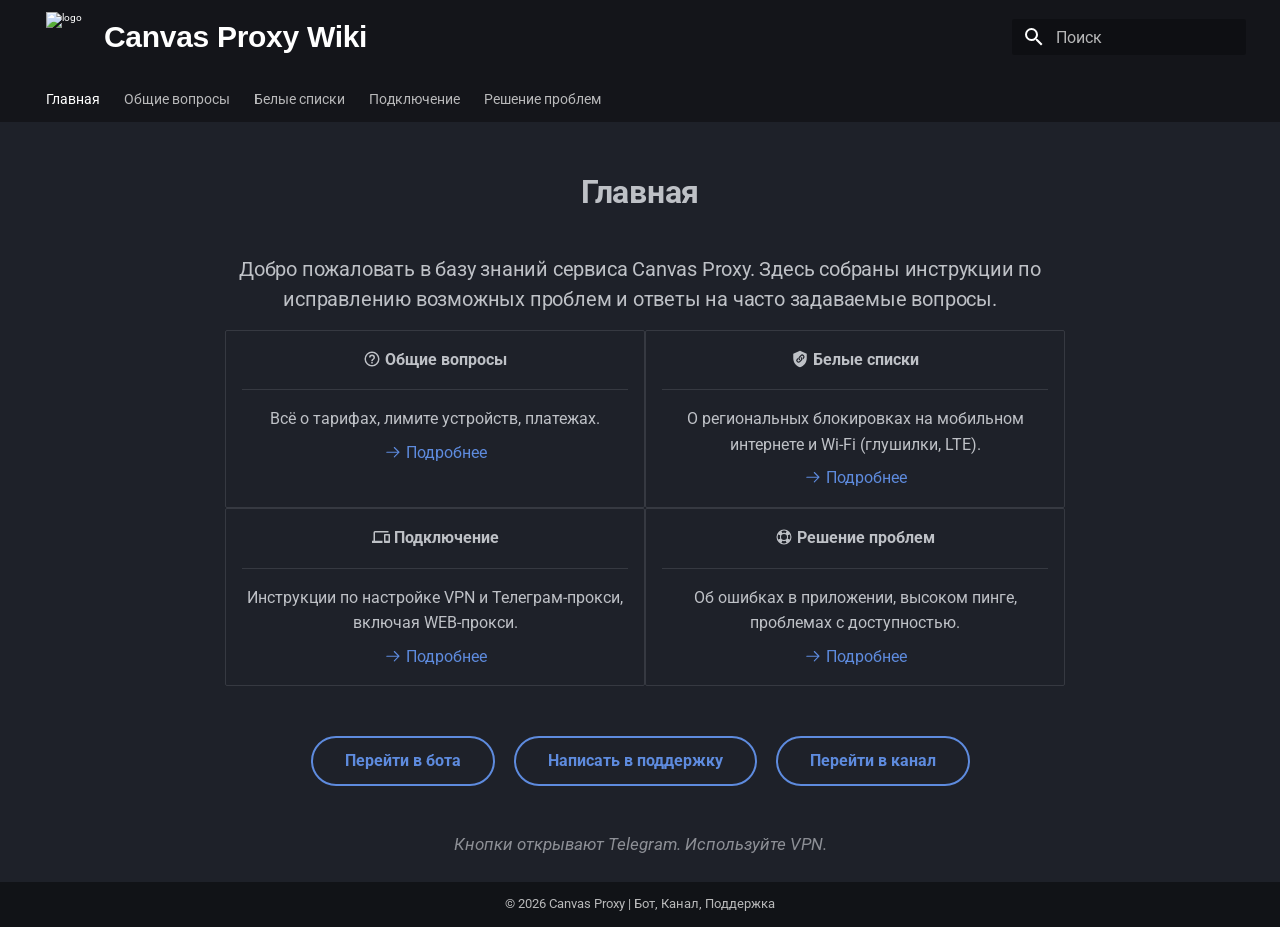
==== commit 62cdba49: "Deployed e4c92d4 with MkDocs version: 1.6.1" ====
--- a/index.html
+++ b/index.html
@@ -56,6 +56,9 @@
 
     
     
+  
+  <meta property="og:site_name" content="Canvas Proxy">
+
   <link href="assets/stylesheets/glightbox.min.css" rel="stylesheet"><script src="assets/javascripts/glightbox.min.js"></script><style id="glightbox-style">
             html.glightbox-open { overflow: initial; height: 100%; }
             .gslide-title { margin-top: 0px; user-select: text; }
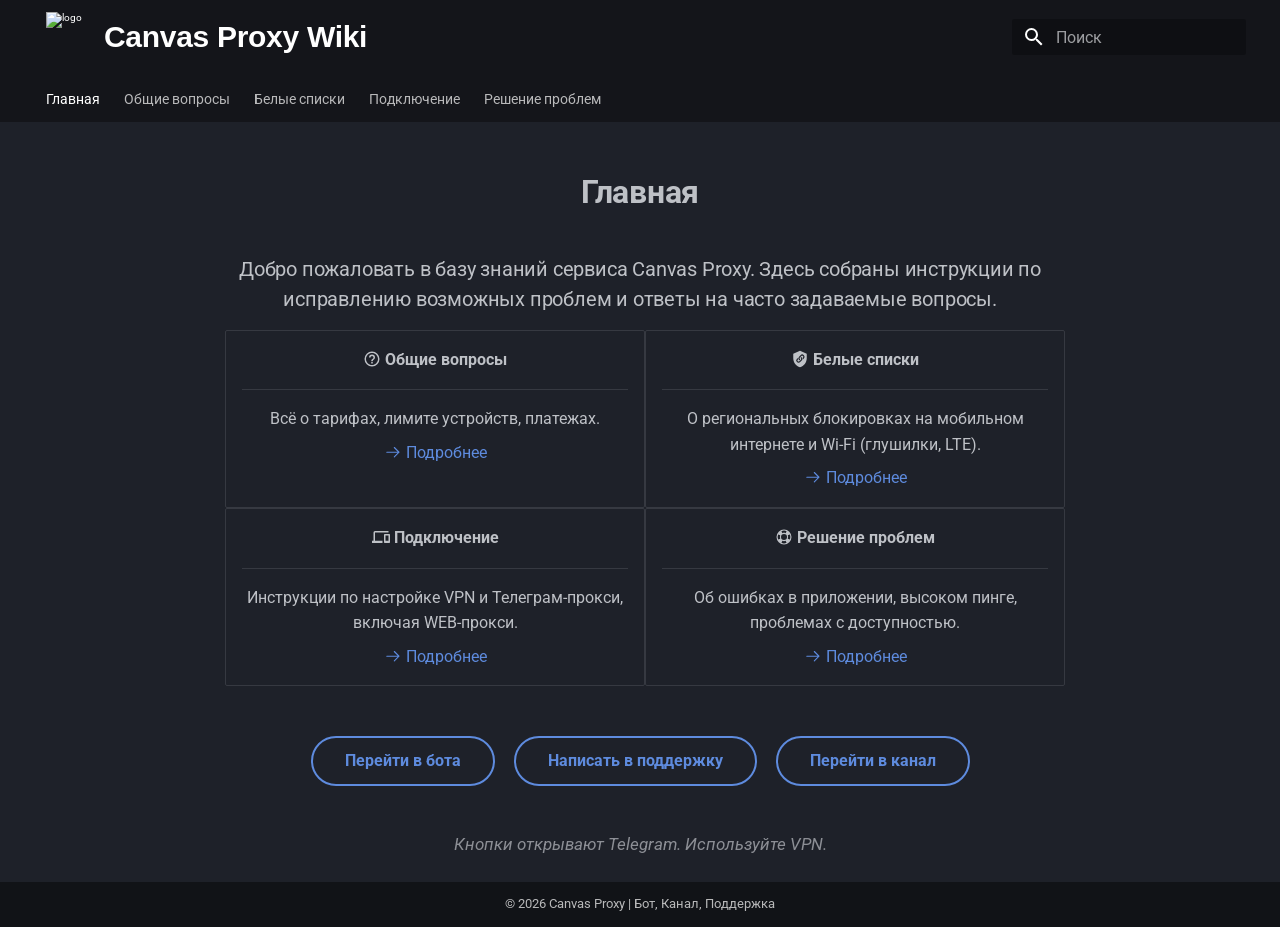
==== commit 9fb80b26: "Deployed 014086f with MkDocs version: 1.6.1" ====
--- a/index.html
+++ b/index.html
@@ -624,7 +624,7 @@
     
       
       
-      <script id="__config" type="application/json">{"annotate": null, "base": ".", "features": ["navigation.tabs", "navigation.sections", "search.suggest", "search.highlight", "toc.integrate", "navigation.instant", "navigation.instant.prefetch"], "search": "assets/javascripts/workers/search.2c215733.min.js", "tags": null, "translations": {"clipboard.copied": "\u0421\u043a\u043e\u043f\u0438\u0440\u043e\u0432\u0430\u043d\u043e \u0432 \u0431\u0443\u0444\u0435\u0440", "clipboard.copy": "\u041a\u043e\u043f\u0438\u0440\u043e\u0432\u0430\u0442\u044c \u0432 \u0431\u0443\u0444\u0435\u0440", "search.result.more.one": "\u0415\u0449\u0451 1 \u043d\u0430 \u044d\u0442\u043e\u0439 \u0441\u0442\u0440\u0430\u043d\u0438\u0446\u0435", "search.result.more.other": "\u0415\u0449\u0451 # \u043d\u0430 \u044d\u0442\u043e\u0439 \u0441\u0442\u0440\u0430\u043d\u0438\u0446\u0435", "search.result.none": "\u0421\u043e\u0432\u043f\u0430\u0434\u0435\u043d\u0438\u0439 \u043d\u0435 \u043d\u0430\u0439\u0434\u0435\u043d\u043e", "search.result.one": "\u041d\u0430\u0439\u0434\u0435\u043d\u043e 1 \u0441\u043e\u0432\u043f\u0430\u0434\u0435\u043d\u0438\u0435", "search.result.other": "\u041d\u0430\u0439\u0434\u0435\u043d\u043e \u0441\u043e\u0432\u043f\u0430\u0434\u0435\u043d\u0438\u0439: #", "search.result.placeholder": "\u041d\u0430\u0447\u043d\u0438\u0442\u0435 \u043f\u0435\u0447\u0430\u0442\u0430\u0442\u044c \u0434\u043b\u044f \u043f\u043e\u0438\u0441\u043a\u0430", "search.result.term.missing": "\u041e\u0442\u0441\u0443\u0442\u0441\u0442\u0432\u0443\u0435\u0442", "select.version": "\u0412\u044b\u0431\u0435\u0440\u0438\u0442\u0435 \u0432\u0435\u0440\u0441\u0438\u044e"}, "version": null}</script>
+      <script id="__config" type="application/json">{"annotate": null, "base": ".", "features": ["navigation.tabs", "navigation.sections", "search.suggest", "toc.integrate", "navigation.instant", "navigation.instant.prefetch"], "search": "assets/javascripts/workers/search.2c215733.min.js", "tags": null, "translations": {"clipboard.copied": "\u0421\u043a\u043e\u043f\u0438\u0440\u043e\u0432\u0430\u043d\u043e \u0432 \u0431\u0443\u0444\u0435\u0440", "clipboard.copy": "\u041a\u043e\u043f\u0438\u0440\u043e\u0432\u0430\u0442\u044c \u0432 \u0431\u0443\u0444\u0435\u0440", "search.result.more.one": "\u0415\u0449\u0451 1 \u043d\u0430 \u044d\u0442\u043e\u0439 \u0441\u0442\u0440\u0430\u043d\u0438\u0446\u0435", "search.result.more.other": "\u0415\u0449\u0451 # \u043d\u0430 \u044d\u0442\u043e\u0439 \u0441\u0442\u0440\u0430\u043d\u0438\u0446\u0435", "search.result.none": "\u0421\u043e\u0432\u043f\u0430\u0434\u0435\u043d\u0438\u0439 \u043d\u0435 \u043d\u0430\u0439\u0434\u0435\u043d\u043e", "search.result.one": "\u041d\u0430\u0439\u0434\u0435\u043d\u043e 1 \u0441\u043e\u0432\u043f\u0430\u0434\u0435\u043d\u0438\u0435", "search.result.other": "\u041d\u0430\u0439\u0434\u0435\u043d\u043e \u0441\u043e\u0432\u043f\u0430\u0434\u0435\u043d\u0438\u0439: #", "search.result.placeholder": "\u041d\u0430\u0447\u043d\u0438\u0442\u0435 \u043f\u0435\u0447\u0430\u0442\u0430\u0442\u044c \u0434\u043b\u044f \u043f\u043e\u0438\u0441\u043a\u0430", "search.result.term.missing": "\u041e\u0442\u0441\u0443\u0442\u0441\u0442\u0432\u0443\u0435\u0442", "select.version": "\u0412\u044b\u0431\u0435\u0440\u0438\u0442\u0435 \u0432\u0435\u0440\u0441\u0438\u044e"}, "version": null}</script>
     
     
       <script src="assets/javascripts/bundle.d7400e89.min.js"></script>
